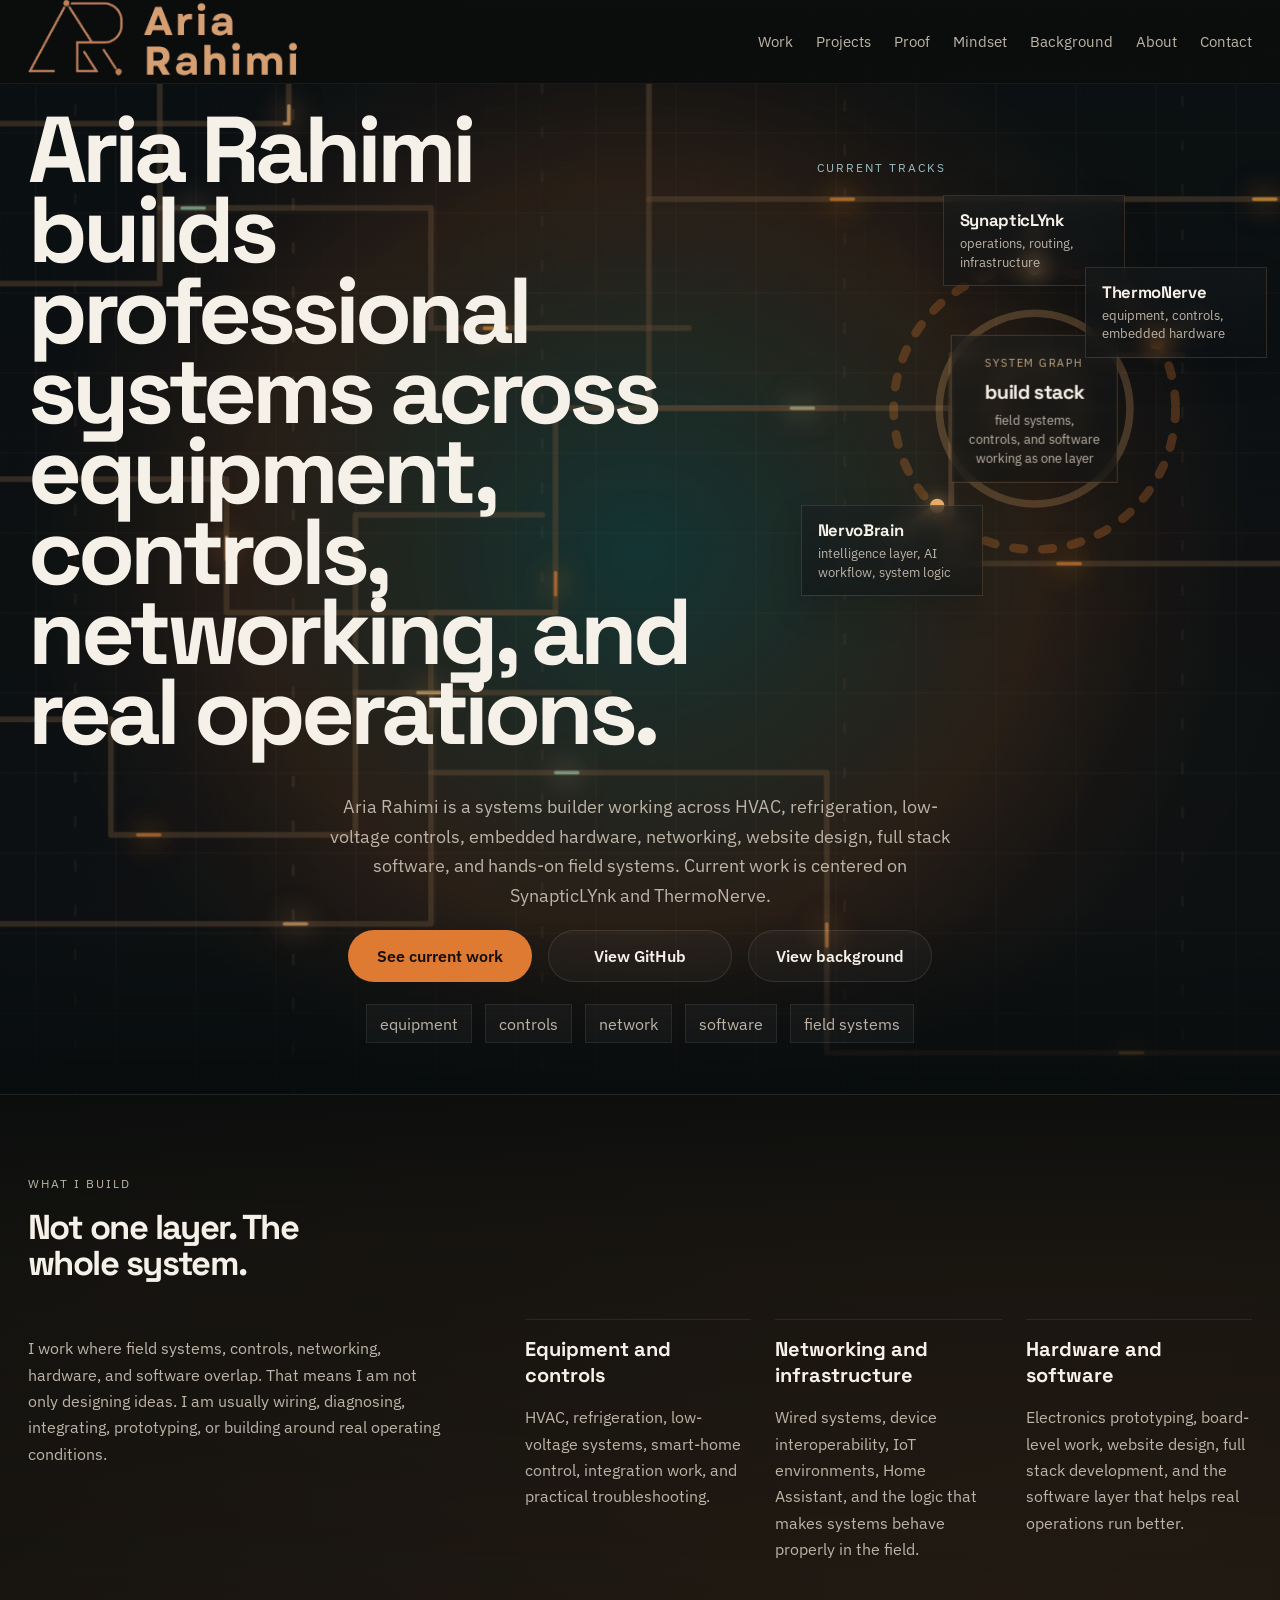
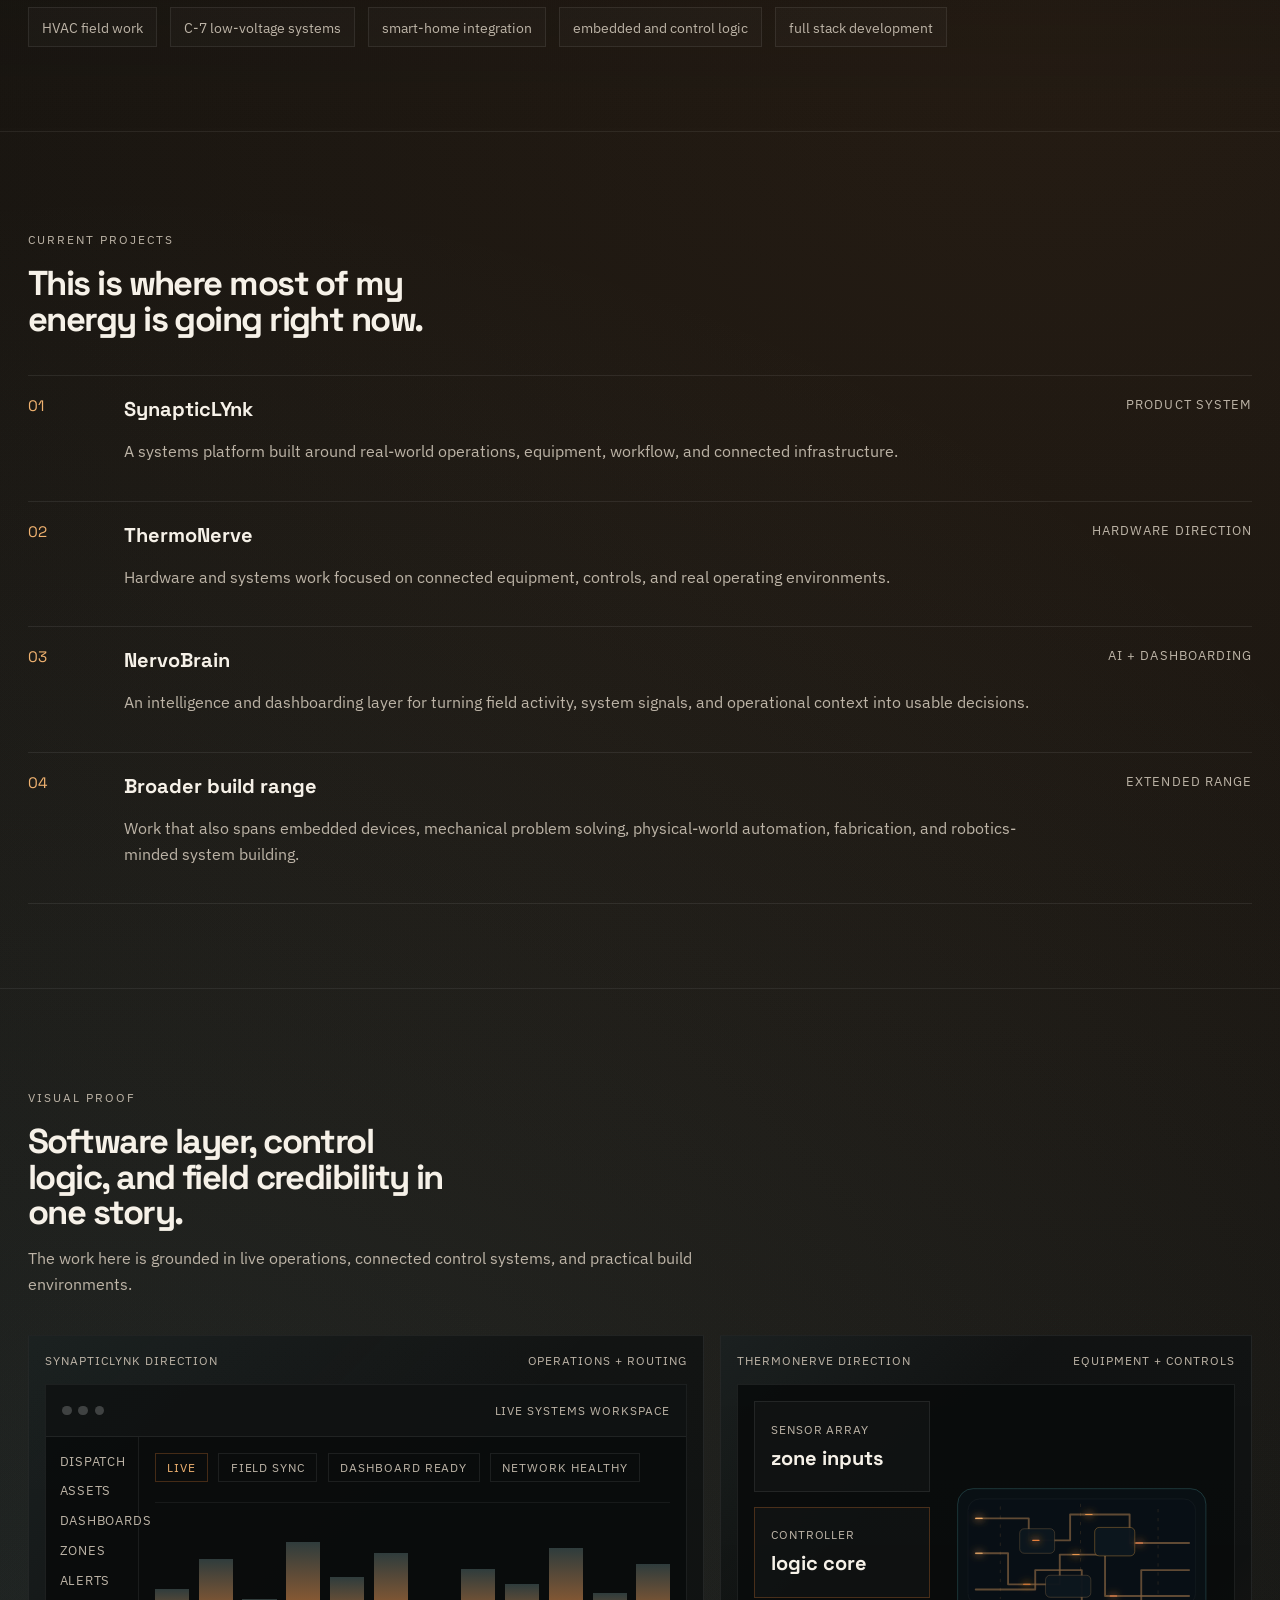
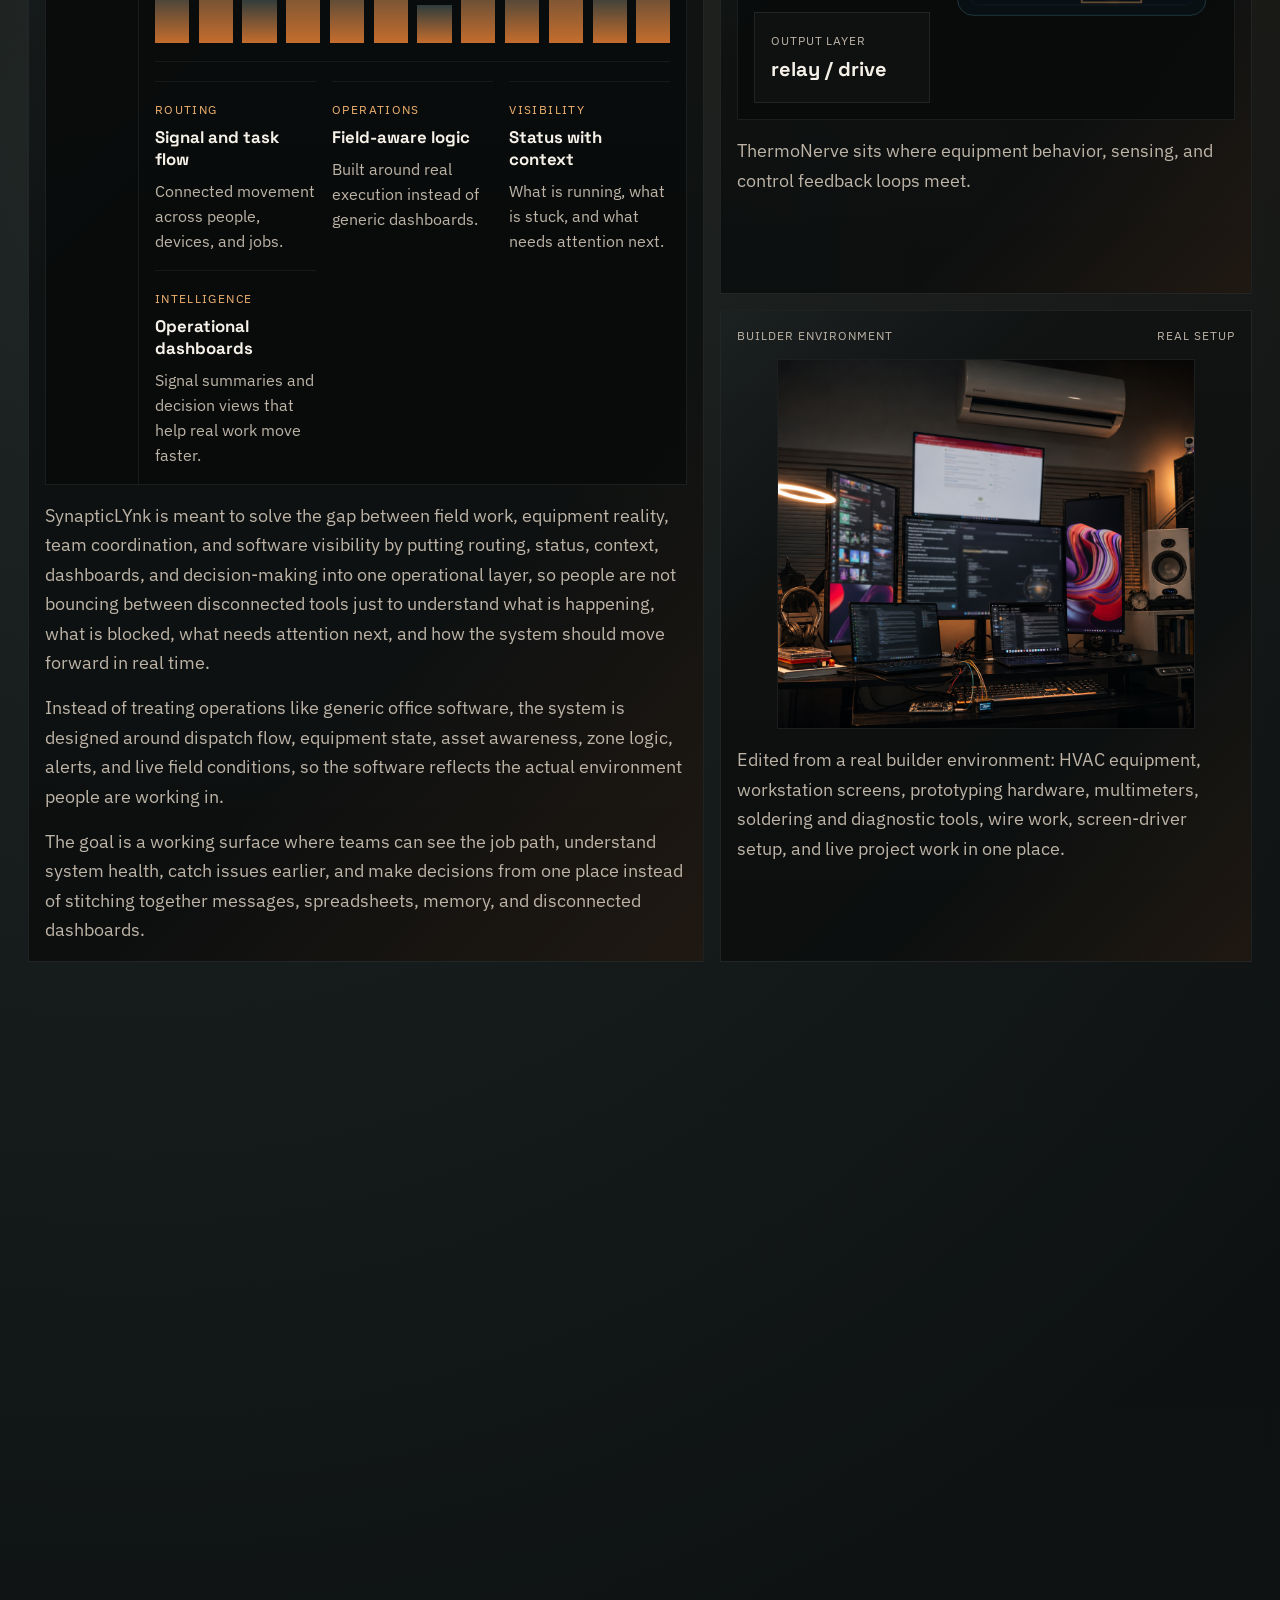
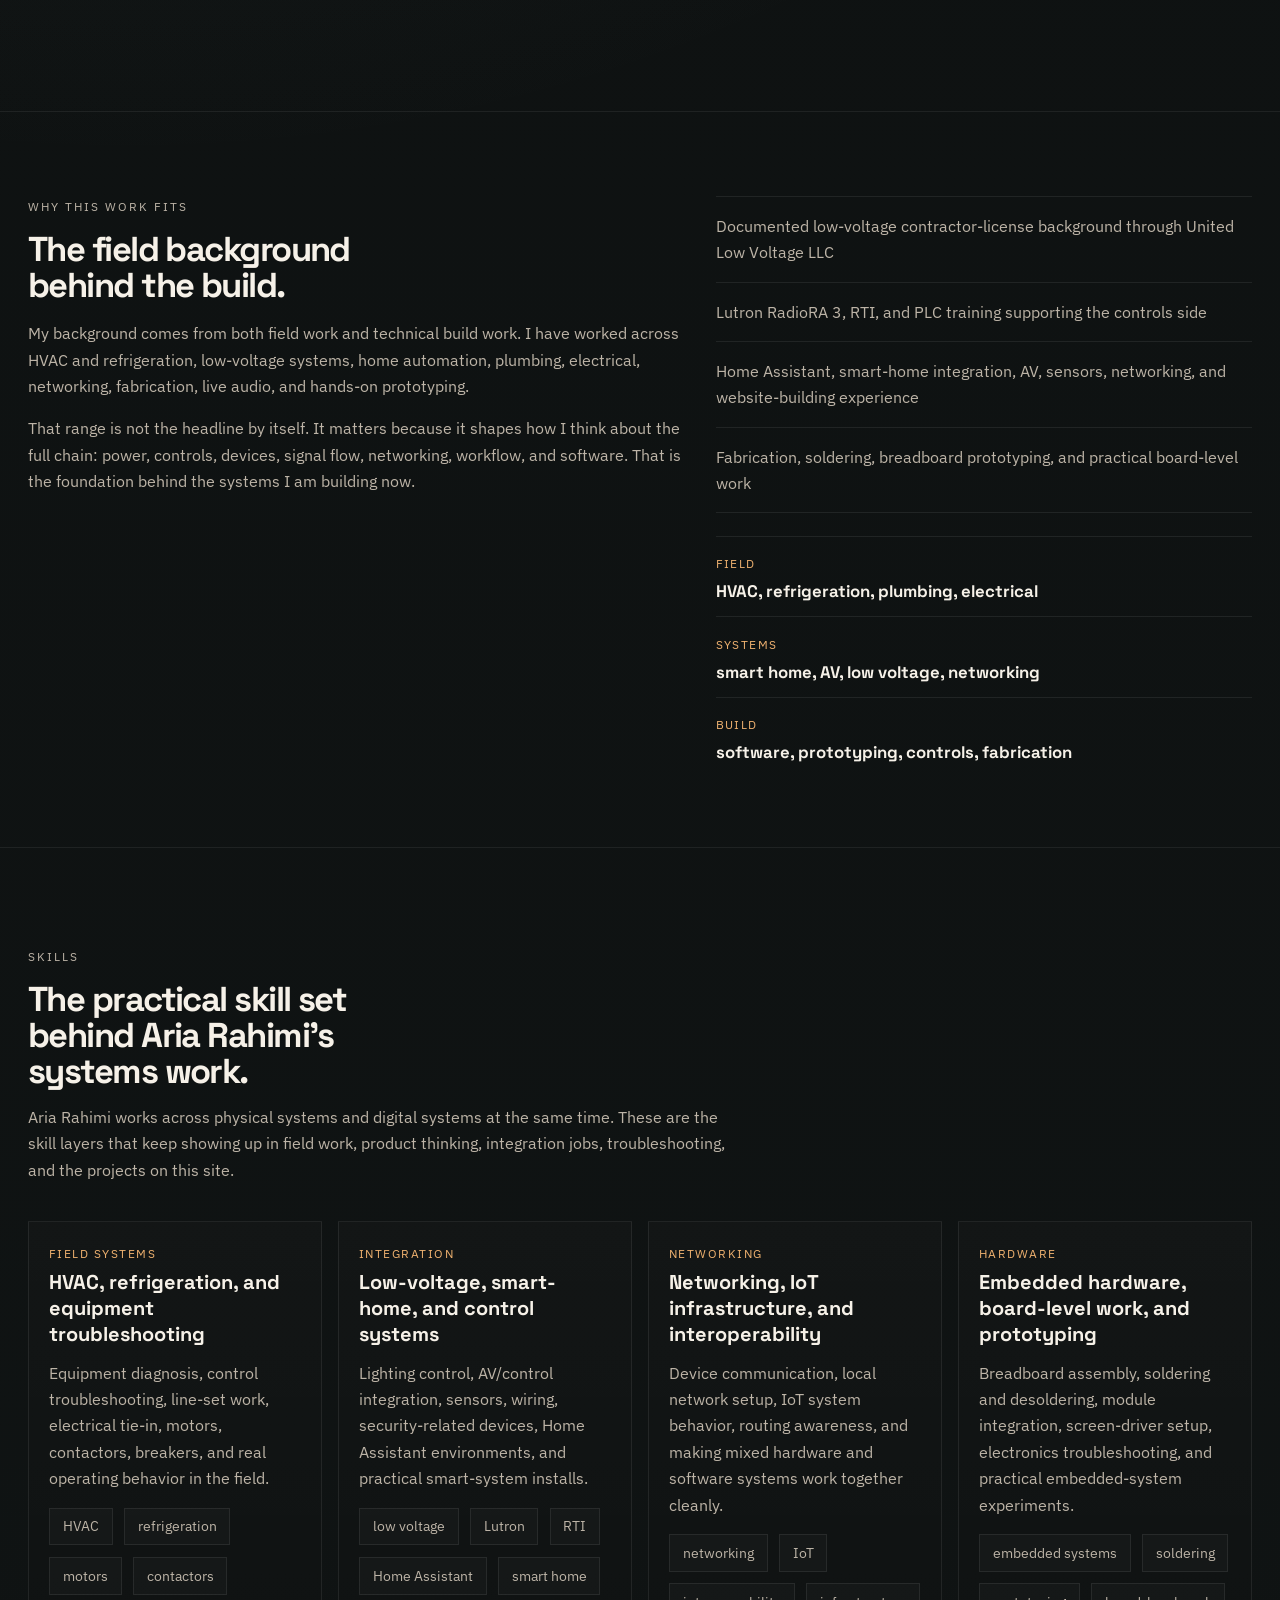
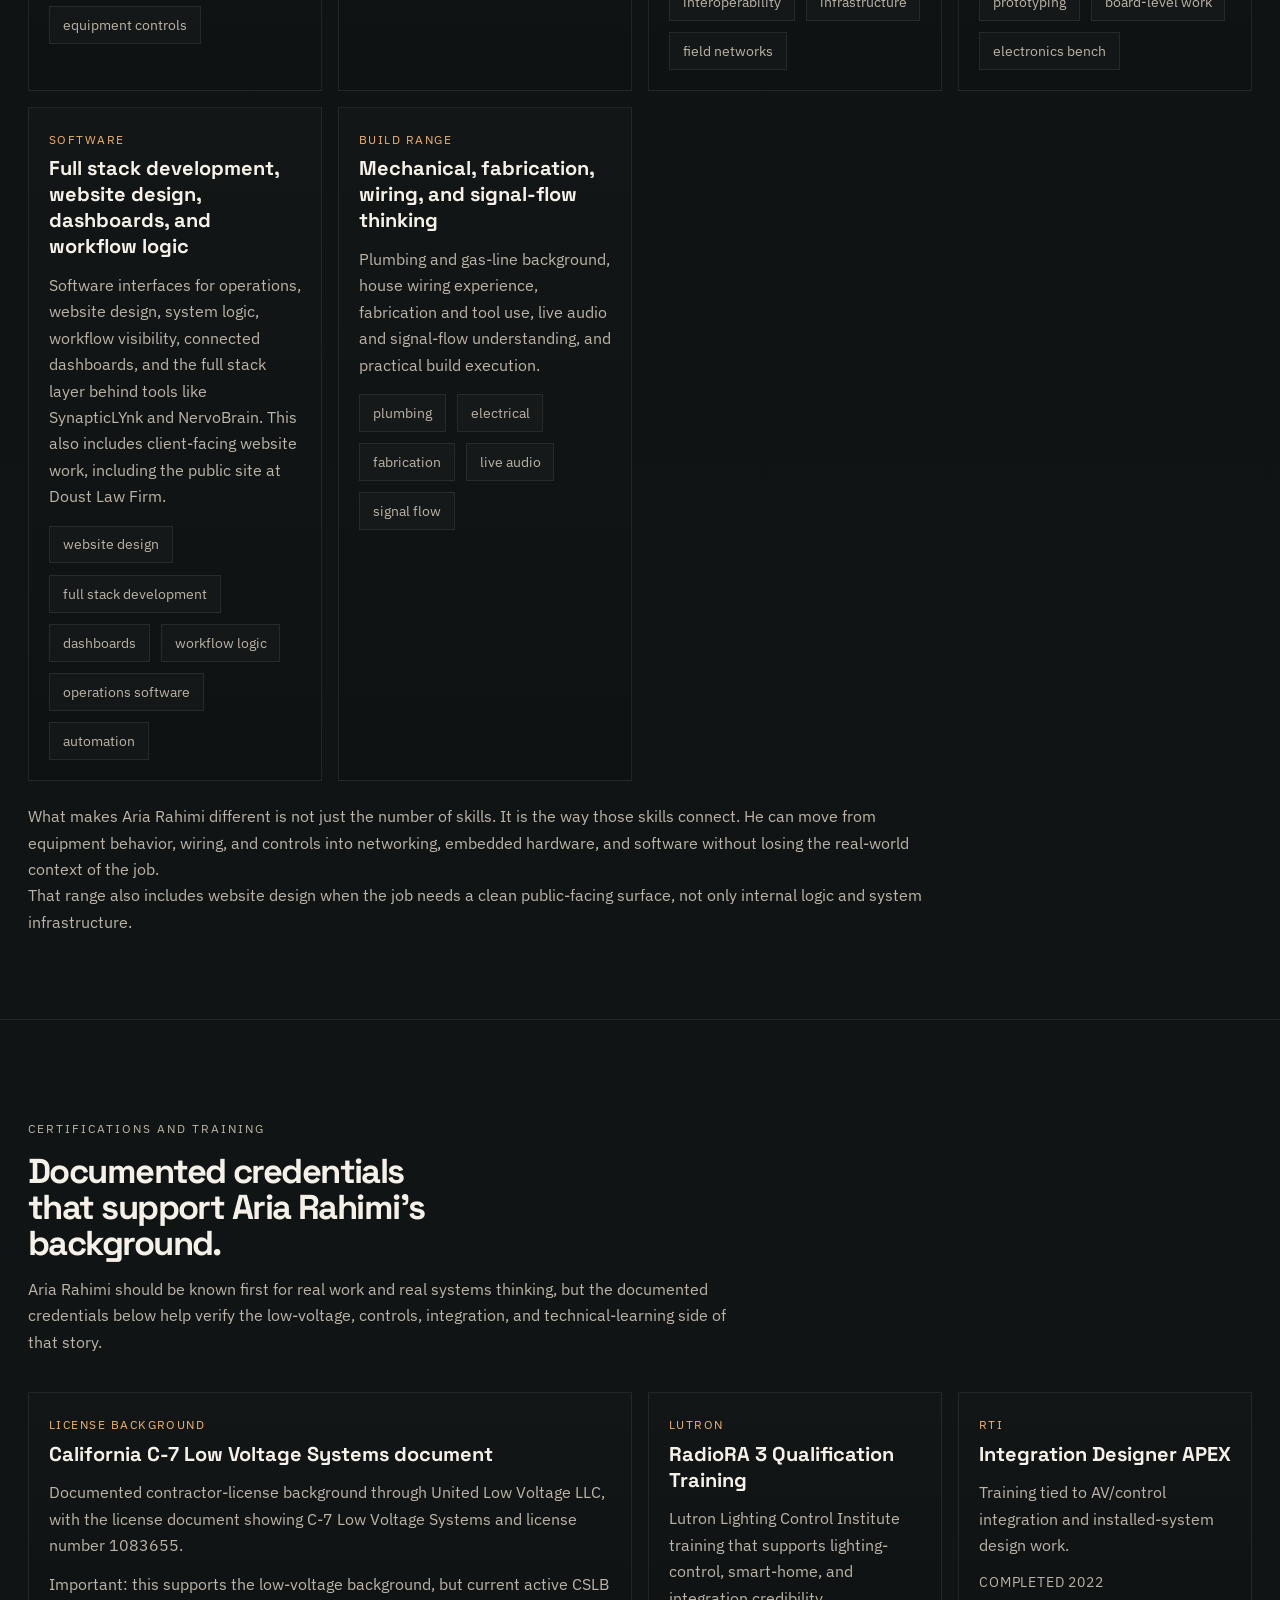
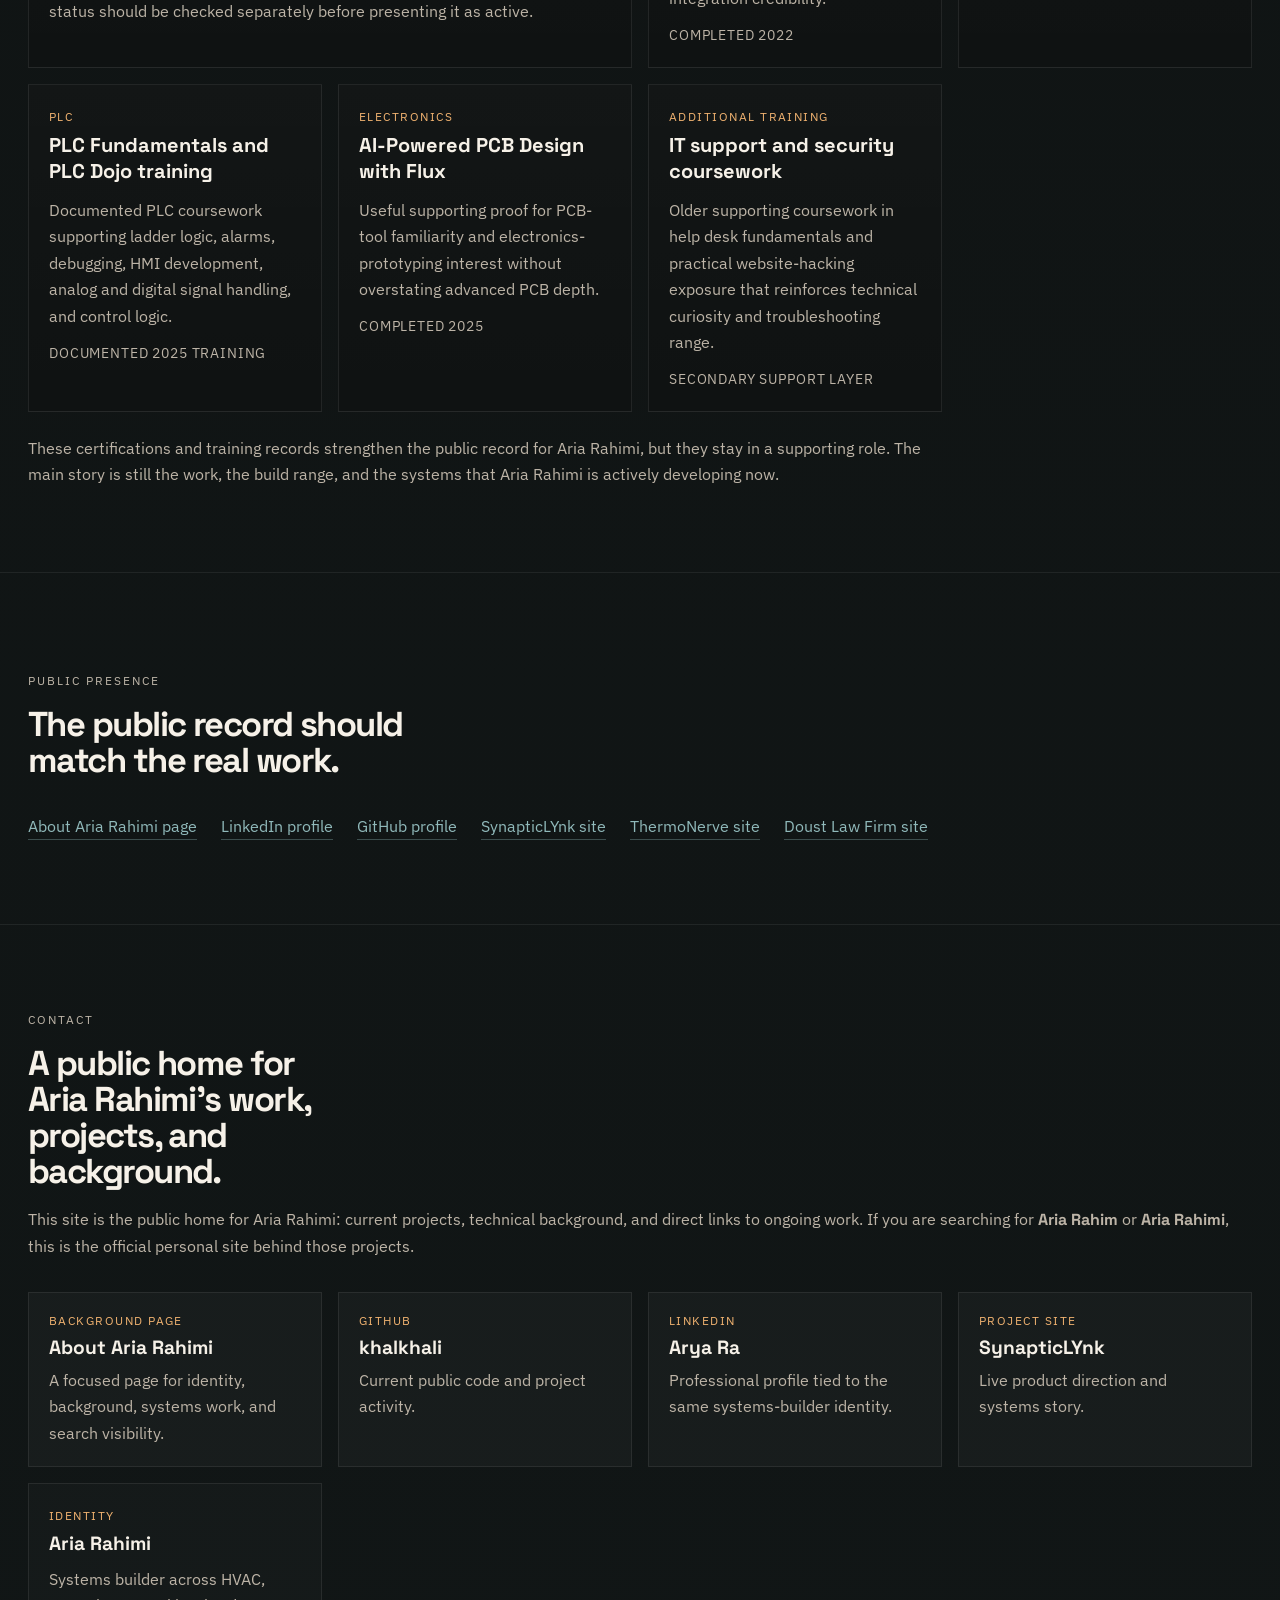
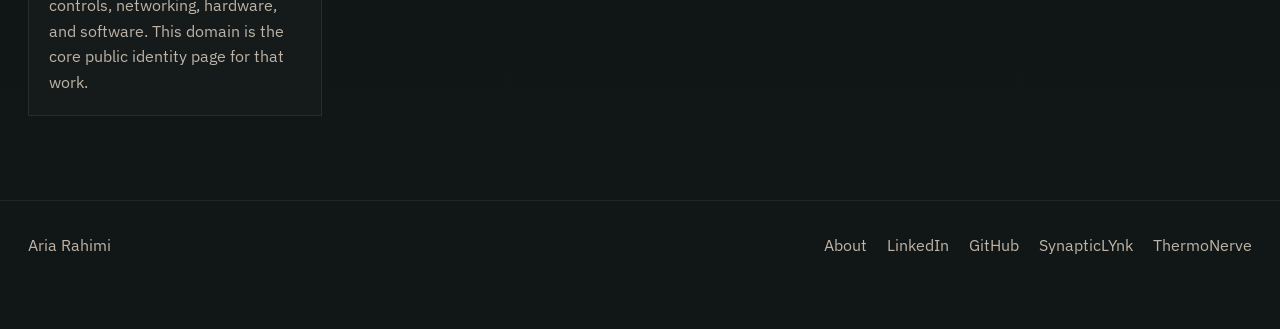
==== index.html @ 5dcb308b "Refine responsive hero layouts" ====
<!DOCTYPE html>
<html lang="en">
<head>
  <meta charset="UTF-8">
  <meta name="viewport" content="width=device-width, initial-scale=1.0">
  <title>Aria Rahimi | HVAC, Controls, Networking, Embedded Systems, Full Stack Development</title>
  <meta
    name="description"
    content="Aria Rahimi is a systems builder working across HVAC, refrigeration, low-voltage controls, embedded hardware, smart-home integration, networking, Home Assistant, website design, and full stack development."
  >
  <meta name="author" content="Aria Rahimi">
  <meta name="robots" content="index, follow">
  <meta name="theme-color" content="#101313">
  <meta name="google-site-verification" content="rgLT6cJV5y6i4L069ZMYOQ1Z0VrgQkDRm1UdxUIrUEo">
  <link rel="canonical" href="https://ariarahimi.com/">
  <meta property="og:title" content="Aria Rahimi | HVAC, Controls, Networking, Embedded Systems, Full Stack Development">
  <meta
    property="og:description"
    content="Aria Rahimi works across HVAC, refrigeration, low-voltage controls, embedded systems, smart-home integration, networking, website design, and full stack development."
  >
  <meta property="og:type" content="website">
  <meta property="og:url" content="https://ariarahimi.com/">
  <meta property="og:image" content="https://ariarahimi.com/og-image.svg">
  <meta property="og:image:alt" content="Aria Rahimi systems builder site preview">
  <meta name="twitter:card" content="summary_large_image">
  <meta name="twitter:title" content="Aria Rahimi | HVAC, Controls, Networking, Embedded Systems, Full Stack Development">
  <meta
    name="twitter:description"
    content="Aria Rahimi builds across HVAC, controls, networking, embedded hardware, smart-home systems, website design, and full stack software."
  >
  <meta name="twitter:image" content="https://ariarahimi.com/og-image.svg">
  <link rel="preconnect" href="https://fonts.googleapis.com">
  <link rel="preconnect" href="https://fonts.gstatic.com" crossorigin>
  <link
    href="https://fonts.googleapis.com/css2?family=IBM+Plex+Sans:wght@400;500;600&family=Space+Grotesk:wght@500;700&display=swap"
    rel="stylesheet"
  >
  <link rel="icon" type="image/svg+xml" href="favicon.svg">
  <link rel="stylesheet" href="styles.css">
  <script type="application/ld+json">
    {
      "@context": "https://schema.org",
      "@graph": [
        {
          "@type": "Person",
          "@id": "https://ariarahimi.com/#person",
          "name": "Aria Rahimi",
          "alternateName": ["Aria Rahim", "Arya Ra"],
          "url": "https://ariarahimi.com/",
          "jobTitle": "Systems Builder",
          "description": "Aria Rahimi is a systems builder working across HVAC, refrigeration, low-voltage controls, embedded hardware, networking, smart-home systems, Home Assistant, website design, and full stack development.",
          "sameAs": [
            "https://github.com/khalkhali",
            "https://www.linkedin.com/in/arya-ra-96177697/",
            "https://synapticlynk.com/",
            "https://thermonerv.com/"
          ],
          "knowsAbout": [
            "HVAC",
            "Refrigeration",
            "Low-voltage systems",
            "Smart-home integration",
            "Embedded systems",
            "Networking",
            "Home Assistant",
            "Website design",
            "Web development",
            "UI design",
            "Full stack development",
            "Controls",
            "Electronics prototyping",
            "IoT systems",
            "AV systems",
            "PLC fundamentals",
            "Electrical troubleshooting",
            "Plumbing",
            "HVAC controls",
            "Fabrication"
          ],
          "hasCredential": [
            {
              "@type": "EducationalOccupationalCredential",
              "name": "Documented C-7 Low Voltage Systems contractor-license background through United Low Voltage LLC",
              "description": "California C-7 low-voltage systems license document showing United Low Voltage LLC and license number 1083655. Current active status should be verified separately."
            },
            {
              "@type": "EducationalOccupationalCredential",
              "name": "Lutron LP 831 RadioRA 3 Qualification Training",
              "credentialCategory": "certificate"
            },
            {
              "@type": "EducationalOccupationalCredential",
              "name": "RTI Integration Designer APEX training curriculum",
              "credentialCategory": "certificate"
            },
            {
              "@type": "EducationalOccupationalCredential",
              "name": "PLC Fundamentals training",
              "credentialCategory": "certificate"
            },
            {
              "@type": "EducationalOccupationalCredential",
              "name": "AI-Powered PCB Design with Flux",
              "credentialCategory": "course certificate"
            }
          ]
        },
        {
          "@type": "WebSite",
          "@id": "https://ariarahimi.com/#website",
          "url": "https://ariarahimi.com/",
          "name": "Aria Rahimi",
          "description": "Personal website for Aria Rahimi, a systems builder across field systems, controls, networking, hardware, and software.",
          "publisher": {
            "@id": "https://ariarahimi.com/#person"
          }
        }
      ]
    }
  </script>
</head>
<body>
  <header class="site-header">
    <div class="header-inner">
      <a class="brand" href="#top" aria-label="Aria Rahimi home">
        <img class="brand-mark" src="assets/aria-rahimi-logo-header.png" alt="Aria Rahimi">
        <span class="sr-only">Aria Rahimi</span>
      </a>
      <button
        class="nav-toggle"
        type="button"
        aria-expanded="false"
        aria-controls="primary-nav"
        aria-label="Open navigation menu"
        onclick="const header=this.closest('.site-header'); const open=header.classList.toggle('nav-open'); this.setAttribute('aria-expanded', String(open)); this.setAttribute('aria-label', open ? 'Close navigation menu' : 'Open navigation menu');"
      >
        <span class="nav-toggle-icon" aria-hidden="true">
          <span></span>
          <span></span>
          <span></span>
        </span>
      </button>
      <nav
        class="site-nav"
        id="primary-nav"
        aria-label="Primary"
        onclick="if (window.innerWidth <= 720 && event.target.closest('a')) { const header=this.closest('.site-header'); const toggle=header.querySelector('.nav-toggle'); header.classList.remove('nav-open'); if (toggle) { toggle.setAttribute('aria-expanded', 'false'); toggle.setAttribute('aria-label', 'Open navigation menu'); } }"
      >
        <a href="#work">Work</a>
        <a href="#projects">Projects</a>
        <a href="#proof">Proof</a>
        <a href="#mindset">Mindset</a>
        <a href="#background">Background</a>
        <a href="about-aria-rahimi.html">About</a>
        <a href="#contact">Contact</a>
      </nav>
    </div>
  </header>

  <main id="top">
    <section class="hero reveal">
      <div class="hero-canvas" aria-hidden="true">
        <div class="hero-canvas-glow"></div>
        <svg viewBox="0 0 760 760" class="hero-graphic" role="presentation">
            <defs>
              <linearGradient id="pcb-trace-gradient" x1="0%" y1="0%" x2="100%" y2="100%">
                <stop offset="0%" stop-color="#4ef2ff"/>
                <stop offset="42%" stop-color="#f0b270"/>
                <stop offset="72%" stop-color="#df7d31"/>
                <stop offset="100%" stop-color="#ffb347"/>
              </linearGradient>
              <radialGradient id="pcb-board-glow" cx="50%" cy="48%" r="54%">
                <stop offset="0%" stop-color="rgba(54, 255, 240, 0.22)"/>
                <stop offset="58%" stop-color="rgba(223, 125, 49, 0.18)"/>
                <stop offset="100%" stop-color="rgba(10, 16, 22, 0)"/>
              </radialGradient>
              <filter id="pcb-neon-soft" x="-20%" y="-20%" width="140%" height="140%">
                <feGaussianBlur stdDeviation="6" result="softGlow"/>
                <feMerge>
                  <feMergeNode in="softGlow"/>
                  <feMergeNode in="SourceGraphic"/>
                </feMerge>
              </filter>
              <pattern id="pcb-grid" x="0" y="0" width="36" height="36" patternUnits="userSpaceOnUse">
                <path d="M36 0H0V36" class="pcb-grid-line"/>
              </pattern>
            </defs>
            <rect x="36" y="54" width="688" height="652" rx="56" class="pcb-board"/>
            <rect x="70" y="88" width="620" height="584" rx="42" class="pcb-board-inner"/>
            <rect x="70" y="88" width="620" height="584" rx="42" fill="url(#pcb-grid)" opacity="0.74"/>
            <rect x="92" y="110" width="576" height="540" rx="34" fill="url(#pcb-board-glow)" class="pcb-board-bloom"/>

            <g class="pcb-routing-base">
              <path d="M30 176H222V126H384V210H732" class="pcb-trace"/>
              <path d="M18 248H164V214H286V268H402" class="pcb-trace trace-delay-3"/>
              <path d="M30 336H194V396H342V304H520V374H732" class="pcb-trace trace-delay-1"/>
              <path d="M16 444H142V496H252V432H366" class="pcb-trace trace-delay-4"/>
              <path d="M30 536H286V468H464V594H732" class="pcb-trace trace-delay-2"/>
              <path d="M126 108V628" class="pcb-bus faint"/>
              <path d="M224 90V652" class="pcb-bus"/>
              <path d="M336 118V616" class="pcb-bus faint"/>
              <path d="M472 86V660" class="pcb-bus faint"/>
              <path d="M624 124V654" class="pcb-bus faint"/>
              <path d="M164 214V152H248" class="pcb-branch trace-delay-4"/>
              <path d="M384 210V304H468" class="pcb-branch trace-delay-1"/>
              <path d="M252 432V352H336" class="pcb-branch trace-delay-3"/>
              <path d="M286 468V396H342" class="pcb-branch trace-delay-2"/>
              <path d="M520 374V280H624" class="pcb-branch trace-delay-3"/>
            </g>

            <g class="pcb-routing-live" filter="url(#pcb-neon-soft)">
              <path d="M30 176H222V126H384V210H732" class="pcb-trace-live"/>
              <path d="M18 248H164V214H286V268H402" class="pcb-trace-live trace-delay-3"/>
              <path d="M30 336H194V396H342V304H520V374H732" class="pcb-trace-live trace-delay-1"/>
              <path d="M16 444H142V496H252V432H366" class="pcb-trace-live trace-delay-4"/>
              <path d="M30 536H286V468H464V594H732" class="pcb-trace-live trace-delay-2"/>
              <path d="M126 108V628" class="pcb-trace-live trace-delay-1"/>
              <path d="M472 86V660" class="pcb-trace-live trace-delay-4"/>
            </g>
        </svg>
      </div>
      <div class="hero-inner">
        <div class="hero-copy">
          <div class="hero-copy-primary">
            <h1>Aria Rahimi builds professional systems across equipment, controls, networking, and real operations.</h1>
          </div>

          <aside class="hero-tech-stack" aria-label="Current technology tracks">
            <span class="hero-tech-kicker">Current tracks</span>
            <div class="hero-tech-orbit">
              <svg viewBox="0 0 420 420" class="hero-tech-rings" role="presentation" aria-hidden="true">
                <circle cx="210" cy="210" r="136" class="hero-tech-ring hero-tech-ring-outer"/>
                <circle cx="210" cy="210" r="92" class="hero-tech-ring hero-tech-ring-mid"/>
                <circle cx="210" cy="210" r="42" class="hero-tech-ring hero-tech-ring-core"/>
                <path d="M210 74V24" class="hero-tech-axis"/>
                <path d="M328 146L370 122" class="hero-tech-axis"/>
                <path d="M116 304L74 334" class="hero-tech-axis"/>
                <circle cx="210" cy="74" r="7" class="hero-tech-node-dot"/>
                <circle cx="328" cy="146" r="7" class="hero-tech-node-dot hero-tech-node-dot-warm"/>
                <circle cx="116" cy="304" r="7" class="hero-tech-node-dot"/>
              </svg>

              <div class="hero-tech-core">
                <span>system graph</span>
                <strong>build stack</strong>
                <p>field systems, controls, and software working as one layer</p>
              </div>

              <div class="hero-tech-track hero-tech-track-outer hero-tech-track-slow">
                <div class="hero-tech-node hero-tech-node-top">
                  <strong>SynapticLYnk</strong>
                  <span>operations, routing, infrastructure</span>
                </div>
              </div>

              <div class="hero-tech-track hero-tech-track-mid hero-tech-track-reverse">
                <div class="hero-tech-node hero-tech-node-right">
                  <strong>ThermoNerve</strong>
                  <span>equipment, controls, embedded hardware</span>
                </div>
              </div>

              <div class="hero-tech-track hero-tech-track-diagonal hero-tech-track-fast">
                <div class="hero-tech-node hero-tech-node-left">
                  <strong>NervoBrain</strong>
                  <span>intelligence layer, AI workflow, system logic</span>
                </div>
              </div>
            </div>
          </aside>

          <div class="hero-copy-secondary">
            <p class="hero-text hero-text-secondary">
              Aria Rahimi is a systems builder working across HVAC, refrigeration, low-voltage controls, embedded hardware,
              networking, website design, full stack software, and hands-on field systems. Current work is centered on SynapticLYnk and ThermoNerve.
            </p>
            <div class="hero-actions">
              <a class="button button-primary" href="#projects">See current work</a>
              <a class="button button-secondary" href="https://github.com/khalkhali" target="_blank" rel="noreferrer">View GitHub</a>
              <a class="button button-secondary" href="#background">View background</a>
            </div>
            <div class="hero-signals" aria-label="Builder domains">
              <span>equipment</span>
              <span>controls</span>
              <span>network</span>
              <span>software</span>
              <span>field systems</span>
            </div>
          </div>
        </div>
      </div>
    </section>

    <section id="work" class="section reveal">
      <div class="section-inner">
        <div class="section-heading">
          <p class="eyebrow">What I build</p>
          <h2>Not one layer. The whole system.</h2>
        </div>
        <div class="work-layout">
          <div class="work-intro">
            <p>
              I work where field systems, controls, networking, hardware, and software overlap.
              That means I am not only designing ideas. I am usually wiring, diagnosing, integrating,
              prototyping, or building around real operating conditions.
            </p>
          </div>
          <div class="work-grid">
            <div>
              <h3>Equipment and controls</h3>
              <p>HVAC, refrigeration, low-voltage systems, smart-home control, integration work, and practical troubleshooting.</p>
            </div>
            <div>
              <h3>Networking and infrastructure</h3>
              <p>Wired systems, device interoperability, IoT environments, Home Assistant, and the logic that makes systems behave properly in the field.</p>
            </div>
            <div>
              <h3>Hardware and software</h3>
              <p>Electronics prototyping, board-level work, website design, full stack development, and the software layer that helps real operations run better.</p>
            </div>
          </div>
        </div>
        <div class="reality-strip" aria-label="Current operating scope">
          <span>HVAC field work</span>
          <span>C-7 low-voltage systems</span>
          <span>smart-home integration</span>
          <span>embedded and control logic</span>
          <span>full stack development</span>
        </div>
      </div>
    </section>

    <section id="projects" class="section reveal">
      <div class="section-inner">
        <div class="section-heading">
          <p class="eyebrow">Current projects</p>
          <h2>This is where most of my energy is going right now.</h2>
        </div>
        <div class="projects-list">
          <article class="project-row">
            <div class="project-kicker">01</div>
            <div class="project-body">
              <h3>SynapticLYnk</h3>
              <p>A systems platform built around real-world operations, equipment, workflow, and connected infrastructure.</p>
            </div>
            <div class="project-note">Product system</div>
          </article>
          <article class="project-row">
            <div class="project-kicker">02</div>
            <div class="project-body">
              <h3>ThermoNerve</h3>
              <p>Hardware and systems work focused on connected equipment, controls, and real operating environments.</p>
            </div>
            <div class="project-note">Hardware direction</div>
          </article>
          <article class="project-row">
            <div class="project-kicker">03</div>
            <div class="project-body">
              <h3>NervoBrain</h3>
              <p>An intelligence and dashboarding layer for turning field activity, system signals, and operational context into usable decisions.</p>
            </div>
            <div class="project-note">AI + dashboarding</div>
          </article>
          <article class="project-row">
            <div class="project-kicker">04</div>
            <div class="project-body">
              <h3>Broader build range</h3>
              <p>Work that also spans embedded devices, mechanical problem solving, physical-world automation, fabrication, and robotics-minded system building.</p>
            </div>
            <div class="project-note">Extended range</div>
          </article>
        </div>
      </div>
    </section>

    <section id="proof" class="section reveal proof-section">
      <div class="section-inner">
        <div class="section-heading proof-heading">
          <p class="eyebrow">Visual proof</p>
          <h2>Software layer, control logic, and field credibility in one story.</h2>
          <p>
            The work here is grounded in live operations, connected control systems, and practical build environments.
          </p>
        </div>

        <div class="proof-stage">
          <article class="proof-panel proof-panel-software">
            <div class="proof-meta">
              <span>SynapticLYnk direction</span>
              <span>operations + routing</span>
            </div>
            <div class="surface-frame" aria-hidden="true">
              <div class="surface-topbar">
                <div class="surface-dots">
                  <span></span>
                  <span></span>
                  <span></span>
                </div>
                <span class="surface-title">live systems workspace</span>
              </div>
              <div class="surface-layout">
                <div class="surface-rail">
                  <span>dispatch</span>
                  <span>assets</span>
                  <span>dashboards</span>
                  <span>zones</span>
                  <span>alerts</span>
                </div>
                <div class="surface-main">
                  <div class="surface-status">
                    <span class="status-pill status-pill-live">live</span>
                    <span class="status-pill">field sync</span>
                    <span class="status-pill">dashboard ready</span>
                    <span class="status-pill">network healthy</span>
                  </div>
                  <div class="surface-wave" role="presentation">
                    <span style="--bar: 44%"></span>
                    <span style="--bar: 68%"></span>
                    <span style="--bar: 36%"></span>
                    <span style="--bar: 82%"></span>
                    <span style="--bar: 54%"></span>
                    <span style="--bar: 73%"></span>
                    <span style="--bar: 31%"></span>
                    <span style="--bar: 60%"></span>
                    <span style="--bar: 48%"></span>
                    <span style="--bar: 77%"></span>
                    <span style="--bar: 41%"></span>
                    <span style="--bar: 64%"></span>
                  </div>
                  <div class="surface-columns">
                    <div>
                      <span class="surface-label">routing</span>
                      <strong>Signal and task flow</strong>
                      <p>Connected movement across people, devices, and jobs.</p>
                    </div>
                    <div>
                      <span class="surface-label">operations</span>
                      <strong>Field-aware logic</strong>
                      <p>Built around real execution instead of generic dashboards.</p>
                    </div>
                    <div>
                      <span class="surface-label">visibility</span>
                      <strong>Status with context</strong>
                      <p>What is running, what is stuck, and what needs attention next.</p>
                    </div>
                    <div>
                      <span class="surface-label">intelligence</span>
                      <strong>Operational dashboards</strong>
                      <p>Signal summaries and decision views that help real work move faster.</p>
                    </div>
                  </div>
                </div>
              </div>
            </div>
            <div class="proof-caption">
              <p>SynapticLYnk is meant to solve the gap between field work, equipment reality, team coordination, and software visibility by putting routing, status, context, dashboards, and decision-making into one operational layer, so people are not bouncing between disconnected tools just to understand what is happening, what is blocked, what needs attention next, and how the system should move forward in real time.</p>
              <p>Instead of treating operations like generic office software, the system is designed around dispatch flow, equipment state, asset awareness, zone logic, alerts, and live field conditions, so the software reflects the actual environment people are working in.</p>
              <p>The goal is a working surface where teams can see the job path, understand system health, catch issues earlier, and make decisions from one place instead of stitching together messages, spreadsheets, memory, and disconnected dashboards.</p>
            </div>
          </article>

          <article class="proof-panel proof-panel-hardware">
            <div class="proof-meta">
              <span>ThermoNerve direction</span>
              <span>equipment + controls</span>
            </div>
            <div class="hardware-frame" aria-hidden="true">
              <div class="hardware-stack">
                <div class="rack-module">
                  <span>sensor array</span>
                  <strong>zone inputs</strong>
                </div>
                <div class="rack-module rack-module-accent">
                  <span>controller</span>
                  <strong>logic core</strong>
                </div>
                <div class="rack-module">
                  <span>output layer</span>
                  <strong>relay / drive</strong>
                </div>
              </div>
              <svg viewBox="0 0 420 240" class="control-map" role="presentation">
                <defs>
                  <linearGradient id="control-pcb-gradient" x1="0%" y1="0%" x2="100%" y2="100%">
                    <stop offset="0%" stop-color="#f0b270"/>
                    <stop offset="46%" stop-color="#df7d31"/>
                    <stop offset="100%" stop-color="#ff8a5a"/>
                  </linearGradient>
                </defs>
                <rect x="18" y="22" width="384" height="196" rx="24" class="control-board"/>
                <rect x="34" y="38" width="352" height="164" rx="18" class="control-board-inner"/>
                <path d="M46 68H128V102H192V62H284V106H376" class="control-trace"/>
                <path d="M46 122H96V170H176V124H246V188H376" class="control-trace control-trace-delay"/>
                <path d="M46 178H138V148H210V198H302V148H376" class="control-trace control-trace-delay-2"/>
                <path d="M84 50V192" class="control-grid-line"/>
                <path d="M208 46V194" class="control-grid-line"/>
                <path d="M328 54V194" class="control-grid-line"/>
                <rect x="114" y="84" width="54" height="38" rx="7" class="control-chip"/>
                <rect x="230" y="82" width="62" height="44" rx="7" class="control-chip control-chip-core"/>
                <rect x="154" y="156" width="70" height="34" rx="7" class="control-chip"/>
                <g class="control-live" filter="url(#pcb-neon-soft)">
                  <path d="M46 68H128V102H192V62H284V106H376" class="control-trace-live"/>
                  <path d="M46 122H96V170H176V124H246V188H376" class="control-trace-live control-trace-delay"/>
                </g>
              </svg>
            </div>
            <p class="proof-caption">ThermoNerve sits where equipment behavior, sensing, and control feedback loops meet.</p>
          </article>

          <article class="proof-panel proof-panel-bench">
            <div class="proof-meta">
              <span>Builder environment</span>
              <span>real setup</span>
            </div>
            <figure class="bench-photo">
              <img
                src="assets/builder-environment-ai.png"
                alt="Aria Rahimi builder environment with HVAC equipment, multi-screen workstation, hardware prototyping, and electronics bench tools."
                loading="lazy"
              >
            </figure>
            <p class="proof-caption">Edited from a real builder environment: HVAC equipment, workstation screens, prototyping hardware, multimeters, soldering and diagnostic tools, wire work, screen-driver setup, and live project work in one place.</p>
          </article>
        </div>
      </div>
    </section>

    <section id="mindset" class="section reveal">
      <div class="section-inner systems-layout">
        <div class="systems-copy">
          <p class="eyebrow">How I think</p>
          <h2>My builder mindset is about signal, control, and the full chain.</h2>
          <p>
            I do not look at systems as isolated parts. I look at how power, controls, devices, wiring, networking,
            workflow, and software all affect each other once the system is actually running.
          </p>
          <p>
            That way of thinking comes from field work, troubleshooting, fabrication, and build work.
            It is also why I care about systems that are usable in real conditions, not only clean on paper.
          </p>
          <div class="systems-track" aria-label="Builder flow">
            <span>equipment</span>
            <span>controls</span>
            <span>signal</span>
            <span>network</span>
            <span>software</span>
          </div>
        </div>
        <div class="method-list" aria-label="Builder method">
          <article class="method-step">
            <span class="method-index">01</span>
            <h3>Diagnose the real condition</h3>
            <p>Start with the actual failure, constraint, wiring path, control behavior, and operating environment.</p>
          </article>
          <article class="method-step">
            <span class="method-index">02</span>
            <h3>Connect the layers</h3>
            <p>Look at power, controls, devices, signal flow, networking, and software as one chain instead of separate tasks.</p>
          </article>
          <article class="method-step">
            <span class="method-index">03</span>
            <h3>Build for the field</h3>
            <p>The result should survive real installs, real use, and real troubleshooting, not just a clean mockup.</p>
          </article>
        </div>
      </div>
    </section>

    <section id="background" class="section reveal">
      <div class="section-inner background-layout">
        <div class="background-copy">
          <p class="eyebrow">Why this work fits</p>
          <h2>The field background behind the build.</h2>
          <p>
            My background comes from both field work and technical build work. I have worked across HVAC and refrigeration,
            low-voltage systems, home automation, plumbing, electrical, networking, fabrication, live audio, and hands-on prototyping.
          </p>
          <p>
            That range is not the headline by itself. It matters because it shapes how I think about the full chain:
            power, controls, devices, signal flow, networking, workflow, and software. That is the foundation behind the systems I am building now.
          </p>
        </div>
        <div class="background-proof">
          <ul class="background-list">
            <li>Documented low-voltage contractor-license background through United Low Voltage LLC</li>
            <li>Lutron RadioRA 3, RTI, and PLC training supporting the controls side</li>
            <li>Home Assistant, smart-home integration, AV, sensors, networking, and website-building experience</li>
            <li>Fabrication, soldering, breadboard prototyping, and practical board-level work</li>
          </ul>
          <div class="proof-facts">
            <div>
              <span class="surface-label">field</span>
              <strong>HVAC, refrigeration, plumbing, electrical</strong>
            </div>
            <div>
              <span class="surface-label">systems</span>
              <strong>smart home, AV, low voltage, networking</strong>
            </div>
            <div>
              <span class="surface-label">build</span>
              <strong>software, prototyping, controls, fabrication</strong>
            </div>
          </div>
        </div>
      </div>
    </section>

    <section id="skills" class="section reveal skills-section">
      <div class="section-inner">
        <div class="section-heading">
          <p class="eyebrow">Skills</p>
          <h2>The practical skill set behind Aria Rahimi's systems work.</h2>
          <p>
            Aria Rahimi works across physical systems and digital systems at the same time. These are the skill layers that keep showing up in field work,
            product thinking, integration jobs, troubleshooting, and the projects on this site.
          </p>
        </div>
        <div class="skills-layout">
          <article class="skill-group">
            <span class="contact-label">Field systems</span>
            <h3>HVAC, refrigeration, and equipment troubleshooting</h3>
            <p>Equipment diagnosis, control troubleshooting, line-set work, electrical tie-in, motors, contactors, breakers, and real operating behavior in the field.</p>
            <div class="skill-tags">
              <span>HVAC</span>
              <span>refrigeration</span>
              <span>motors</span>
              <span>contactors</span>
              <span>equipment controls</span>
            </div>
          </article>
          <article class="skill-group">
            <span class="contact-label">Integration</span>
            <h3>Low-voltage, smart-home, and control systems</h3>
            <p>Lighting control, AV/control integration, sensors, wiring, security-related devices, Home Assistant environments, and practical smart-system installs.</p>
            <div class="skill-tags">
              <span>low voltage</span>
              <span>Lutron</span>
              <span>RTI</span>
              <span>Home Assistant</span>
              <span>smart home</span>
            </div>
          </article>
          <article class="skill-group">
            <span class="contact-label">Networking</span>
            <h3>Networking, IoT infrastructure, and interoperability</h3>
            <p>Device communication, local network setup, IoT system behavior, routing awareness, and making mixed hardware and software systems work together cleanly.</p>
            <div class="skill-tags">
              <span>networking</span>
              <span>IoT</span>
              <span>interoperability</span>
              <span>infrastructure</span>
              <span>field networks</span>
            </div>
          </article>
          <article class="skill-group">
            <span class="contact-label">Hardware</span>
            <h3>Embedded hardware, board-level work, and prototyping</h3>
            <p>Breadboard assembly, soldering and desoldering, module integration, screen-driver setup, electronics troubleshooting, and practical embedded-system experiments.</p>
            <div class="skill-tags">
              <span>embedded systems</span>
              <span>soldering</span>
              <span>prototyping</span>
              <span>board-level work</span>
              <span>electronics bench</span>
            </div>
          </article>
          <article class="skill-group">
            <span class="contact-label">Software</span>
            <h3>Full stack development, website design, dashboards, and workflow logic</h3>
            <p>Software interfaces for operations, website design, system logic, workflow visibility, connected dashboards, and the full stack layer behind tools like SynapticLYnk and NervoBrain. This also includes client-facing website work, including the public site at Doust Law Firm.</p>
            <div class="skill-tags">
              <span>website design</span>
              <span>full stack development</span>
              <span>dashboards</span>
              <span>workflow logic</span>
              <span>operations software</span>
              <span>automation</span>
            </div>
          </article>
          <article class="skill-group">
            <span class="contact-label">Build range</span>
            <h3>Mechanical, fabrication, wiring, and signal-flow thinking</h3>
            <p>Plumbing and gas-line background, house wiring experience, fabrication and tool use, live audio and signal-flow understanding, and practical build execution.</p>
            <div class="skill-tags">
              <span>plumbing</span>
              <span>electrical</span>
              <span>fabrication</span>
              <span>live audio</span>
              <span>signal flow</span>
            </div>
          </article>
        </div>
        <div class="skills-summary">
          <p>
            What makes Aria Rahimi different is not just the number of skills. It is the way those skills connect. He can move from equipment behavior,
            wiring, and controls into networking, embedded hardware, and software without losing the real-world context of the job.
          </p>
          <p>
            That range also includes website design when the job needs a clean public-facing surface, not only internal logic and system infrastructure.
          </p>
        </div>
      </div>
    </section>

    <section id="certifications" class="section reveal certifications-section">
      <div class="section-inner">
        <div class="section-heading">
          <p class="eyebrow">Certifications and training</p>
          <h2>Documented credentials that support Aria Rahimi's background.</h2>
          <p>
            Aria Rahimi should be known first for real work and real systems thinking, but the documented credentials below help verify the low-voltage,
            controls, integration, and technical-learning side of that story.
          </p>
        </div>
        <div class="credentials-grid">
          <article class="credential-card credential-card-wide">
            <span class="contact-label">License background</span>
            <h3>California C-7 Low Voltage Systems document</h3>
            <p>Documented contractor-license background through United Low Voltage LLC, with the license document showing C-7 Low Voltage Systems and license number 1083655.</p>
            <p class="credential-note">Important: this supports the low-voltage background, but current active CSLB status should be checked separately before presenting it as active.</p>
          </article>
          <article class="credential-card">
            <span class="contact-label">Lutron</span>
            <h3>RadioRA 3 Qualification Training</h3>
            <p>Lutron Lighting Control Institute training that supports lighting-control, smart-home, and integration credibility.</p>
            <p class="credential-detail">Completed 2022</p>
          </article>
          <article class="credential-card">
            <span class="contact-label">RTI</span>
            <h3>Integration Designer APEX</h3>
            <p>Training tied to AV/control integration and installed-system design work.</p>
            <p class="credential-detail">Completed 2022</p>
          </article>
          <article class="credential-card">
            <span class="contact-label">PLC</span>
            <h3>PLC Fundamentals and PLC Dojo training</h3>
            <p>Documented PLC coursework supporting ladder logic, alarms, debugging, HMI development, analog and digital signal handling, and control logic.</p>
            <p class="credential-detail">Documented 2025 training</p>
          </article>
          <article class="credential-card">
            <span class="contact-label">Electronics</span>
            <h3>AI-Powered PCB Design with Flux</h3>
            <p>Useful supporting proof for PCB-tool familiarity and electronics-prototyping interest without overstating advanced PCB depth.</p>
            <p class="credential-detail">Completed 2025</p>
          </article>
          <article class="credential-card">
            <span class="contact-label">Additional training</span>
            <h3>IT support and security coursework</h3>
            <p>Older supporting coursework in help desk fundamentals and practical website-hacking exposure that reinforces technical curiosity and troubleshooting range.</p>
            <p class="credential-detail">Secondary support layer</p>
          </article>
        </div>
        <div class="skills-summary">
          <p>
            These certifications and training records strengthen the public record for Aria Rahimi, but they stay in a supporting role. The main story is still the work,
            the build range, and the systems that Aria Rahimi is actively developing now.
          </p>
        </div>
      </div>
    </section>

    <section class="section reveal public-surfaces">
      <div class="section-inner">
        <div class="section-heading">
          <p class="eyebrow">Public presence</p>
          <h2>The public record should match the real work.</h2>
        </div>
        <div class="proof-links">
          <a href="about-aria-rahimi.html">About Aria Rahimi page</a>
          <a href="https://www.linkedin.com/in/arya-ra-96177697/" target="_blank" rel="noreferrer">LinkedIn profile</a>
          <a href="https://github.com/khalkhali" target="_blank" rel="noreferrer">GitHub profile</a>
          <a href="https://synapticlynk.com/" target="_blank" rel="noreferrer">SynapticLYnk site</a>
          <a href="https://thermonerv.com/" target="_blank" rel="noreferrer">ThermoNerve site</a>
          <a href="https://www.doustlawfirm.com/" target="_blank" rel="noreferrer">Doust Law Firm site</a>
        </div>
      </div>
    </section>

    <section id="contact" class="section reveal">
      <div class="section-inner section-contact">
        <p class="eyebrow">Contact</p>
        <h2>A public home for Aria Rahimi's work, projects, and background.</h2>
        <p>
          This site is the public home for Aria Rahimi: current projects, technical background, and direct links to ongoing work.
          If you are searching for <strong>Aria Rahim</strong> or <strong>Aria Rahimi</strong>, this is the official personal site behind those projects.
        </p>
        <div class="contact-grid">
          <a class="contact-card" href="about-aria-rahimi.html">
            <span class="contact-label">Background page</span>
            <strong>About Aria Rahimi</strong>
            <span class="contact-note">A focused page for identity, background, systems work, and search visibility.</span>
          </a>
          <a class="contact-card" href="https://github.com/khalkhali" target="_blank" rel="noreferrer">
            <span class="contact-label">GitHub</span>
            <strong>khalkhali</strong>
            <span class="contact-note">Current public code and project activity.</span>
          </a>
          <a class="contact-card" href="https://www.linkedin.com/in/arya-ra-96177697/" target="_blank" rel="noreferrer">
            <span class="contact-label">LinkedIn</span>
            <strong>Arya Ra</strong>
            <span class="contact-note">Professional profile tied to the same systems-builder identity.</span>
          </a>
          <a class="contact-card" href="https://synapticlynk.com/" target="_blank" rel="noreferrer">
            <span class="contact-label">Project site</span>
            <strong>SynapticLYnk</strong>
            <span class="contact-note">Live product direction and systems story.</span>
          </a>
          <div class="contact-note-panel">
            <span class="contact-label">Identity</span>
            <strong>Aria Rahimi</strong>
            <p>Systems builder across HVAC, controls, networking, hardware, and software. This domain is the core public identity page for that work.</p>
          </div>
        </div>
      </div>
    </section>
  </main>

  <footer class="site-footer">
      <div class="footer-inner">
        <p>Aria Rahimi</p>
        <div class="footer-links">
          <a href="about-aria-rahimi.html">About</a>
          <a href="https://www.linkedin.com/in/arya-ra-96177697/" target="_blank" rel="noreferrer">LinkedIn</a>
          <a href="https://github.com/khalkhali" target="_blank" rel="noreferrer">GitHub</a>
          <a href="https://synapticlynk.com/" target="_blank" rel="noreferrer">SynapticLYnk</a>
          <a href="https://thermonerv.com/" target="_blank" rel="noreferrer">ThermoNerve</a>
        </div>
      </div>
  </footer>

  <script src="script.js"></script>
</body>
</html>
---- styles.css ----
:root {
  --bg: #0e1111;
  --bg-deep: #090b0b;
  --surface: rgba(255, 255, 255, 0.035);
  --surface-strong: rgba(255, 255, 255, 0.055);
  --line: rgba(255, 255, 255, 0.1);
  --line-strong: rgba(255, 255, 255, 0.18);
  --text: #f6f1e8;
  --muted: #bdb4a7;
  --accent: #de7a31;
  --accent-soft: #f0b270;
  --cool: #90b9ba;
  --section-max: 1320px;
  --page-gutter: clamp(1rem, 2.2vw, 1.5rem);
  --page-gutter-wide: clamp(1rem, 2.8vw, 1.75rem);
  --section-space: clamp(3.5rem, 7vw, 5.25rem);
  --section-space-tight: clamp(2.75rem, 5vw, 4rem);
}

* {
  box-sizing: border-box;
}

html {
  scroll-behavior: smooth;
}

body {
  margin: 0;
  min-height: 100vh;
  font-family: "IBM Plex Sans", sans-serif;
  color: var(--text);
  overflow-x: hidden;
  background:
    radial-gradient(circle at 82% 16%, rgba(222, 122, 49, 0.12), transparent 28%),
    radial-gradient(circle at 10% 34%, rgba(144, 185, 186, 0.12), transparent 24%),
    linear-gradient(180deg, #0a0d0d 0%, #0e1111 38%, #111616 100%);
}

img,
svg {
  display: block;
  max-width: 100%;
}

body::before {
  content: "";
  position: fixed;
  inset: 0;
  pointer-events: none;
  background-image:
    linear-gradient(rgba(255, 255, 255, 0.022) 1px, transparent 1px),
    linear-gradient(90deg, rgba(255, 255, 255, 0.022) 1px, transparent 1px);
  background-size: 54px 54px;
  mask-image: linear-gradient(180deg, rgba(0, 0, 0, 0.95), rgba(0, 0, 0, 0.35));
}

.site-header {
  position: sticky;
  top: 0;
  z-index: 20;
  border-bottom: 1px solid rgba(255, 255, 255, 0.06);
  backdrop-filter: blur(18px);
  background: rgba(10, 13, 13, 0.8);
}

.header-inner,
.section-inner,
.footer-inner {
  width: min(calc(100% - (var(--page-gutter-wide) * 2)), var(--section-max));
  margin: 0 auto;
}

.header-inner {
  min-height: clamp(76px, 8vw, 82px);
  display: flex;
  justify-content: space-between;
  align-items: center;
  gap: clamp(1rem, 2vw, 2rem);
}

.brand,
.site-nav a,
.proof-links a,
.footer-links a {
  color: var(--text);
  text-decoration: none;
}

.brand {
  display: flex;
  align-items: center;
  flex-shrink: 0;
}

.brand-mark {
  display: block;
  width: clamp(12.5rem, 21vw, 18.25rem);
  height: auto;
}

.brand-name,
.brand-role {
  display: block;
}

.brand-name {
  font-family: "Space Grotesk", sans-serif;
  font-size: 1.2rem;
  letter-spacing: -0.03em;
}

.brand-role {
  margin-top: 0.2rem;
  color: var(--muted);
  font-size: 0.72rem;
  letter-spacing: 0.14em;
  text-transform: uppercase;
}

.sr-only {
  position: absolute;
  width: 1px;
  height: 1px;
  padding: 0;
  margin: -1px;
  overflow: hidden;
  clip: rect(0, 0, 0, 0);
  white-space: nowrap;
  border: 0;
}

.site-nav {
  display: flex;
  align-items: center;
  gap: clamp(0.8rem, 1.8vw, 1.45rem);
  flex-wrap: wrap;
}

.site-nav a {
  color: var(--muted);
  font-size: 0.95rem;
}

.nav-toggle {
  display: none;
  align-items: center;
  justify-content: center;
  width: 2.4rem;
  height: 2.4rem;
  padding: 0;
  border: 0;
  background: transparent;
  color: var(--text);
  font: inherit;
  cursor: pointer;
}

.nav-toggle-icon {
  display: inline-flex;
  flex-direction: column;
  justify-content: center;
  gap: 0.26rem;
  width: 1.1rem;
}

.nav-toggle-icon span {
  display: block;
  width: 100%;
  height: 1.5px;
  background: currentColor;
  transform-origin: center;
  transition:
    transform 180ms ease,
    opacity 180ms ease;
}

.hero {
  position: relative;
  min-height: calc(100svh - 82px);
  padding: clamp(0.45rem, 1.4vw, 0.8rem) 0 clamp(1.25rem, 2vw, 1.6rem);
  overflow: clip;
}

.hero-inner {
  width: min(calc(100% - (var(--page-gutter-wide) * 2)), calc(var(--section-max) + 100px));
  margin: 0 auto;
  position: relative;
  z-index: 2;
  min-height: clamp(35rem, calc(100svh - 82px - 0.2rem), 52rem);
  display: flex;
  align-items: flex-start;
}

.hero-copy {
  position: relative;
  z-index: 3;
  width: 100%;
  display: grid;
  grid-template-columns: 1fr;
  grid-template-rows: auto auto 1fr;
  align-items: stretch;
  min-height: 100%;
  gap: clamp(0.85rem, 2.4vh, 1.8rem);
  padding: clamp(0.65rem, 1.2vw, 0.85rem) 0 0.25rem;
  text-align: left;
}

.hero-copy-primary {
  grid-row: 1;
  justify-self: start;
  align-self: start;
  max-width: 43rem;
  margin-bottom: 0;
}

.hero-copy-secondary {
  grid-row: 2;
  justify-self: center;
  width: min(100%, 46rem);
  display: flex;
  flex-direction: column;
  align-items: center;
  margin-top: clamp(0.45rem, 2vh, 1.25rem);
  text-align: center;
}

.hero-tech-stack {
  position: absolute;
  top: clamp(3.4rem, 7vh, 4.2rem);
  right: 0;
  z-index: 3;
  width: clamp(15rem, 34vw, 31rem);
  display: flex;
  flex-direction: column;
  align-items: flex-start;
  gap: 1rem;
}

.hero-tech-kicker {
  color: rgba(192, 238, 245, 0.78);
  font-size: 0.78rem;
  letter-spacing: 0.16em;
  text-transform: uppercase;
}

.hero-tech-orbit {
  --orbit-scale: clamp(0.62rem, 0.34rem + 0.78vw, 1rem);
  position: relative;
  width: 100%;
  aspect-ratio: 1;
  font-size: var(--orbit-scale);
}

.hero-tech-rings {
  position: absolute;
  inset: 0;
  width: 100%;
  height: 100%;
  overflow: visible;
  animation: orbit-drift 30s linear infinite;
}

.hero-tech-ring,
.hero-tech-axis {
  fill: none;
  stroke-linecap: round;
}

.hero-tech-ring-outer {
  stroke: rgba(222, 122, 49, 0.28);
  stroke-width: 8.5;
  stroke-dasharray: 10 18;
}

.hero-tech-ring-mid {
  stroke: rgba(240, 178, 112, 0.24);
  stroke-width: 7.25;
}

.hero-tech-ring-core {
  stroke: rgba(255, 179, 71, 0.24);
  stroke-width: 6.25;
}

.hero-tech-axis {
  stroke: rgba(240, 178, 112, 0.3);
  stroke-width: 6.75;
}

.hero-tech-node-dot {
  fill: #f0b270;
  filter: drop-shadow(0 0 8px rgba(240, 178, 112, 0.82));
}

.hero-tech-node-dot-warm {
  fill: #df7d31;
  filter: drop-shadow(0 0 8px rgba(223, 125, 49, 0.78));
}

.hero-tech-core {
  position: absolute;
  inset: 50% auto auto 50%;
  width: 10.8em;
  padding: 1em 1em 0.95em;
  border: 1px solid rgba(240, 178, 112, 0.22);
  background:
    linear-gradient(180deg, rgba(255, 255, 255, 0.03), rgba(255, 255, 255, 0.008)),
    rgba(8, 12, 14, 0.5);
  backdrop-filter: blur(12px);
  box-shadow: 0 16px 38px rgba(0, 0, 0, 0.14);
  text-align: center;
  transform: translate(-50%, -50%);
}

.hero-tech-core span {
  color: rgba(240, 206, 163, 0.8);
  font-size: 0.72em;
  letter-spacing: 0.14em;
  text-transform: uppercase;
}

.hero-tech-core strong {
  display: block;
  margin-top: 0.45em;
  font-size: 1.28em;
  letter-spacing: -0.03em;
}

.hero-tech-core p {
  margin: 0.45em 0 0;
  color: var(--muted);
  font-size: 0.82em;
  line-height: 1.5;
}

.hero-tech-track {
  position: absolute;
  inset: 0;
  animation-timing-function: linear;
  animation-iteration-count: infinite;
}

.hero-tech-track-outer {
  animation-name: tech-orbit;
  animation-duration: 30s;
}

.hero-tech-track-mid {
  animation-name: tech-orbit-reverse;
  animation-duration: 26s;
}

.hero-tech-track-diagonal {
  animation-name: tech-orbit;
  animation-duration: 34s;
}

.hero-tech-track-slow {
  animation-duration: 34s;
}

.hero-tech-track-fast {
  animation-duration: 24s;
}

.hero-tech-track-reverse {
  animation-name: tech-orbit-reverse;
}

.hero-tech-track-outer .hero-tech-node {
  animation: tech-counter-orbit 30s linear infinite;
}

.hero-tech-track-mid .hero-tech-node {
  animation: tech-counter-orbit-reverse 26s linear infinite;
}

.hero-tech-track-diagonal .hero-tech-node {
  animation: tech-counter-orbit 24s linear infinite;
}

.hero-tech-node {
  position: absolute;
  width: 11.8em;
  padding: 0.9em 1em 0.8em;
  border: 1px solid rgba(240, 178, 112, 0.16);
  background:
    linear-gradient(180deg, rgba(255, 255, 255, 0.032), rgba(255, 255, 255, 0.01)),
    rgba(8, 12, 14, 0.46);
  backdrop-filter: blur(10px);
  box-shadow: 0 14px 34px rgba(0, 0, 0, 0.14);
  transform-origin: center center;
}

.hero-tech-node strong {
  display: block;
  font-size: 1.08em;
  letter-spacing: -0.02em;
}

.hero-tech-node span {
  display: block;
  margin-top: 0.3em;
  color: var(--muted);
  font-size: 0.84em;
  line-height: 1.45;
}

.hero-tech-node-top {
  top: 0.25em;
  left: 50%;
  transform: translateX(-50%);
}

.hero-tech-node-right {
  top: 4.9em;
  right: -1em;
}

.hero-tech-node-left {
  left: -1em;
  bottom: 2em;
}

.hero::after {
  content: "";
  position: absolute;
  left: 0;
  right: 0;
  bottom: -1px;
  height: 11rem;
  z-index: 1;
  pointer-events: none;
  background: linear-gradient(
    180deg,
    rgba(9, 13, 14, 0) 0%,
    rgba(9, 13, 14, 0.46) 42%,
    rgba(8, 12, 13, 0.92) 100%
  );
}

.eyebrow {
  margin: 0 0 1rem;
  color: var(--accent-soft);
  font-size: 0.78rem;
  letter-spacing: 0.16em;
  text-transform: uppercase;
}

h1,
h2,
h3,
strong {
  font-family: "Space Grotesk", sans-serif;
}

h1 {
  margin: 0;
  max-width: 12ch;
  font-size: clamp(3.35rem, 7.3vw, 6.35rem);
  line-height: 0.86;
  letter-spacing: -0.055em;
  text-align: left;
}

h2 {
  margin: 0;
  font-size: clamp(2.05rem, 2.7vw, 3.2rem);
  line-height: 1.04;
  letter-spacing: -0.045em;
}

h3 {
  margin: 0 0 0.5rem;
  font-size: 1.25rem;
}

.hero-text,
.section p,
.project-body p,
.background-list,
.contact-note,
.systems-copy p {
  color: var(--muted);
  line-height: 1.65;
}

.hero-text {
  max-width: 39rem;
  margin: 1.45rem 0 0;
  font-size: 1.12rem;
  text-align: left;
}

.hero-text-secondary {
  margin: 0 auto 1.2rem;
  text-align: center;
}

.hero-actions {
  display: flex;
  gap: 1rem;
  flex-wrap: wrap;
  justify-content: center;
  margin-top: 0;
}

.button {
  display: inline-flex;
  align-items: center;
  justify-content: center;
  min-width: 11.5rem;
  padding: 0.95rem 1.3rem;
  border-radius: 999px;
  border: 1px solid transparent;
  font-weight: 600;
  text-decoration: none;
}

.button-primary {
  background: var(--accent);
  color: #17100a;
}

.button-secondary {
  color: var(--text);
  background: rgba(255, 255, 255, 0.03);
  border-color: var(--line);
}

.hero-signals {
  display: flex;
  gap: 0.8rem;
  flex-wrap: wrap;
  justify-content: center;
  margin-top: 1.35rem;
}

.hero-signals span,
.systems-track span {
  padding: 0.55rem 0.82rem;
  border: 1px solid rgba(255, 255, 255, 0.08);
  background: rgba(255, 255, 255, 0.03);
  color: var(--muted);
  text-transform: lowercase;
}

.hero-canvas {
  position: absolute;
  inset: -1.5rem -12vw 0;
  z-index: 1;
  pointer-events: none;
  overflow: hidden;
  opacity: 0.78;
}

.hero-canvas-glow {
  position: absolute;
  inset: -4% -2%;
  border-radius: 999px;
  background:
    radial-gradient(circle at 52% 18%, rgba(255, 179, 71, 0.14), transparent 24%),
    radial-gradient(circle at 72% 42%, rgba(223, 125, 49, 0.13), transparent 18%),
    radial-gradient(circle at 36% 74%, rgba(240, 178, 112, 0.1), transparent 20%);
  filter: blur(64px);
}

.hero-graphic {
  position: absolute;
  top: 50%;
  left: 50%;
  z-index: 1;
  width: clamp(96rem, 132vw, 176rem);
  height: auto;
  max-width: none;
  overflow: visible;
  opacity: 0.9;
  transform: translate(-50%, -50%);
}

.pcb-grid-line,
.pcb-trace,
.pcb-trace-live,
.pcb-bus,
.pcb-branch {
  fill: none;
  stroke-linecap: round;
  stroke-linejoin: round;
}

.pcb-board {
  fill: rgba(8, 14, 20, 0.72);
  stroke: rgba(240, 178, 112, 0.2);
  stroke-width: 2;
}

.pcb-board-inner {
  fill: rgba(9, 16, 22, 0.82);
  stroke: rgba(255, 255, 255, 0.06);
  stroke-width: 1.5;
}

.pcb-board-bloom {
  animation: pulse-glow 4.8s ease-in-out infinite;
}

.pcb-grid-line {
  stroke: rgba(137, 106, 76, 0.22);
  stroke-width: 0.75;
}

.pcb-trace,
.pcb-branch {
  stroke: rgba(122, 94, 67, 0.5);
  stroke-width: 2.6;
}

.pcb-bus {
  stroke: rgba(240, 178, 112, 0.14);
  stroke-width: 1.3;
  stroke-dasharray: 4 16;
}

.pcb-bus.faint {
  opacity: 0.56;
}

.pcb-trace-live {
  stroke: url(#pcb-trace-gradient);
  stroke-width: 1.55;
  stroke-dasharray: 10 180;
  animation: trace-run 5.4s linear infinite;
  filter: drop-shadow(0 0 6px rgba(223, 125, 49, 0.5));
}

.trace-delay-1 { animation-delay: 0.45s; }
.trace-delay-2 { animation-delay: 0.9s; }
.trace-delay-3 { animation-delay: 1.3s; }
.trace-delay-4 { animation-delay: 1.75s; }

.section {
  position: relative;
  padding: var(--section-space) 0;
  border-top: 1px solid rgba(255, 255, 255, 0.07);
}

.hero + .section {
  padding-top: var(--section-space-tight);
  border-top-color: rgba(114, 211, 225, 0.08);
  background: linear-gradient(
    180deg,
    rgba(8, 12, 13, 0.72) 0%,
    rgba(10, 14, 14, 0.32) 26%,
    rgba(14, 17, 17, 0) 100%
  );
}

.section-heading {
  margin-bottom: clamp(1.85rem, 4vw, 2.35rem);
  text-align: left;
}

.section h2 {
  max-width: 19ch;
  text-wrap: pretty;
}

.section-heading .eyebrow,
.section-heading p {
  text-align: left;
}

.section-heading p {
  max-width: 44rem;
  margin-top: 0.85rem;
}

.work-layout {
  display: grid;
  grid-template-columns: minmax(18rem, 0.78fr) minmax(0, 1.22fr);
  gap: 2rem;
  align-items: start;
}

.work-intro {
  padding-top: 1rem;
}

.work-intro p {
  max-width: 26rem;
  margin: 0;
}

.work-grid {
  display: grid;
  grid-template-columns: repeat(auto-fit, minmax(min(100%, 14rem), 1fr));
  gap: 1.5rem;
}

.work-grid > div {
  padding-top: 1rem;
  border-top: 1px solid rgba(255, 255, 255, 0.08);
}

.reality-strip,
.systems-track {
  display: flex;
  gap: 0.8rem;
  flex-wrap: wrap;
}

.reality-strip {
  margin-top: 1.8rem;
}

.reality-strip span {
  padding: 0.58rem 0.82rem;
  border: 1px solid rgba(255, 255, 255, 0.08);
  background: rgba(255, 255, 255, 0.02);
  color: var(--muted);
  font-size: 0.9rem;
}

.projects-list {
  margin-top: 0.8rem;
}

.project-row {
  display: grid;
  grid-template-columns: minmax(4rem, 5rem) minmax(0, 1fr) minmax(9rem, 12rem);
  gap: 1rem;
  padding: 1.25rem 0;
  border-top: 1px solid rgba(255, 255, 255, 0.08);
  align-items: start;
}

.project-row:last-child {
  border-bottom: 1px solid rgba(255, 255, 255, 0.08);
}

.project-kicker {
  color: var(--accent-soft);
  font-family: "Space Grotesk", sans-serif;
  font-size: 0.95rem;
}

.project-note {
  color: var(--muted);
  font-size: 0.82rem;
  letter-spacing: 0.08em;
  text-transform: uppercase;
  text-align: right;
}

.proof-stage {
  display: grid;
  grid-template-columns: minmax(0, 1.12fr) minmax(0, 0.88fr);
  gap: 1rem;
  align-items: stretch;
}

.proof-panel {
  position: relative;
  overflow: hidden;
  min-height: clamp(15rem, 30vw, 17rem);
  padding: 1rem;
  border: 1px solid rgba(255, 255, 255, 0.08);
  background:
    linear-gradient(180deg, rgba(255, 255, 255, 0.032), rgba(255, 255, 255, 0.015)),
    rgba(8, 11, 11, 0.9);
}

.proof-panel::before {
  content: "";
  position: absolute;
  inset: 0;
  background:
    linear-gradient(135deg, rgba(144, 185, 186, 0.08), transparent 30%),
    linear-gradient(315deg, rgba(222, 122, 49, 0.09), transparent 32%);
  pointer-events: none;
}

.proof-panel-software {
  grid-row: span 2;
  min-height: clamp(30rem, 48vw, 37rem);
}

.proof-meta,
.proof-caption,
.surface-frame,
.hardware-frame,
.bench-frame,
.bench-photo {
  position: relative;
  z-index: 1;
}

.proof-meta {
  display: flex;
  justify-content: space-between;
  gap: 1rem;
  flex-wrap: wrap;
  color: var(--muted);
  font-size: 0.78rem;
  letter-spacing: 0.08em;
  text-transform: uppercase;
}

.proof-caption {
  margin: 1rem 0 0;
  max-width: none;
  color: var(--muted);
  font-size: 1.12rem;
  line-height: 1.82;
}

.proof-caption p {
  margin: 0;
}

.proof-caption p + p {
  margin-top: 0.95rem;
}

.proof-panel-software .proof-caption {
  margin-top: 1rem;
}

.surface-frame,
.hardware-frame,
.bench-frame,
.bench-photo {
  margin-top: 1rem;
  border: 1px solid rgba(255, 255, 255, 0.08);
  background: rgba(9, 12, 12, 0.9);
}

.surface-frame {
  min-height: clamp(25rem, 48vw, 30rem);
  overflow: hidden;
}

.surface-frame::after,
.hardware-frame::after,
.bench-frame::after,
.bench-photo::after {
  content: "";
  position: absolute;
  inset: -40% 0 auto;
  height: 40%;
  background: linear-gradient(180deg, rgba(255, 255, 255, 0), rgba(255, 255, 255, 0.08), rgba(255, 255, 255, 0));
  opacity: 0.28;
  transform: translateY(-150%);
  animation: panel-sweep 8s ease-in-out infinite;
  pointer-events: none;
}

.surface-topbar {
  display: flex;
  align-items: center;
  justify-content: space-between;
  gap: 1rem;
  min-height: 3.2rem;
  padding: 0 1rem;
  border-bottom: 1px solid rgba(255, 255, 255, 0.07);
  background: rgba(255, 255, 255, 0.025);
}

.surface-dots {
  display: flex;
  gap: 0.42rem;
}

.surface-dots span {
  width: 0.6rem;
  height: 0.6rem;
  border-radius: 999px;
  background: rgba(255, 255, 255, 0.2);
}

.surface-title {
  color: var(--muted);
  font-size: 0.78rem;
  letter-spacing: 0.08em;
  text-transform: uppercase;
}

.surface-layout {
  display: grid;
  grid-template-columns: 5.8rem 1fr;
  min-height: calc(30rem - 3.2rem);
}

.surface-rail {
  display: grid;
  align-content: start;
  gap: 0.8rem;
  padding: 1rem 0.85rem;
  border-right: 1px solid rgba(255, 255, 255, 0.07);
  color: var(--muted);
  font-size: 0.8rem;
  letter-spacing: 0.06em;
  text-transform: uppercase;
}

.surface-main {
  padding: 1rem;
}

.surface-status {
  display: flex;
  gap: 0.65rem;
  flex-wrap: wrap;
}

.status-pill {
  padding: 0.4rem 0.7rem;
  border: 1px solid rgba(255, 255, 255, 0.08);
  color: var(--muted);
  font-size: 0.75rem;
  letter-spacing: 0.08em;
  text-transform: uppercase;
}

.status-pill-live {
  border-color: rgba(222, 122, 49, 0.28);
  color: var(--accent-soft);
}

.surface-wave {
  display: grid;
  grid-template-columns: repeat(12, minmax(0, 1fr));
  align-items: end;
  gap: 0.6rem;
  min-height: 10rem;
  margin-top: 1.2rem;
  padding: 1.1rem 0;
  border-top: 1px solid rgba(255, 255, 255, 0.06);
  border-bottom: 1px solid rgba(255, 255, 255, 0.06);
}

.surface-wave span {
  display: block;
  height: var(--bar);
  min-height: 1.4rem;
  background: linear-gradient(180deg, rgba(144, 185, 186, 0.28), rgba(222, 122, 49, 0.88));
  animation: wave-breathe 4.8s ease-in-out infinite;
}

.surface-wave span:nth-child(2n) {
  animation-delay: 0.22s;
}

.surface-wave span:nth-child(3n) {
  animation-delay: 0.46s;
}

.surface-columns {
  display: grid;
  grid-template-columns: repeat(auto-fit, minmax(min(100%, 10rem), 1fr));
  gap: 1rem;
  margin-top: 1.2rem;
}

.surface-columns > div {
  padding-top: 1rem;
  border-top: 1px solid rgba(255, 255, 255, 0.06);
}

.surface-label {
  color: var(--accent-soft);
  font-size: 0.72rem;
  letter-spacing: 0.12em;
  text-transform: uppercase;
}

.surface-columns strong,
.bench-panel strong {
  display: block;
  margin-top: 0.5rem;
  font-size: 1.05rem;
}

.surface-columns p {
  margin: 0.6rem 0 0;
  color: var(--muted);
  line-height: 1.55;
}

.hardware-frame {
  display: grid;
  grid-template-columns: 11rem 1fr;
  gap: 1rem;
  min-height: 21rem;
  padding: 1rem;
}

.hardware-stack {
  display: grid;
  gap: 0.9rem;
}

.rack-module {
  min-height: 5.15rem;
  padding: 0.95rem;
  border: 1px solid rgba(255, 255, 255, 0.08);
  background: rgba(255, 255, 255, 0.025);
}

.rack-module span {
  color: var(--muted);
  font-size: 0.76rem;
  letter-spacing: 0.08em;
  text-transform: uppercase;
}

.rack-module strong {
  display: block;
  margin-top: 0.45rem;
  font-size: 1.25rem;
}

.rack-module-accent {
  border-color: rgba(222, 122, 49, 0.28);
}

.control-map {
  width: 100%;
  height: 100%;
  min-height: 17rem;
}

.control-grid-line,
.control-trace,
.control-trace-live {
  fill: none;
  stroke-linecap: round;
  stroke-linejoin: round;
}

.control-board {
  fill: rgba(10, 18, 24, 0.72);
  stroke: rgba(120, 245, 255, 0.18);
  stroke-width: 1.5;
}

.control-board-inner {
  fill: rgba(9, 16, 22, 0.86);
  stroke: rgba(255, 255, 255, 0.05);
  stroke-width: 1.2;
}

.control-grid-line {
  stroke: rgba(196, 142, 85, 0.2);
  stroke-width: 1.2;
  stroke-dasharray: 4 10;
}

.control-trace {
  stroke: rgba(131, 97, 64, 0.72);
  stroke-width: 2.9;
}

.control-trace-delay {
  animation-delay: 0.38s;
}

.control-trace-delay-2 {
  animation-delay: 0.76s;
}

.control-trace-live {
  stroke: url(#control-pcb-gradient);
  stroke-width: 1.65;
  stroke-dasharray: 10 112;
  animation: trace-run 3.7s linear infinite;
  filter: drop-shadow(0 0 6px rgba(223, 125, 49, 0.68));
}

.control-chip {
  fill: rgba(13, 22, 30, 0.96);
  stroke: rgba(240, 178, 112, 0.24);
  stroke-width: 1.3;
}

.control-chip-core {
  stroke: rgba(255, 179, 71, 0.36);
}

.bench-photo {
  overflow: hidden;
}

.bench-photo img {
  display: block;
  width: 100%;
  height: auto;
  min-height: 23rem;
  object-fit: cover;
}

.about-photo {
  width: min(100%, 44rem);
}

.about-photo img {
  min-height: 0;
}

.about-identity-panel {
  width: min(100%, 44rem);
  padding: 1.5rem;
  border: 1px solid rgba(255, 255, 255, 0.08);
  background:
    linear-gradient(180deg, rgba(255, 255, 255, 0.032), rgba(255, 255, 255, 0.015)),
    rgba(9, 12, 12, 0.88);
  box-shadow: 0 22px 60px rgba(0, 0, 0, 0.18);
}

.about-identity-panel h2 {
  width: auto;
  margin: 0.55rem 0 0;
}

.about-identity-panel p {
  margin: 0.9rem 0 0;
  color: var(--muted);
}

.about-identity-grid {
  display: grid;
  gap: 1rem;
  margin-top: 1.25rem;
}

.about-identity-grid > div {
  padding-top: 0.95rem;
  border-top: 1px solid rgba(255, 255, 255, 0.08);
}

.about-identity-grid strong {
  display: block;
  margin-top: 0.45rem;
  font-size: 1rem;
  line-height: 1.5;
}

.about-page .about-hero {
  min-height: auto;
  padding: 1.25rem 0 2rem;
  overflow: visible;
}

.about-page .hero-inner {
  width: min(calc(100% - 3rem), var(--section-max));
  min-height: auto;
  display: grid;
  grid-template-columns: minmax(0, 1.08fr) minmax(20rem, 0.92fr);
  gap: 2rem;
  align-items: start;
}

.about-page .hero-copy {
  display: block;
  min-height: auto;
  padding: 0.85rem 0 0.25rem;
}

.about-page .hero-copy .hero-text {
  max-width: 42rem;
}

.about-page .hero-actions {
  justify-content: flex-start;
}

.about-page .hero-canvas {
  position: relative;
  inset: auto;
  z-index: 2;
  min-height: auto;
  overflow: visible;
  opacity: 1;
  pointer-events: auto;
}

.systems-layout {
  display: grid;
  grid-template-columns: 0.82fr 1.18fr;
  gap: 2rem;
  align-items: center;
}

.systems-copy p {
  max-width: 39rem;
}

.systems-track {
  margin-top: 2rem;
}

.method-list {
  display: grid;
  grid-template-columns: repeat(auto-fit, minmax(min(100%, 16rem), 1fr));
  gap: 1rem;
}

.method-step {
  min-height: clamp(13.5rem, 24vw, 15rem);
  padding: 1.35rem 1.2rem 1.15rem;
  border: 1px solid rgba(255, 255, 255, 0.08);
  background:
    linear-gradient(180deg, rgba(255, 255, 255, 0.028), rgba(255, 255, 255, 0.012)),
    rgba(9, 12, 12, 0.85);
}

.method-index {
  color: var(--accent-soft);
  font-family: "Space Grotesk", sans-serif;
  font-size: 0.8rem;
  letter-spacing: 0.12em;
  text-transform: uppercase;
}

.method-step h3 {
  margin-top: 1.05rem;
  max-width: 12ch;
  font-size: 1.45rem;
}

.method-step p {
  margin: 0.8rem 0 0;
}

.background-layout {
  display: grid;
  grid-template-columns: 1.1fr 0.9fr;
  gap: 2rem;
  align-items: start;
}

.background-proof {
  display: grid;
  gap: 1.4rem;
}

.skills-layout,
.credentials-grid {
  display: grid;
  gap: 1rem;
}

.skills-layout {
  grid-template-columns: repeat(auto-fit, minmax(min(100%, 18rem), 1fr));
}

.credentials-grid {
  grid-template-columns: repeat(auto-fit, minmax(min(100%, 15rem), 1fr));
}

.skill-group,
.credential-card {
  padding: 1.25rem;
  border: 1px solid rgba(255, 255, 255, 0.08);
  background:
    linear-gradient(180deg, rgba(255, 255, 255, 0.03), rgba(255, 255, 255, 0.015)),
    rgba(10, 13, 13, 0.72);
}

.skill-group h3,
.credential-card h3 {
  margin: 0.45rem 0 0;
}

.skill-group p,
.credential-card p {
  margin: 0.8rem 0 0;
}

.skill-tags {
  display: flex;
  gap: 0.7rem;
  flex-wrap: wrap;
  margin-top: 1rem;
}

.skill-tags span {
  padding: 0.56rem 0.8rem;
  border: 1px solid rgba(255, 255, 255, 0.08);
  background: rgba(255, 255, 255, 0.02);
  color: var(--muted);
  font-size: 0.88rem;
}

.skills-summary {
  margin-top: 1.4rem;
  max-width: 56rem;
}

.skills-summary p {
  margin: 0;
}

.credential-card-wide {
  grid-column: span 2;
}

.credential-note,
.credential-detail {
  color: var(--muted);
}

.credential-detail {
  font-size: 0.88rem;
  letter-spacing: 0.06em;
  text-transform: uppercase;
}

.background-list {
  list-style: none;
  margin: 0;
  padding: 0;
}

.background-list li {
  padding: 1rem 0;
  border-top: 1px solid rgba(255, 255, 255, 0.08);
}

.background-list li:last-child {
  border-bottom: 1px solid rgba(255, 255, 255, 0.08);
}

.proof-facts {
  display: grid;
  gap: 0.9rem;
}

.proof-facts > div {
  padding-top: 0.95rem;
  border-top: 1px solid rgba(255, 255, 255, 0.08);
}

.proof-facts strong {
  display: block;
  margin-top: 0.5rem;
  font-size: 1.05rem;
}

.proof-links {
  display: flex;
  gap: 1rem 1.5rem;
  flex-wrap: wrap;
}

.public-surfaces h2 {
  max-width: 18ch;
}

.proof-links a {
  color: var(--cool);
  border-bottom: 1px solid rgba(144, 185, 186, 0.35);
  padding-bottom: 0.2rem;
}

.section-contact h2 {
  max-width: 14ch;
}

.contact-grid {
  display: grid;
  grid-template-columns: repeat(auto-fit, minmax(min(100%, 16rem), 1fr));
  gap: 1rem;
  margin-top: 2rem;
}

.contact-card {
  display: flex;
  flex-direction: column;
  gap: 0.45rem;
  padding: 1.25rem;
  border: 1px solid rgba(255, 255, 255, 0.08);
  background: rgba(255, 255, 255, 0.03);
  color: var(--text);
  text-decoration: none;
}

.contact-card-muted {
  opacity: 0.9;
}

.contact-label {
  color: var(--accent-soft);
  font-size: 0.76rem;
  letter-spacing: 0.12em;
  text-transform: uppercase;
}

.contact-card strong {
  font-size: 1.2rem;
}

.contact-note-panel {
  padding: 1.25rem;
  border: 1px solid rgba(255, 255, 255, 0.08);
  background: rgba(255, 255, 255, 0.02);
}

.contact-note-panel strong {
  display: block;
  margin-top: 0.45rem;
  font-size: 1.2rem;
}

.contact-note-panel p {
  margin: 0.7rem 0 0;
  color: var(--muted);
  line-height: 1.6;
}

.site-footer {
  border-top: 1px solid rgba(255, 255, 255, 0.07);
  padding: 0 0 2.5rem;
}

.footer-inner {
  min-height: 88px;
  display: flex;
  justify-content: space-between;
  align-items: center;
  gap: 1rem;
  flex-wrap: wrap;
  color: var(--muted);
}

.footer-links {
  display: flex;
  gap: 1rem 1.25rem;
  flex-wrap: wrap;
}

.footer-links a {
  color: var(--muted);
}

.reveal {
  opacity: 0;
  transform: translateY(28px);
  transition:
    opacity 700ms ease,
    transform 700ms ease;
}

.reveal.is-visible {
  opacity: 1;
  transform: translateY(0);
}

.button,
.proof-links a,
.site-nav a,
.nav-toggle,
.contact-card,
.footer-links a,
.hero-canvas,
.method-step,
.proof-panel {
  transition:
    transform 220ms ease,
    color 180ms ease,
    border-color 180ms ease,
    background-color 180ms ease,
    opacity 180ms ease;
}

.button:hover,
.button:focus-visible,
.proof-links a:hover,
.proof-links a:focus-visible,
.site-nav a:hover,
.site-nav a:focus-visible,
.nav-toggle:hover,
.nav-toggle:focus-visible,
.contact-card:hover,
.contact-card:focus-visible,
.footer-links a:hover,
.footer-links a:focus-visible {
  transform: translateY(-1px);
}

.site-nav a:hover,
.site-nav a:focus-visible,
.nav-toggle:hover,
.nav-toggle:focus-visible,
.footer-links a:hover,
.footer-links a:focus-visible {
  color: var(--text);
}

.nav-toggle:focus-visible {
  outline: 1px solid rgba(240, 178, 112, 0.55);
  outline-offset: 0.22rem;
}

.button-primary:hover,
.button-primary:focus-visible {
  background: #ec8a45;
}

.button-secondary:hover,
.button-secondary:focus-visible {
  border-color: rgba(255, 255, 255, 0.22);
}

.contact-card:hover,
.contact-card:focus-visible {
  border-color: rgba(255, 255, 255, 0.18);
  background: rgba(255, 255, 255, 0.05);
}

.proof-panel:hover,
.proof-panel:focus-within {
  transform: translateY(-3px);
  border-color: rgba(255, 255, 255, 0.16);
}

@keyframes signal-trace {
  to {
    stroke-dashoffset: 0;
  }
}

@keyframes trace-run {
  from {
    stroke-dashoffset: 168;
  }

  to {
    stroke-dashoffset: 0;
  }
}

@keyframes orbit-drift {
  0%,
  100% {
    transform: rotate(0deg);
  }

  50% {
    transform: rotate(4deg);
  }
}

@keyframes tech-orbit {
  from {
    transform: rotate(0deg);
  }

  to {
    transform: rotate(360deg);
  }
}

@keyframes tech-orbit-reverse {
  from {
    transform: rotate(360deg);
  }

  to {
    transform: rotate(0deg);
  }
}

@keyframes tech-counter-orbit {
  from {
    transform: rotate(0deg);
  }

  to {
    transform: rotate(-360deg);
  }
}

@keyframes tech-counter-orbit-reverse {
  from {
    transform: rotate(-360deg);
  }

  to {
    transform: rotate(0deg);
  }
}

@keyframes panel-sweep {
  0%,
  22% {
    transform: translateY(-150%);
  }

  42% {
    transform: translateY(280%);
  }

  100% {
    transform: translateY(280%);
  }
}

@keyframes wave-breathe {
  0%,
  100% {
    transform: scaleY(0.92);
    opacity: 0.82;
  }

  50% {
    transform: scaleY(1.08);
    opacity: 1;
  }
}

@keyframes node-pulse {
  0%, 100% {
    transform: scale(1);
    opacity: 0.84;
  }

  50% {
    transform: scale(1.18);
    opacity: 1;
  }
}

@keyframes pulse-glow {
  0%, 100% {
    opacity: 0.66;
    transform: scale(1);
  }

  50% {
    opacity: 1;
    transform: scale(1.06);
  }
}

@media (prefers-reduced-motion: reduce) {
  html {
    scroll-behavior: auto;
  }

  *,
  *::before,
  *::after {
    animation: none !important;
    transition: none !important;
  }
}

@media (max-width: 1100px) {
  .work-layout,
  .proof-stage,
  .systems-layout,
  .background-layout,
  .about-page .hero-inner {
    grid-template-columns: 1fr;
  }

  .work-grid,
  .method-list,
  .credentials-grid,
  .contact-grid {
    grid-template-columns: repeat(2, minmax(0, 1fr));
  }

  .hero {
    min-height: auto;
    padding-top: 1rem;
    padding-bottom: 1.4rem;
  }

  .section h2 {
    width: auto;
  }

  .hero-inner {
    min-height: auto;
    display: grid;
    grid-template-columns: minmax(0, 1fr) auto;
    gap: 1.4rem;
    align-items: start;
  }

  .hero-copy {
    min-height: auto;
    display: flex;
    flex-direction: column;
    align-items: flex-start;
    gap: 1rem;
    padding: 0.7rem 0 0.35rem;
  }

  .hero-copy-primary {
    max-width: 36rem;
  }

  .hero-copy-secondary {
    width: min(100%, 38rem);
    align-items: flex-start;
    margin-top: 0.95rem;
    text-align: left;
  }

  .hero-tech-stack {
    position: relative;
    top: auto;
    right: auto;
    width: clamp(11.5rem, 25vw, 17rem);
    justify-self: end;
    align-self: start;
    margin-top: 0.25rem;
  }

  .hero-tech-orbit {
    --orbit-scale: clamp(0.46rem, 0.2rem + 0.72vw, 0.76rem);
  }

  .hero-text-secondary {
    margin: 0 0 1.1rem;
    text-align: left;
  }

  .hero-actions,
  .hero-signals {
    justify-content: flex-start;
  }

  .systems-graphic {
    min-height: auto;
  }

  .proof-panel-software {
    grid-row: auto;
    min-height: 0;
  }

  .surface-layout,
  .hardware-frame,
  .surface-columns {
    grid-template-columns: 1fr;
  }

  .project-row {
    grid-template-columns: 1fr;
  }

  .project-note {
    text-align: left;
  }

  .surface-rail {
    grid-auto-flow: column;
    grid-auto-columns: max-content;
    overflow-x: auto;
    border-right: 0;
    border-bottom: 1px solid rgba(255, 255, 255, 0.07);
  }

  .background-list {
    margin-top: 0;
  }

  .credential-card-wide {
    grid-column: auto;
  }

  .about-page .hero-copy {
    padding: 0.7rem 0 0.2rem;
  }
}

@media (max-width: 900px) {
  .hero {
    padding-bottom: 1.2rem;
  }

  .hero-inner {
    grid-template-columns: 1fr;
    gap: 1rem;
  }

  h1 {
    max-width: 10ch;
    font-size: clamp(3rem, 9vw, 5rem);
  }

  .hero-copy-primary,
  .hero-copy-secondary,
  .hero-text {
    max-width: 100%;
  }

  .hero-copy-primary {
    width: 100%;
    align-self: flex-start;
  }

  .hero-tech-stack {
    width: min(60vw, 15.25rem);
    align-self: center;
    align-items: center;
    margin-top: 0.15rem;
    margin-bottom: 0.15rem;
  }

  .hero-tech-kicker {
    align-self: center;
  }

  .hero-tech-orbit {
    --orbit-scale: clamp(0.38rem, 0.14rem + 0.95vw, 0.62rem);
  }

  .hero-copy-secondary {
    width: min(100%, 36rem);
    align-self: center;
    align-items: center;
    text-align: center;
    margin-inline: auto;
  }

  .hero-copy {
    align-items: center;
  }

  .hero-text-secondary {
    text-align: center;
    margin-inline: auto;
  }

  .hero-actions,
  .hero-signals {
    justify-content: center;
  }

  .hero-canvas {
    inset: -1rem -18vw 0;
    opacity: 0.66;
  }

  .hero-graphic {
    width: 168vw;
  }

  .proof-caption {
    font-size: 1.02rem;
    line-height: 1.72;
  }
}

@media (max-width: 720px) {
  .header-inner,
  .section-inner,
  .footer-inner {
    width: min(calc(100% - (var(--page-gutter) * 2)), var(--section-max));
  }

  .header-inner {
    display: grid;
    grid-template-columns: minmax(0, 1fr) auto;
    align-items: center;
    padding: 1rem 0;
  }

  .brand-mark {
    width: min(15.5rem, 72vw);
  }

  .nav-toggle {
    display: inline-flex;
    justify-self: end;
  }

  .site-nav {
    grid-column: 1 / -1;
    width: 100%;
    display: grid;
    grid-template-columns: 1fr;
    gap: 0;
    max-height: 0;
    overflow: hidden;
    opacity: 0;
    pointer-events: none;
    padding-top: 0;
    transition:
      max-height 240ms ease,
      opacity 180ms ease,
      padding-top 180ms ease;
  }

  .site-header.nav-open .site-nav {
    max-height: 28rem;
    opacity: 1;
    pointer-events: auto;
    padding-top: 0.95rem;
  }

  .site-header.nav-open .nav-toggle-icon span:nth-child(1) {
    transform: translateY(6px) rotate(45deg);
  }

  .site-header.nav-open .nav-toggle-icon span:nth-child(2) {
    opacity: 0;
  }

  .site-header.nav-open .nav-toggle-icon span:nth-child(3) {
    transform: translateY(-6px) rotate(-45deg);
  }

  .site-nav a {
    display: block;
    padding: 0.7rem 0;
    border-top: 1px solid rgba(255, 255, 255, 0.08);
  }

  .hero {
    padding-top: 1rem;
  }

  h1 {
    max-width: 9ch;
    font-size: clamp(2.8rem, 11vw, 4.5rem);
  }

  .hero-canvas {
    inset: -1rem -16vw 0;
    opacity: 0.58;
  }

  .hero-canvas-glow {
    inset: -4% -6%;
  }

  .hero-graphic {
    top: 50%;
    left: 50%;
    width: 176vw;
    opacity: 0.5;
    transform: translate(-50%, -50%);
  }

  .hero-actions {
    width: 100%;
  }

  .hero-actions .button {
    flex: 1 1 12rem;
  }

  .work-grid,
  .method-list,
  .skills-layout,
  .credentials-grid,
  .contact-grid {
    grid-template-columns: 1fr;
  }

  .hero-tech-stack {
    width: min(72vw, 13.75rem);
  }

  .hero-tech-orbit {
    --orbit-scale: clamp(0.3rem, 0.1rem + 1.05vw, 0.48rem);
  }

  .hero-copy-secondary {
    width: min(100%, 32rem);
  }

  .hero-signals {
    gap: 0.55rem;
  }

  .hero-signals span,
  .systems-track span {
    font-size: 0.92rem;
  }

  .proof-meta,
  .surface-status {
    gap: 0.5rem;
  }

  .surface-frame {
    min-height: 0;
  }

  .surface-layout {
    min-height: 0;
  }

  .project-row {
    gap: 0.4rem;
  }

  .about-page .about-hero {
    padding-top: 1rem;
  }

  .about-page .hero-canvas {
    inset: auto;
    opacity: 1;
  }
}

@media (max-width: 560px) {
  .section {
    padding: clamp(2.8rem, 12vw, 3.6rem) 0;
  }

  .brand-mark {
    width: min(14rem, 72vw);
  }

  .site-nav a {
    font-size: 0.9rem;
  }

  h2 {
    font-size: clamp(1.75rem, 8vw, 2.3rem);
  }

  .hero-copy {
    gap: 0.85rem;
  }

  .hero-tech-stack {
    width: min(76vw, 12.5rem);
  }

  .hero-tech-orbit {
    --orbit-scale: clamp(0.25rem, 0.08rem + 0.95vw, 0.4rem);
  }

  .hero-canvas {
    inset: -0.75rem -28vw 0;
    opacity: 0.48;
  }

  .hero-graphic {
    width: 210vw;
  }

  .hero-tech-orbit {
    grid-template-columns: 1fr;
  }

  .proof-panel,
  .skill-group,
  .credential-card,
  .contact-card,
  .contact-note-panel,
  .method-step {
    padding: 1rem;
  }

  .proof-caption {
    font-size: 0.98rem;
    line-height: 1.66;
  }
}
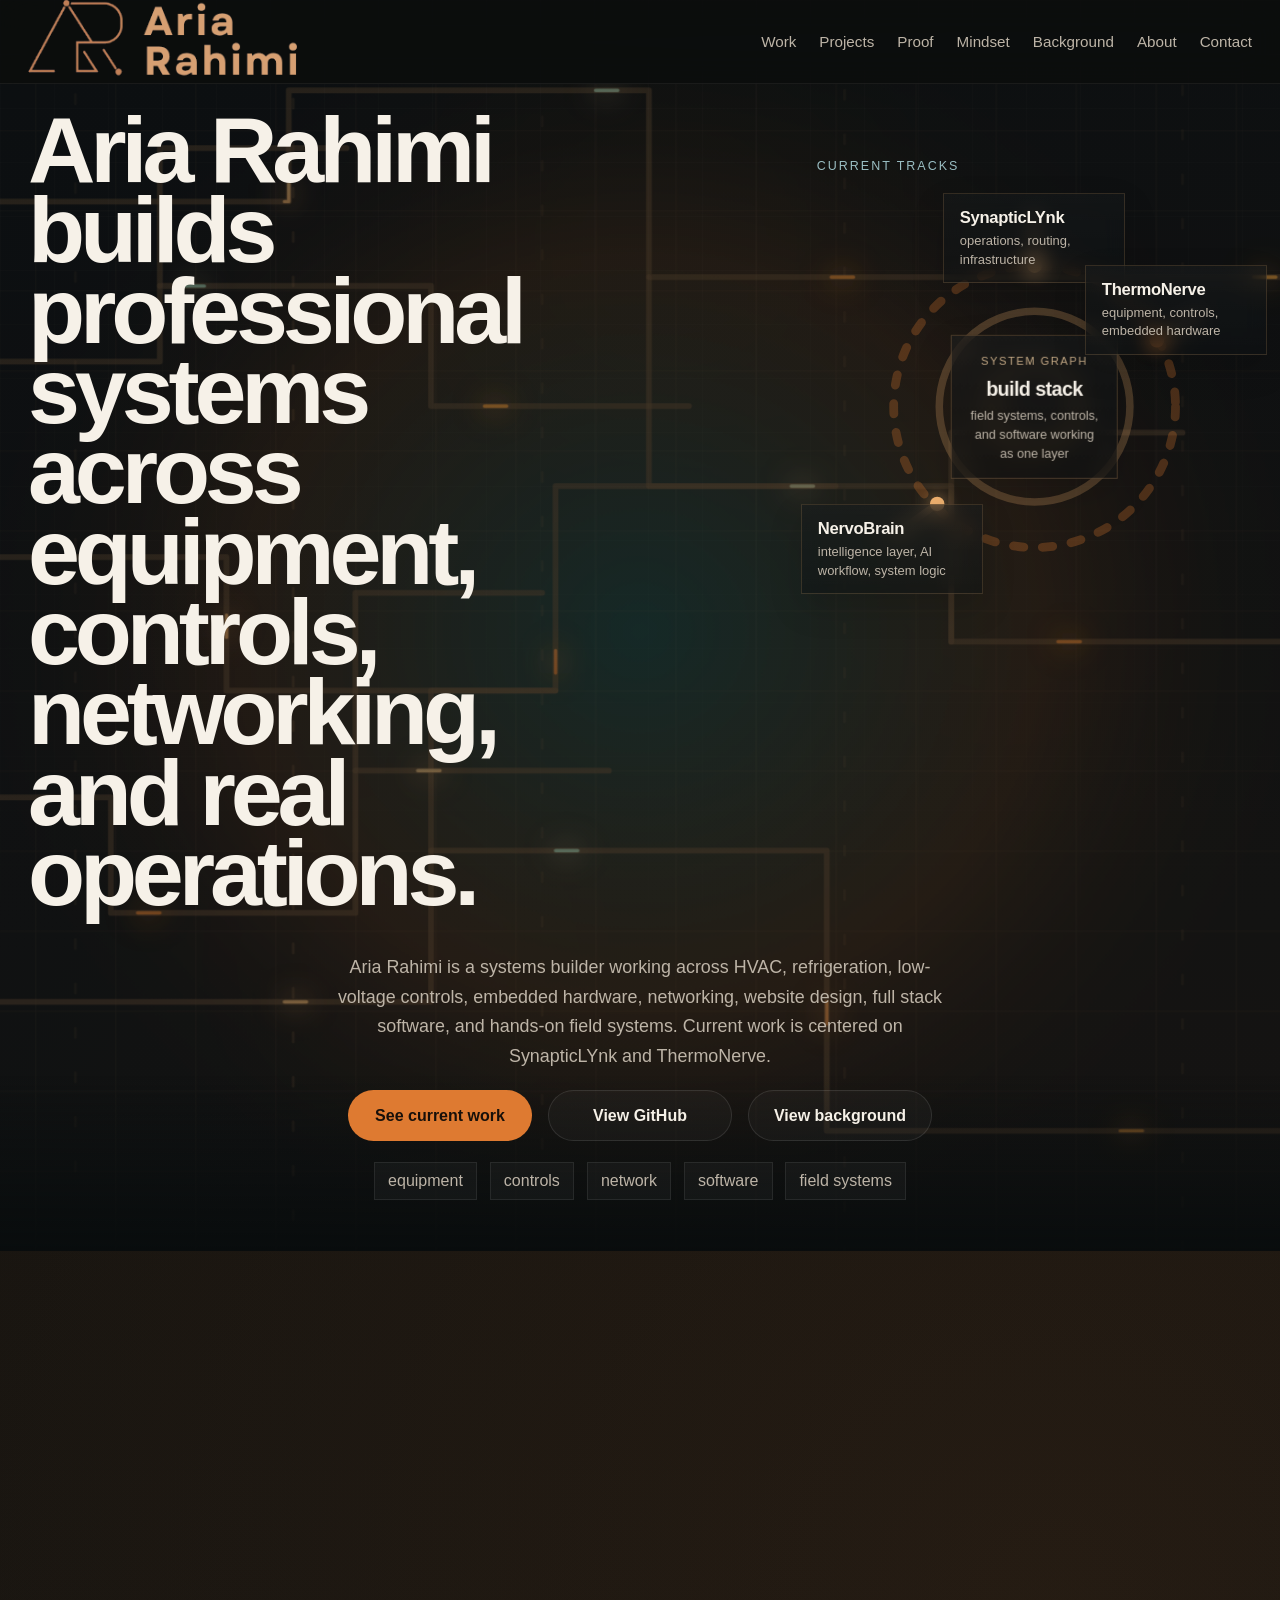
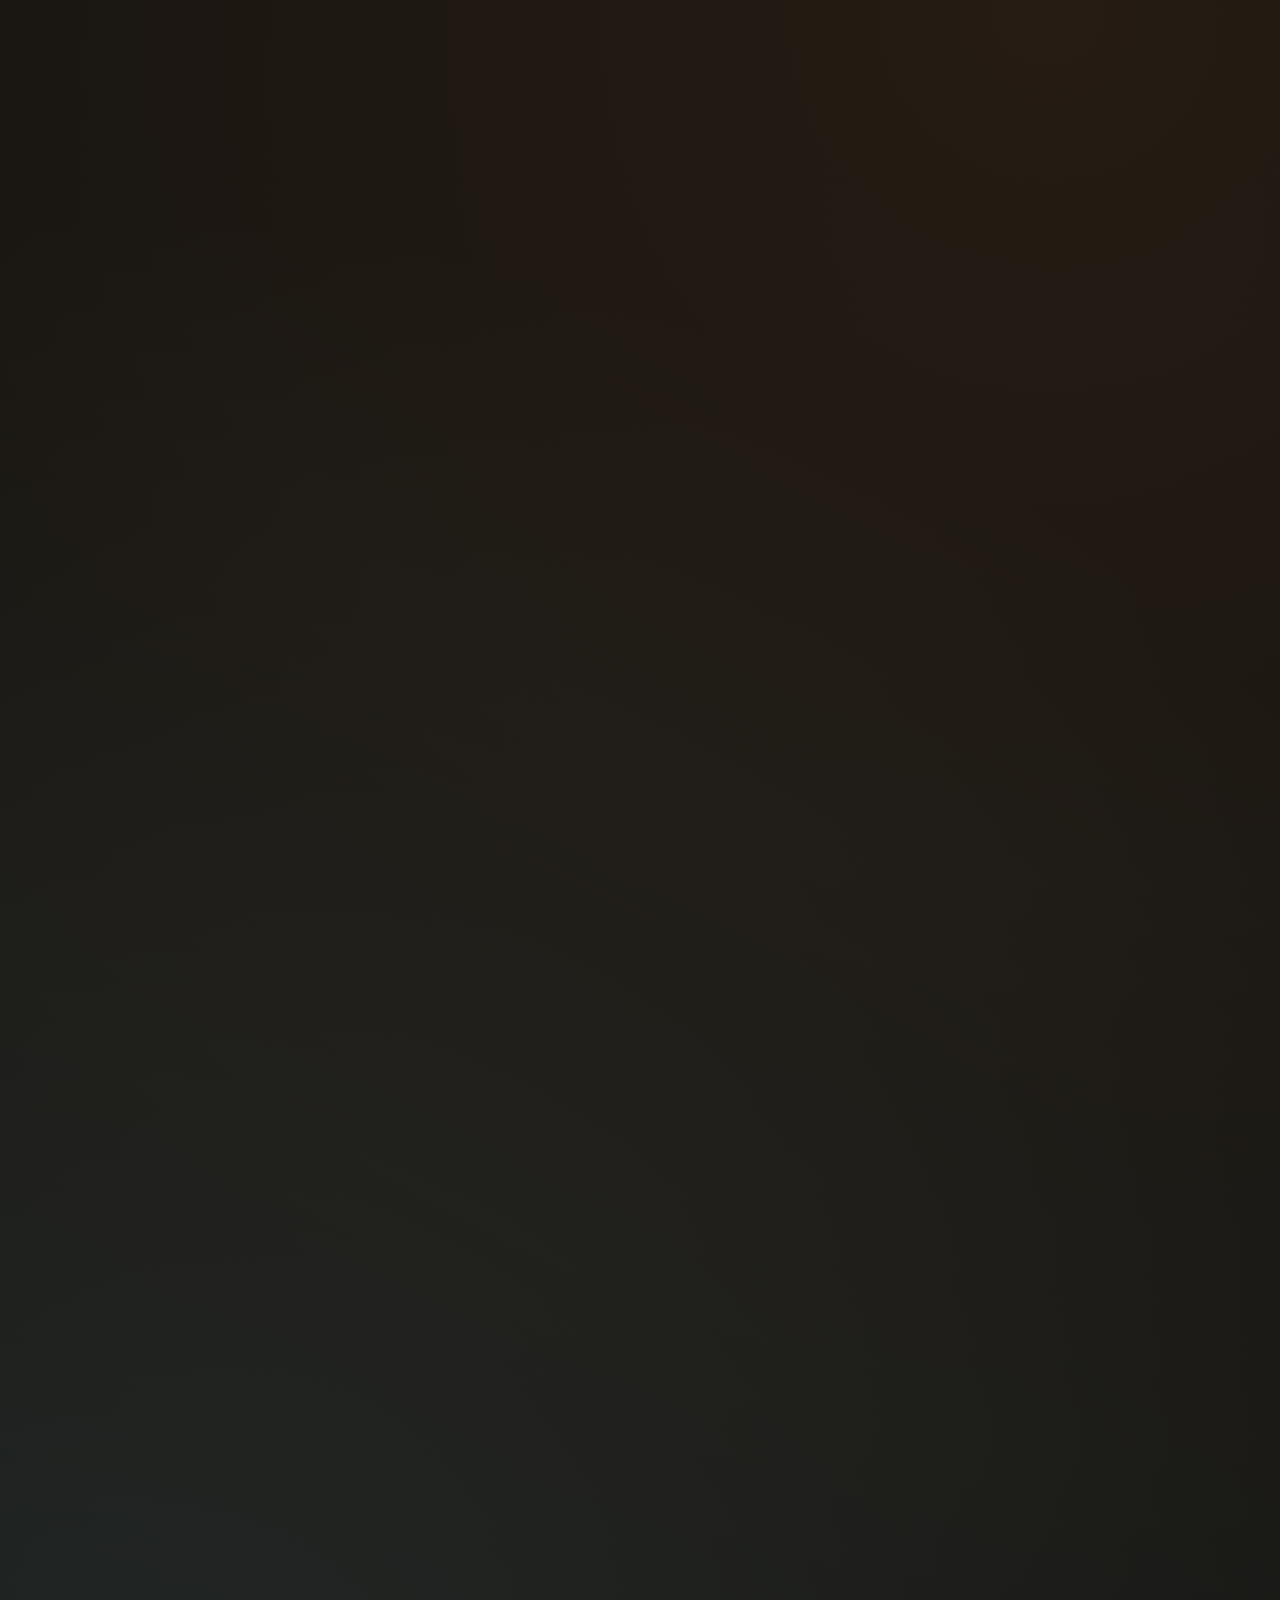
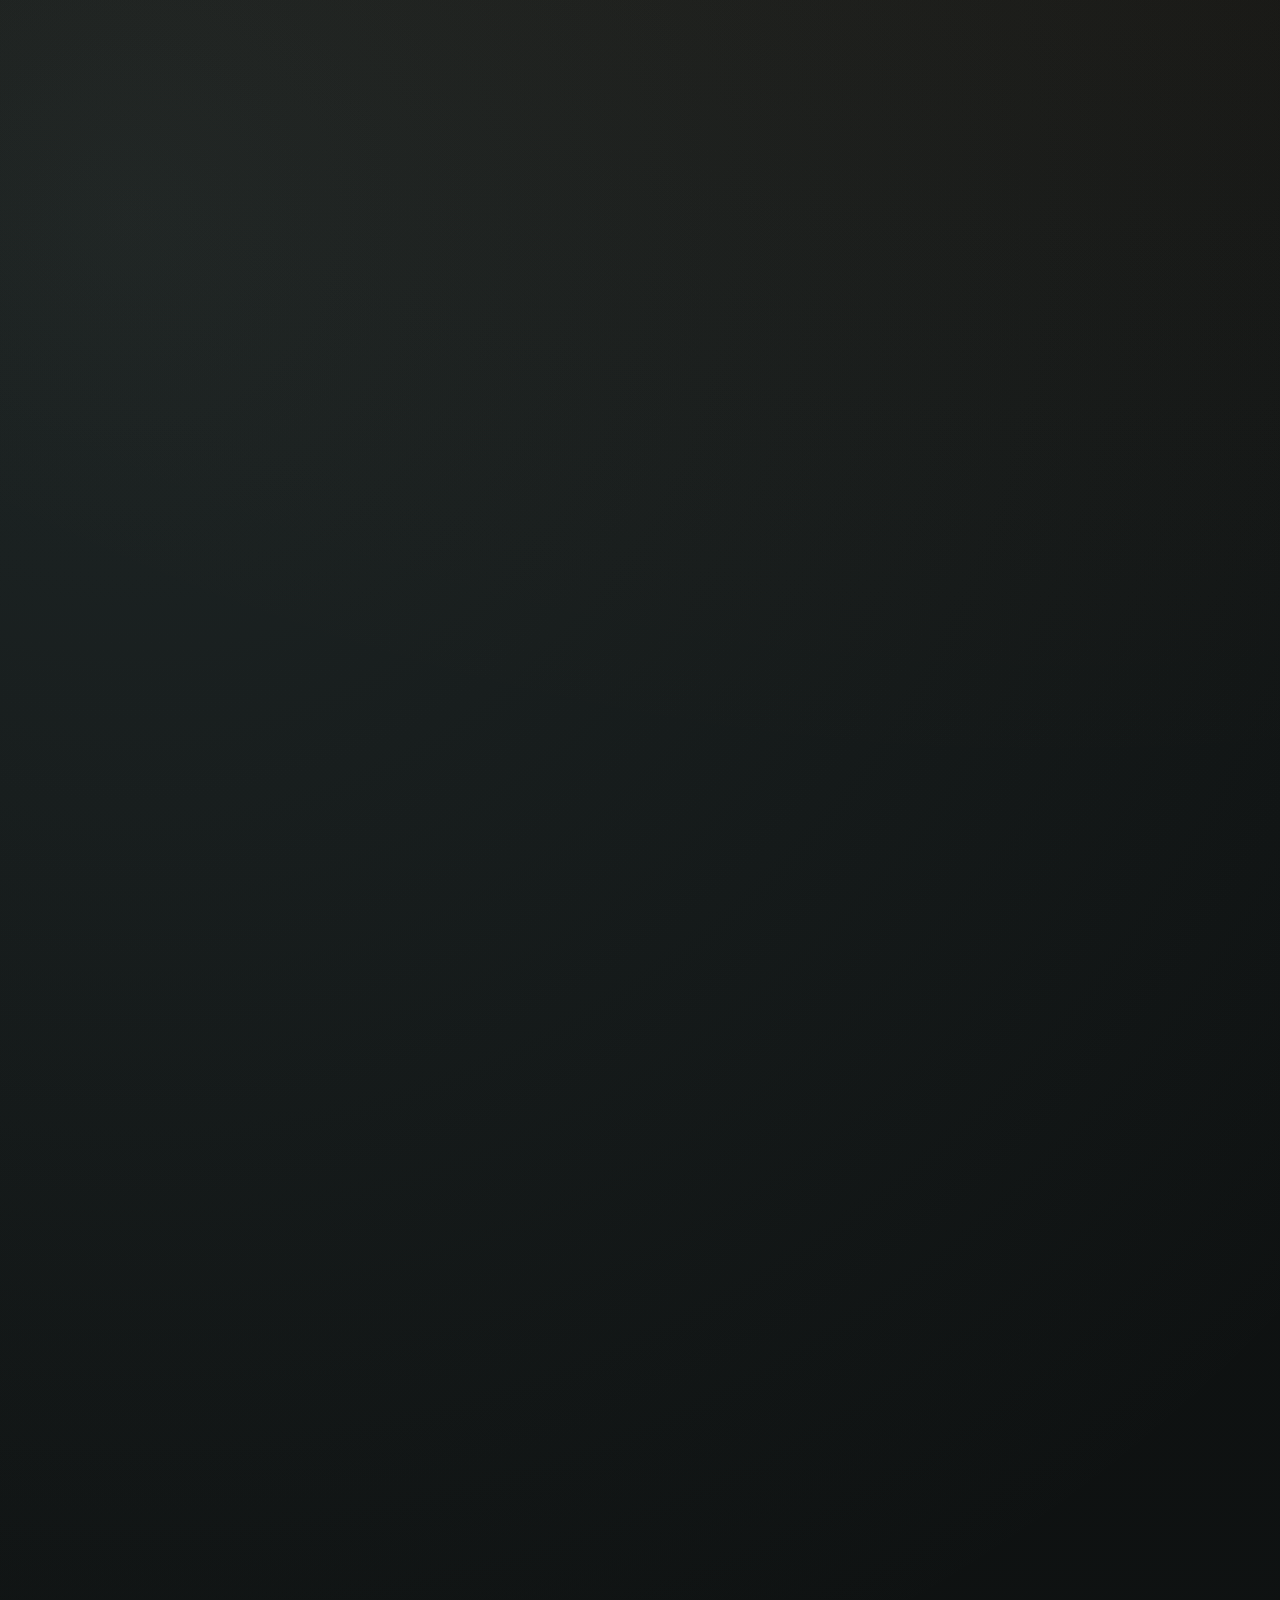
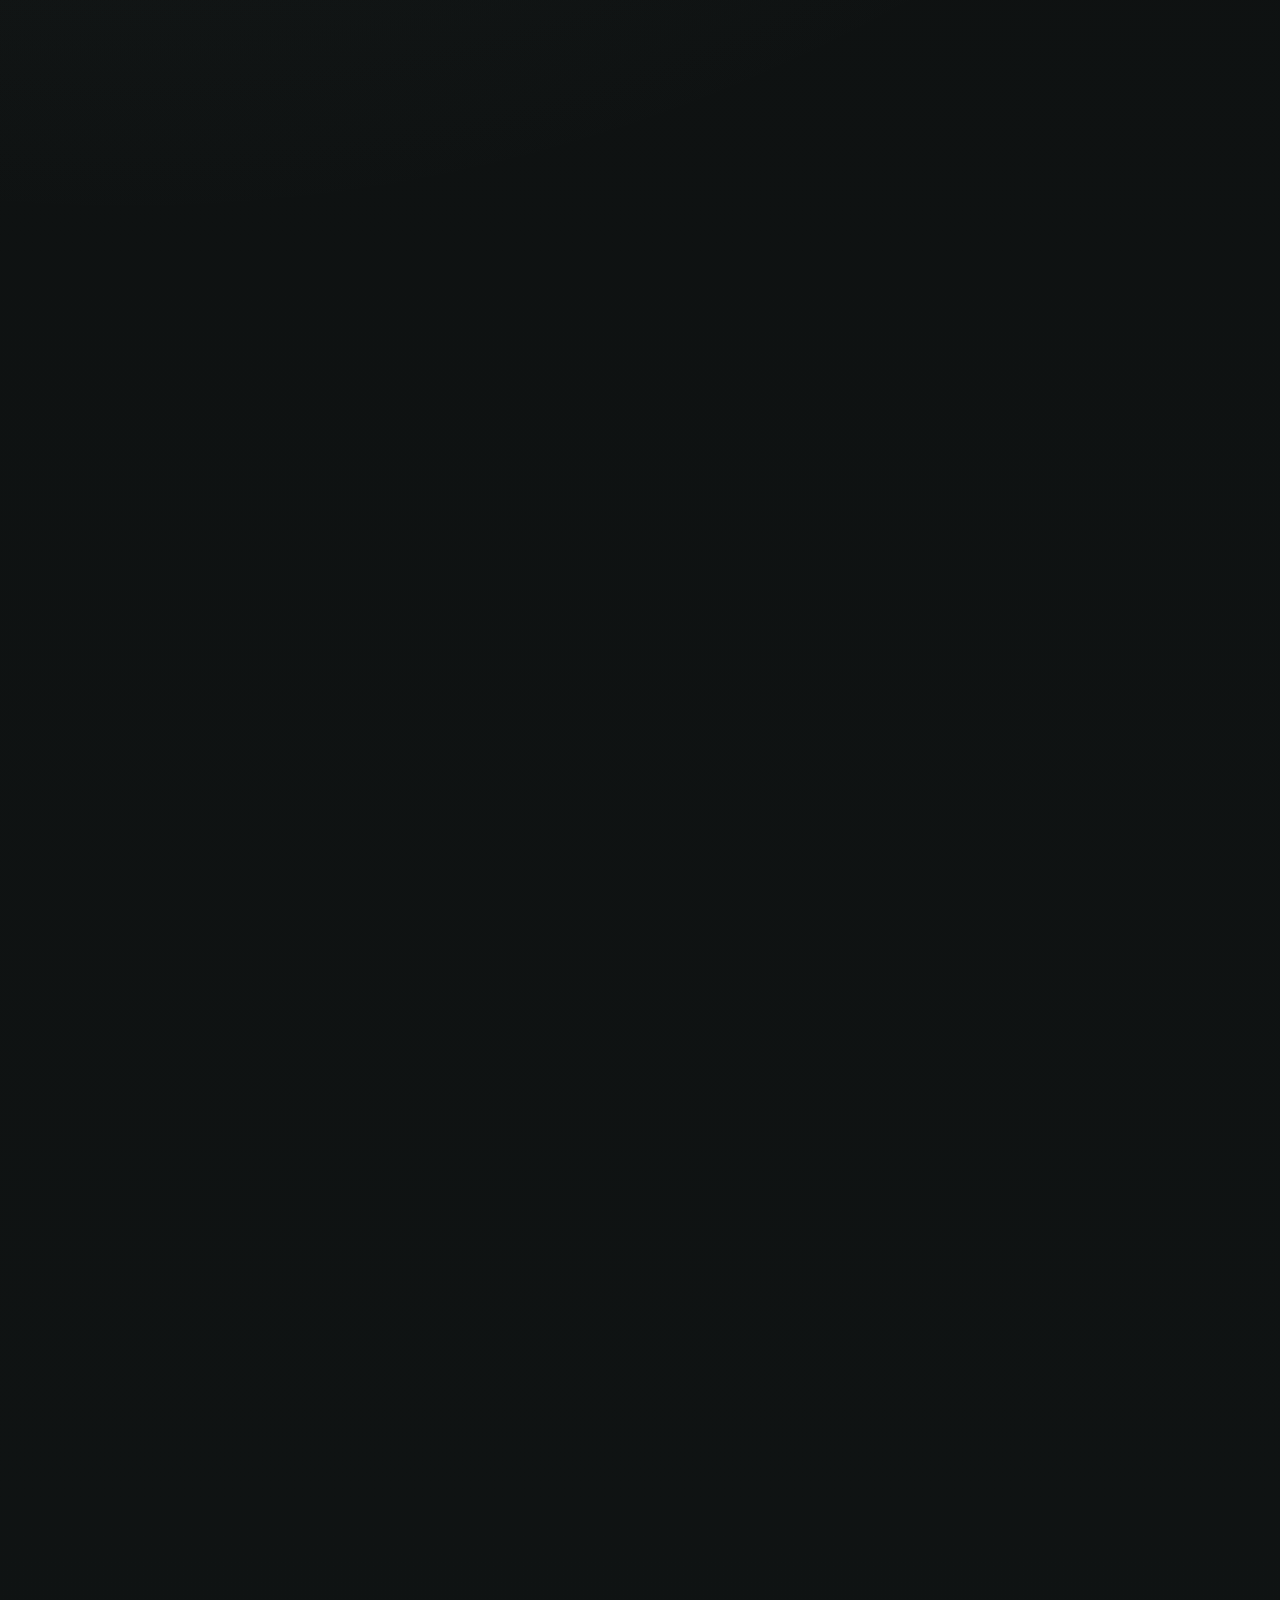
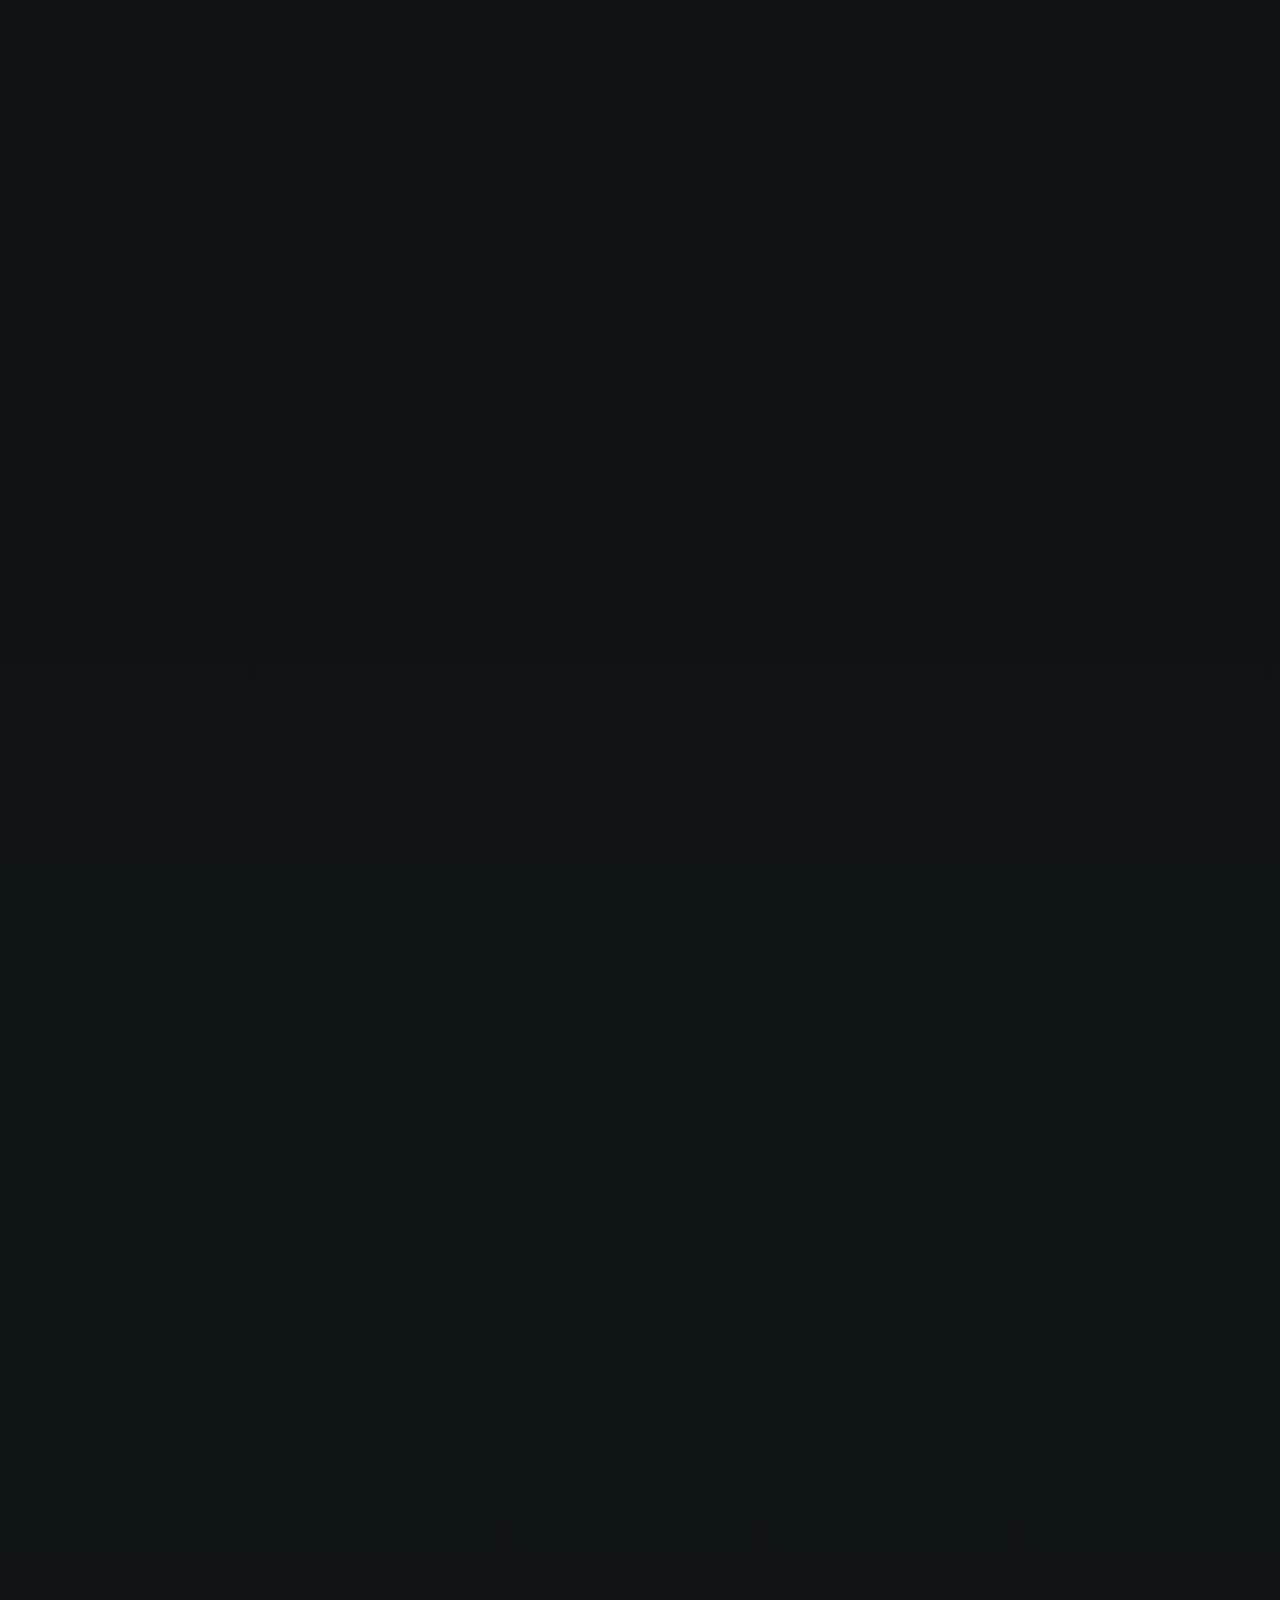
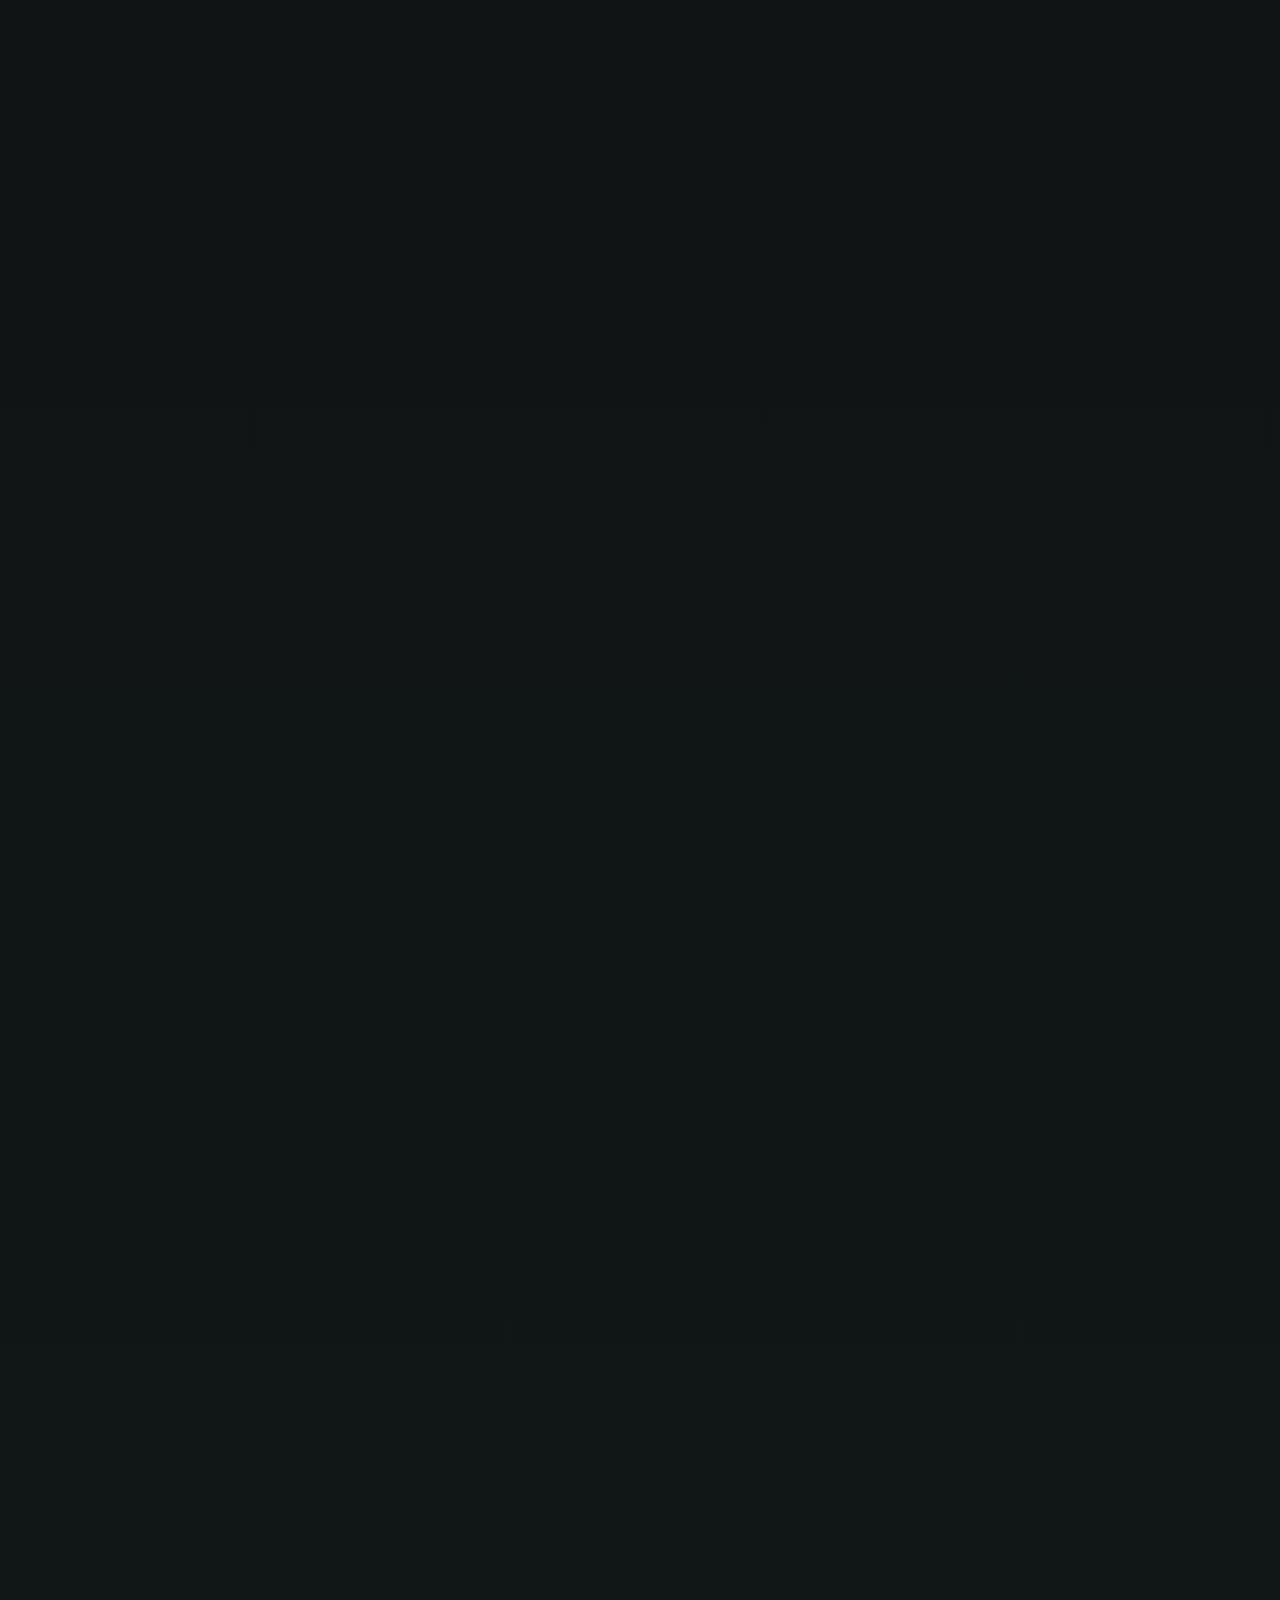
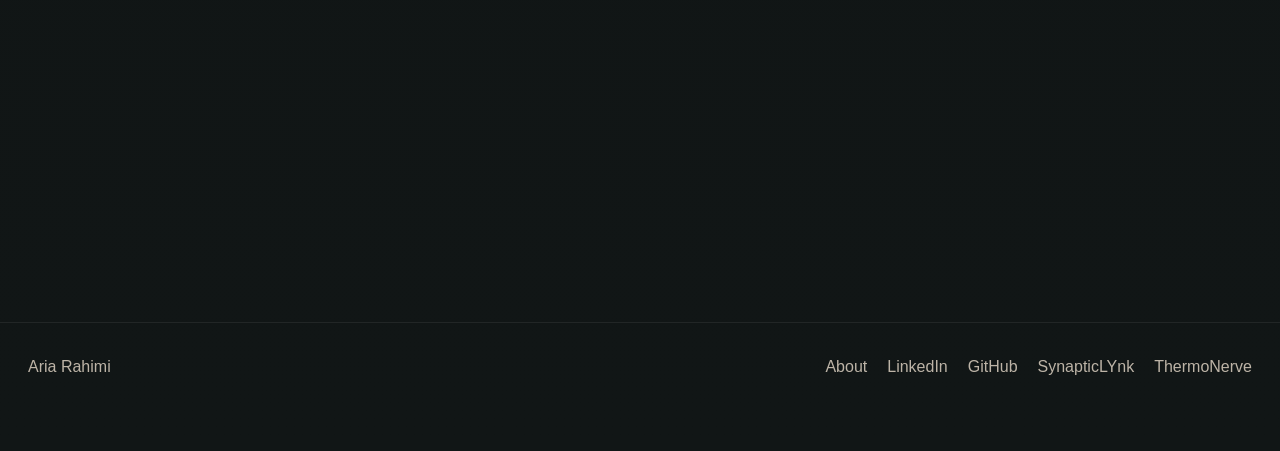
==== commit ee30e0a3: "Harden static site delivery" ====
--- a/index.html
+++ b/index.html
@@ -11,6 +11,11 @@
   <meta name="author" content="Aria Rahimi">
   <meta name="robots" content="index, follow">
   <meta name="theme-color" content="#101313">
+  <meta name="referrer" content="strict-origin-when-cross-origin">
+  <meta
+    http-equiv="Content-Security-Policy"
+    content="default-src 'self'; base-uri 'self'; object-src 'none'; frame-src 'none'; img-src 'self' data: https:; font-src 'self' https://fonts.gstatic.com data:; style-src 'self' https://fonts.googleapis.com; script-src 'self' 'unsafe-inline'; connect-src 'self'; form-action 'self'; upgrade-insecure-requests; block-all-mixed-content"
+  >
   <meta name="google-site-verification" content="rgLT6cJV5y6i4L069ZMYOQ1Z0VrgQkDRm1UdxUIrUEo">
   <link rel="canonical" href="https://ariarahimi.com/">
   <meta property="og:title" content="Aria Rahimi | HVAC, Controls, Networking, Embedded Systems, Full Stack Development">
@@ -132,7 +137,6 @@
         aria-expanded="false"
         aria-controls="primary-nav"
         aria-label="Open navigation menu"
-        onclick="const header=this.closest('.site-header'); const open=header.classList.toggle('nav-open'); this.setAttribute('aria-expanded', String(open)); this.setAttribute('aria-label', open ? 'Close navigation menu' : 'Open navigation menu');"
       >
         <span class="nav-toggle-icon" aria-hidden="true">
           <span></span>
@@ -140,12 +144,7 @@
           <span></span>
         </span>
       </button>
-      <nav
-        class="site-nav"
-        id="primary-nav"
-        aria-label="Primary"
-        onclick="if (window.innerWidth <= 720 && event.target.closest('a')) { const header=this.closest('.site-header'); const toggle=header.querySelector('.nav-toggle'); header.classList.remove('nav-open'); if (toggle) { toggle.setAttribute('aria-expanded', 'false'); toggle.setAttribute('aria-label', 'Open navigation menu'); } }"
-      >
+      <nav class="site-nav" id="primary-nav" aria-label="Primary">
         <a href="#work">Work</a>
         <a href="#projects">Projects</a>
         <a href="#proof">Proof</a>
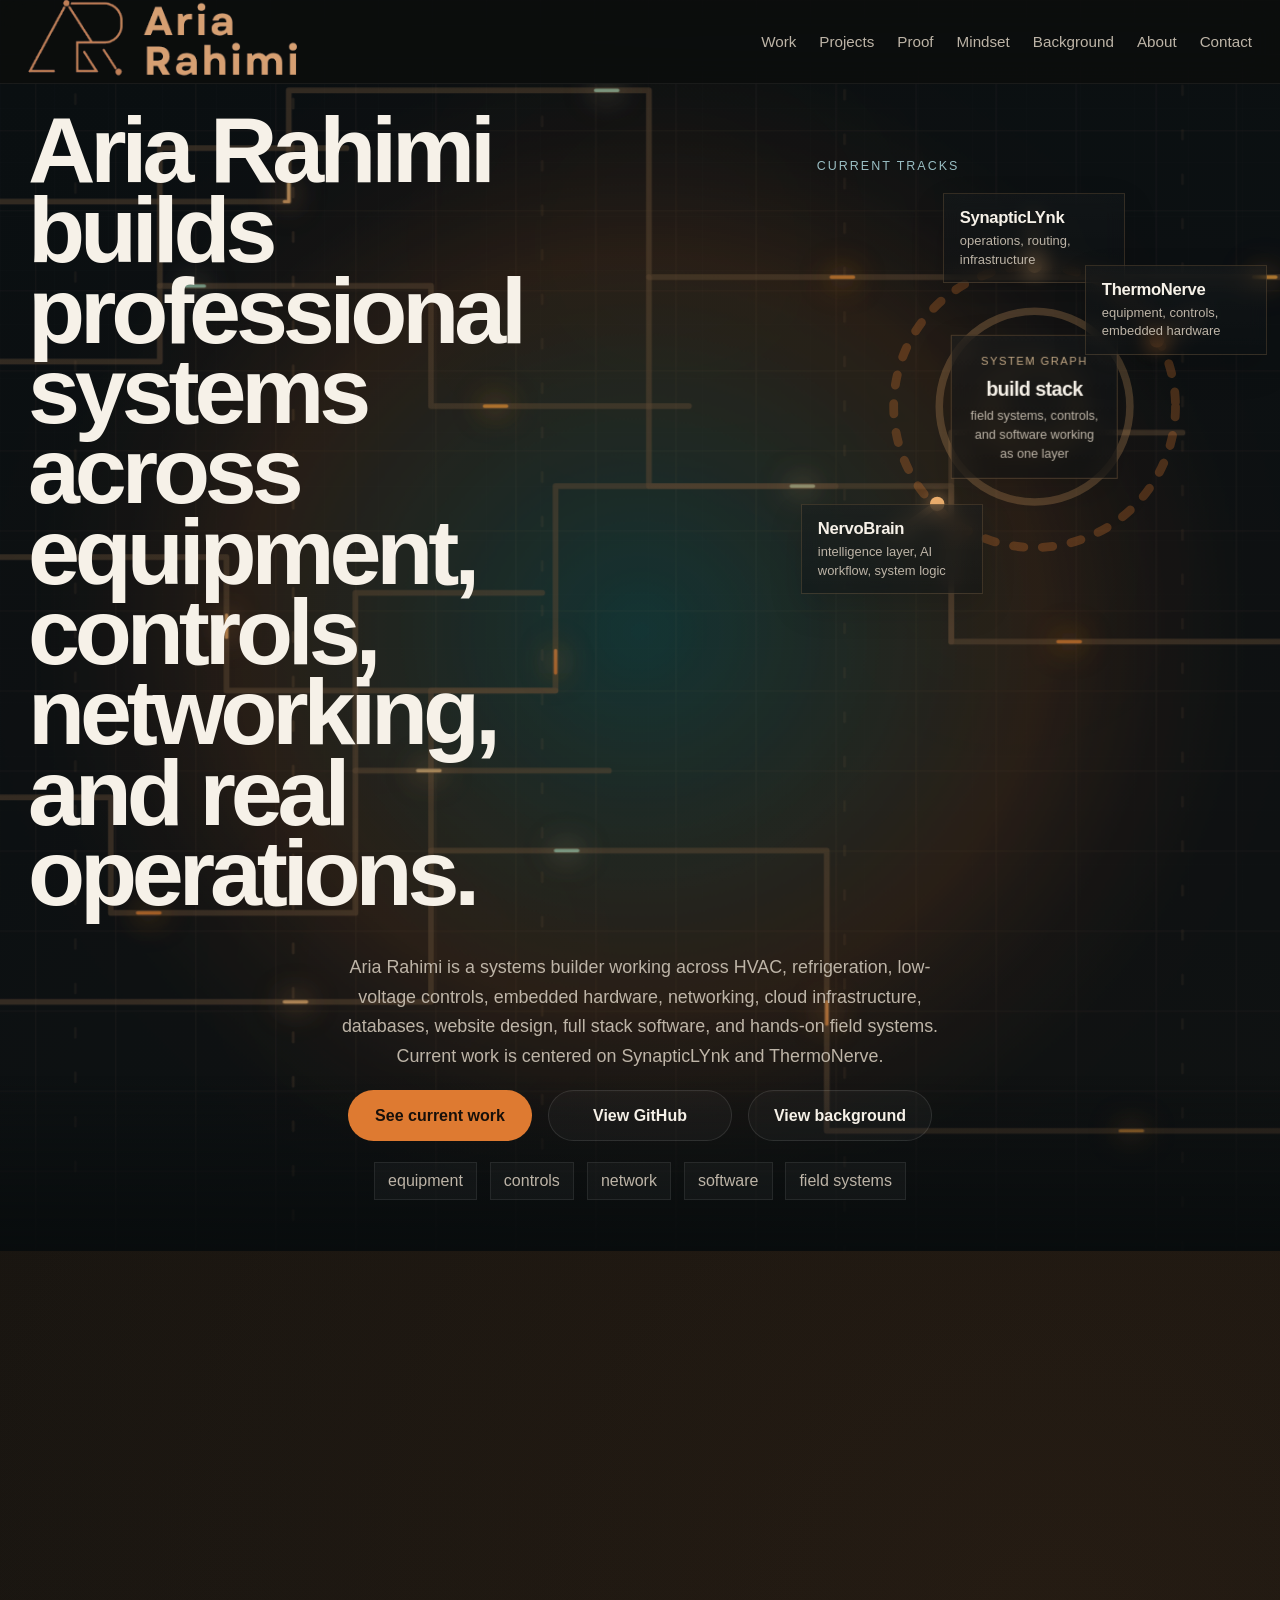
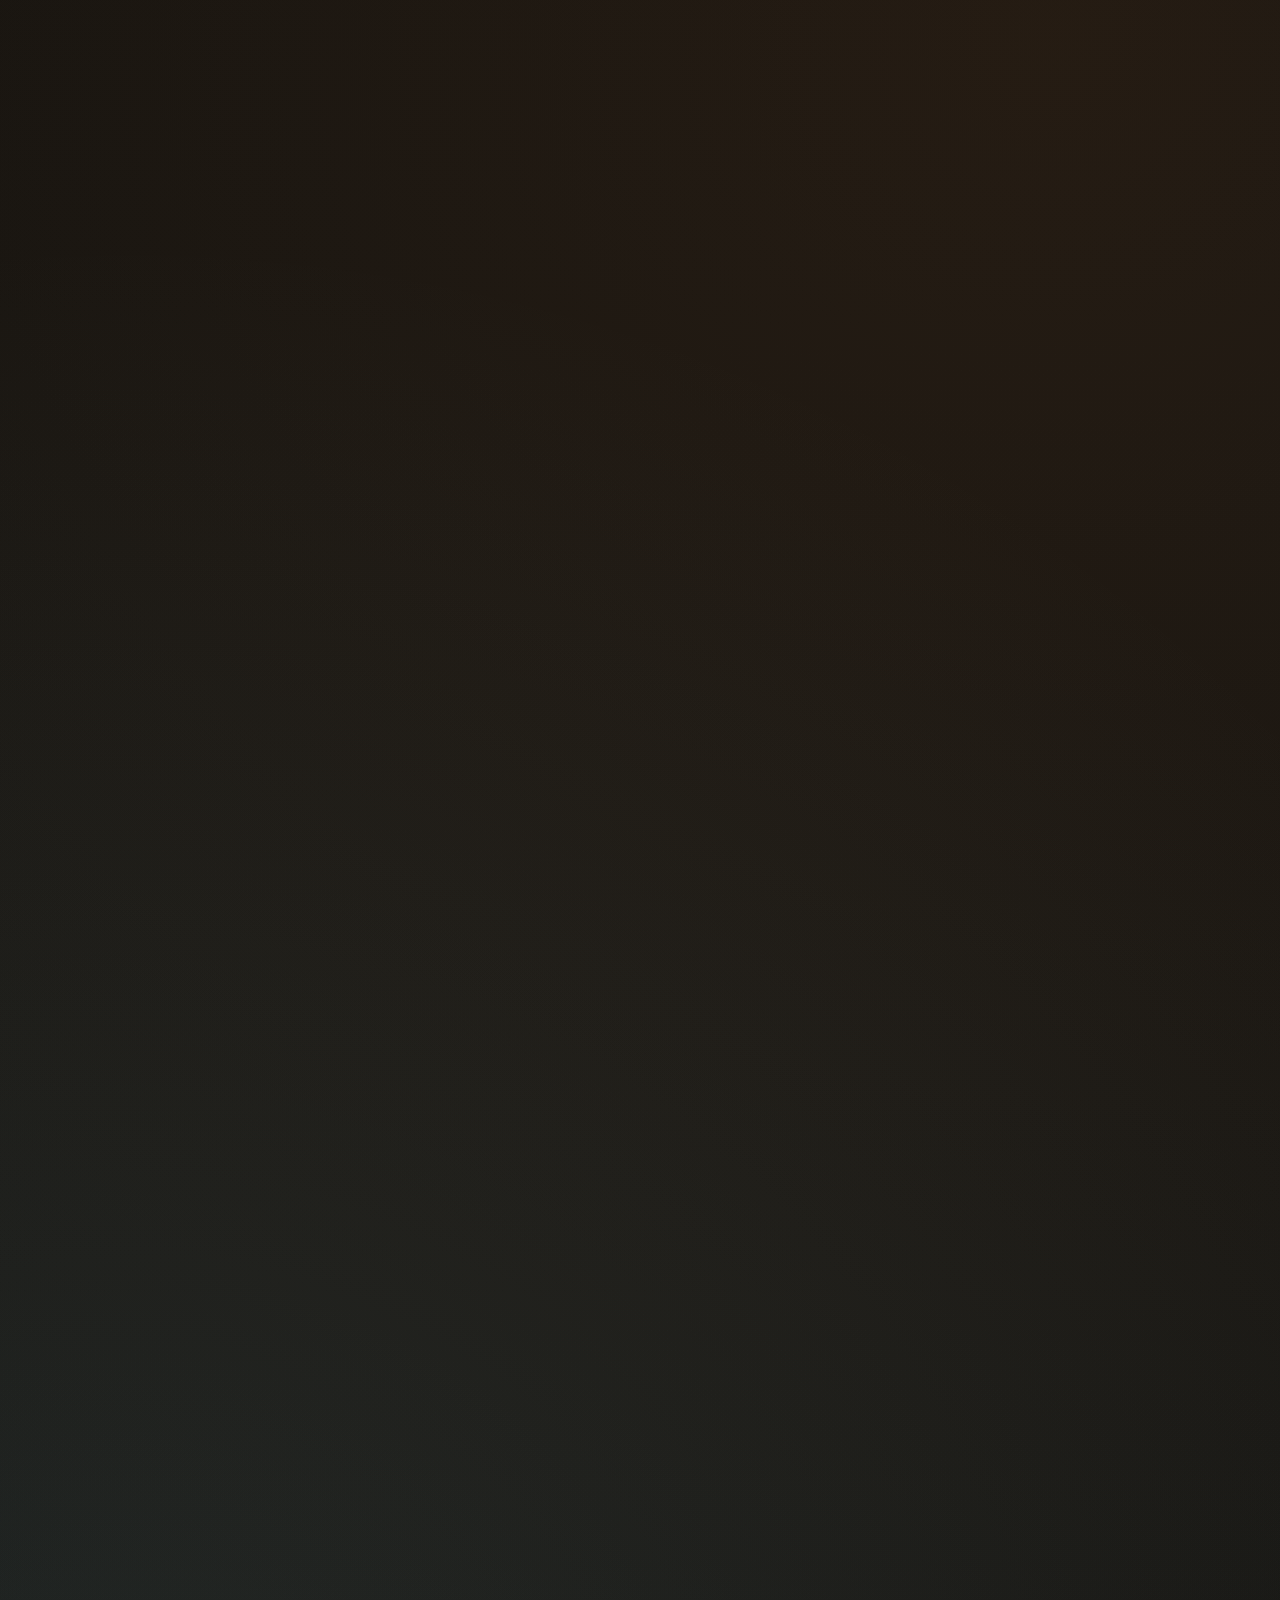
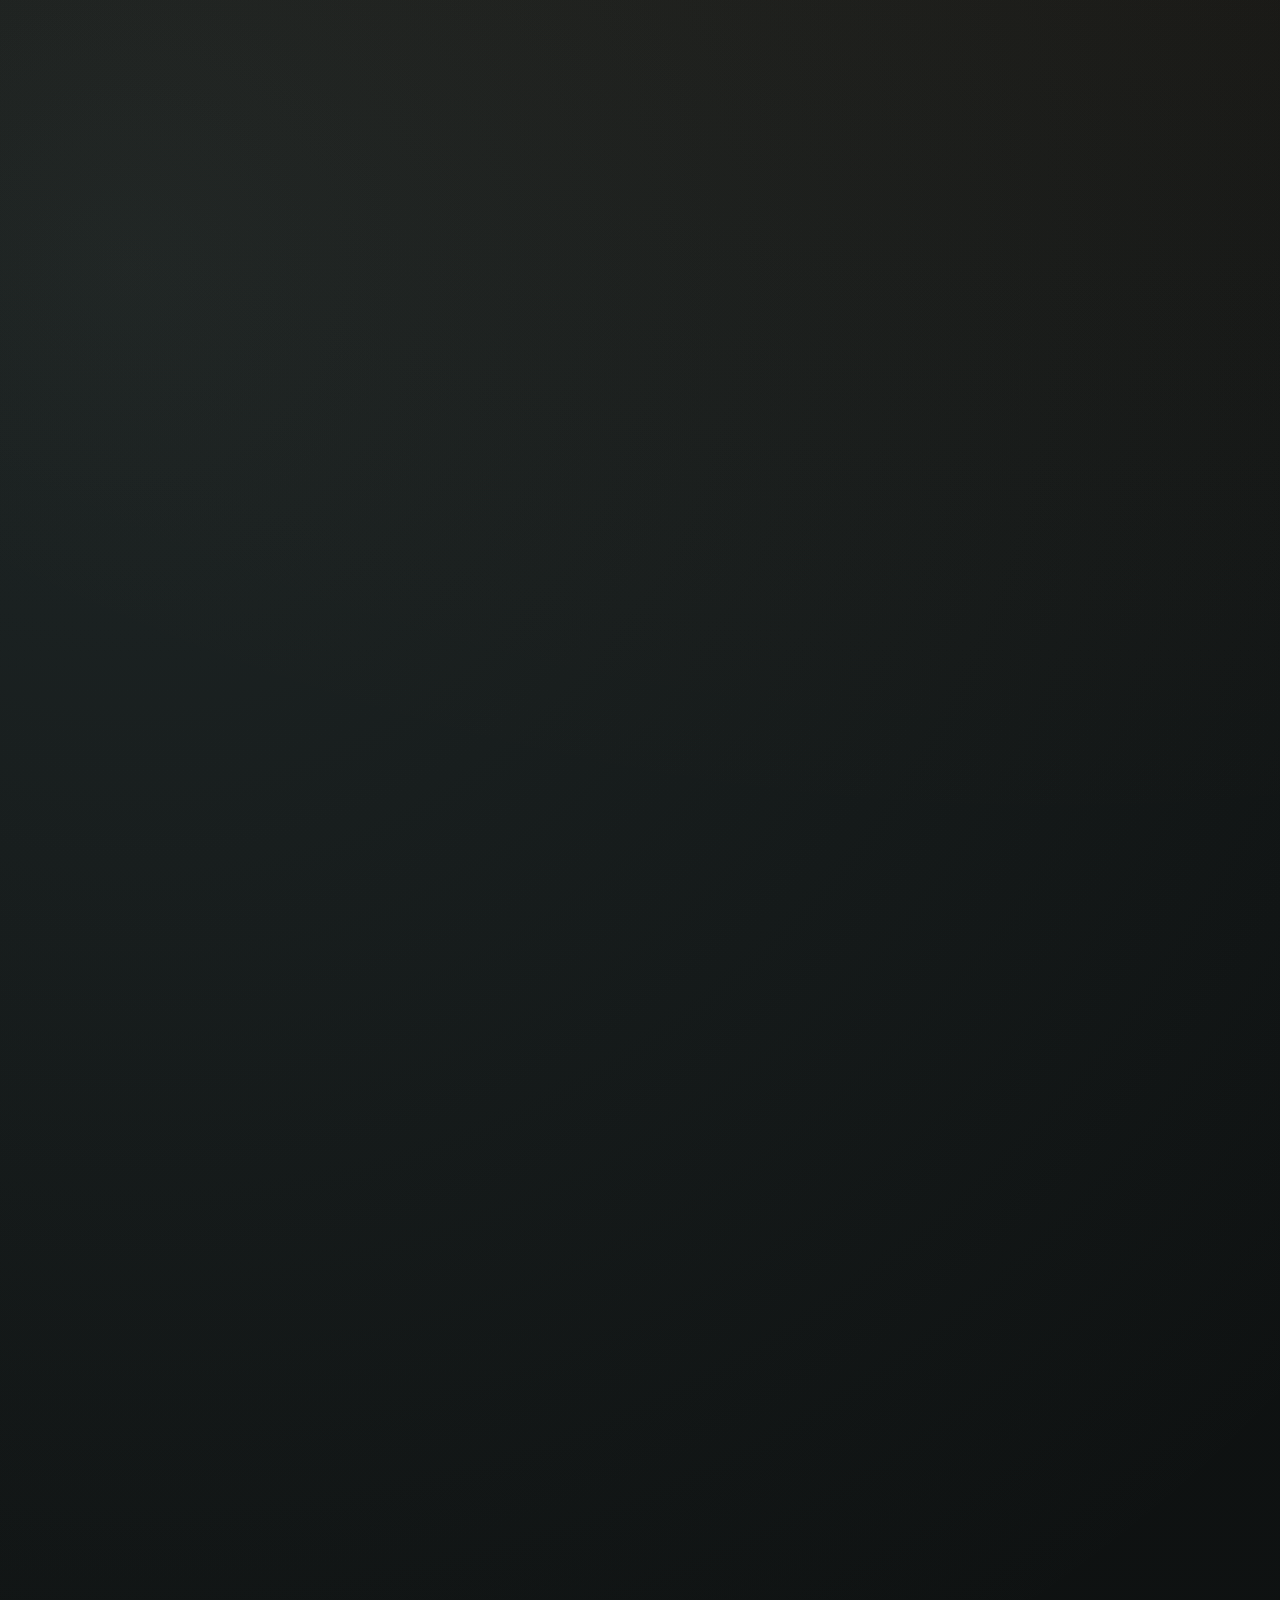
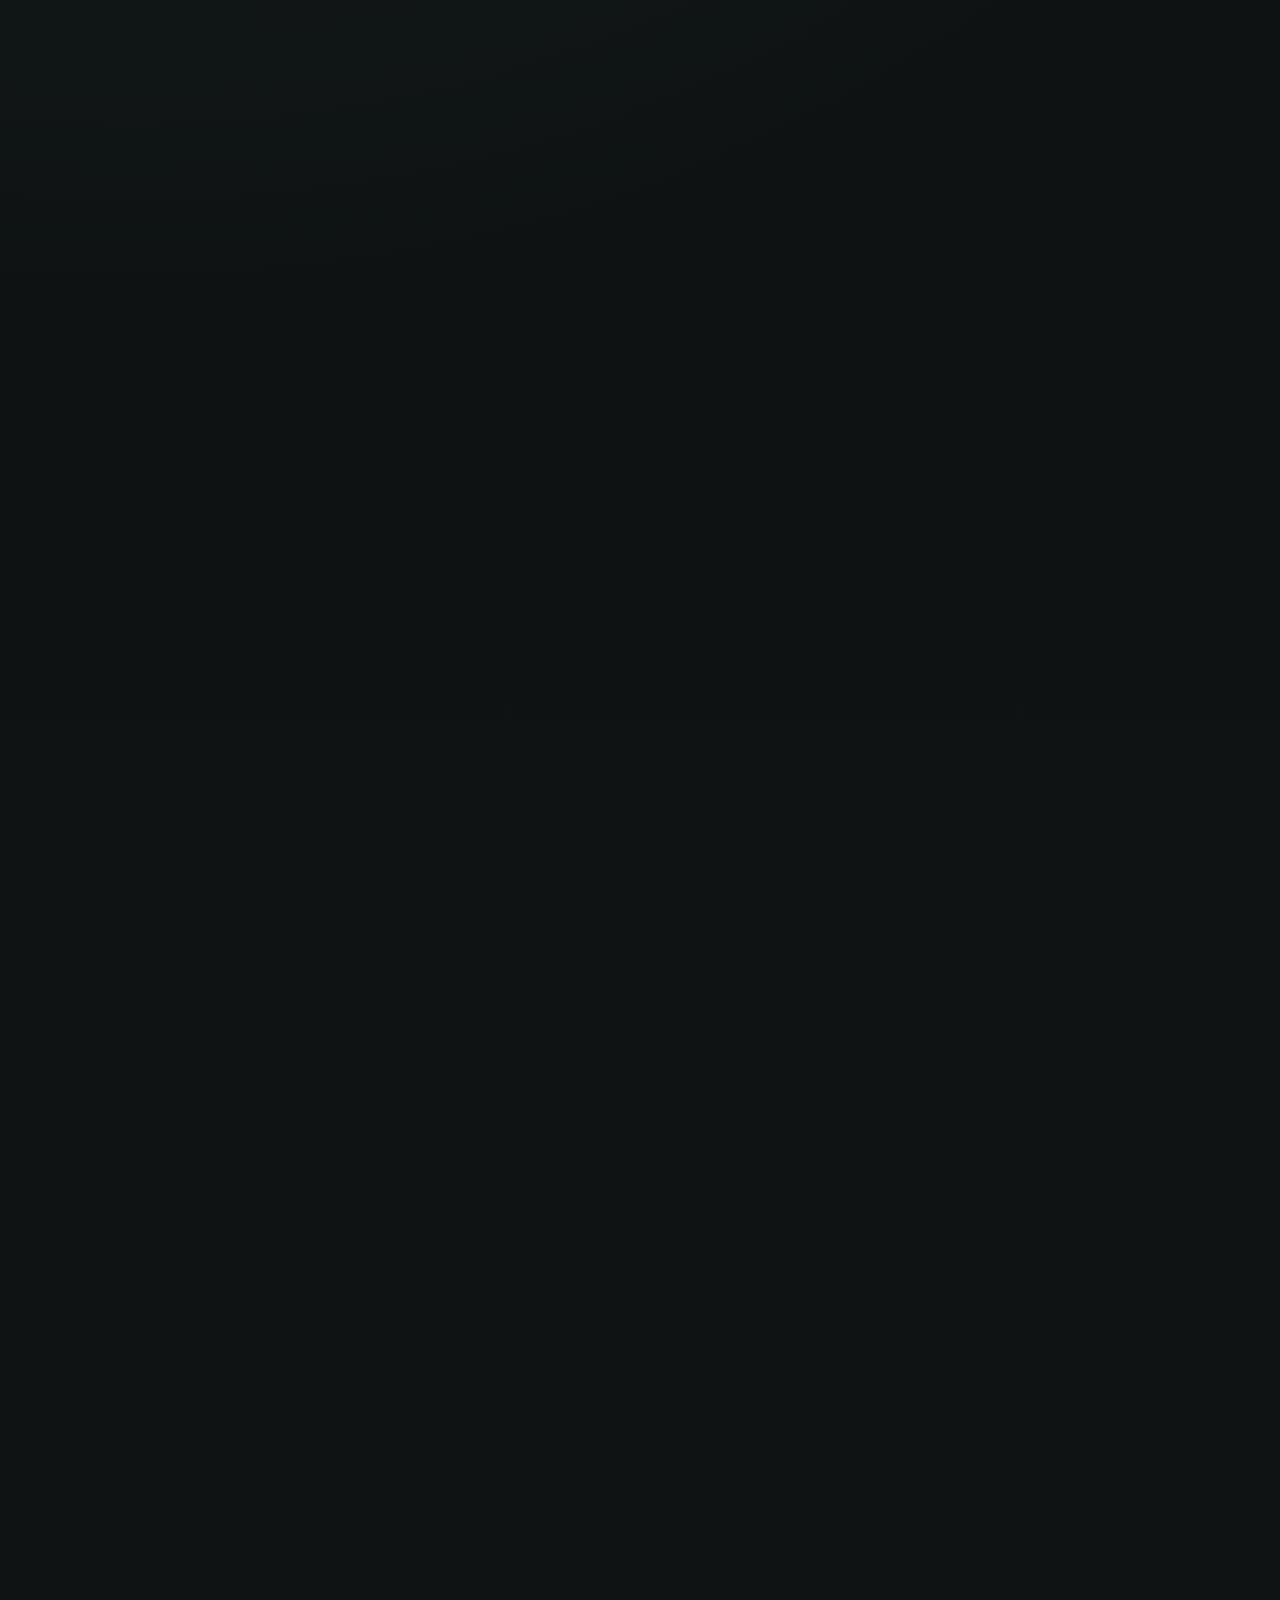
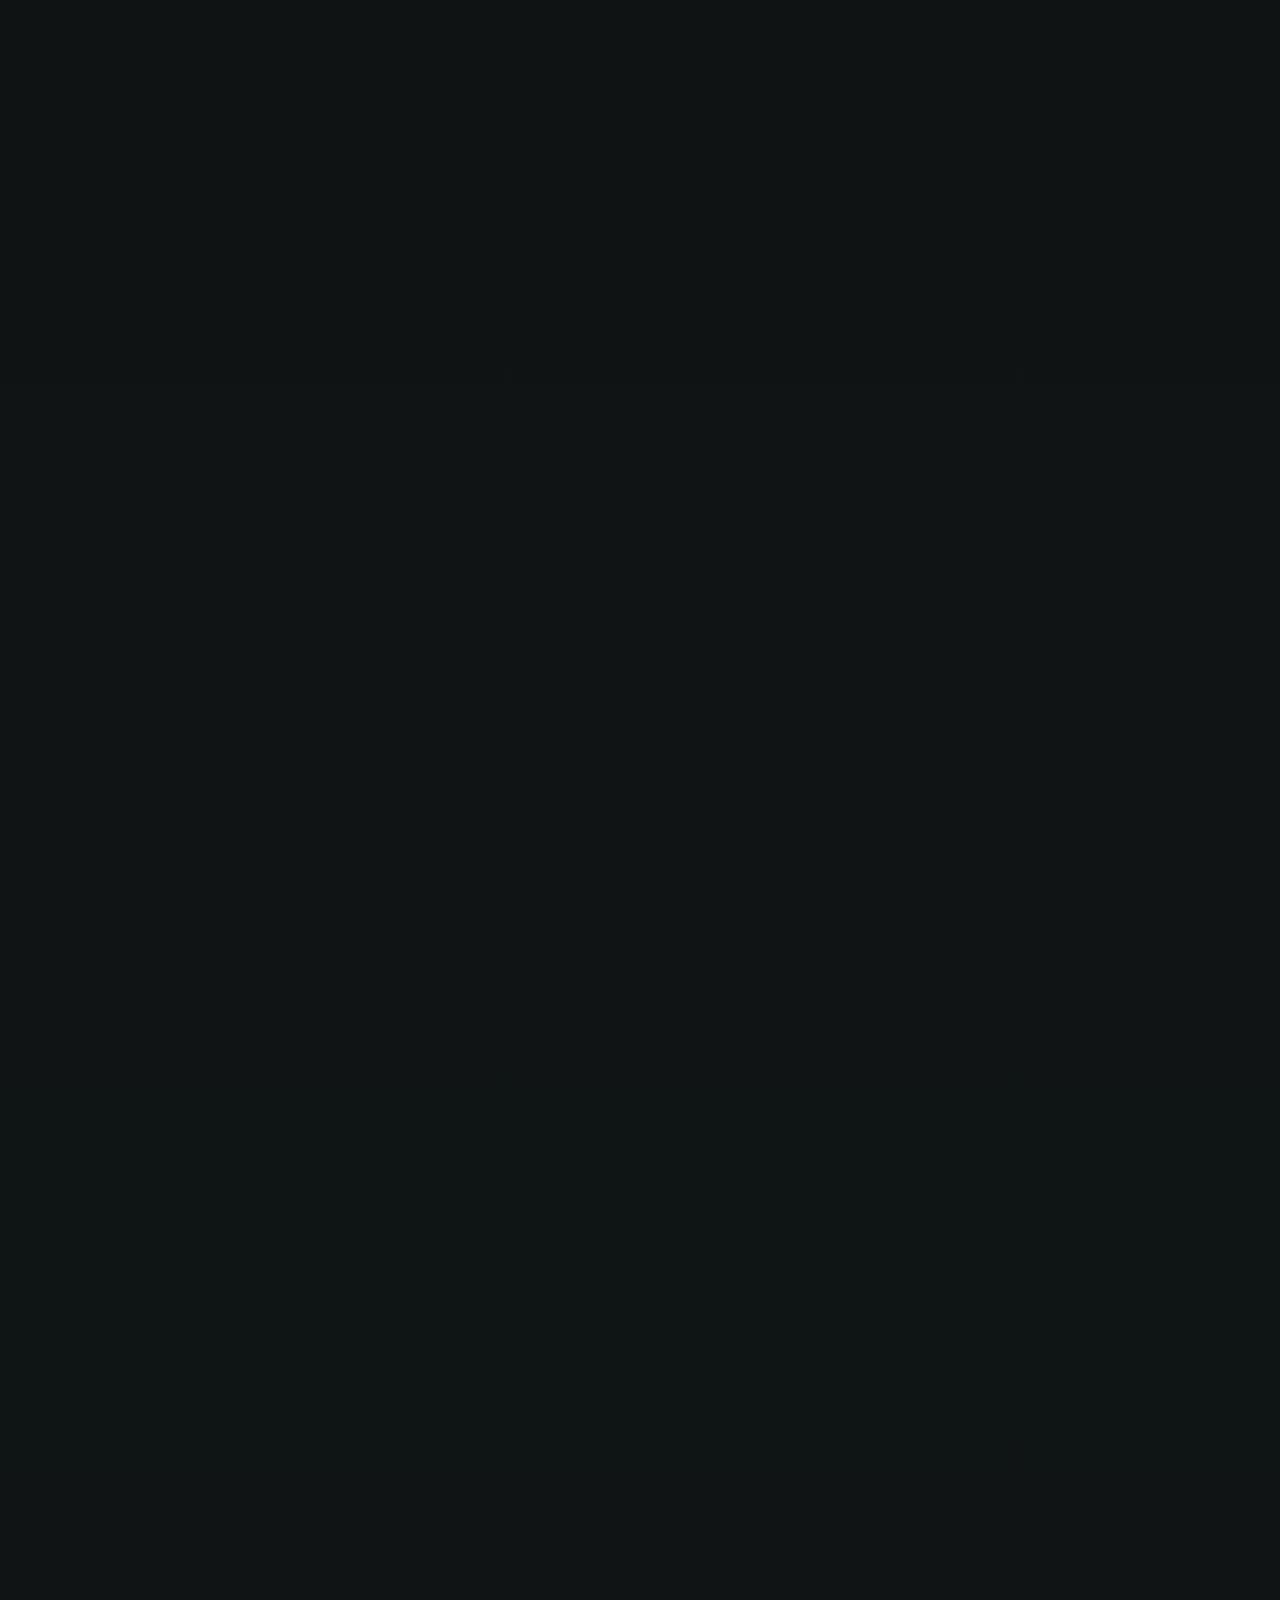
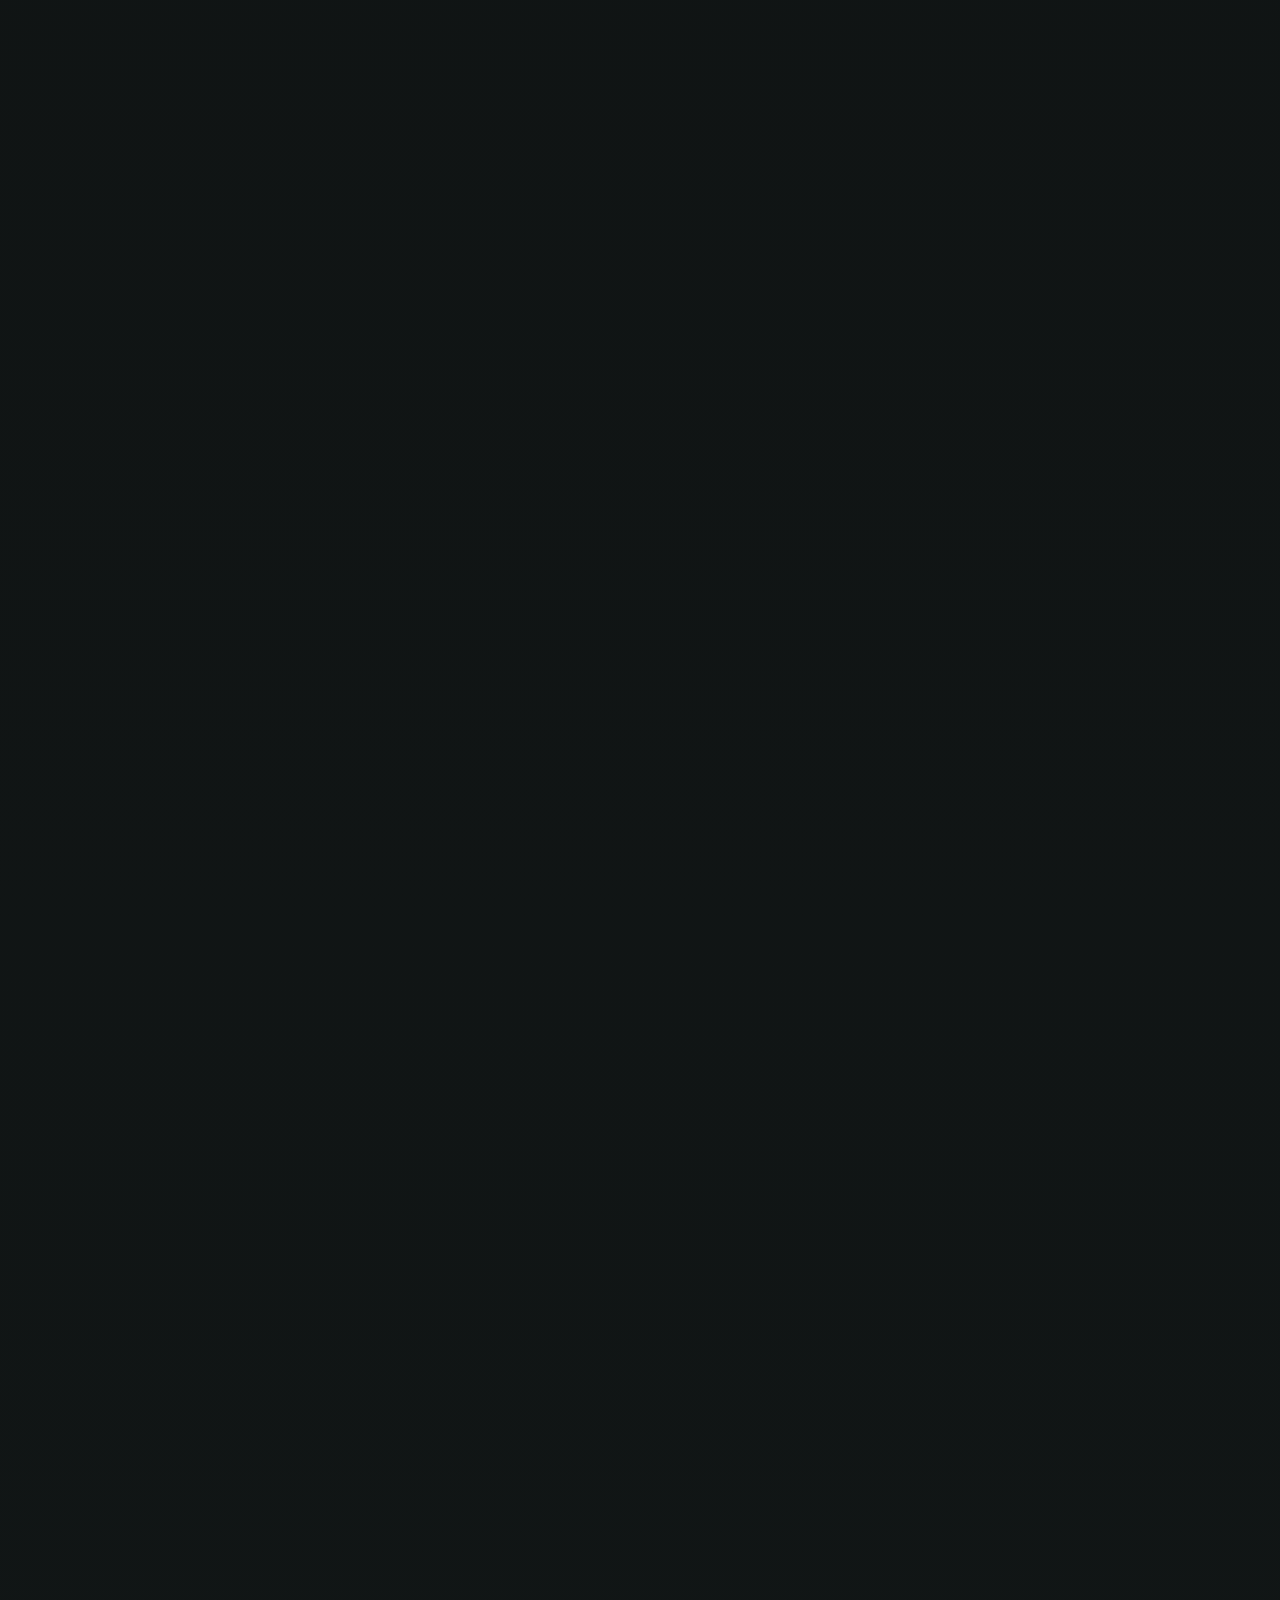
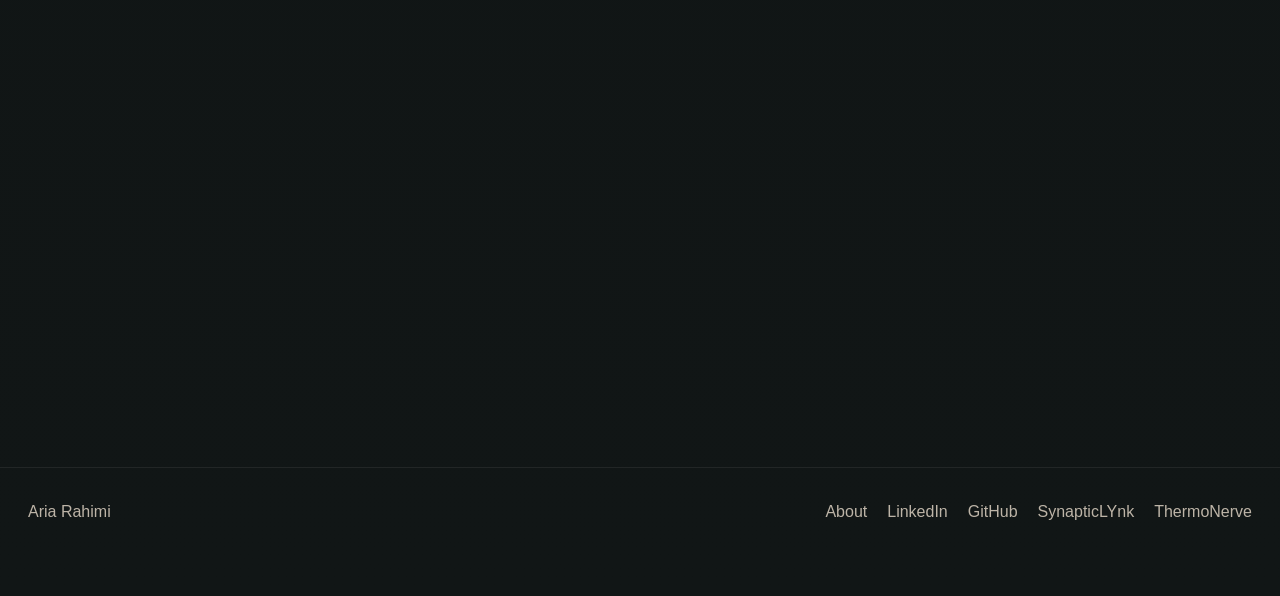
==== commit b3ce7183: "Add cloud and database skill coverage" ====
--- a/index.html
+++ b/index.html
@@ -6,7 +6,7 @@
   <title>Aria Rahimi | HVAC, Controls, Networking, Embedded Systems, Full Stack Development</title>
   <meta
     name="description"
-    content="Aria Rahimi is a systems builder working across HVAC, refrigeration, low-voltage controls, embedded hardware, smart-home integration, networking, Home Assistant, website design, and full stack development."
+    content="Aria Rahimi is a systems builder working across HVAC, refrigeration, low-voltage controls, embedded hardware, smart-home integration, networking, cloud infrastructure, databases, Home Assistant, website design, and full stack development."
   >
   <meta name="author" content="Aria Rahimi">
   <meta name="robots" content="index, follow">
@@ -21,7 +21,7 @@
   <meta property="og:title" content="Aria Rahimi | HVAC, Controls, Networking, Embedded Systems, Full Stack Development">
   <meta
     property="og:description"
-    content="Aria Rahimi works across HVAC, refrigeration, low-voltage controls, embedded systems, smart-home integration, networking, website design, and full stack development."
+    content="Aria Rahimi works across HVAC, refrigeration, low-voltage controls, embedded systems, smart-home integration, networking, cloud infrastructure, databases, website design, and full stack development."
   >
   <meta property="og:type" content="website">
   <meta property="og:url" content="https://ariarahimi.com/">
@@ -31,7 +31,7 @@
   <meta name="twitter:title" content="Aria Rahimi | HVAC, Controls, Networking, Embedded Systems, Full Stack Development">
   <meta
     name="twitter:description"
-    content="Aria Rahimi builds across HVAC, controls, networking, embedded hardware, smart-home systems, website design, and full stack software."
+    content="Aria Rahimi builds across HVAC, controls, networking, cloud infrastructure, databases, embedded hardware, smart-home systems, website design, and full stack software."
   >
   <meta name="twitter:image" content="https://ariarahimi.com/og-image.svg">
   <link rel="preconnect" href="https://fonts.googleapis.com">
@@ -53,7 +53,7 @@
           "alternateName": ["Aria Rahim", "Arya Ra"],
           "url": "https://ariarahimi.com/",
           "jobTitle": "Systems Builder",
-          "description": "Aria Rahimi is a systems builder working across HVAC, refrigeration, low-voltage controls, embedded hardware, networking, smart-home systems, Home Assistant, website design, and full stack development.",
+          "description": "Aria Rahimi is a systems builder working across HVAC, refrigeration, low-voltage controls, embedded hardware, networking, cloud infrastructure, databases, smart-home systems, Home Assistant, website design, and full stack development.",
           "sameAs": [
             "https://github.com/khalkhali",
             "https://www.linkedin.com/in/arya-ra-96177697/",
@@ -67,6 +67,8 @@
             "Smart-home integration",
             "Embedded systems",
             "Networking",
+            "Cloud infrastructure",
+            "Databases",
             "Home Assistant",
             "Website design",
             "Web development",
@@ -271,7 +273,7 @@
           <div class="hero-copy-secondary">
             <p class="hero-text hero-text-secondary">
               Aria Rahimi is a systems builder working across HVAC, refrigeration, low-voltage controls, embedded hardware,
-              networking, website design, full stack software, and hands-on field systems. Current work is centered on SynapticLYnk and ThermoNerve.
+              networking, cloud infrastructure, databases, website design, full stack software, and hands-on field systems. Current work is centered on SynapticLYnk and ThermoNerve.
             </p>
             <div class="hero-actions">
               <a class="button button-primary" href="#projects">See current work</a>
@@ -311,11 +313,11 @@
             </div>
             <div>
               <h3>Networking and infrastructure</h3>
-              <p>Wired systems, device interoperability, IoT environments, Home Assistant, and the logic that makes systems behave properly in the field.</p>
+              <p>Wired systems, routing, device interoperability, IoT environments, cloud-connected infrastructure, and the logic that makes systems behave properly in the field.</p>
             </div>
             <div>
               <h3>Hardware and software</h3>
-              <p>Electronics prototyping, board-level work, website design, full stack development, and the software layer that helps real operations run better.</p>
+              <p>Electronics prototyping, board-level work, website design, full stack development, database-backed systems, and the software layer that helps real operations run better.</p>
             </div>
           </div>
         </div>
@@ -324,7 +326,7 @@
           <span>C-7 low-voltage systems</span>
           <span>smart-home integration</span>
           <span>embedded and control logic</span>
-          <span>full stack development</span>
+          <span>cloud + database systems</span>
         </div>
       </div>
     </section>
@@ -641,13 +643,14 @@
           </article>
           <article class="skill-group">
             <span class="contact-label">Networking</span>
-            <h3>Networking, IoT infrastructure, and interoperability</h3>
-            <p>Device communication, local network setup, IoT system behavior, routing awareness, and making mixed hardware and software systems work together cleanly.</p>
+            <h3>Networking, infrastructure, cloud-connected systems, and interoperability</h3>
+            <p>Device communication, local network setup, IoT system behavior, routing awareness, cloud-connected infrastructure, and making mixed hardware and software systems work together cleanly.</p>
             <div class="skill-tags">
               <span>networking</span>
               <span>IoT</span>
               <span>interoperability</span>
               <span>infrastructure</span>
+              <span>cloud systems</span>
               <span>field networks</span>
             </div>
           </article>
@@ -665,11 +668,13 @@
           </article>
           <article class="skill-group">
             <span class="contact-label">Software</span>
-            <h3>Full stack development, website design, dashboards, and workflow logic</h3>
-            <p>Software interfaces for operations, website design, system logic, workflow visibility, connected dashboards, and the full stack layer behind tools like SynapticLYnk and NervoBrain. This also includes client-facing website work, including the public site at Doust Law Firm.</p>
+            <h3>Full stack development, databases, cloud infrastructure, dashboards, and workflow logic</h3>
+            <p>Software interfaces for operations, website design, database-backed systems, cloud infrastructure, system logic, workflow visibility, connected dashboards, and the full stack layer behind tools like SynapticLYnk and NervoBrain. This also includes client-facing website work, including the public site at Doust Law Firm.</p>
             <div class="skill-tags">
               <span>website design</span>
               <span>full stack development</span>
+              <span>databases</span>
+              <span>cloud infrastructure</span>
               <span>dashboards</span>
               <span>workflow logic</span>
               <span>operations software</span>
@@ -692,7 +697,7 @@
         <div class="skills-summary">
           <p>
             What makes Aria Rahimi different is not just the number of skills. It is the way those skills connect. He can move from equipment behavior,
-            wiring, and controls into networking, embedded hardware, and software without losing the real-world context of the job.
+            wiring, and controls into networking, cloud infrastructure, database-backed software, embedded hardware, and software without losing the real-world context of the job.
           </p>
           <p>
             That range also includes website design when the job needs a clean public-facing surface, not only internal logic and system infrastructure.
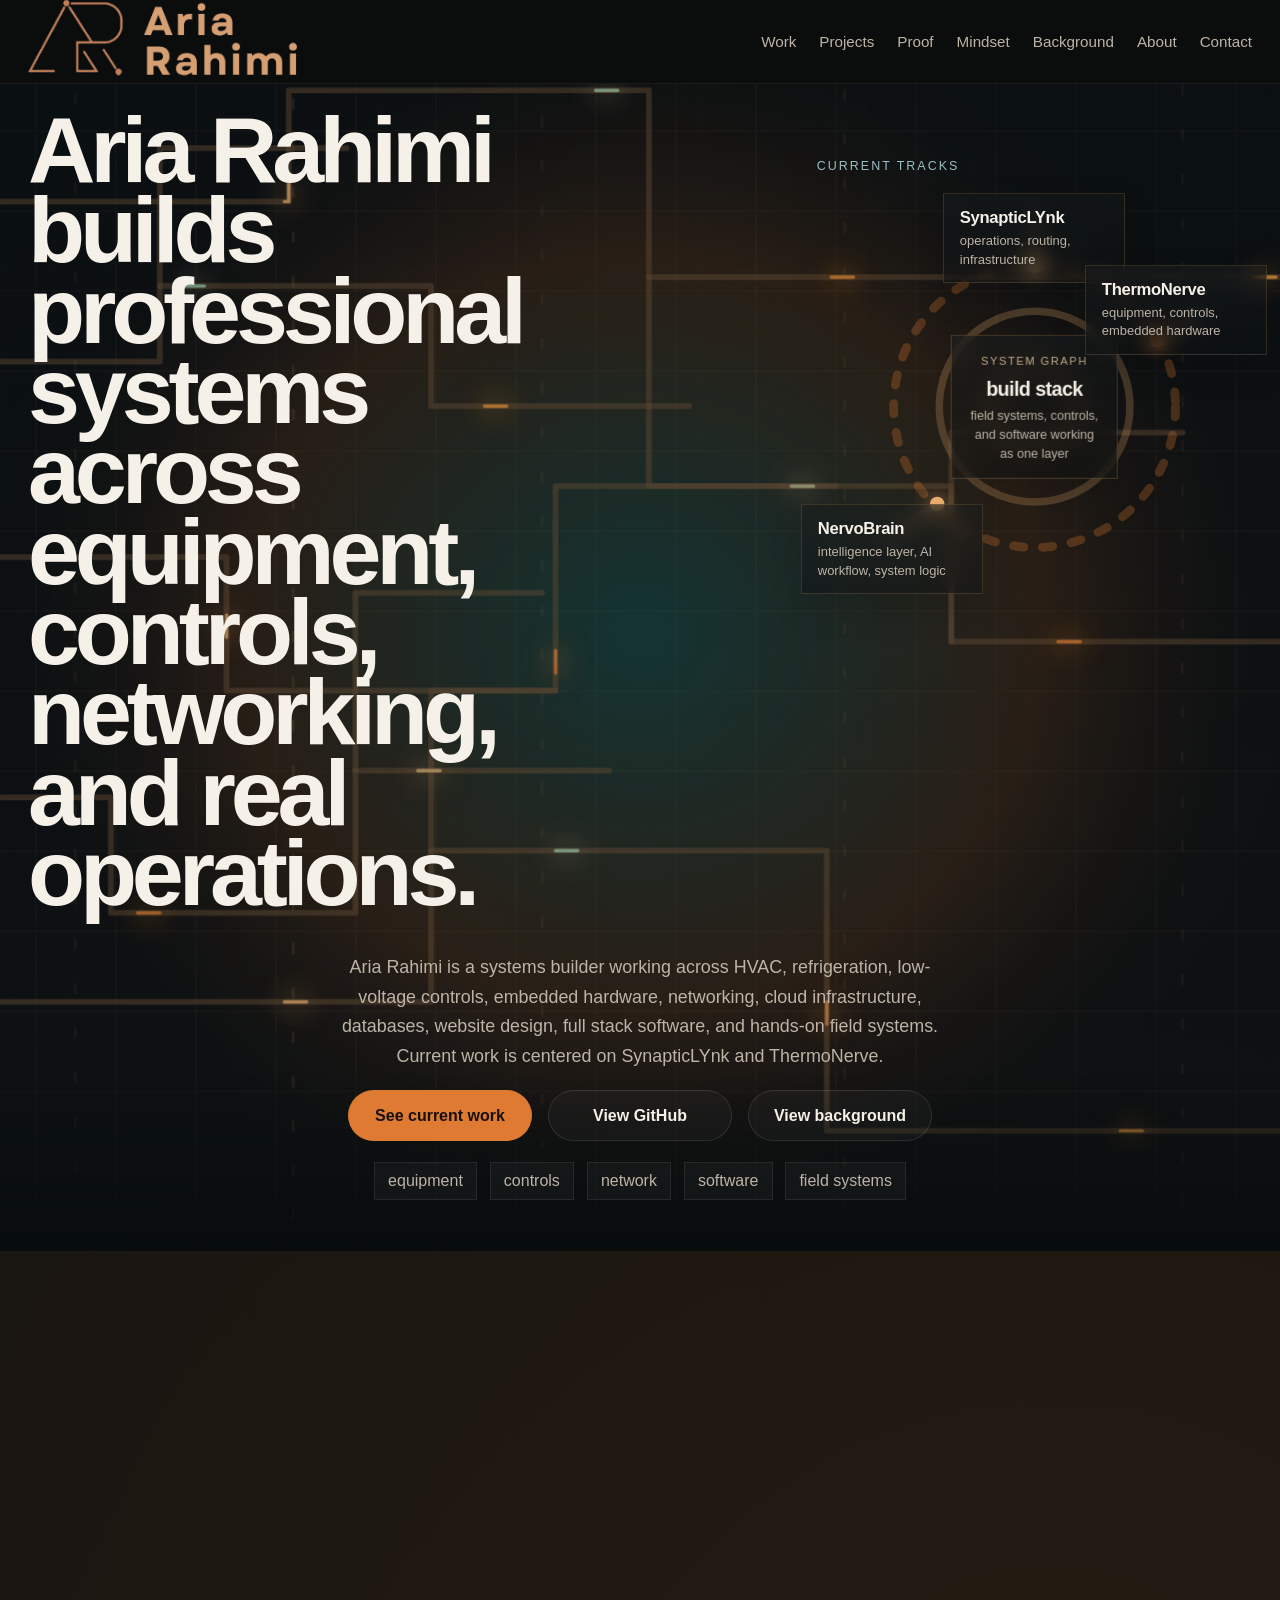
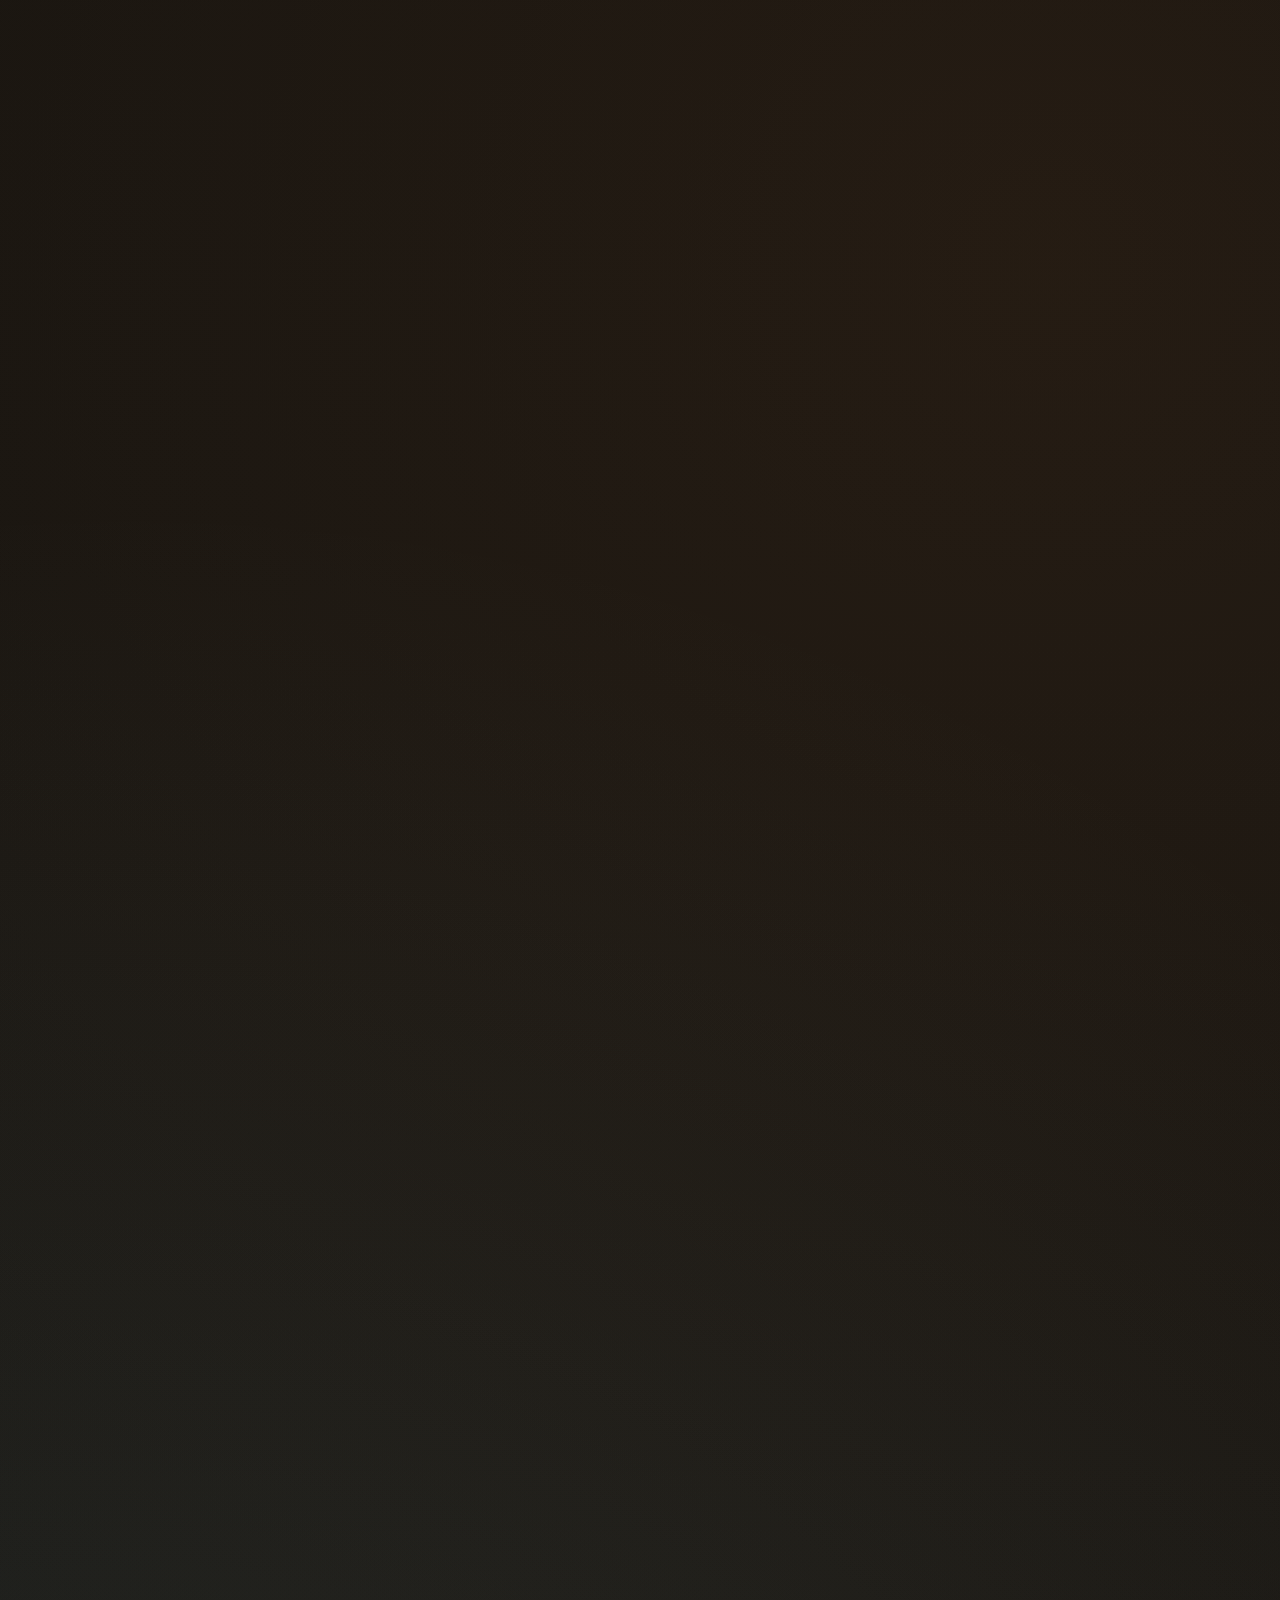
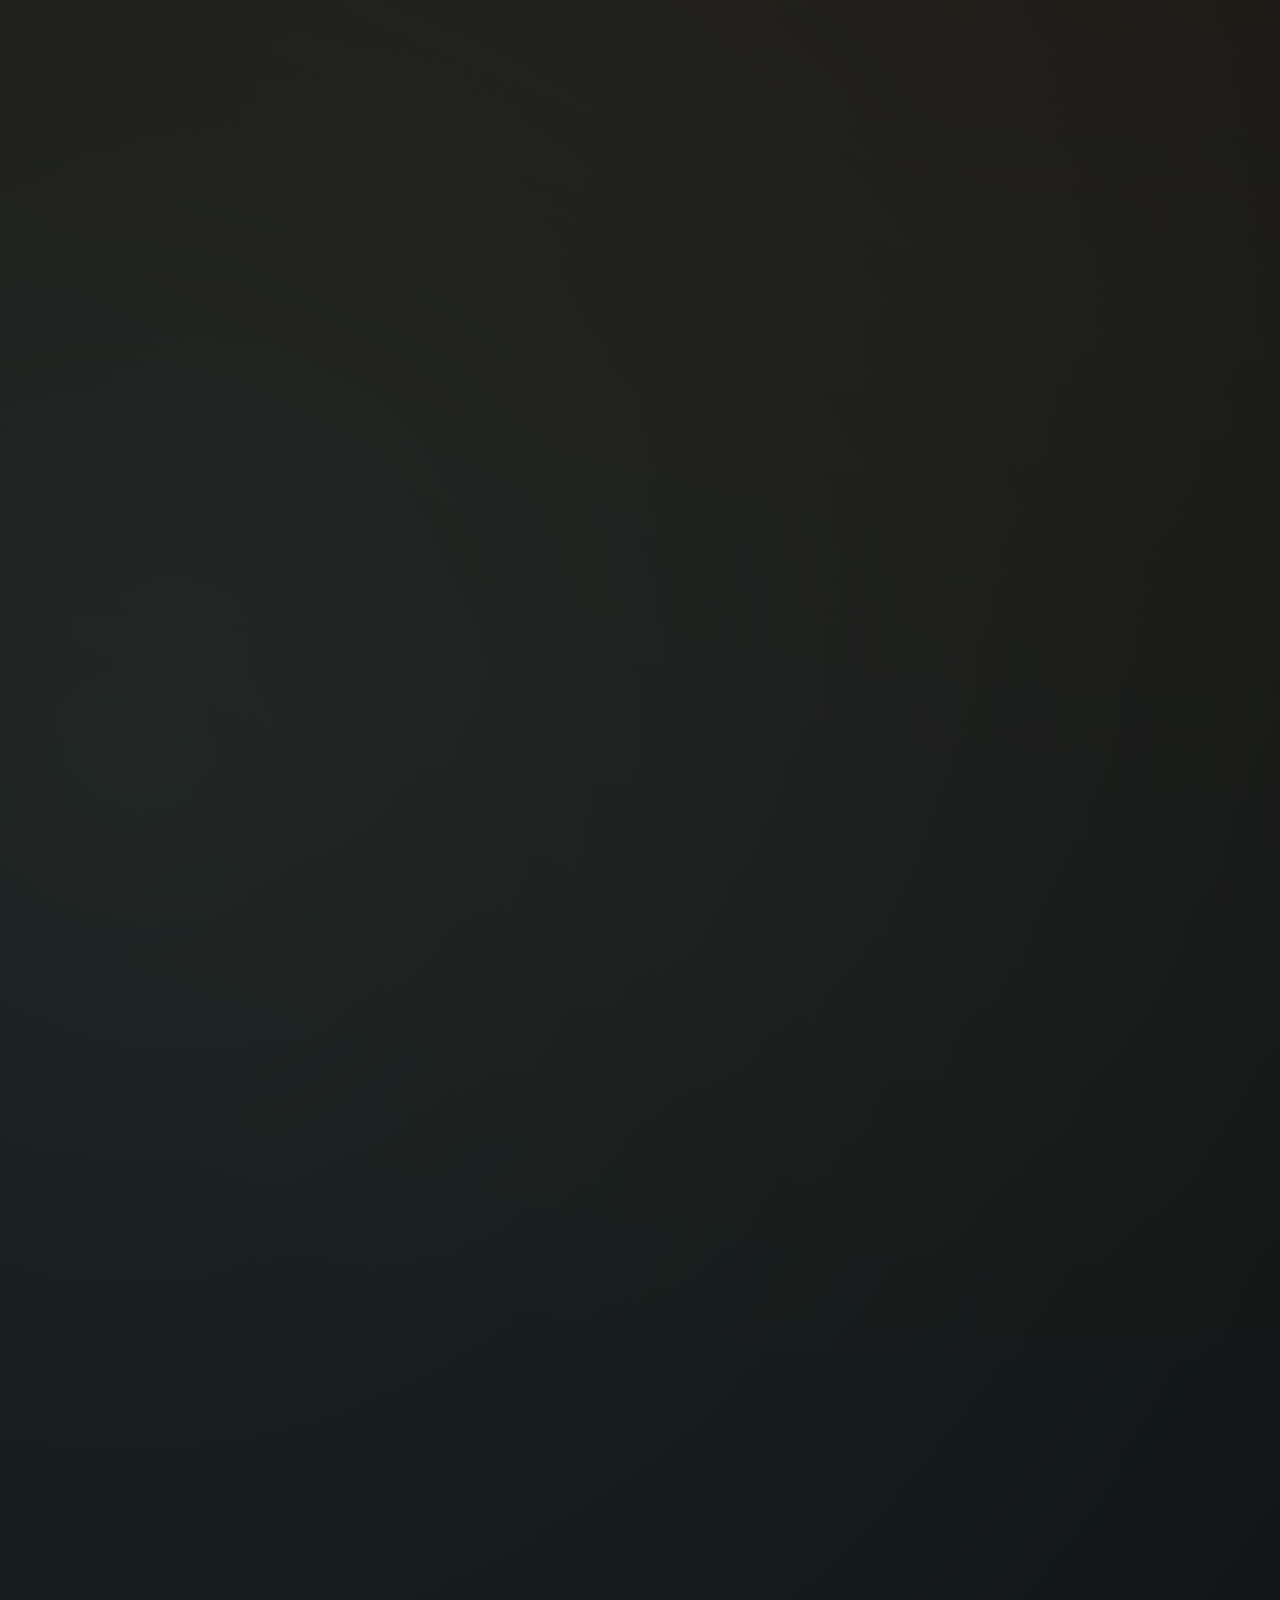
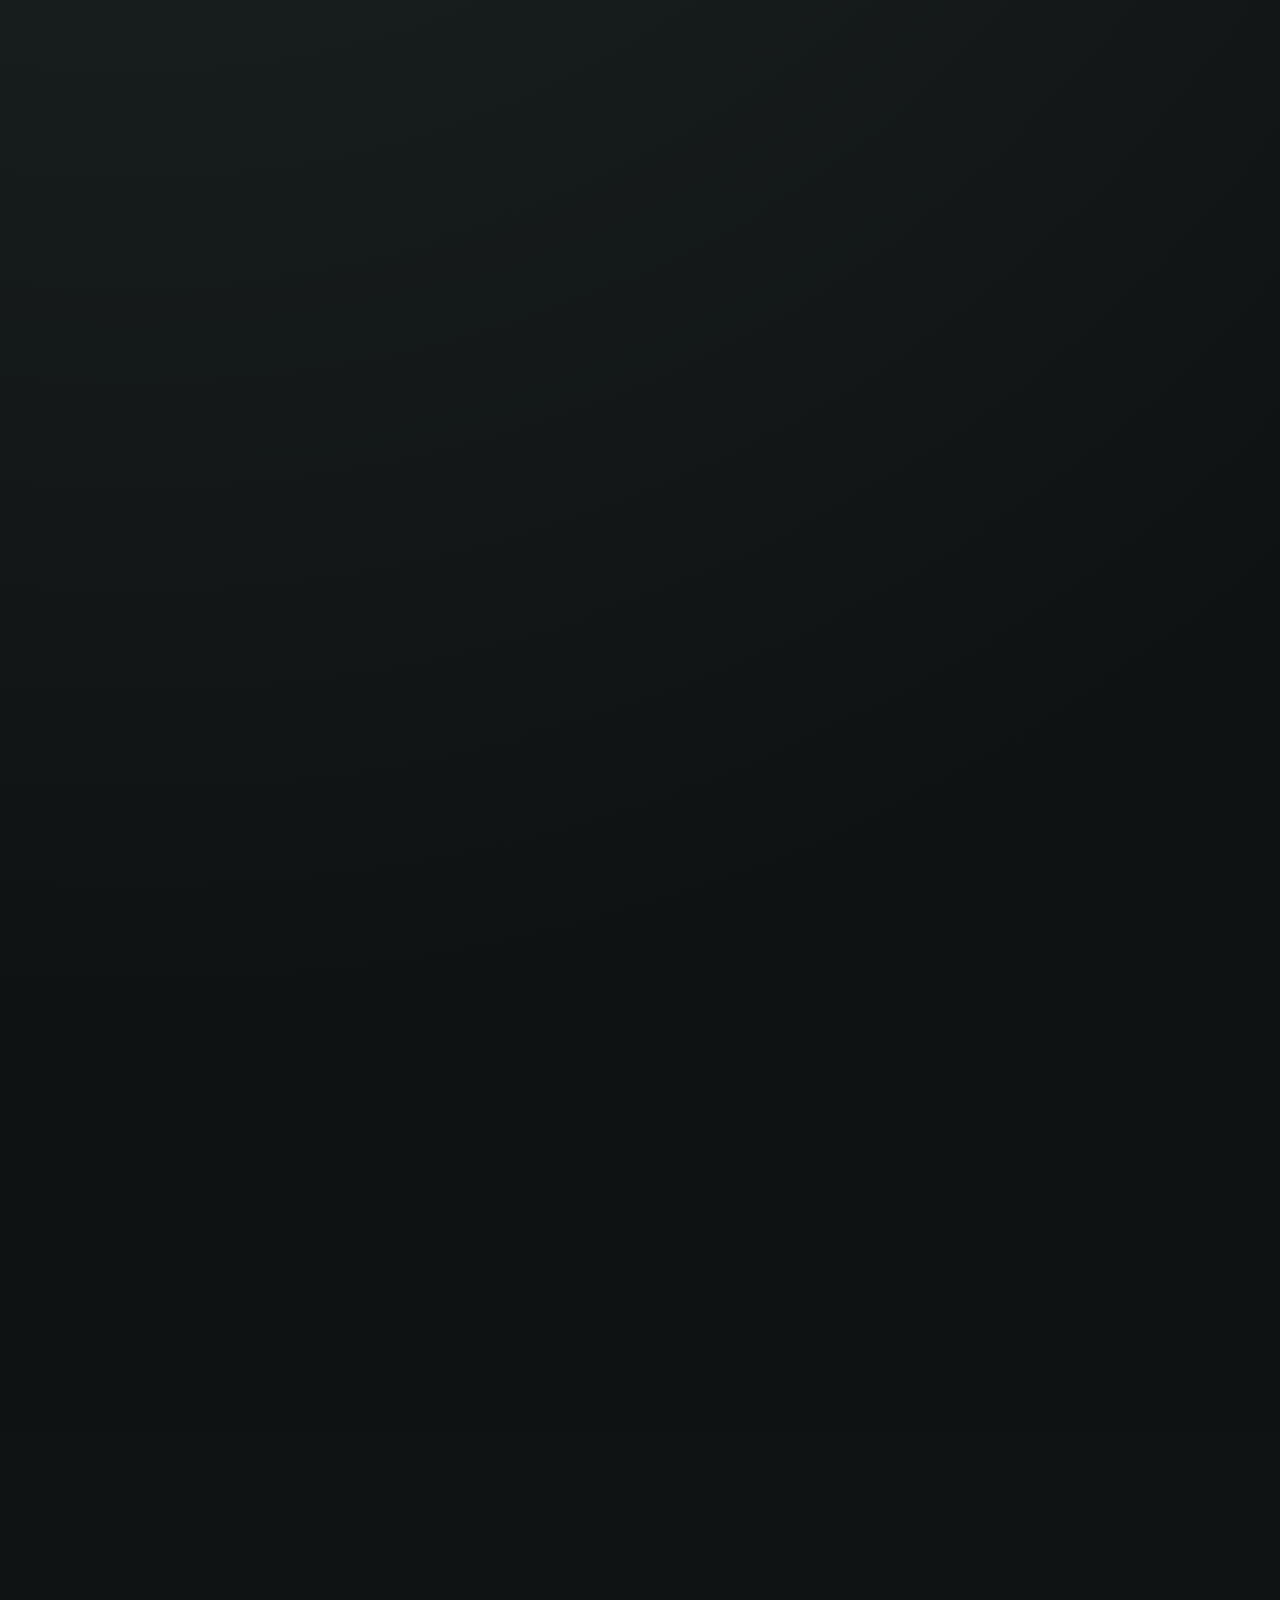
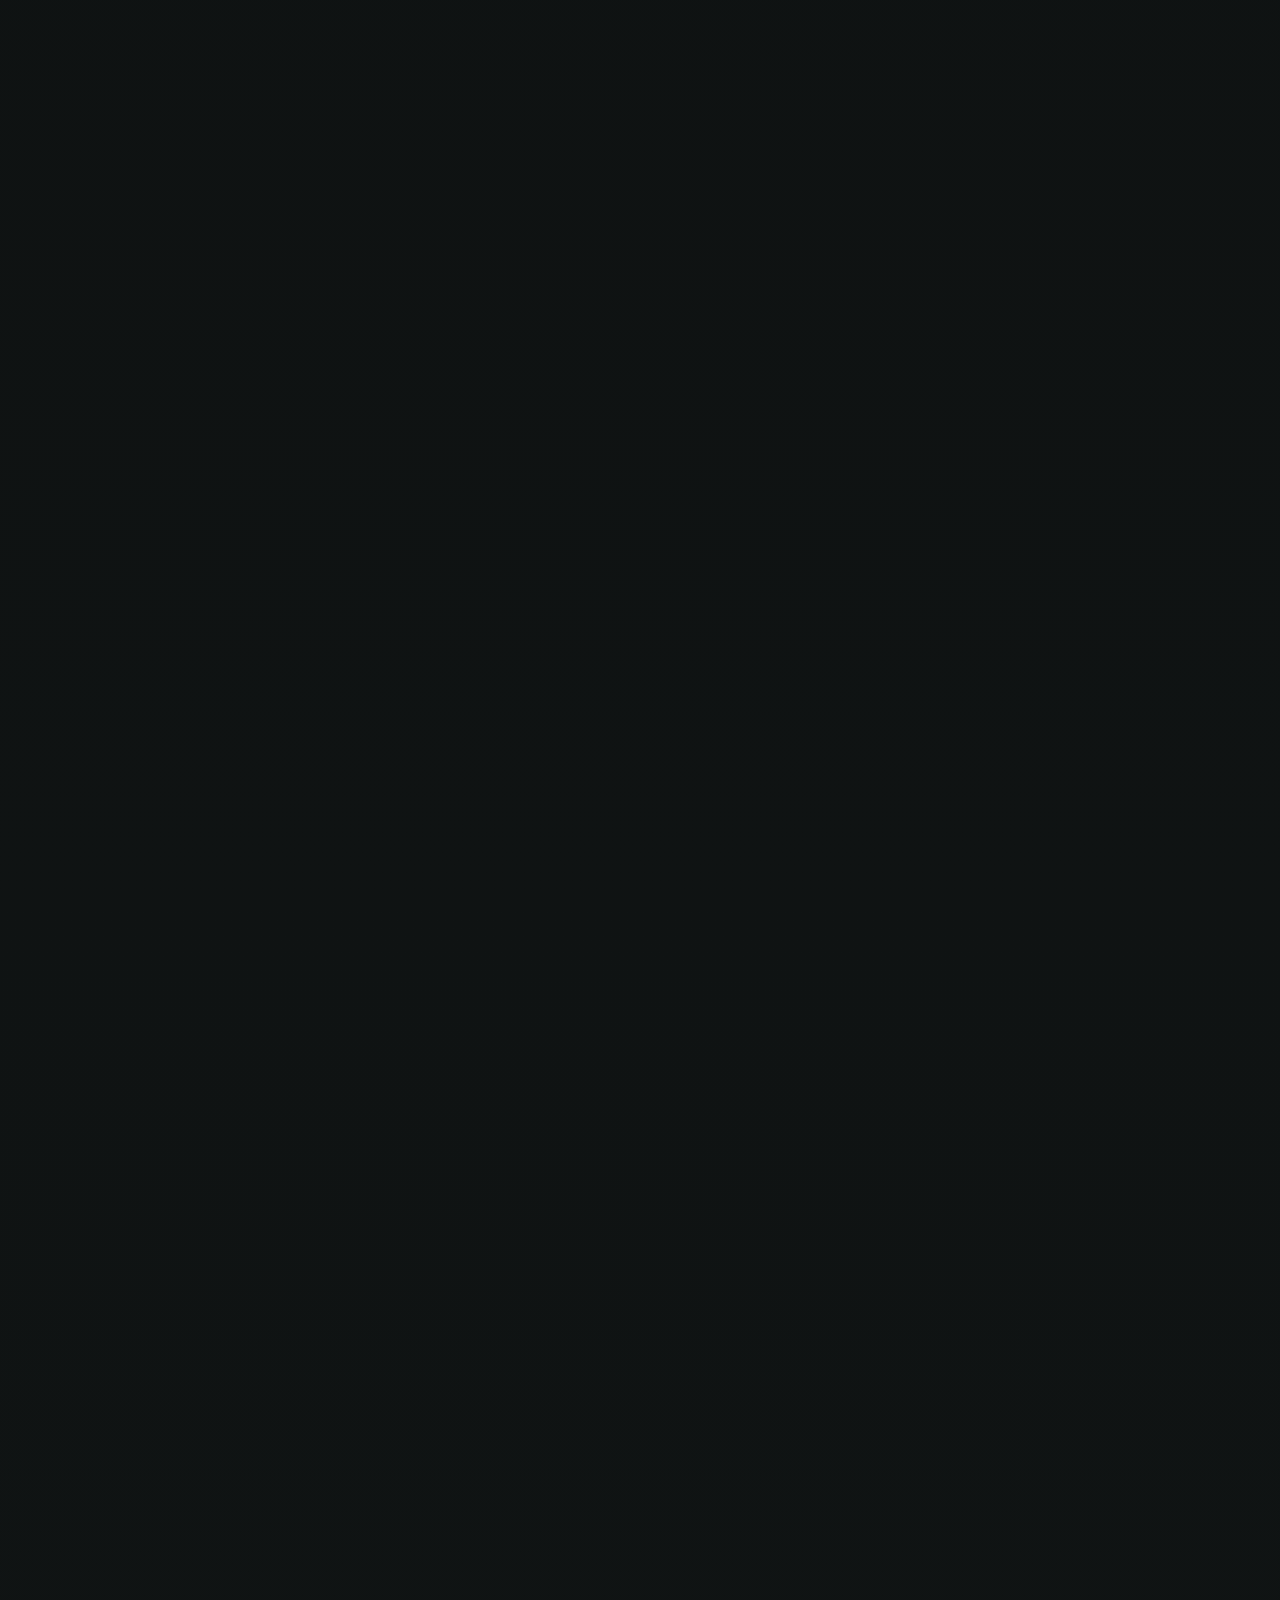
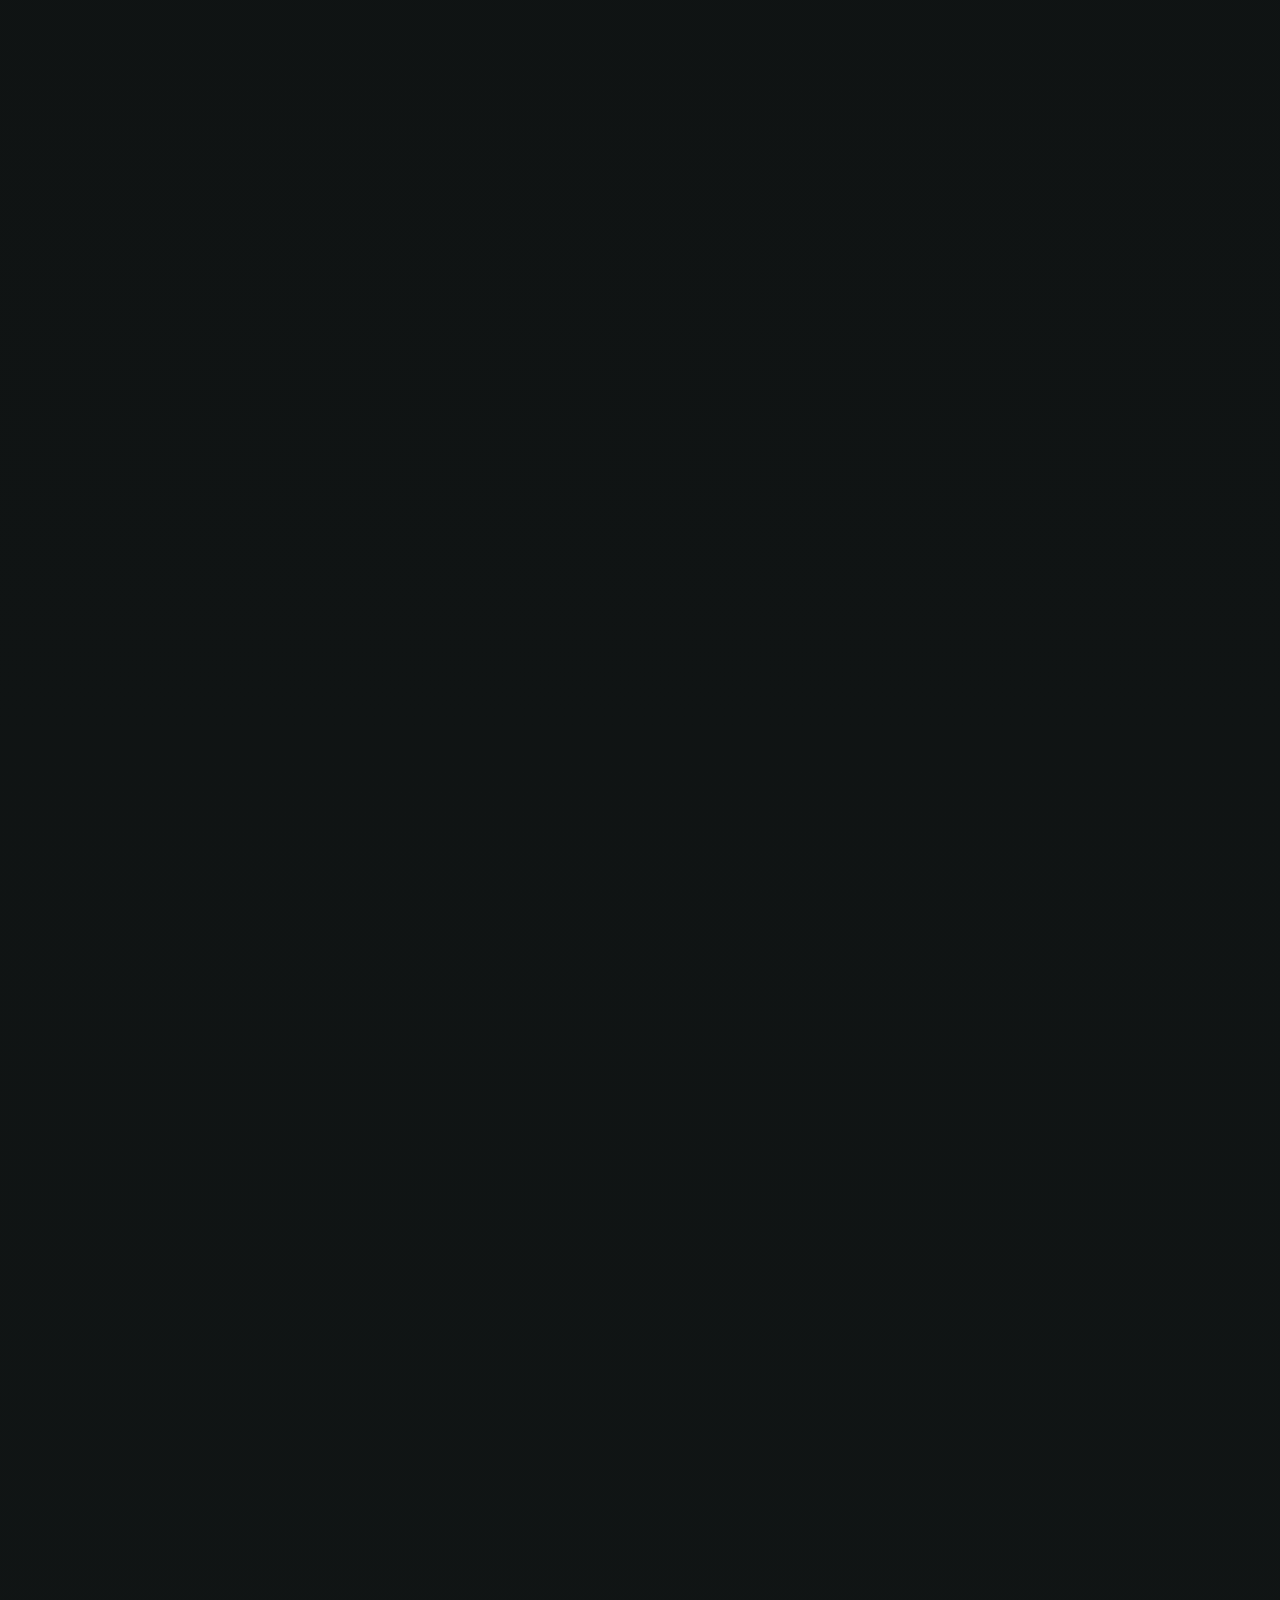
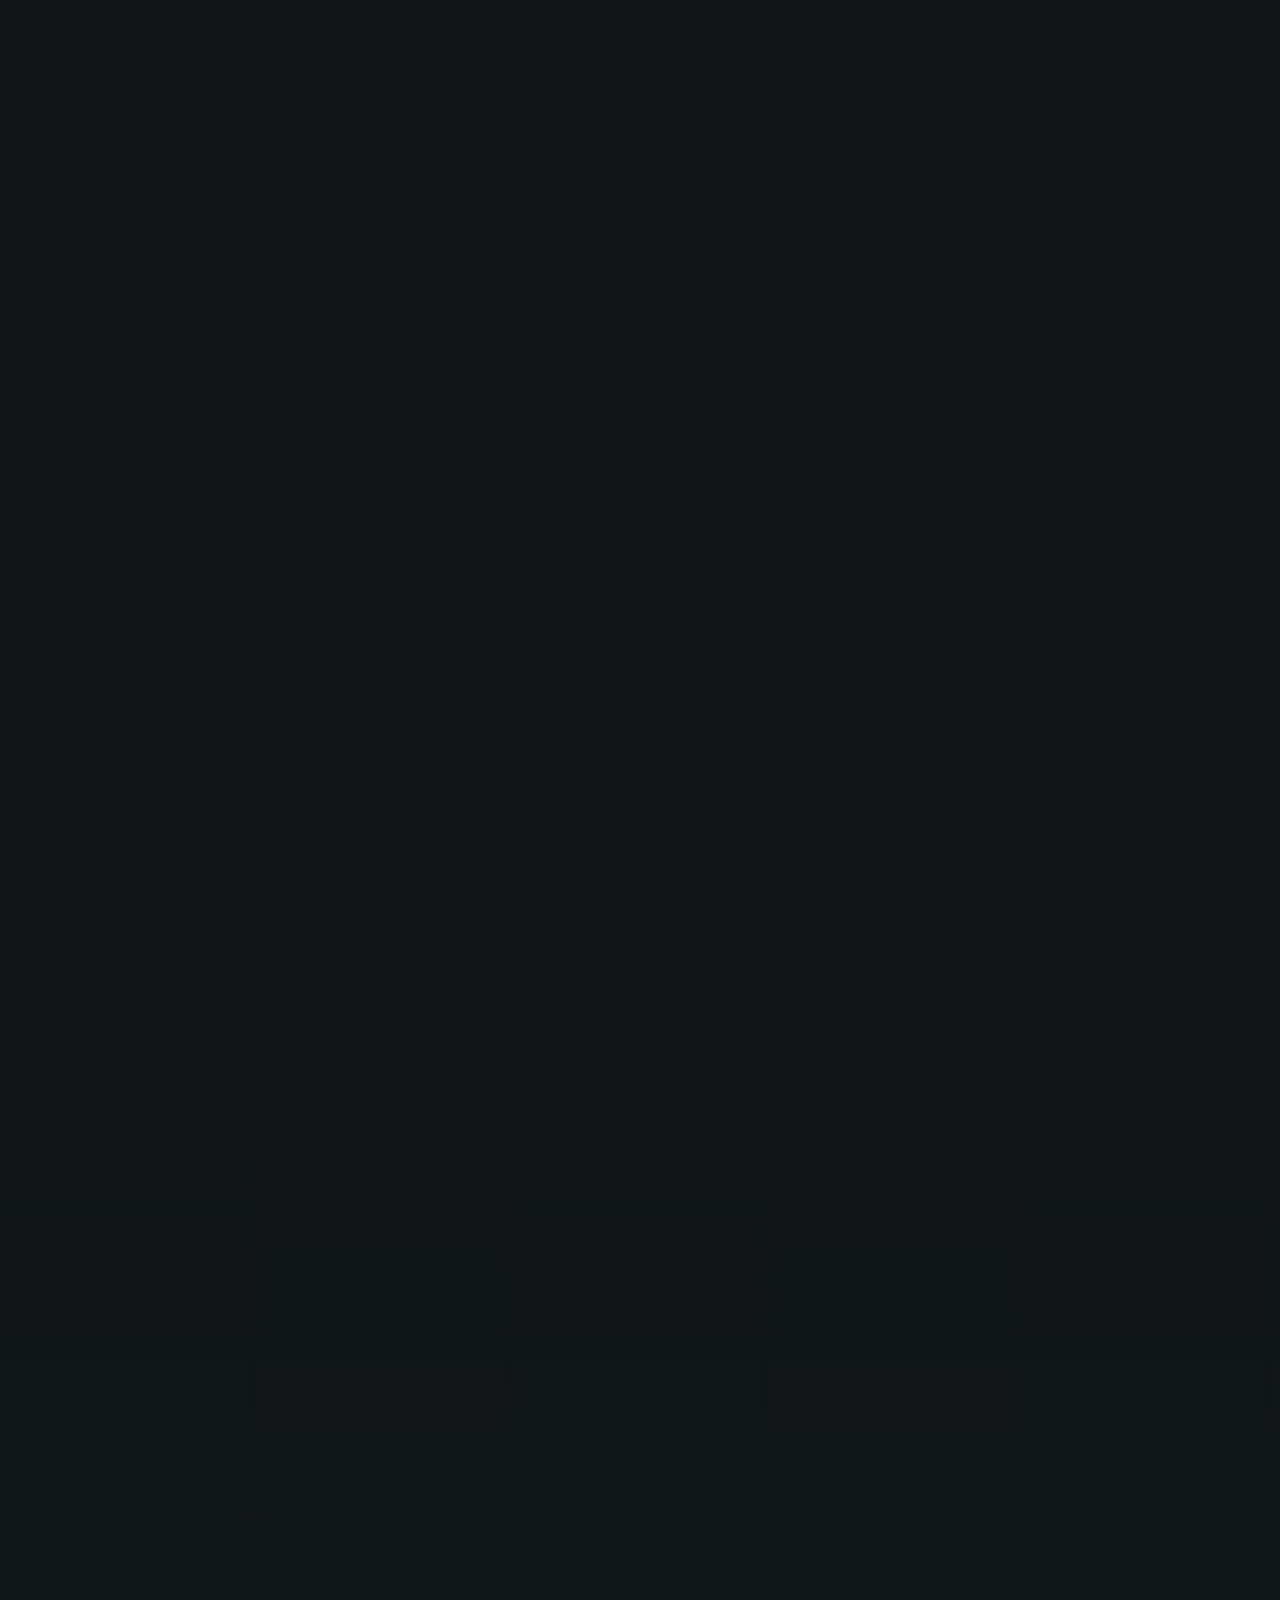
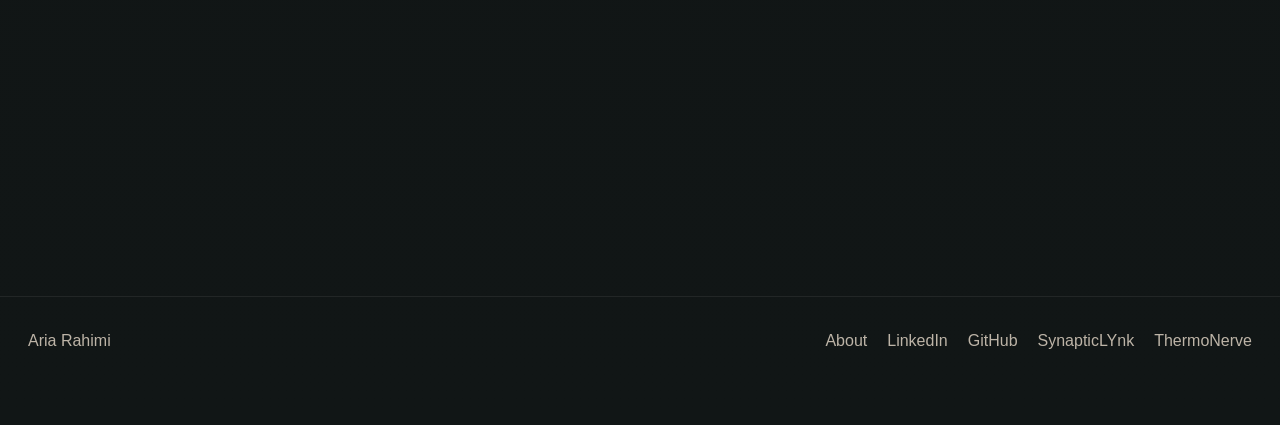
==== commit 59e70a35: "Expand FAQ coverage across skill areas" ====
--- a/index.html
+++ b/index.html
@@ -121,6 +121,124 @@
           "publisher": {
             "@id": "https://ariarahimi.com/#person"
           }
+        },
+        {
+          "@type": "FAQPage",
+          "@id": "https://ariarahimi.com/#faq",
+          "mainEntity": [
+            {
+              "@type": "Question",
+              "name": "Who is Aria Rahimi?",
+              "acceptedAnswer": {
+                "@type": "Answer",
+                "text": "Aria Rahimi is a systems builder working across HVAC, refrigeration, low-voltage controls, networking, cloud-connected infrastructure, embedded hardware, and full stack software."
+              }
+            },
+            {
+              "@type": "Question",
+              "name": "What kind of systems does Aria Rahimi build?",
+              "acceptedAnswer": {
+                "@type": "Answer",
+                "text": "The work ranges from field systems and equipment controls to smart-home integration, embedded prototypes, operational dashboards, and connected software around real-world jobs."
+              }
+            },
+            {
+              "@type": "Question",
+              "name": "Does Aria Rahimi work across both hardware and software?",
+              "acceptedAnswer": {
+                "@type": "Answer",
+                "text": "Yes. The work crosses physical equipment, controls, wiring, and electronics as well as website design, full stack development, cloud infrastructure, databases, and operational software."
+              }
+            },
+            {
+              "@type": "Question",
+              "name": "What is SynapticLYnk?",
+              "acceptedAnswer": {
+                "@type": "Answer",
+                "text": "SynapticLYnk is a systems platform direction built around operations, workflow visibility, equipment context, and connected infrastructure."
+              }
+            },
+            {
+              "@type": "Question",
+              "name": "What is ThermoNerve?",
+              "acceptedAnswer": {
+                "@type": "Answer",
+                "text": "ThermoNerve is the hardware and controls direction focused on connected equipment, sensing, and real operating environments."
+              }
+            },
+            {
+              "@type": "Question",
+              "name": "Does Aria Rahimi work with networking, cloud, and databases?",
+              "acceptedAnswer": {
+                "@type": "Answer",
+                "text": "Yes. That includes networking, IoT infrastructure, interoperability, cloud-connected systems, and database-backed software that supports operations and workflow."
+              }
+            },
+            {
+              "@type": "Question",
+              "name": "Does Aria Rahimi work in HVAC and refrigeration?",
+              "acceptedAnswer": {
+                "@type": "Answer",
+                "text": "Yes. HVAC and refrigeration are part of the real field background, including installs, equipment troubleshooting, control logic, electrical integration, and service-side problem solving."
+              }
+            },
+            {
+              "@type": "Question",
+              "name": "Does Aria Rahimi handle low-voltage and smart-home systems?",
+              "acceptedAnswer": {
+                "@type": "Answer",
+                "text": "Yes. That includes low-voltage systems, smart-home controls, networking, lighting, security, sensors, and integrated platforms such as Home Assistant and Lutron RadioRA 3, supported by California C-7 licensing background."
+              }
+            },
+            {
+              "@type": "Question",
+              "name": "Does Aria Rahimi work with electrical and plumbing too?",
+              "acceptedAnswer": {
+                "@type": "Answer",
+                "text": "Yes. The build background includes residential electrical and plumbing work, which helps bridge software thinking with real jobsite constraints, equipment requirements, and installation logic."
+              }
+            },
+            {
+              "@type": "Question",
+              "name": "Does Aria Rahimi build robotics, electronics, or mechanical prototypes?",
+              "acceptedAnswer": {
+                "@type": "Answer",
+                "text": "Yes. The work includes embedded hardware, breadboard and module prototyping, soldering, fabrication thinking, mechanical problem solving, and prototype systems that connect software to physical devices."
+              }
+            },
+            {
+              "@type": "Question",
+              "name": "Can Aria Rahimi design websites, dashboards, and software interfaces?",
+              "acceptedAnswer": {
+                "@type": "Answer",
+                "text": "Yes. Aria Rahimi also works in website design, full stack development, dashboards, product direction, and interface design with a focus on systems that feel useful in real operations, not generic software."
+              }
+            },
+            {
+              "@type": "Question",
+              "name": "Does Aria Rahimi have experience in sound engineering and audio systems?",
+              "acceptedAnswer": {
+                "@type": "Answer",
+                "text": "Yes. That background includes live sound setup, signal flow, mixers, processing, amplifiers, tuning, and practical audio-system thinking developed through both event sound work and music production."
+              }
+            },
+            {
+              "@type": "Question",
+              "name": "What do the certifications on the site represent?",
+              "acceptedAnswer": {
+                "@type": "Answer",
+                "text": "The certifications support the broader technical range around controls, low-voltage systems, PLC learning, IT support, security exposure, and smart-home platforms. They reinforce the story, but the strongest proof is still the actual build work."
+              }
+            },
+            {
+              "@type": "Question",
+              "name": "What makes Aria Rahimi different from a typical specialist?",
+              "acceptedAnswer": {
+                "@type": "Answer",
+                "text": "The difference is range and integration. Instead of staying inside one silo, Aria Rahimi can move between field work, controls, networking, embedded hardware, software, and design, then connect those layers into one practical system."
+              }
+            }
+          ]
         }
       ]
     }
@@ -763,6 +881,76 @@
       </div>
     </section>
 
+    <section id="faq" class="section reveal faq-section">
+      <div class="section-inner">
+        <div class="section-heading">
+          <p class="eyebrow">FAQ</p>
+          <h2>Short answers to what people usually want to know.</h2>
+          <p>
+            This section exists to make the public story easier to understand without forcing every detail into the homepage headline.
+          </p>
+        </div>
+        <div class="faq-list">
+          <details class="faq-item">
+            <summary>Who is Aria Rahimi?</summary>
+            <p>Aria Rahimi is a systems builder working across HVAC, refrigeration, low-voltage controls, networking, cloud-connected infrastructure, embedded hardware, and full stack software.</p>
+          </details>
+          <details class="faq-item">
+            <summary>What kind of systems does Aria Rahimi build?</summary>
+            <p>The work ranges from field systems and equipment controls to smart-home integration, embedded prototypes, operational dashboards, and connected software around real-world jobs.</p>
+          </details>
+          <details class="faq-item">
+            <summary>Does Aria Rahimi work across both hardware and software?</summary>
+            <p>Yes. The work crosses physical equipment, controls, wiring, and electronics as well as website design, full stack development, cloud infrastructure, databases, and operational software.</p>
+          </details>
+          <details class="faq-item">
+            <summary>What is SynapticLYnk?</summary>
+            <p>SynapticLYnk is a systems platform direction built around operations, workflow visibility, equipment context, and connected infrastructure.</p>
+          </details>
+          <details class="faq-item">
+            <summary>What is ThermoNerve?</summary>
+            <p>ThermoNerve is the hardware and controls direction focused on connected equipment, sensing, and real operating environments.</p>
+          </details>
+          <details class="faq-item">
+            <summary>Does Aria Rahimi work with networking, cloud, and databases?</summary>
+            <p>Yes. That includes networking, IoT infrastructure, interoperability, cloud-connected systems, and database-backed software that supports operations and workflow.</p>
+          </details>
+          <details class="faq-item">
+            <summary>Does Aria Rahimi work in HVAC and refrigeration?</summary>
+            <p>Yes. HVAC and refrigeration are part of the real field background, including installs, equipment troubleshooting, control logic, electrical integration, and service-side problem solving.</p>
+          </details>
+          <details class="faq-item">
+            <summary>Does Aria Rahimi handle low-voltage and smart-home systems?</summary>
+            <p>Yes. That includes low-voltage systems, smart-home controls, networking, lighting, security, sensors, and integrated platforms such as Home Assistant and Lutron RadioRA 3, supported by California C-7 licensing background.</p>
+          </details>
+          <details class="faq-item">
+            <summary>Does Aria Rahimi work with electrical and plumbing too?</summary>
+            <p>Yes. The build background includes residential electrical and plumbing work, which helps bridge software thinking with real jobsite constraints, equipment requirements, and installation logic.</p>
+          </details>
+          <details class="faq-item">
+            <summary>Does Aria Rahimi build robotics, electronics, or mechanical prototypes?</summary>
+            <p>Yes. The work includes embedded hardware, breadboard and module prototyping, soldering, fabrication thinking, mechanical problem solving, and prototype systems that connect software to physical devices.</p>
+          </details>
+          <details class="faq-item">
+            <summary>Can Aria Rahimi design websites, dashboards, and software interfaces?</summary>
+            <p>Yes. Aria Rahimi also works in website design, full stack development, dashboards, product direction, and interface design with a focus on systems that feel useful in real operations, not generic software.</p>
+          </details>
+          <details class="faq-item">
+            <summary>Does Aria Rahimi have experience in sound engineering and audio systems?</summary>
+            <p>Yes. That background includes live sound setup, signal flow, mixers, processing, amplifiers, tuning, and practical audio-system thinking developed through both event sound work and music production.</p>
+          </details>
+          <details class="faq-item">
+            <summary>What do the certifications on the site represent?</summary>
+            <p>The certifications support the broader technical range around controls, low-voltage systems, PLC learning, IT support, security exposure, and smart-home platforms. They reinforce the story, but the strongest proof is still the actual build work.</p>
+          </details>
+          <details class="faq-item">
+            <summary>What makes Aria Rahimi different from a typical specialist?</summary>
+            <p>The difference is range and integration. Instead of staying inside one silo, Aria Rahimi can move between field work, controls, networking, embedded hardware, software, and design, then connect those layers into one practical system.</p>
+          </details>
+        </div>
+      </div>
+    </section>
+
     <section class="section reveal public-surfaces">
       <div class="section-inner">
         <div class="section-heading">
--- a/styles.css
+++ b/styles.css
@@ -1302,6 +1302,63 @@
   margin: 0;
 }
 
+.faq-list {
+  display: grid;
+  gap: 0.95rem;
+}
+
+.faq-item {
+  border: 1px solid rgba(255, 255, 255, 0.08);
+  background: rgba(255, 255, 255, 0.03);
+  transition: border-color 180ms ease, background 180ms ease, transform 180ms ease;
+}
+
+.faq-item[open] {
+  border-color: rgba(240, 178, 112, 0.28);
+  background: rgba(255, 255, 255, 0.045);
+}
+
+.faq-item:hover {
+  transform: translateY(-1px);
+}
+
+.faq-item summary {
+  cursor: pointer;
+  list-style: none;
+  padding: 1.1rem 3.8rem 1.1rem 1.2rem;
+  position: relative;
+  font-family: var(--font-display);
+  font-size: 1.05rem;
+  font-weight: 600;
+  color: var(--text);
+}
+
+.faq-item summary::-webkit-details-marker {
+  display: none;
+}
+
+.faq-item summary::after {
+  content: "+";
+  position: absolute;
+  right: 1.2rem;
+  top: 50%;
+  transform: translateY(-50%);
+  color: var(--warm);
+  font-size: 1.2rem;
+  font-weight: 600;
+}
+
+.faq-item[open] summary::after {
+  content: "−";
+}
+
+.faq-item p {
+  margin: 0;
+  padding: 0 1.2rem 1.2rem;
+  color: var(--muted);
+  max-width: 72ch;
+}
+
 .credential-card-wide {
   grid-column: span 2;
 }
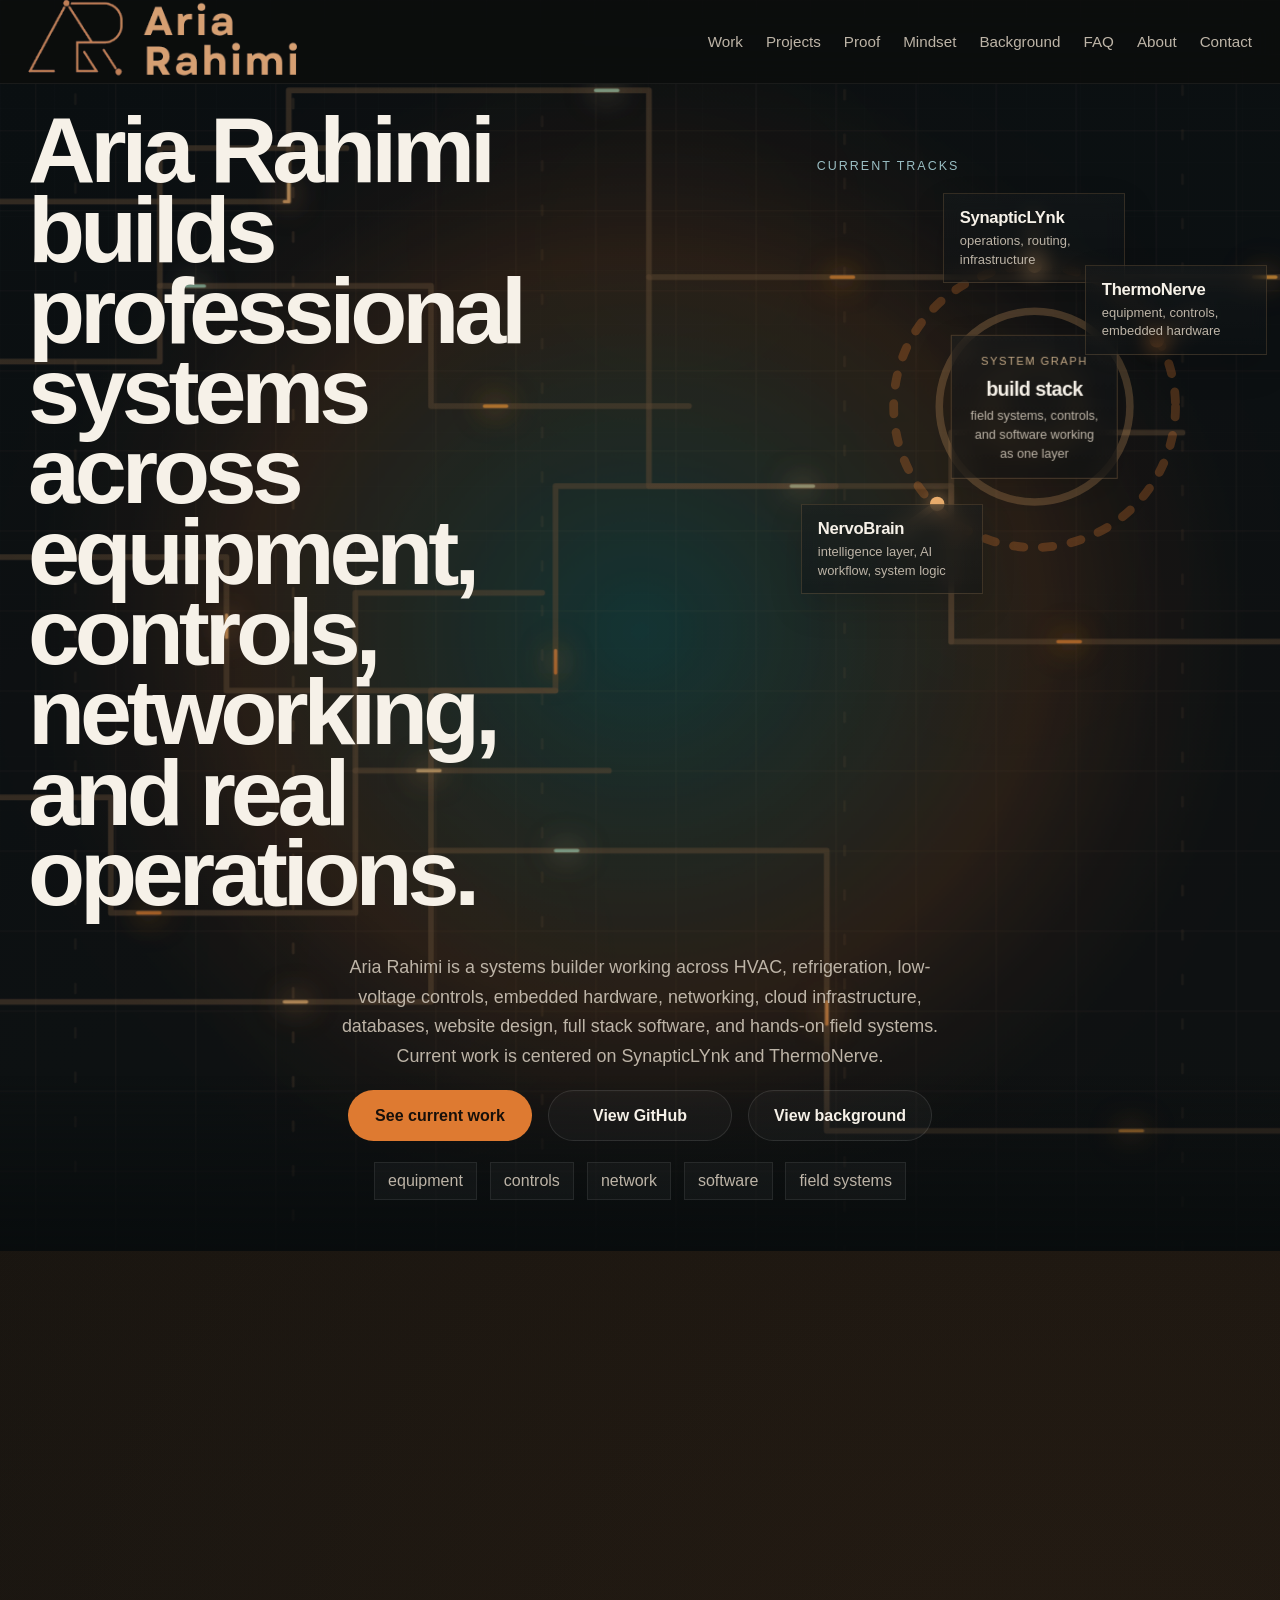
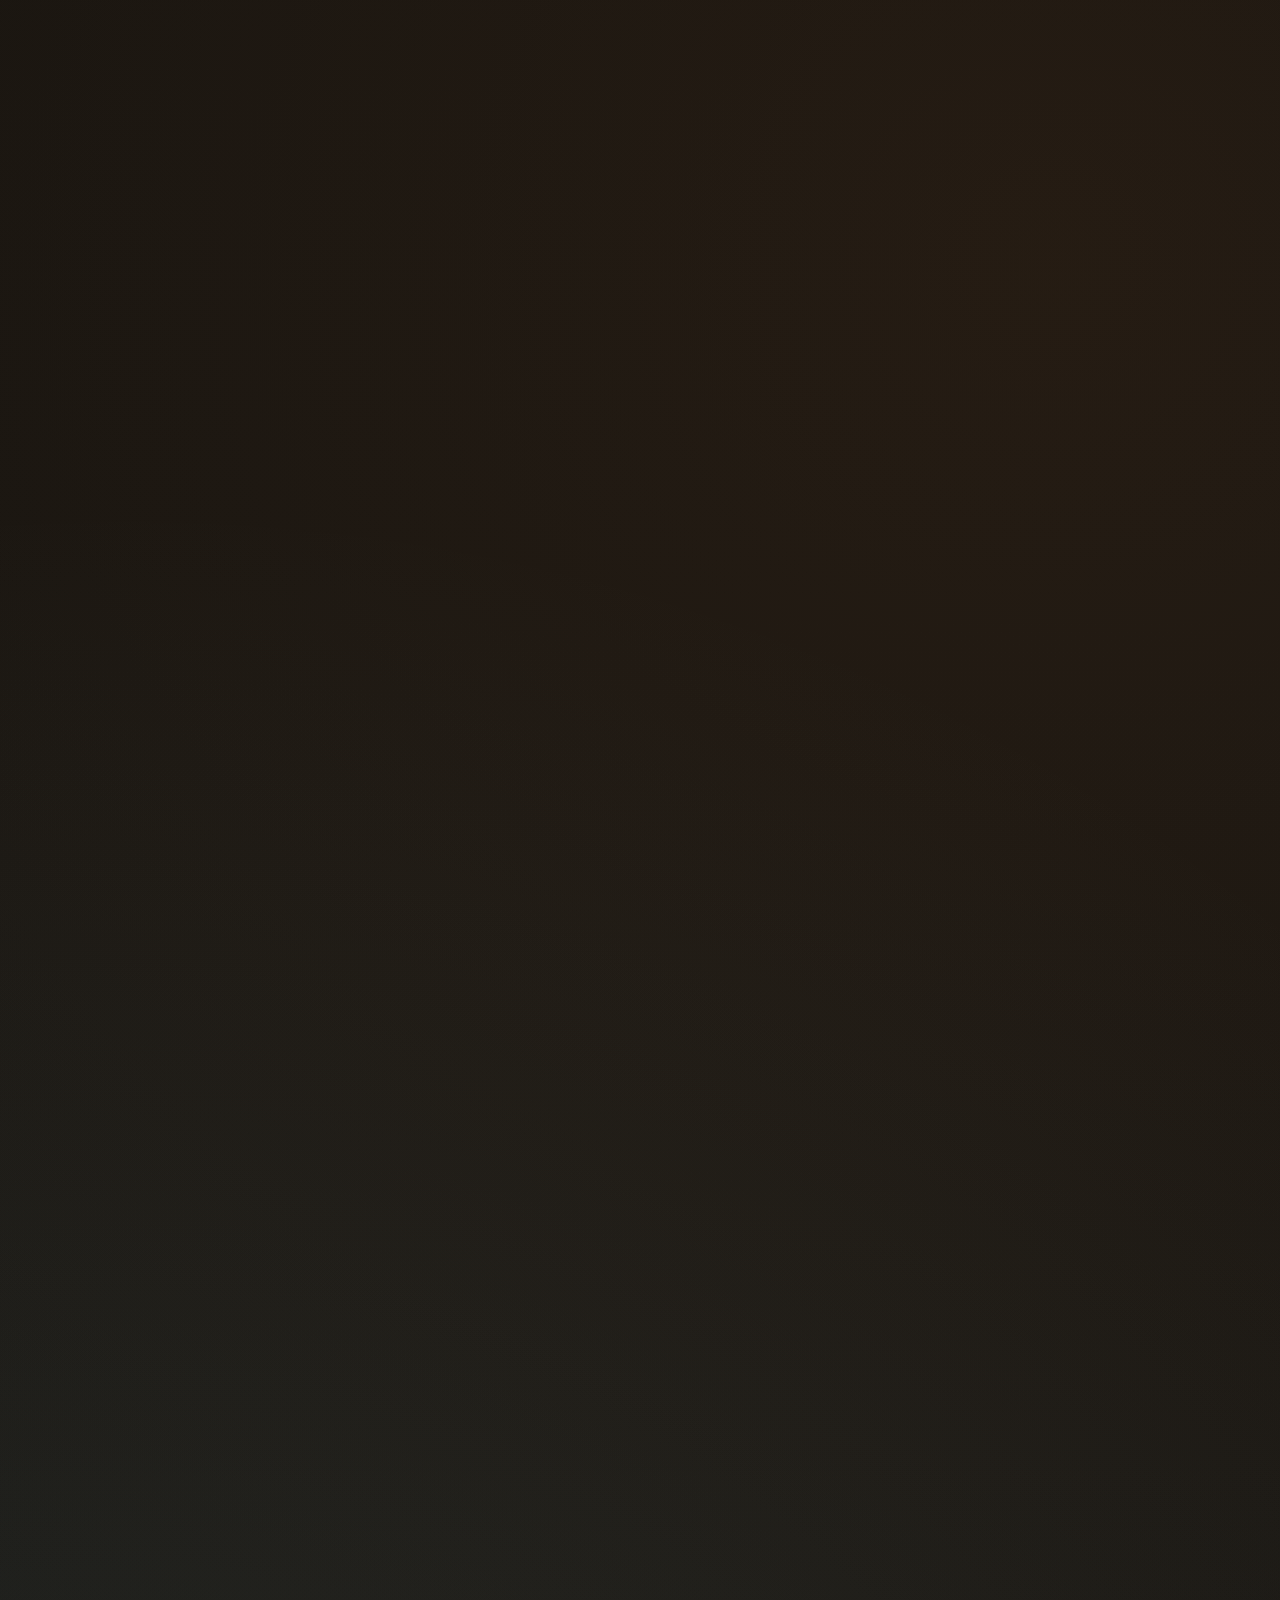
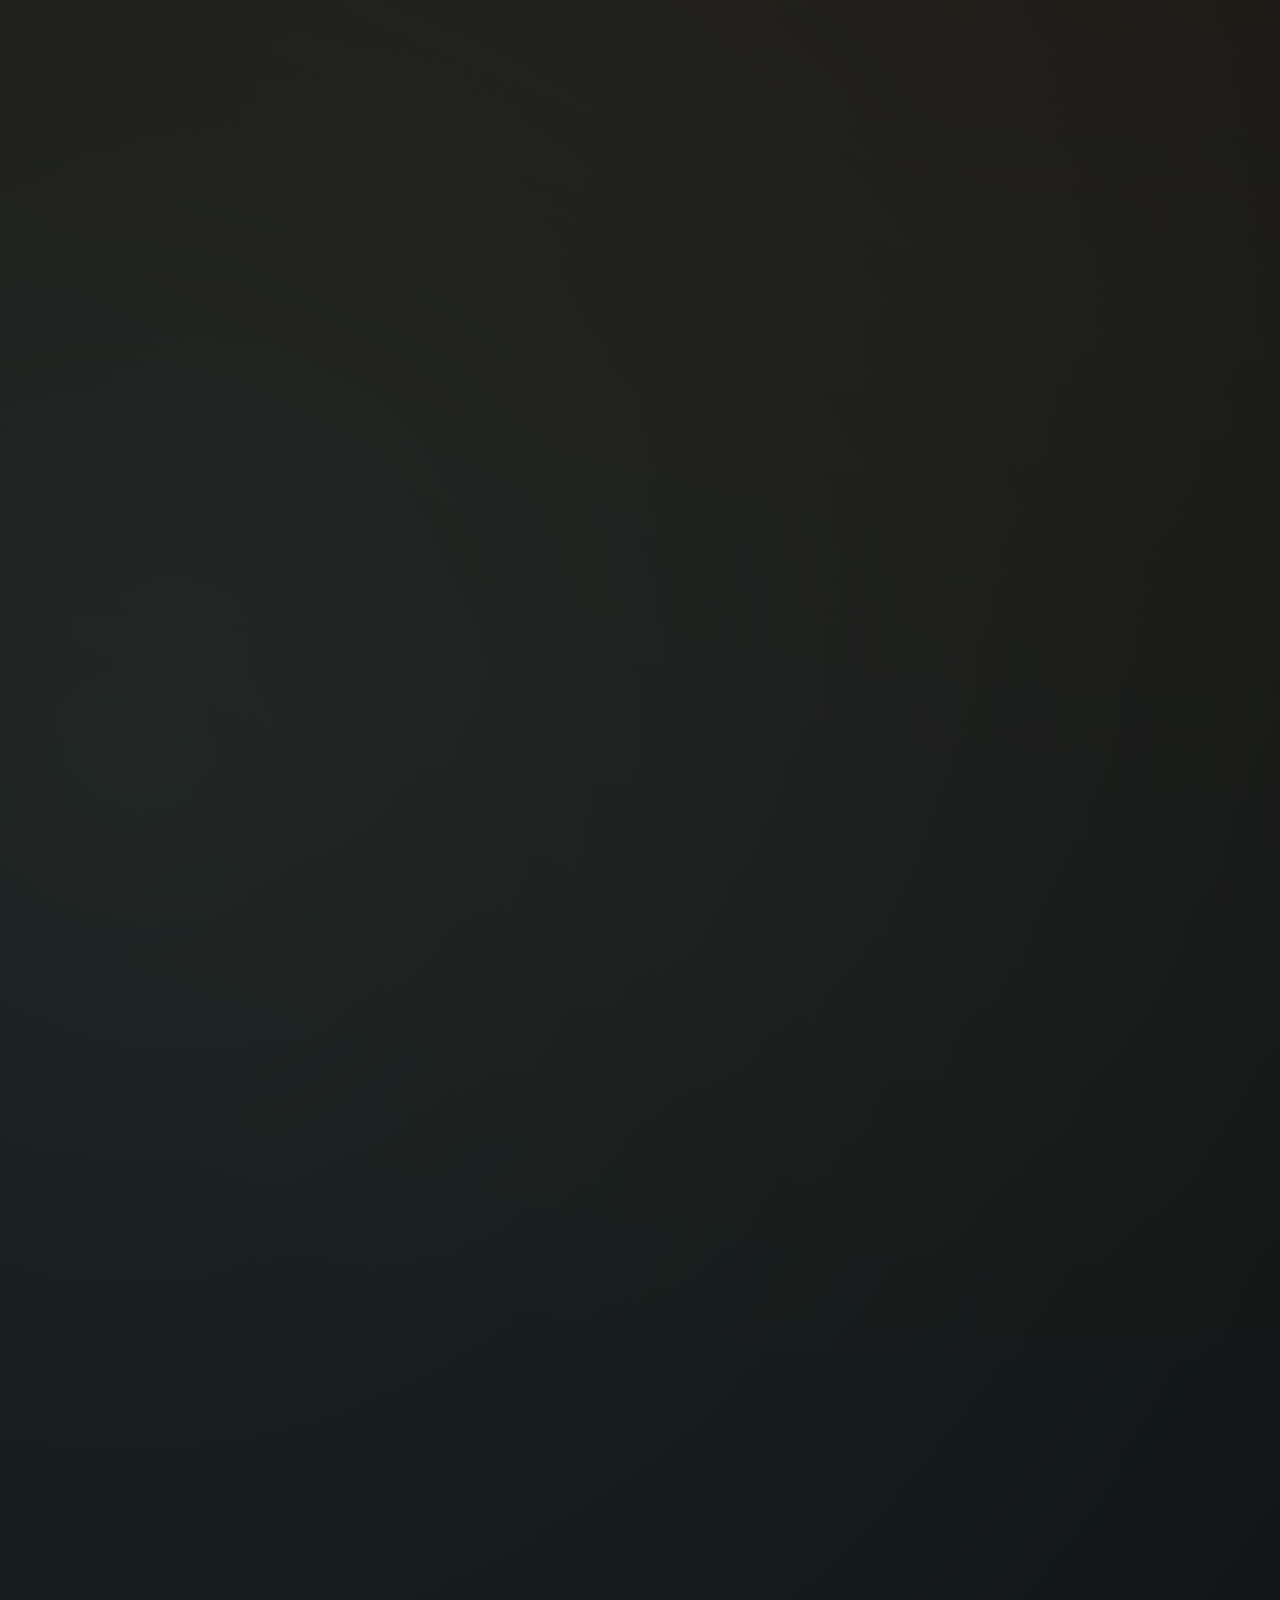
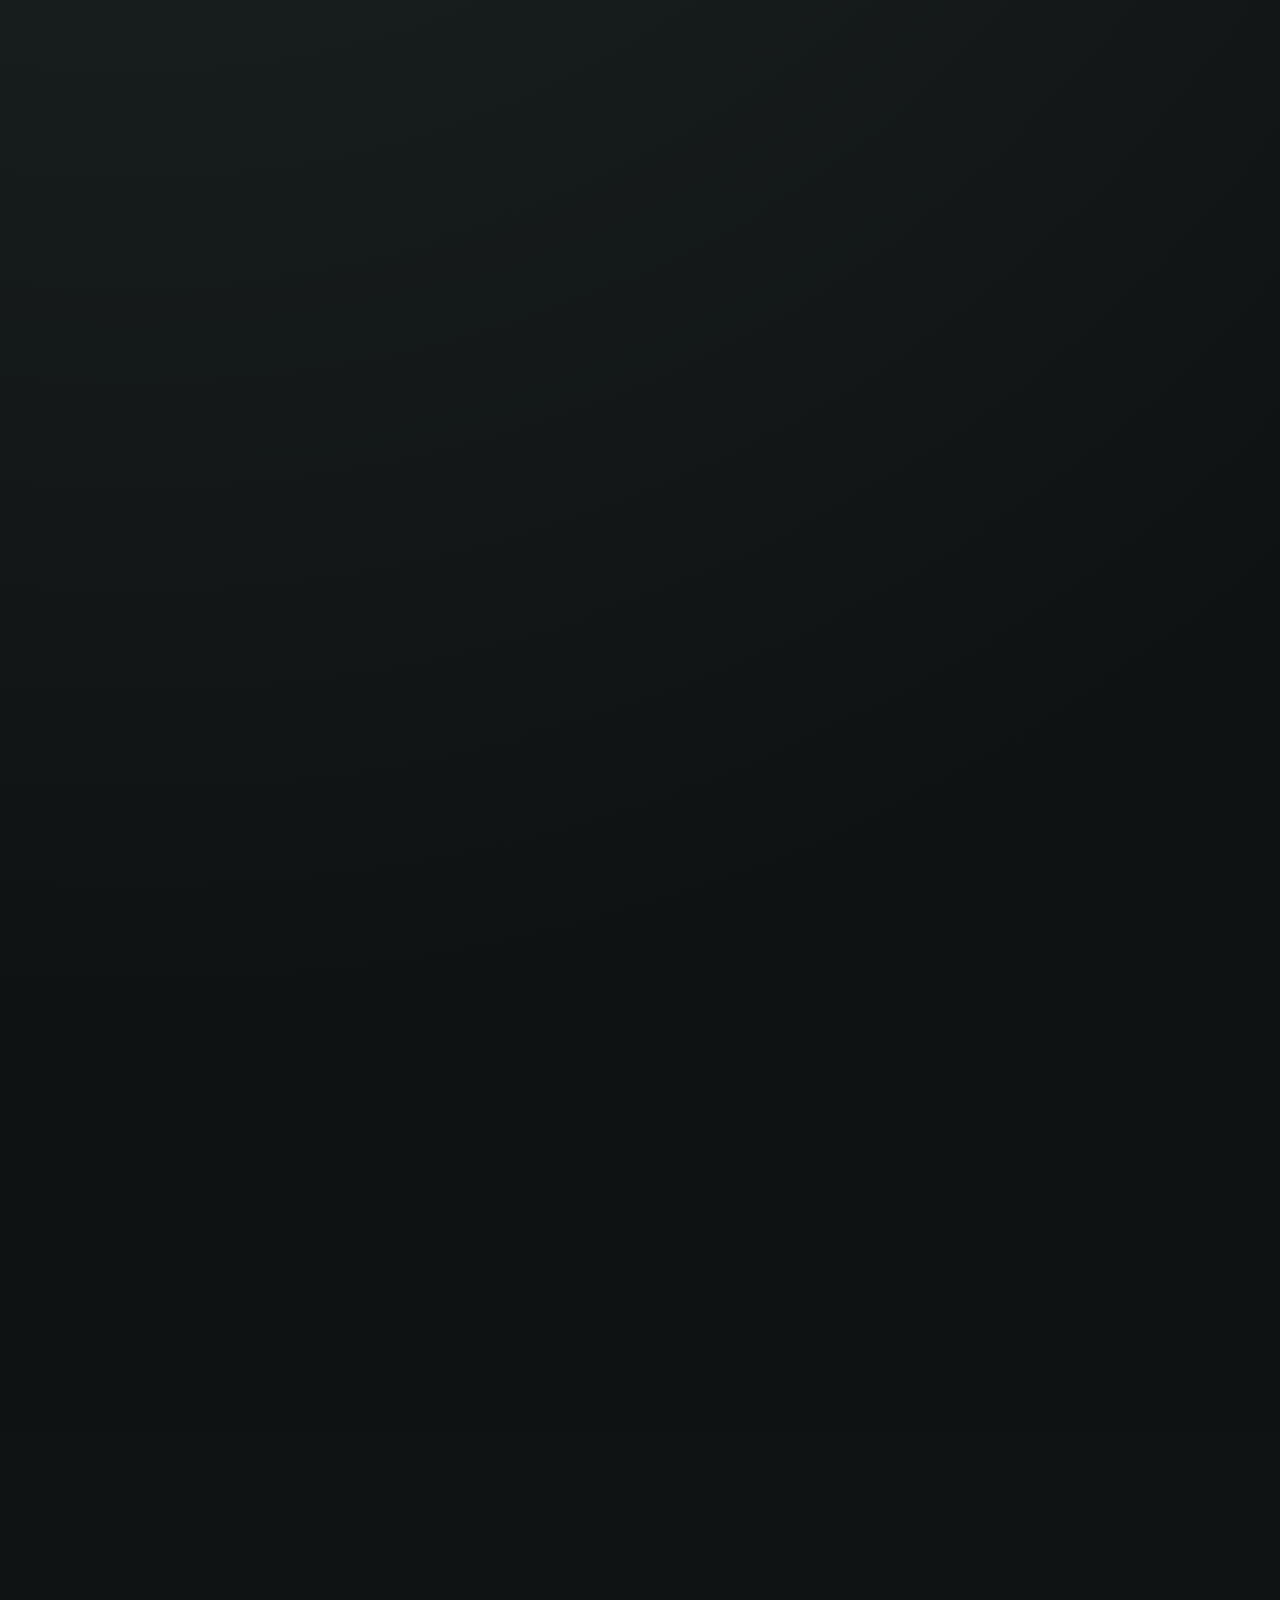
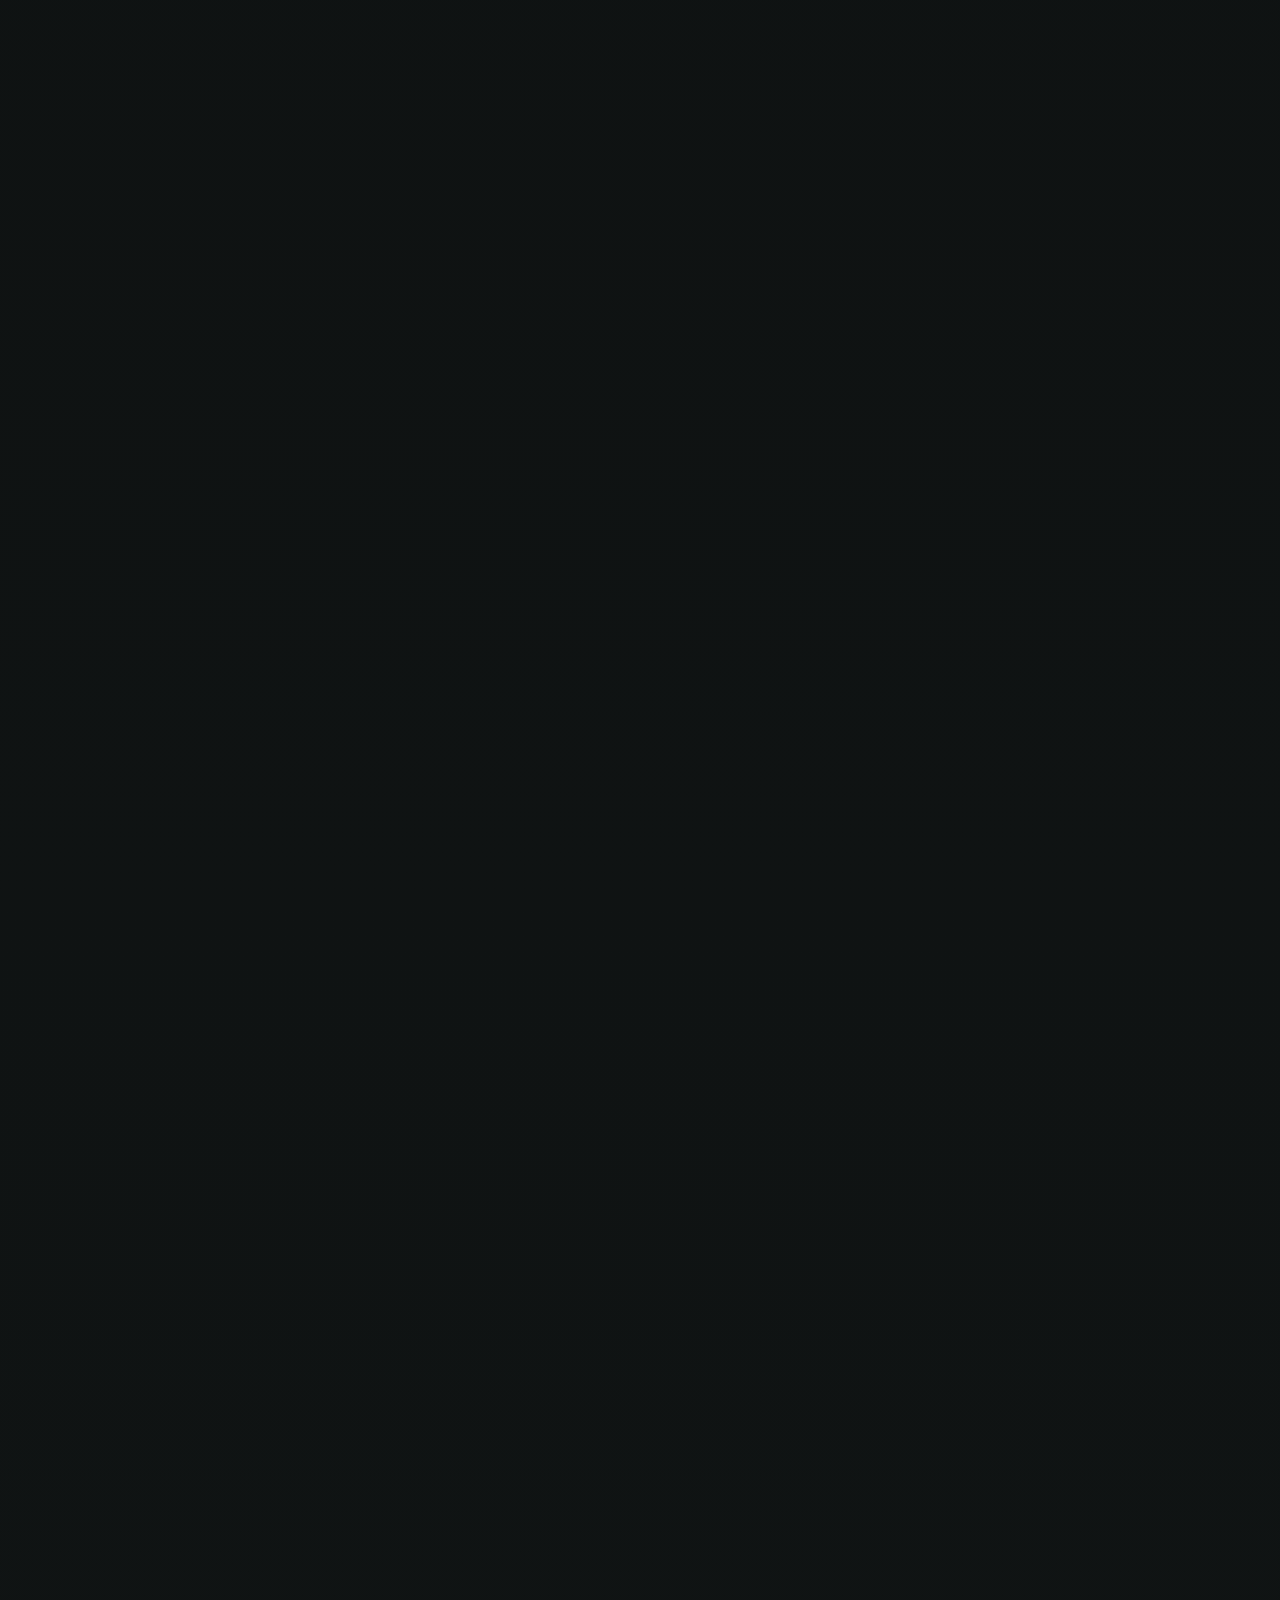
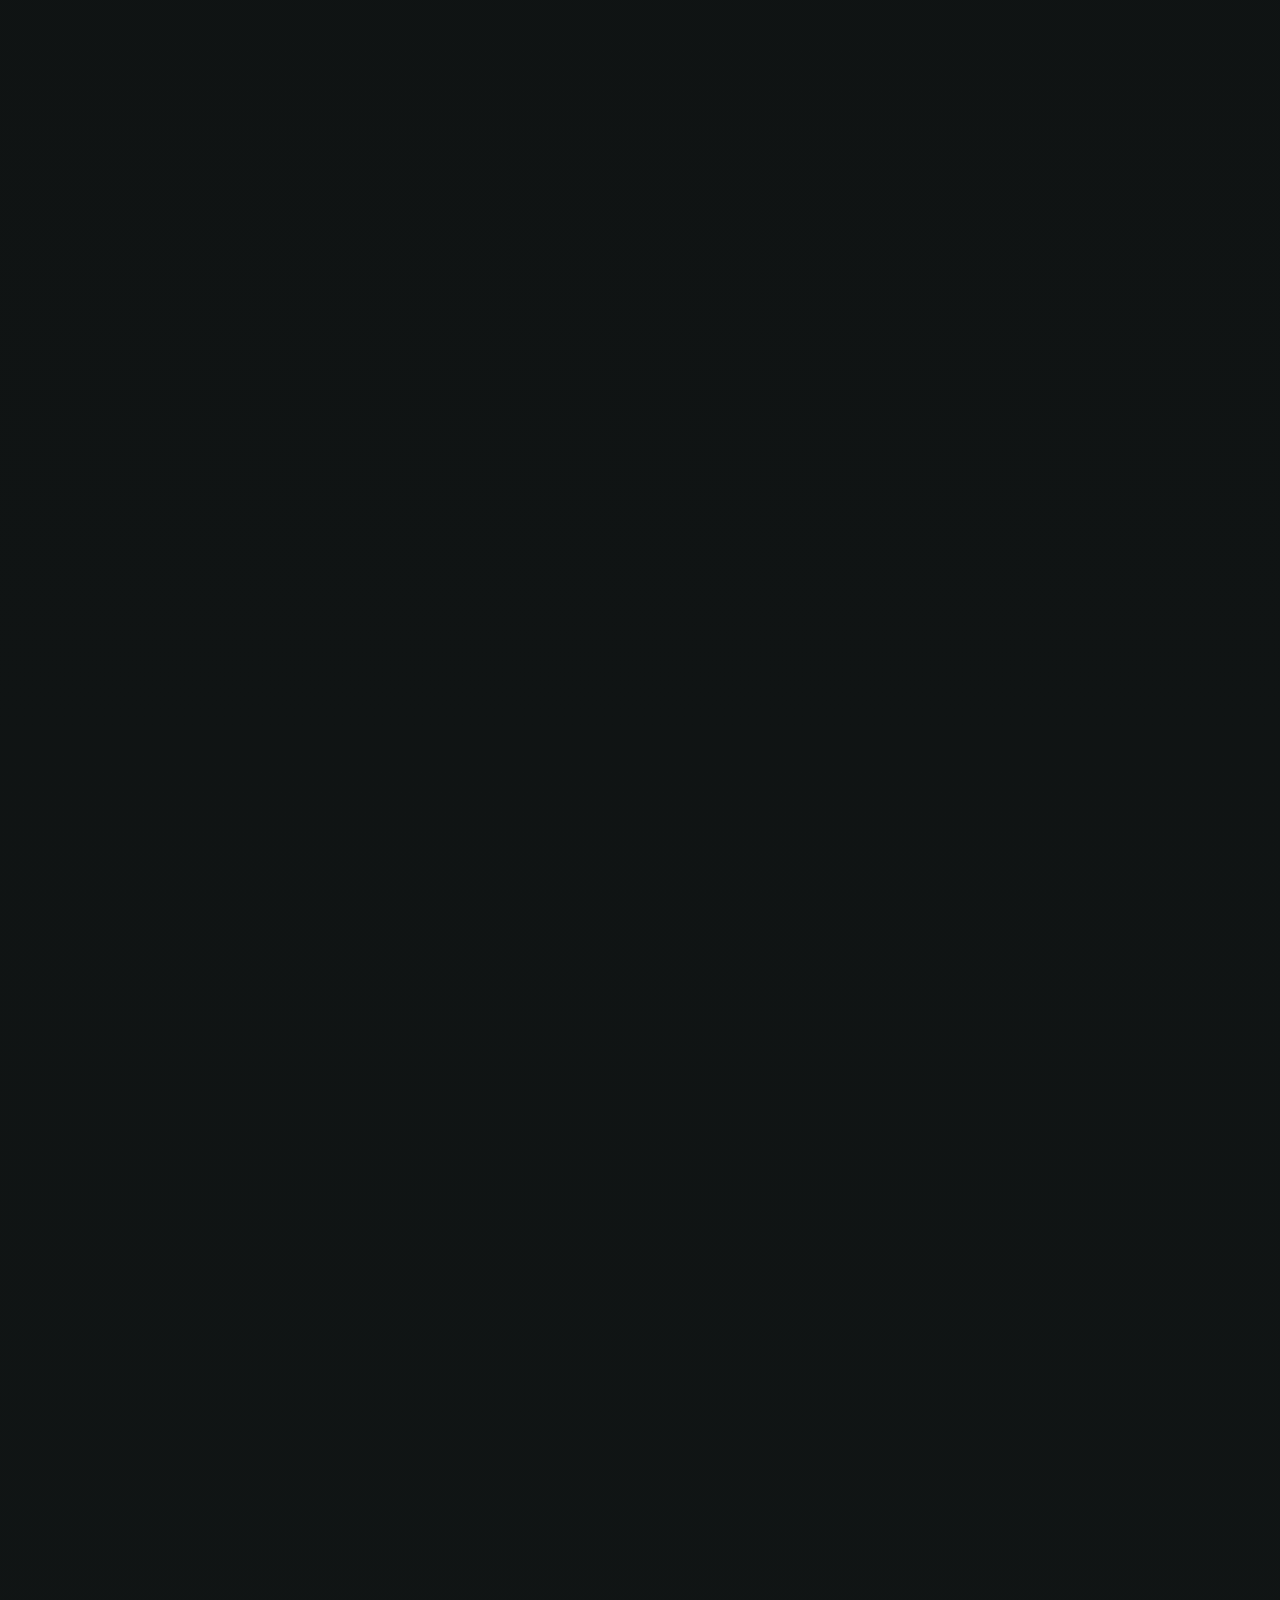
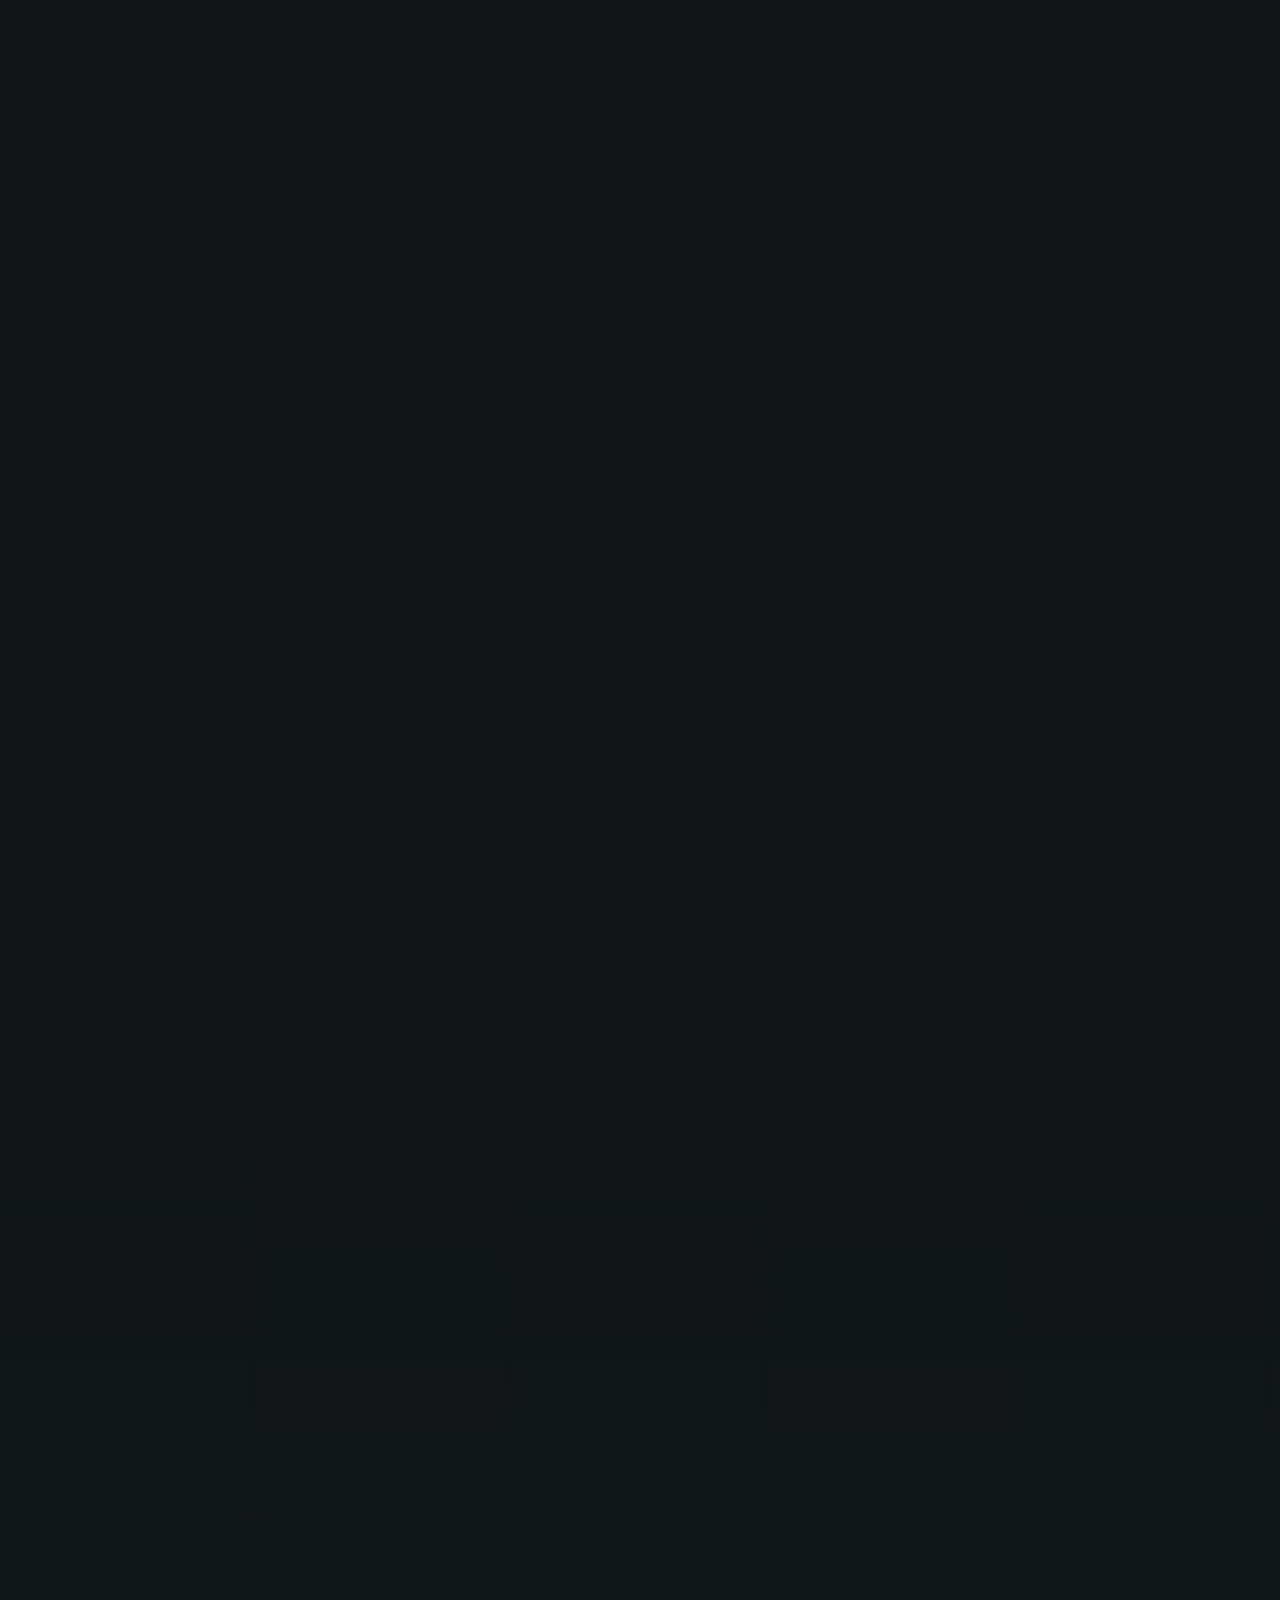
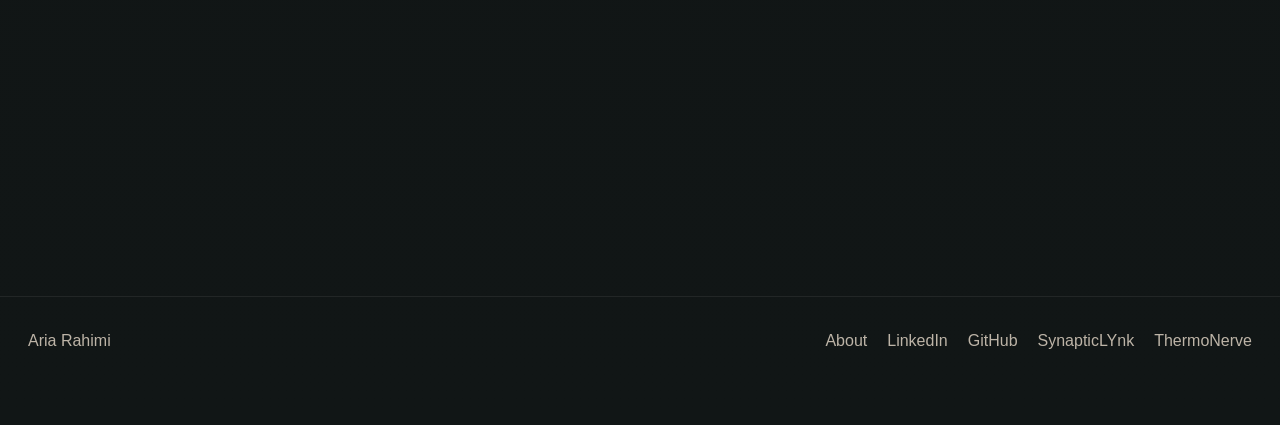
==== commit 37a8f167: "Add FAQ links to site navigation" ====
--- a/index.html
+++ b/index.html
@@ -270,6 +270,7 @@
         <a href="#proof">Proof</a>
         <a href="#mindset">Mindset</a>
         <a href="#background">Background</a>
+        <a href="#faq">FAQ</a>
         <a href="about-aria-rahimi.html">About</a>
         <a href="#contact">Contact</a>
       </nav>
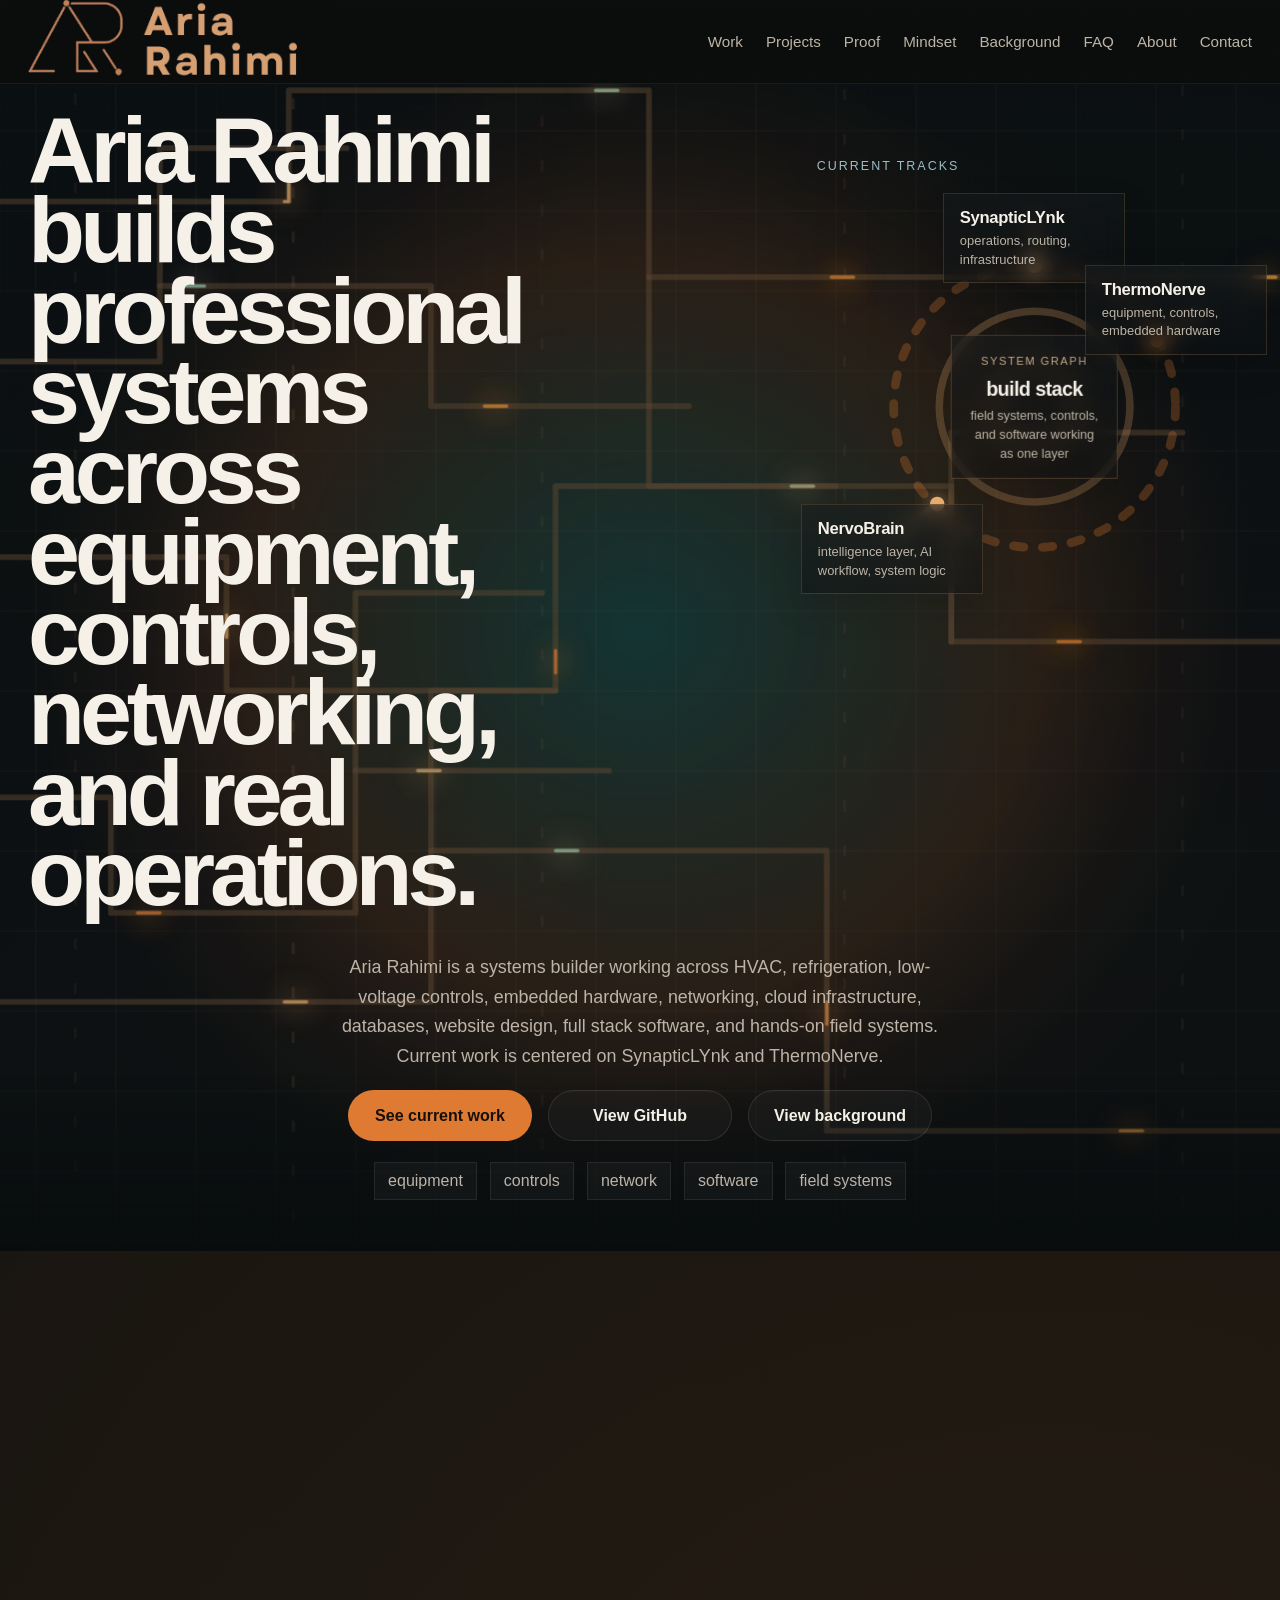
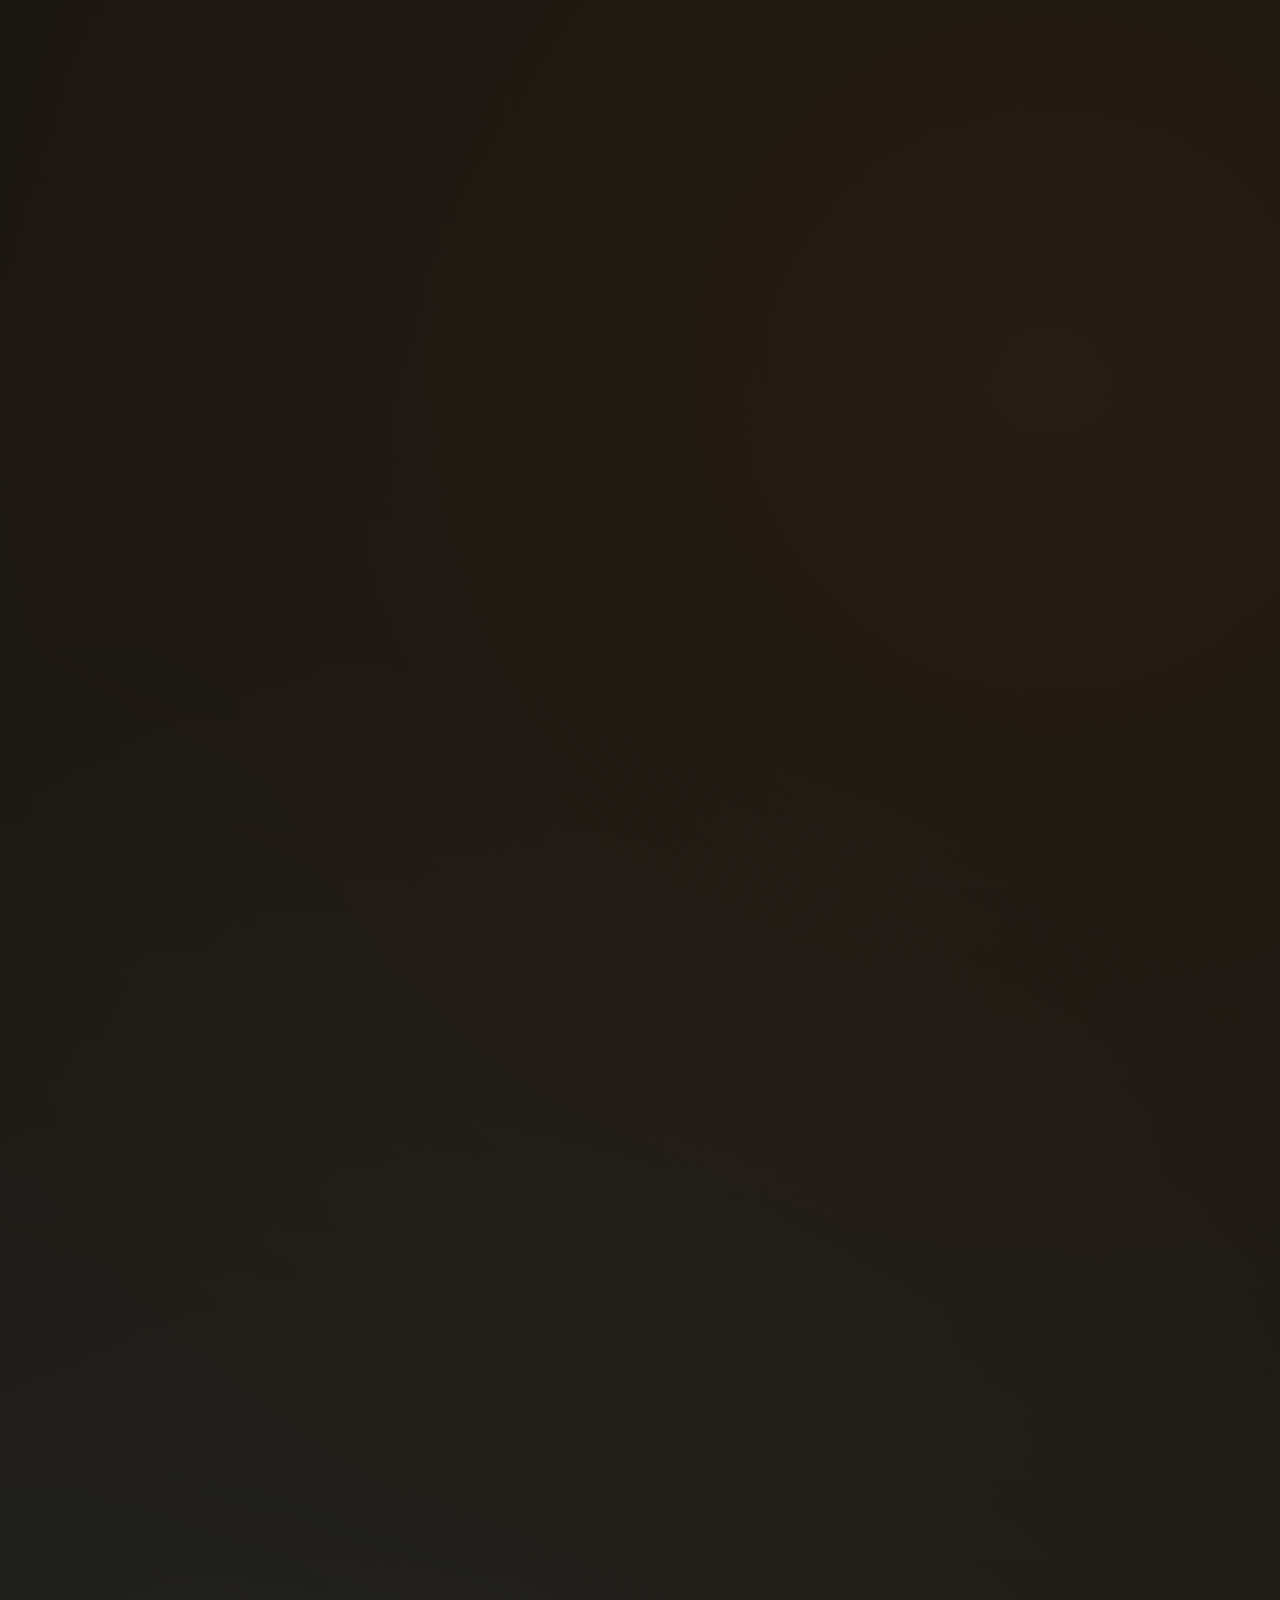
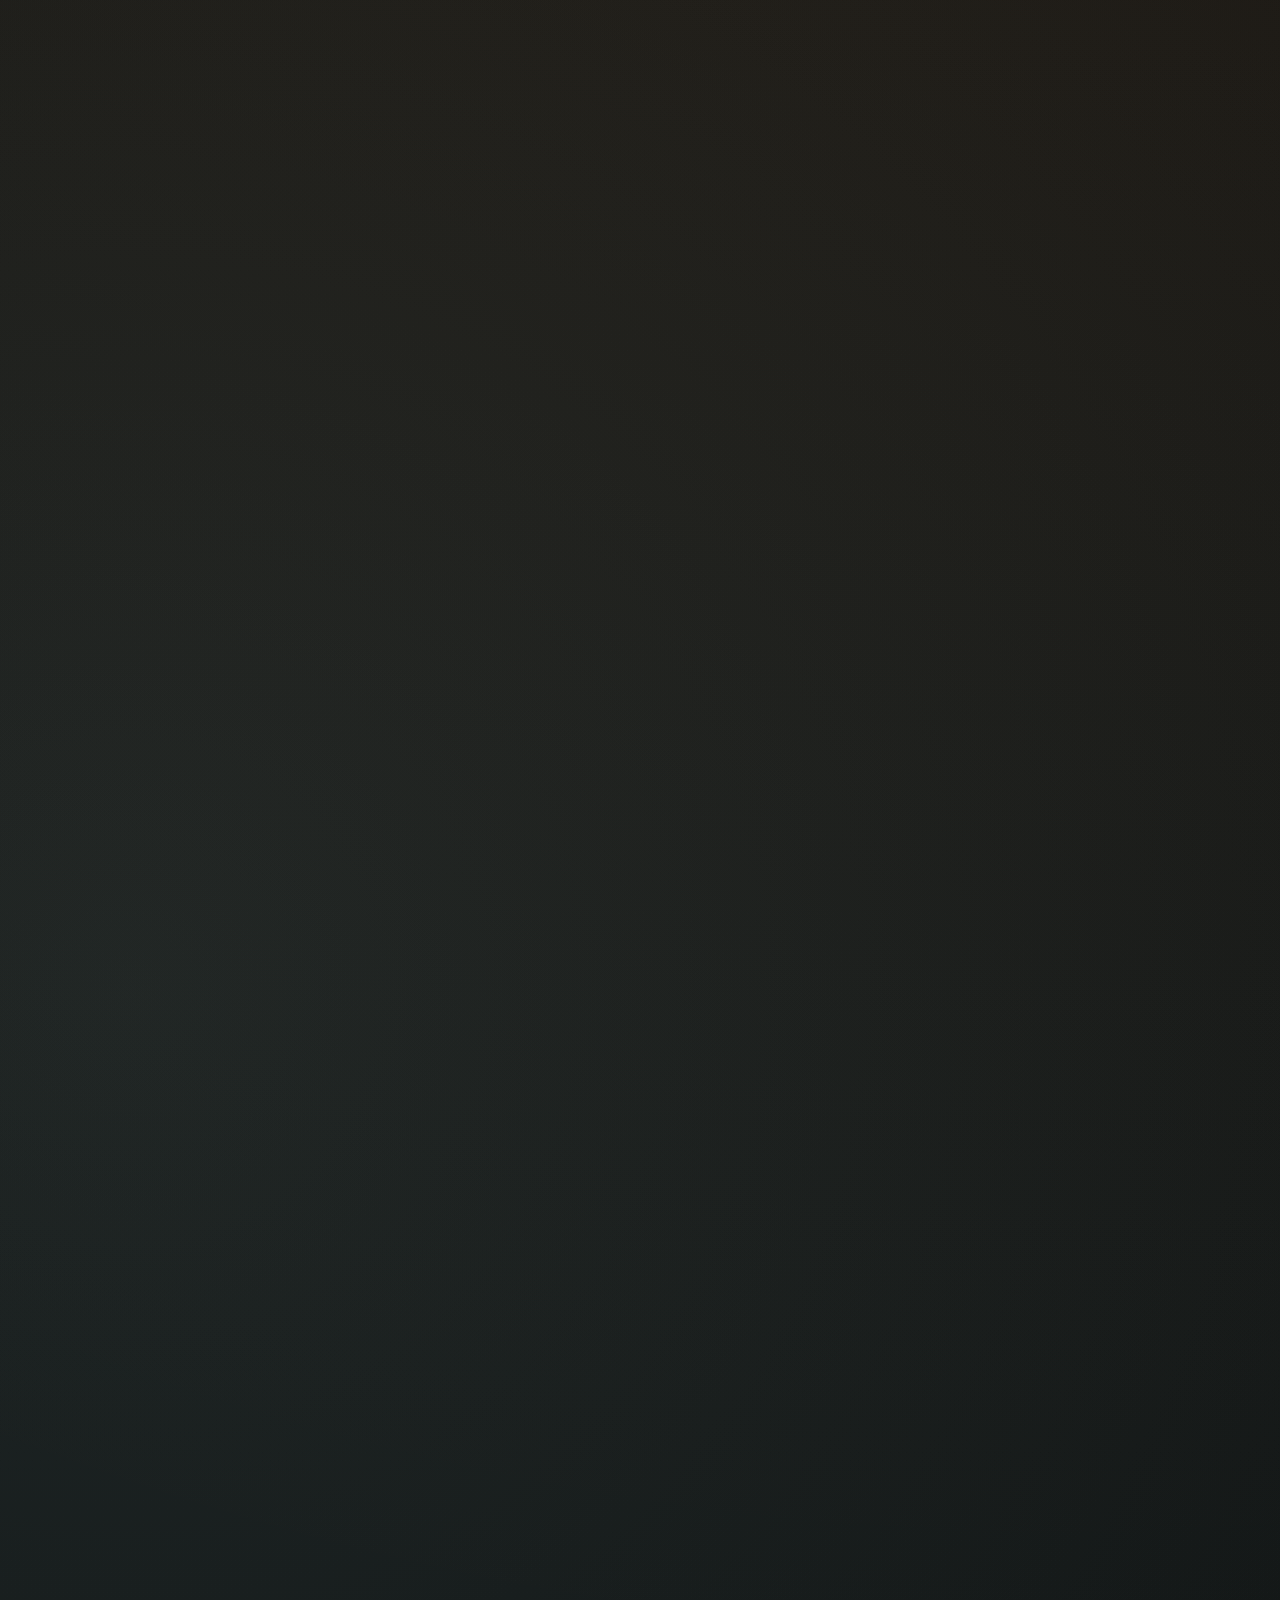
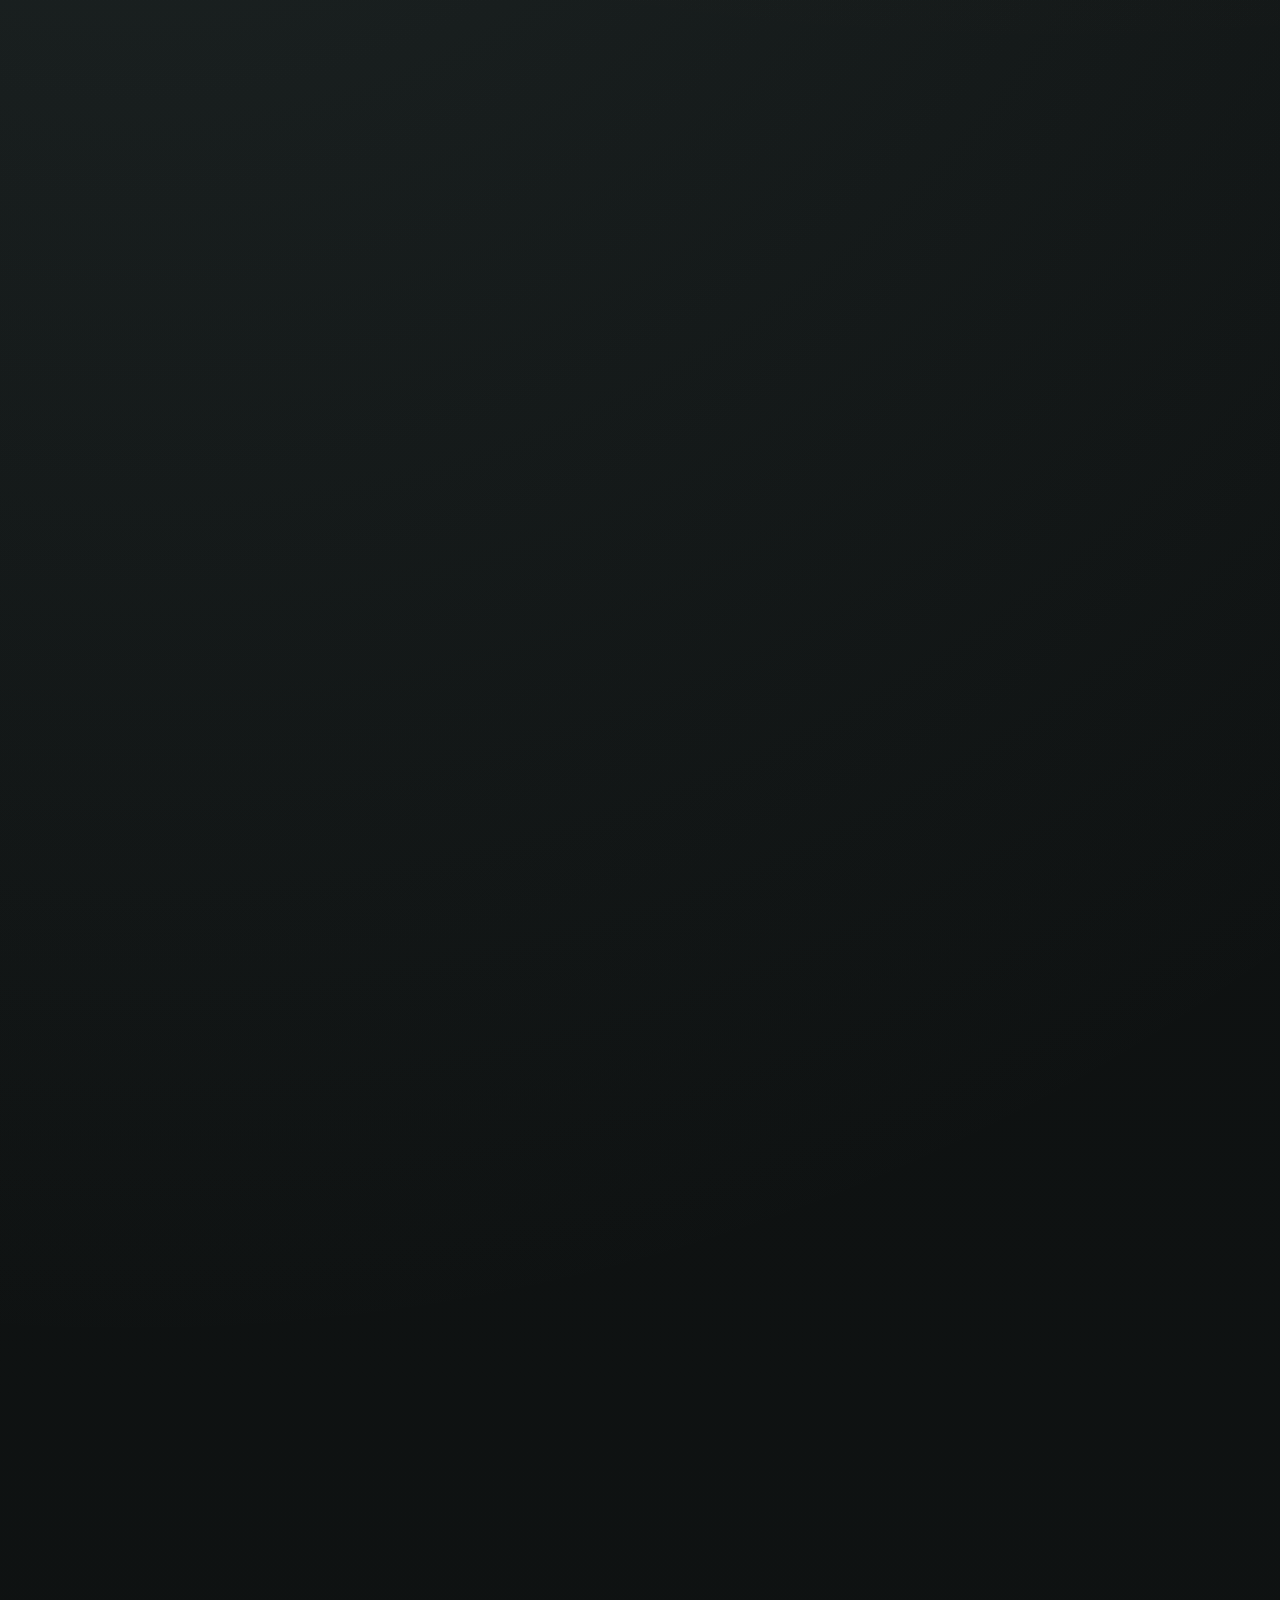
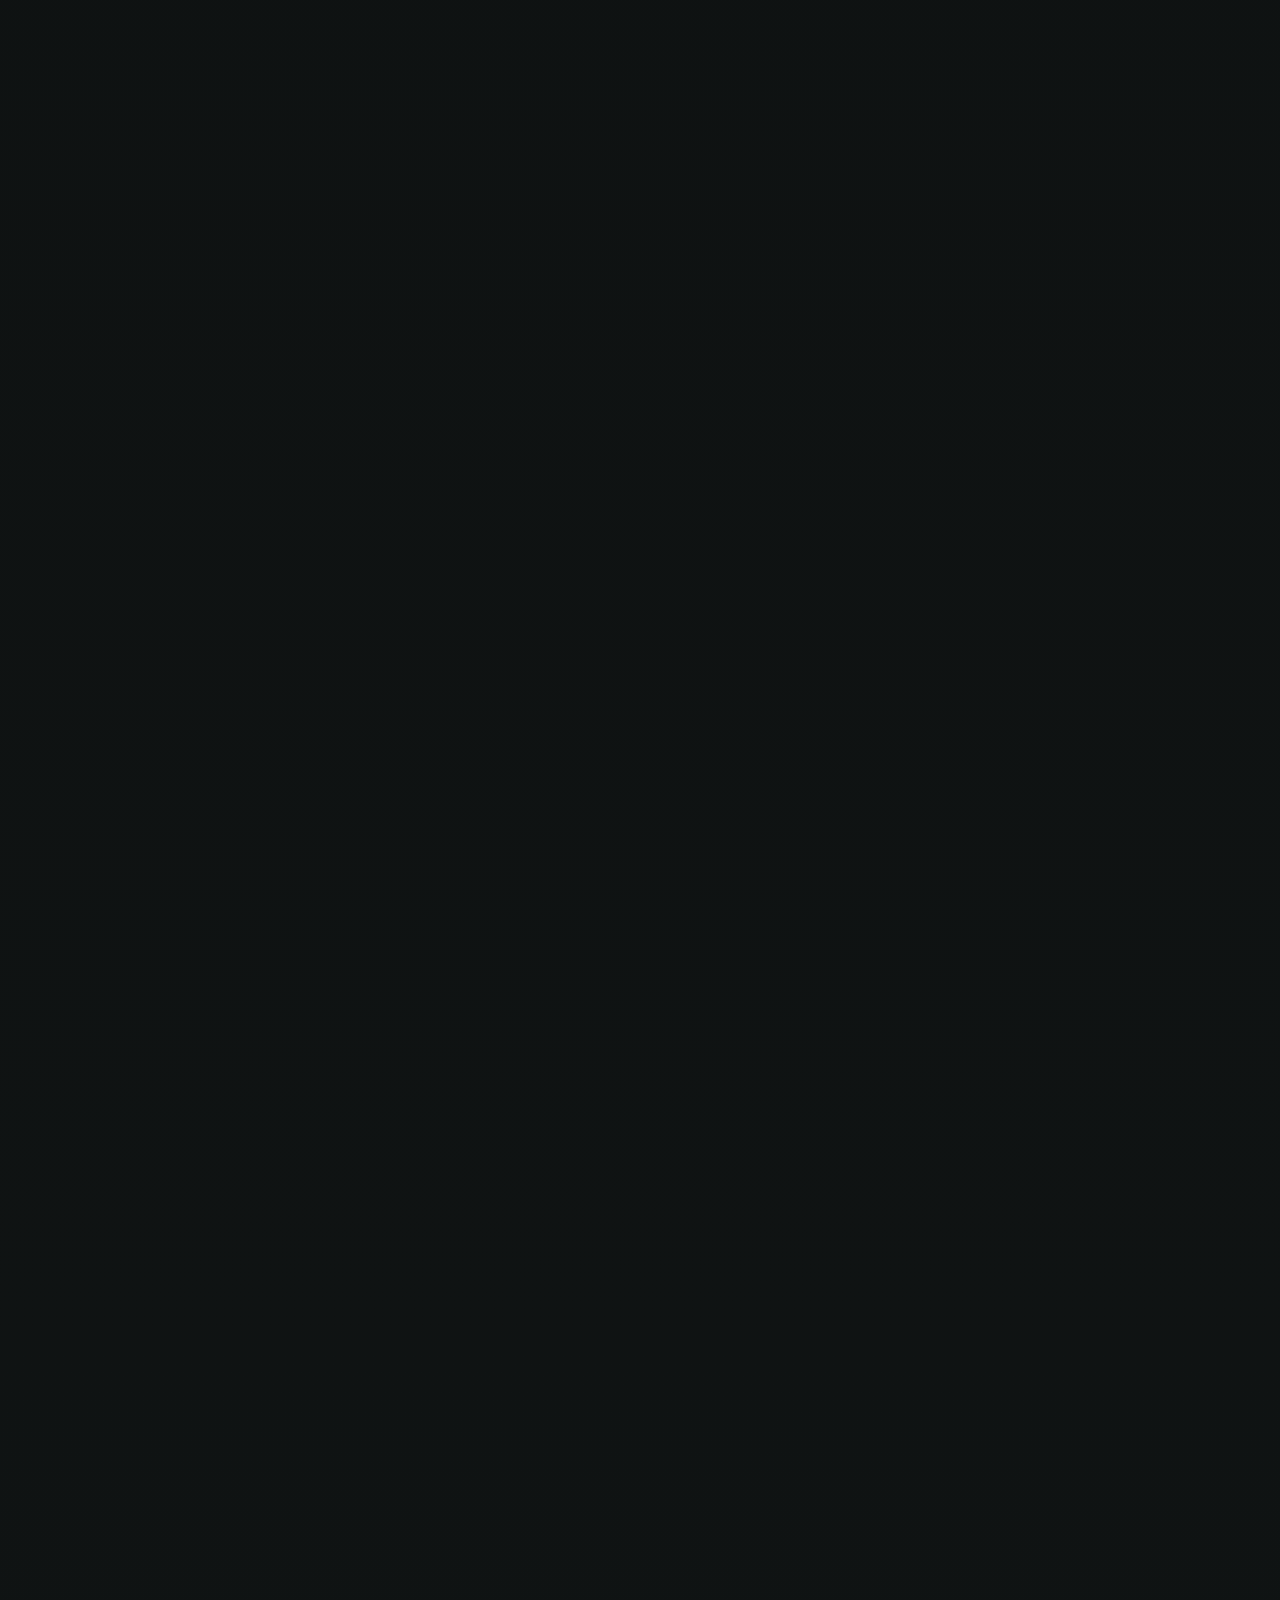
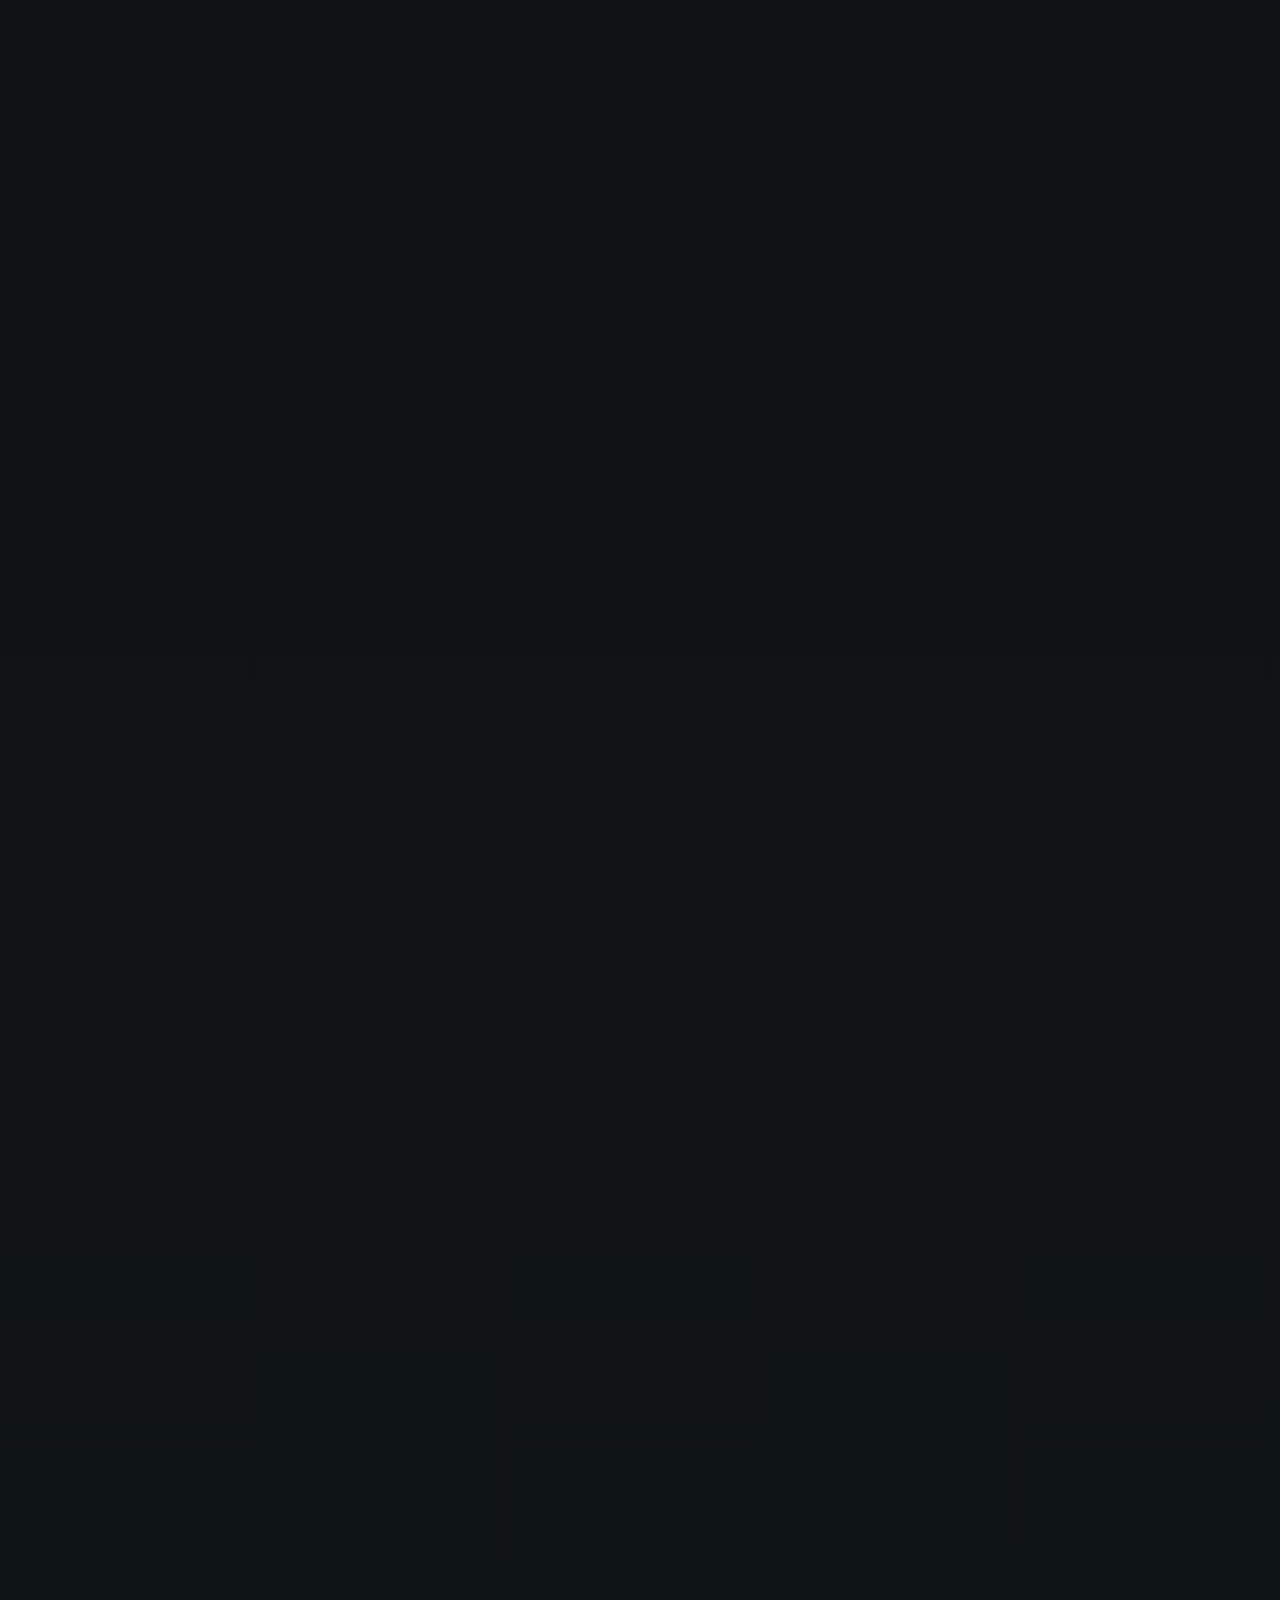
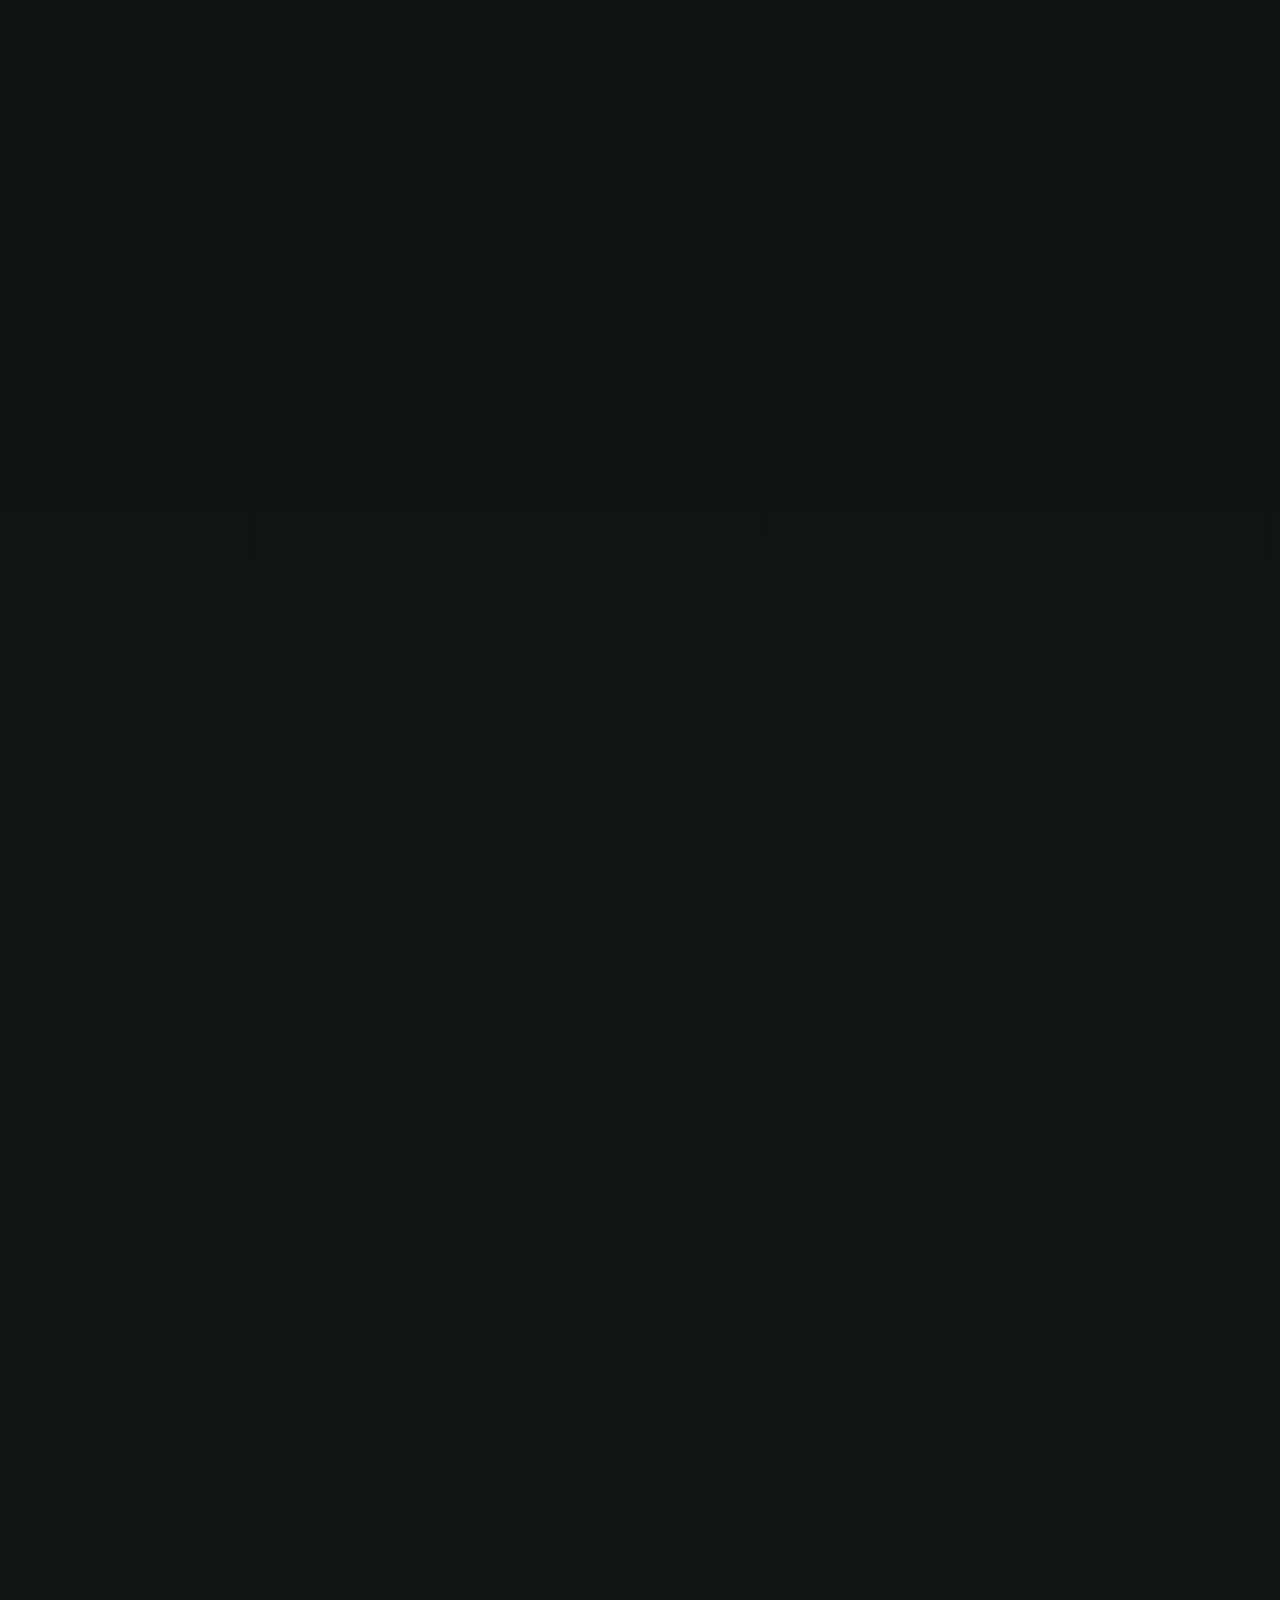
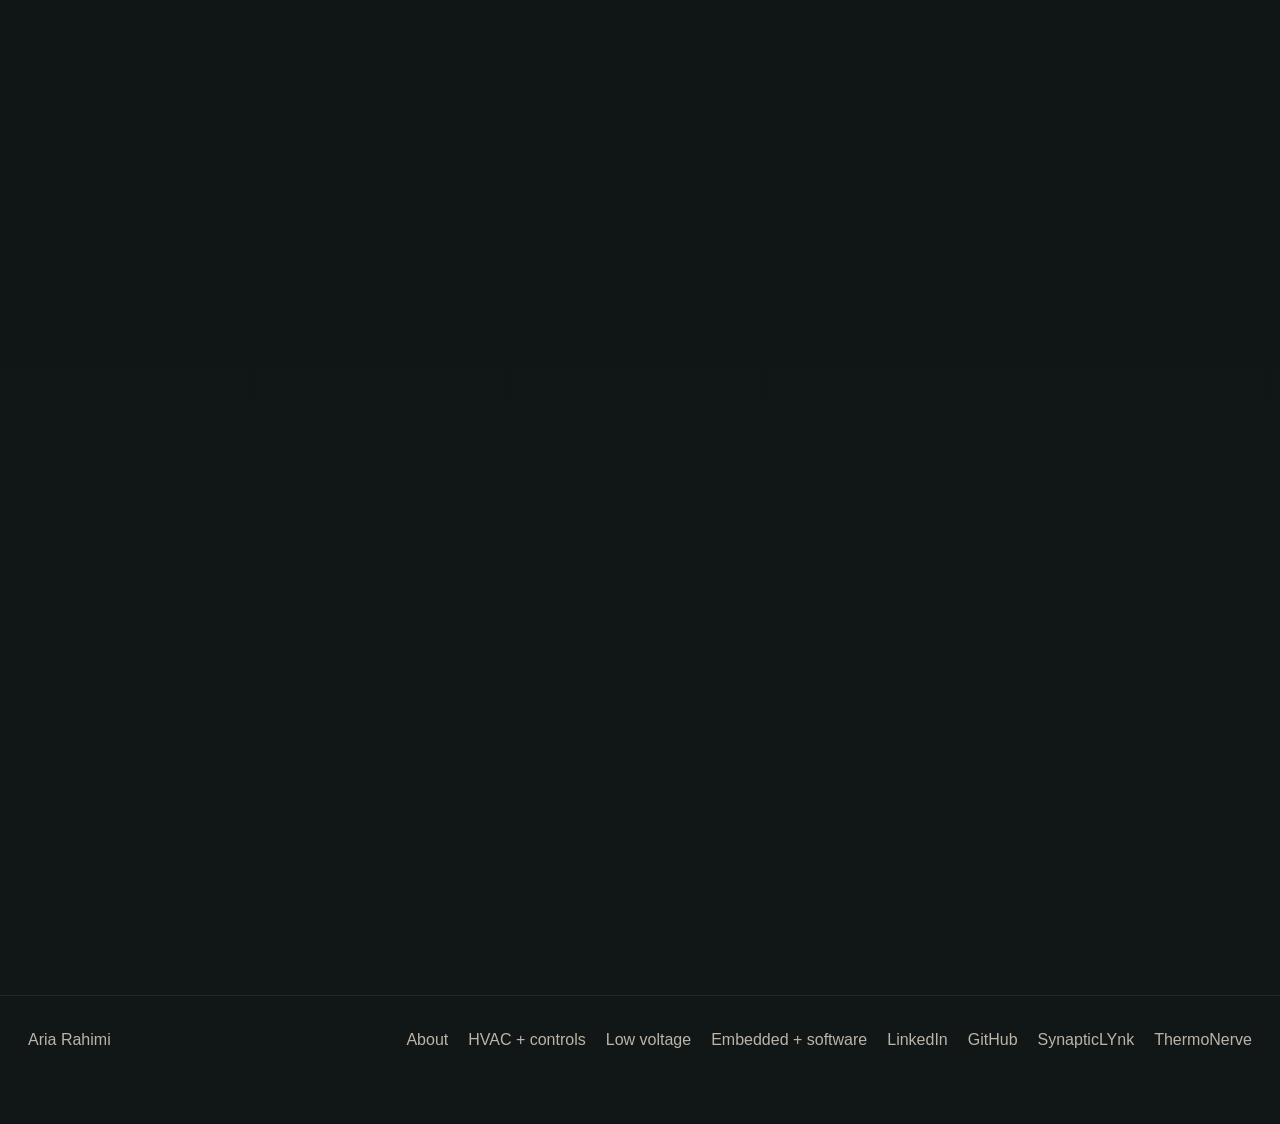
==== commit 9fa806d2: "Add focused SEO landing pages" ====
--- a/index.html
+++ b/index.html
@@ -3,13 +3,14 @@
 <head>
   <meta charset="UTF-8">
   <meta name="viewport" content="width=device-width, initial-scale=1.0">
-  <title>Aria Rahimi | HVAC, Controls, Networking, Embedded Systems, Full Stack Development</title>
+  <title>Aria Rahimi | Systems Builder in HVAC, Controls, Networking, and Full Stack Development</title>
   <meta
     name="description"
-    content="Aria Rahimi is a systems builder working across HVAC, refrigeration, low-voltage controls, embedded hardware, smart-home integration, networking, cloud infrastructure, databases, Home Assistant, website design, and full stack development."
+    content="Official website of Aria Rahimi, a systems builder working across HVAC, low-voltage controls, networking, embedded hardware, cloud infrastructure, and full stack development."
   >
   <meta name="author" content="Aria Rahimi">
-  <meta name="robots" content="index, follow">
+  <meta name="robots" content="index, follow, max-snippet:-1, max-image-preview:large, max-video-preview:-1">
+  <meta name="googlebot" content="index, follow, max-snippet:-1, max-image-preview:large, max-video-preview:-1">
   <meta name="theme-color" content="#101313">
   <meta name="referrer" content="strict-origin-when-cross-origin">
   <meta
@@ -18,22 +19,34 @@
   >
   <meta name="google-site-verification" content="rgLT6cJV5y6i4L069ZMYOQ1Z0VrgQkDRm1UdxUIrUEo">
   <link rel="canonical" href="https://ariarahimi.com/">
-  <meta property="og:title" content="Aria Rahimi | HVAC, Controls, Networking, Embedded Systems, Full Stack Development">
+  <link rel="alternate" hreflang="en-US" href="https://ariarahimi.com/">
+  <link rel="alternate" hreflang="x-default" href="https://ariarahimi.com/">
+  <link rel="sitemap" type="application/xml" title="Sitemap" href="https://ariarahimi.com/sitemap.xml">
+  <link rel="me" href="https://github.com/khalkhali">
+  <link rel="me" href="https://www.linkedin.com/in/arya-ra-96177697/">
+  <meta property="og:title" content="Aria Rahimi | Systems Builder in HVAC, Controls, Networking, and Full Stack Development">
   <meta
     property="og:description"
-    content="Aria Rahimi works across HVAC, refrigeration, low-voltage controls, embedded systems, smart-home integration, networking, cloud infrastructure, databases, website design, and full stack development."
+    content="Official website of Aria Rahimi, a systems builder working across HVAC, low-voltage controls, networking, embedded hardware, cloud infrastructure, and full stack development."
   >
   <meta property="og:type" content="website">
   <meta property="og:url" content="https://ariarahimi.com/">
+  <meta property="og:site_name" content="Aria Rahimi">
+  <meta property="og:locale" content="en_US">
   <meta property="og:image" content="https://ariarahimi.com/og-image.svg">
+  <meta property="og:image:secure_url" content="https://ariarahimi.com/og-image.svg">
+  <meta property="og:image:type" content="image/svg+xml">
+  <meta property="og:image:width" content="1200">
+  <meta property="og:image:height" content="630">
   <meta property="og:image:alt" content="Aria Rahimi systems builder site preview">
   <meta name="twitter:card" content="summary_large_image">
-  <meta name="twitter:title" content="Aria Rahimi | HVAC, Controls, Networking, Embedded Systems, Full Stack Development">
+  <meta name="twitter:title" content="Aria Rahimi | Systems Builder in HVAC, Controls, Networking, and Full Stack Development">
   <meta
     name="twitter:description"
-    content="Aria Rahimi builds across HVAC, controls, networking, cloud infrastructure, databases, embedded hardware, smart-home systems, website design, and full stack software."
+    content="Official website of Aria Rahimi, a systems builder working across HVAC, low-voltage controls, networking, embedded hardware, cloud infrastructure, and full stack development."
   >
   <meta name="twitter:image" content="https://ariarahimi.com/og-image.svg">
+  <meta name="twitter:image:alt" content="Aria Rahimi systems builder site preview">
   <link rel="preconnect" href="https://fonts.googleapis.com">
   <link rel="preconnect" href="https://fonts.gstatic.com" crossorigin>
   <link
@@ -50,9 +63,17 @@
           "@type": "Person",
           "@id": "https://ariarahimi.com/#person",
           "name": "Aria Rahimi",
+          "givenName": "Aria",
+          "familyName": "Rahimi",
           "alternateName": ["Aria Rahim", "Arya Ra"],
           "url": "https://ariarahimi.com/",
           "jobTitle": "Systems Builder",
+          "image": {
+            "@id": "https://ariarahimi.com/#primaryimage"
+          },
+          "mainEntityOfPage": {
+            "@id": "https://ariarahimi.com/#webpage"
+          },
           "description": "Aria Rahimi is a systems builder working across HVAC, refrigeration, low-voltage controls, embedded hardware, networking, cloud infrastructure, databases, smart-home systems, Home Assistant, website design, and full stack development.",
           "sameAs": [
             "https://github.com/khalkhali",
@@ -113,14 +134,41 @@
           ]
         },
         {
+          "@type": "ImageObject",
+          "@id": "https://ariarahimi.com/#primaryimage",
+          "url": "https://ariarahimi.com/og-image.svg",
+          "contentUrl": "https://ariarahimi.com/og-image.svg",
+          "width": 1200,
+          "height": 630,
+          "caption": "Aria Rahimi systems builder site preview"
+        },
+        {
           "@type": "WebSite",
           "@id": "https://ariarahimi.com/#website",
           "url": "https://ariarahimi.com/",
           "name": "Aria Rahimi",
+          "inLanguage": "en-US",
           "description": "Personal website for Aria Rahimi, a systems builder across field systems, controls, networking, hardware, and software.",
           "publisher": {
             "@id": "https://ariarahimi.com/#person"
           }
+        },
+        {
+          "@type": "WebPage",
+          "@id": "https://ariarahimi.com/#webpage",
+          "url": "https://ariarahimi.com/",
+          "name": "Aria Rahimi | Systems Builder in HVAC, Controls, Networking, and Full Stack Development",
+          "description": "Official website of Aria Rahimi, a systems builder working across HVAC, low-voltage controls, networking, embedded hardware, cloud infrastructure, and full stack development.",
+          "isPartOf": {
+            "@id": "https://ariarahimi.com/#website"
+          },
+          "about": {
+            "@id": "https://ariarahimi.com/#person"
+          },
+          "primaryImageOfPage": {
+            "@id": "https://ariarahimi.com/#primaryimage"
+          },
+          "inLanguage": "en-US"
         },
         {
           "@type": "FAQPage",
@@ -248,7 +296,7 @@
   <header class="site-header">
     <div class="header-inner">
       <a class="brand" href="#top" aria-label="Aria Rahimi home">
-        <img class="brand-mark" src="assets/aria-rahimi-logo-header.png" alt="Aria Rahimi">
+        <img class="brand-mark" src="assets/aria-rahimi-logo-header.png" alt="Aria Rahimi" width="293" height="90">
         <span class="sr-only">Aria Rahimi</span>
       </a>
       <button
@@ -637,6 +685,8 @@
                 src="assets/builder-environment-ai.png"
                 alt="Aria Rahimi builder environment with HVAC equipment, multi-screen workstation, hardware prototyping, and electronics bench tools."
                 loading="lazy"
+                width="1536"
+                height="1024"
               >
             </figure>
             <p class="proof-caption">Edited from a real builder environment: HVAC equipment, workstation screens, prototyping hardware, multimeters, soldering and diagnostic tools, wire work, screen-driver setup, and live project work in one place.</p>
@@ -825,6 +875,35 @@
       </div>
     </section>
 
+    <section id="expertise-pages" class="section reveal">
+      <div class="section-inner">
+        <div class="section-heading">
+          <p class="eyebrow">Focused pages</p>
+          <h2>Three dedicated topic pages that map the strongest parts of Aria Rahimi's work.</h2>
+          <p>
+            These pages give search engines and real visitors clearer paths into the field systems, integration, and hardware-software layers behind the main homepage.
+          </p>
+        </div>
+        <div class="contact-grid">
+          <a class="contact-card" href="hvac-refrigeration-controls.html">
+            <span class="contact-label">Field systems</span>
+            <strong>HVAC, refrigeration, and controls</strong>
+            <span class="contact-note">Equipment troubleshooting, control logic, electrical tie-in awareness, and real field-system context.</span>
+          </a>
+          <a class="contact-card" href="low-voltage-smart-home-systems.html">
+            <span class="contact-label">Integration</span>
+            <strong>Low-voltage and smart-home systems</strong>
+            <span class="contact-note">Connected controls, sensors, networking, Home Assistant, and installed-system behavior.</span>
+          </a>
+          <a class="contact-card" href="embedded-full-stack-systems.html">
+            <span class="contact-label">Hardware + software</span>
+            <strong>Embedded, cloud, and full stack systems</strong>
+            <span class="contact-note">Electronics prototyping, dashboards, databases, cloud infrastructure, and operational software.</span>
+          </a>
+        </div>
+      </div>
+    </section>
+
     <section id="certifications" class="section reveal certifications-section">
       <div class="section-inner">
         <div class="section-heading">
@@ -960,6 +1039,9 @@
         </div>
         <div class="proof-links">
           <a href="about-aria-rahimi.html">About Aria Rahimi page</a>
+          <a href="hvac-refrigeration-controls.html">HVAC and refrigeration page</a>
+          <a href="low-voltage-smart-home-systems.html">Low-voltage and smart-home page</a>
+          <a href="embedded-full-stack-systems.html">Embedded and full stack page</a>
           <a href="https://www.linkedin.com/in/arya-ra-96177697/" target="_blank" rel="noreferrer">LinkedIn profile</a>
           <a href="https://github.com/khalkhali" target="_blank" rel="noreferrer">GitHub profile</a>
           <a href="https://synapticlynk.com/" target="_blank" rel="noreferrer">SynapticLYnk site</a>
@@ -982,6 +1064,21 @@
             <span class="contact-label">Background page</span>
             <strong>About Aria Rahimi</strong>
             <span class="contact-note">A focused page for identity, background, systems work, and search visibility.</span>
+          </a>
+          <a class="contact-card" href="hvac-refrigeration-controls.html">
+            <span class="contact-label">Expertise page</span>
+            <strong>HVAC, refrigeration, and controls</strong>
+            <span class="contact-note">A dedicated page for field systems, control behavior, and service-side context.</span>
+          </a>
+          <a class="contact-card" href="low-voltage-smart-home-systems.html">
+            <span class="contact-label">Expertise page</span>
+            <strong>Low-voltage and smart-home systems</strong>
+            <span class="contact-note">A dedicated page for integration, networking, sensors, and installed-system logic.</span>
+          </a>
+          <a class="contact-card" href="embedded-full-stack-systems.html">
+            <span class="contact-label">Expertise page</span>
+            <strong>Embedded, cloud, and full stack systems</strong>
+            <span class="contact-note">A dedicated page for electronics prototyping, dashboards, cloud systems, and software.</span>
           </a>
           <a class="contact-card" href="https://github.com/khalkhali" target="_blank" rel="noreferrer">
             <span class="contact-label">GitHub</span>
@@ -1013,6 +1110,9 @@
         <p>Aria Rahimi</p>
         <div class="footer-links">
           <a href="about-aria-rahimi.html">About</a>
+          <a href="hvac-refrigeration-controls.html">HVAC + controls</a>
+          <a href="low-voltage-smart-home-systems.html">Low voltage</a>
+          <a href="embedded-full-stack-systems.html">Embedded + software</a>
           <a href="https://www.linkedin.com/in/arya-ra-96177697/" target="_blank" rel="noreferrer">LinkedIn</a>
           <a href="https://github.com/khalkhali" target="_blank" rel="noreferrer">GitHub</a>
           <a href="https://synapticlynk.com/" target="_blank" rel="noreferrer">SynapticLYnk</a>
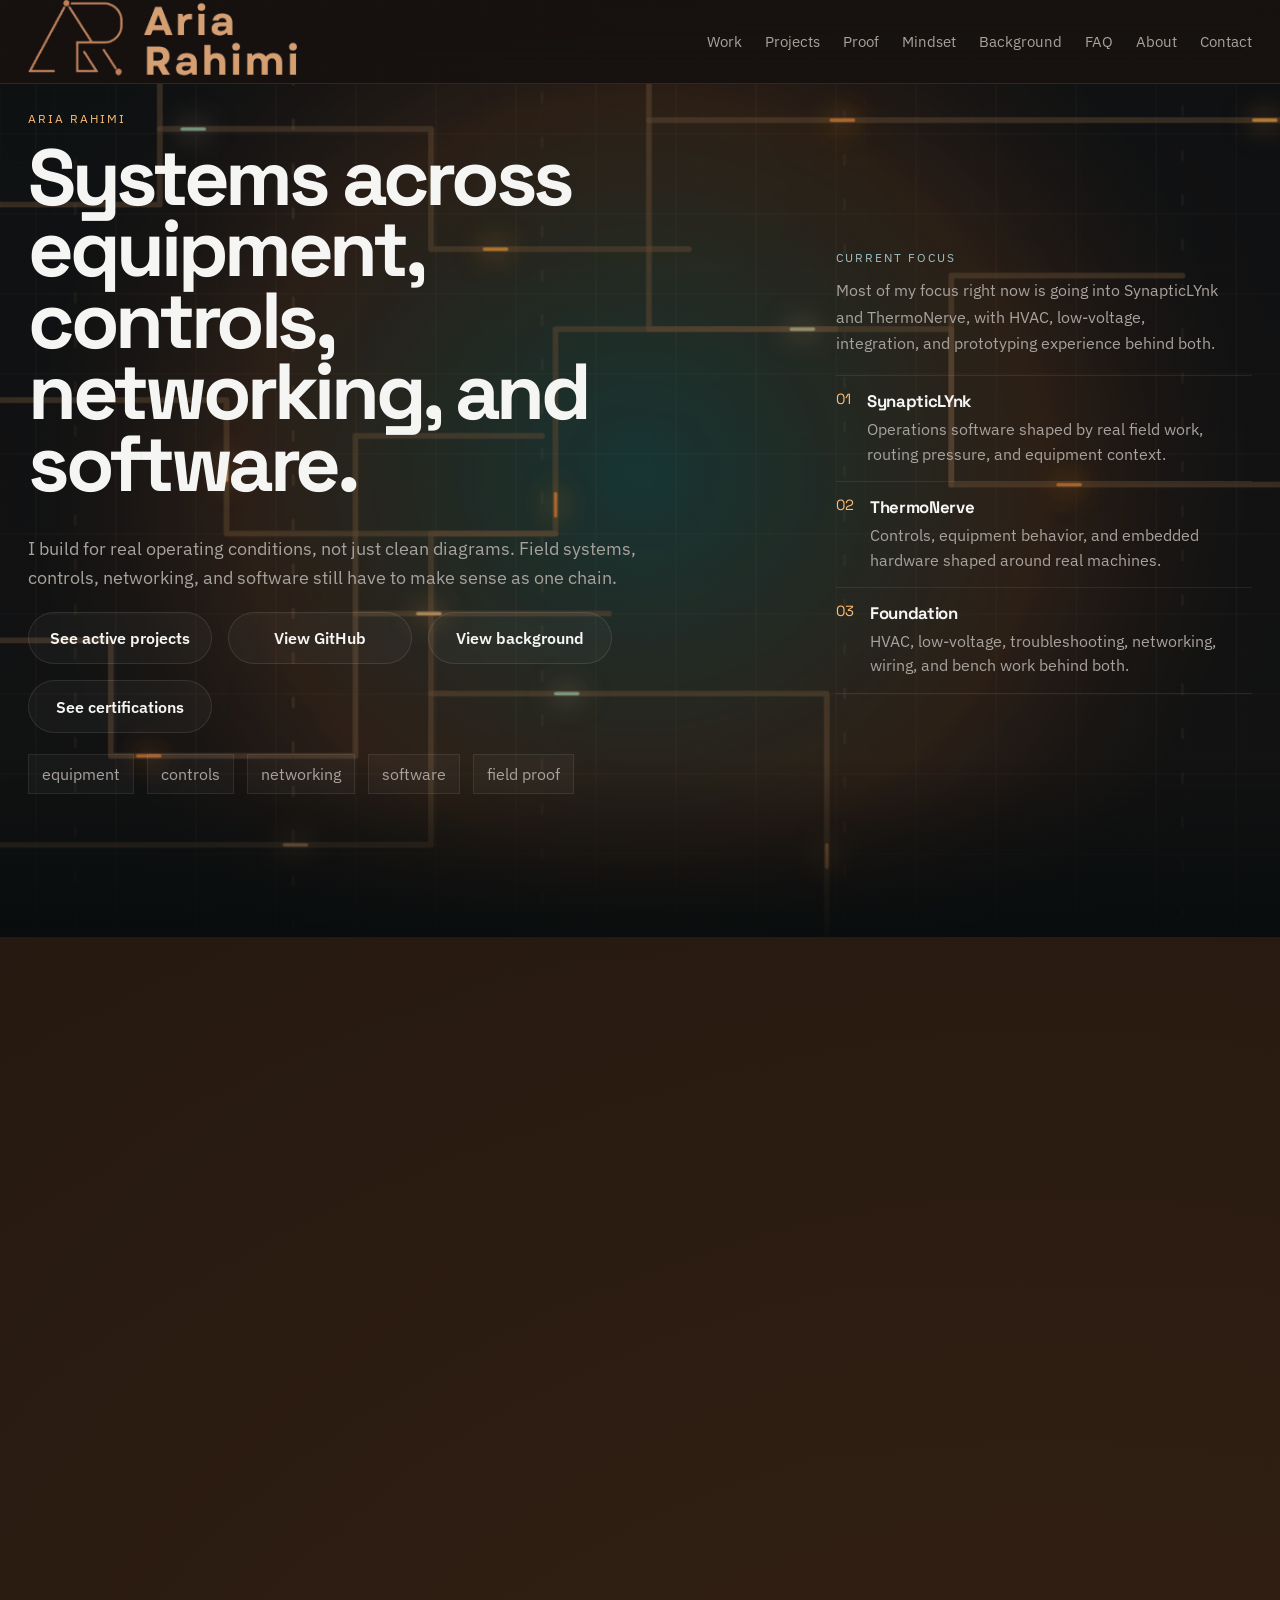
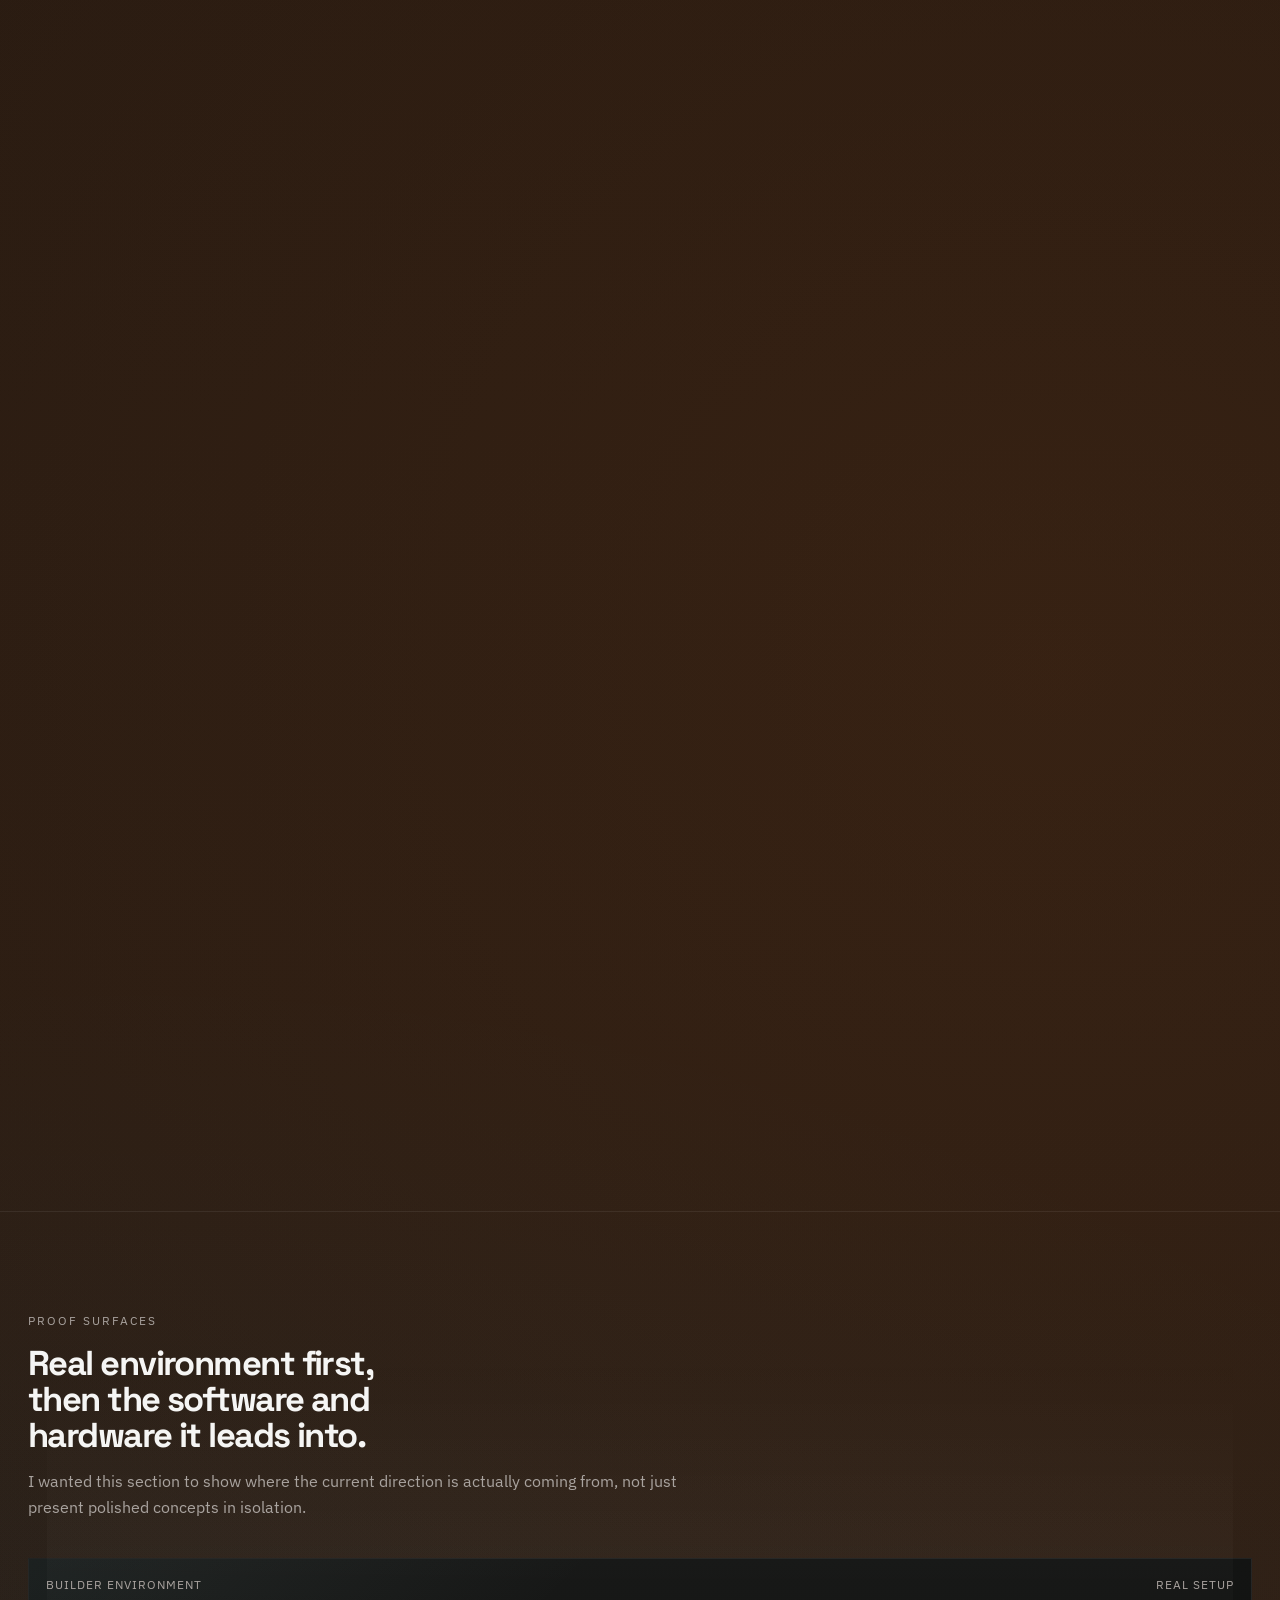
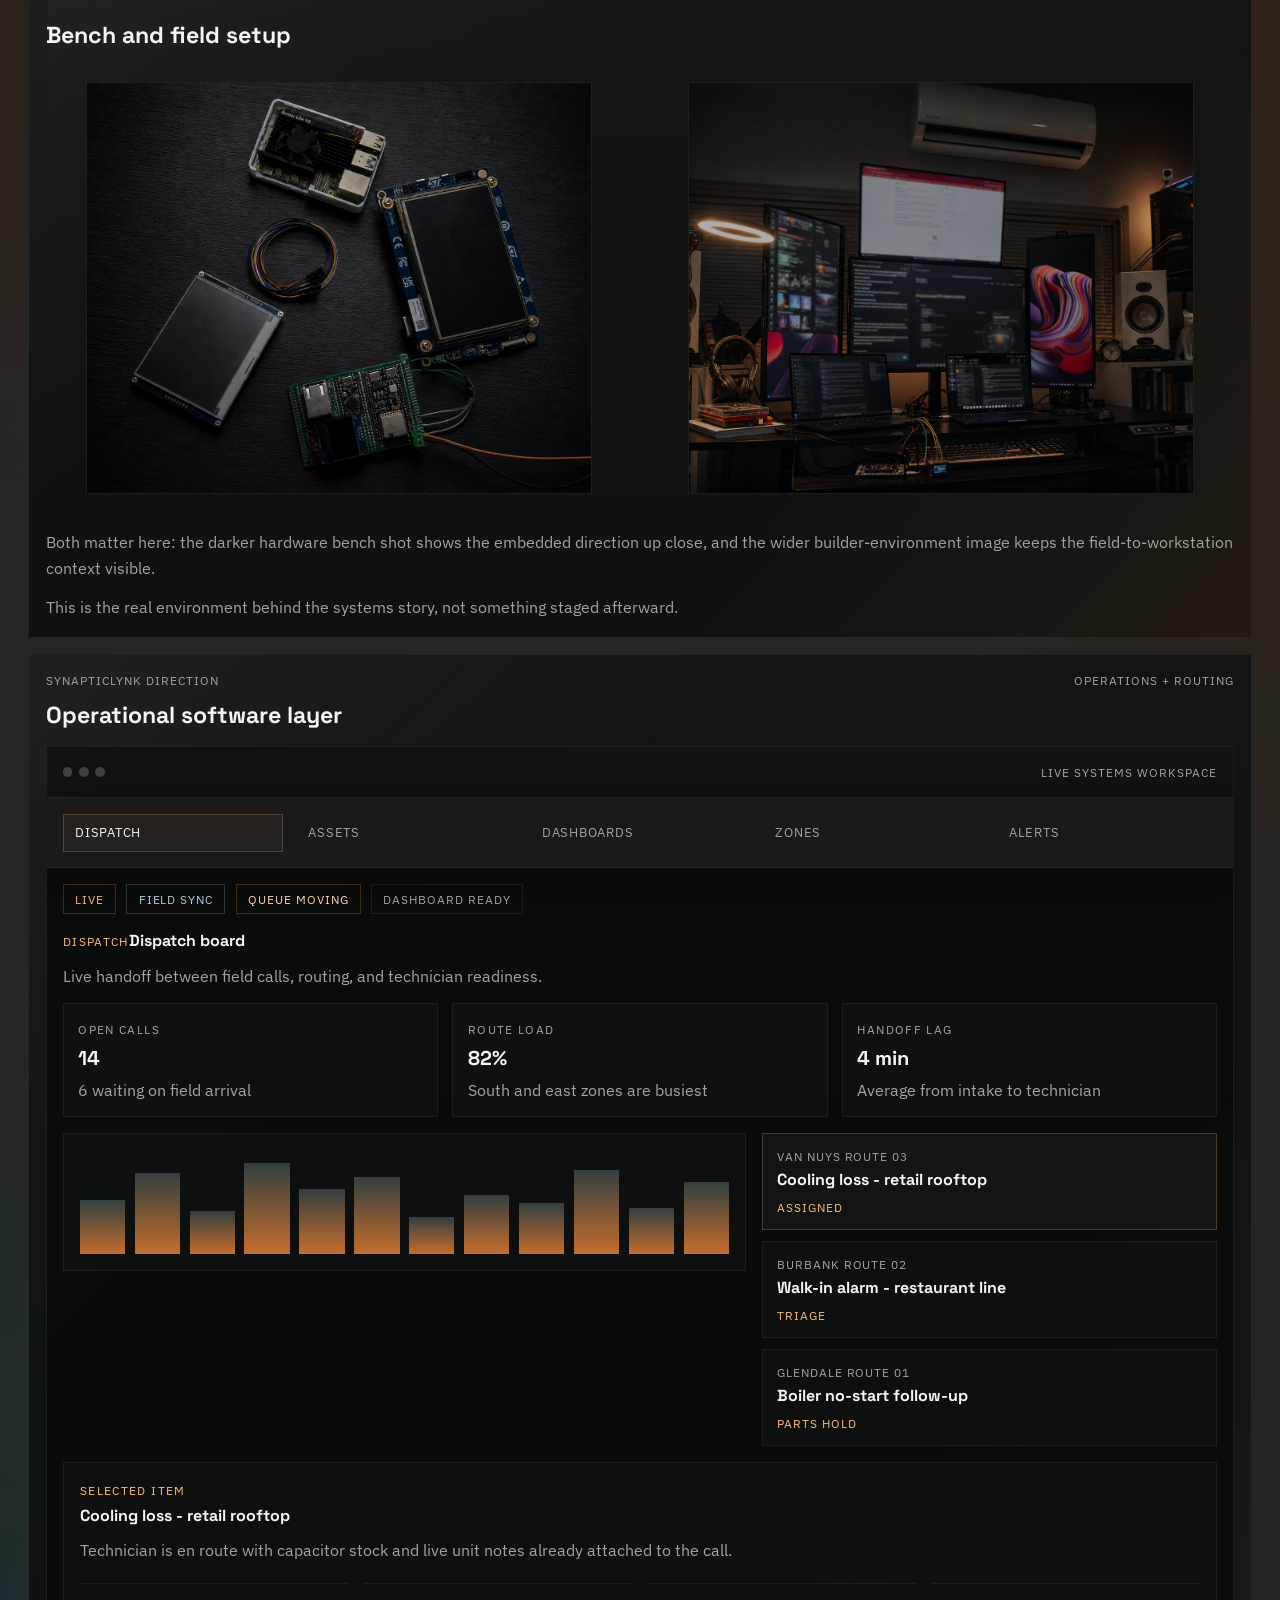
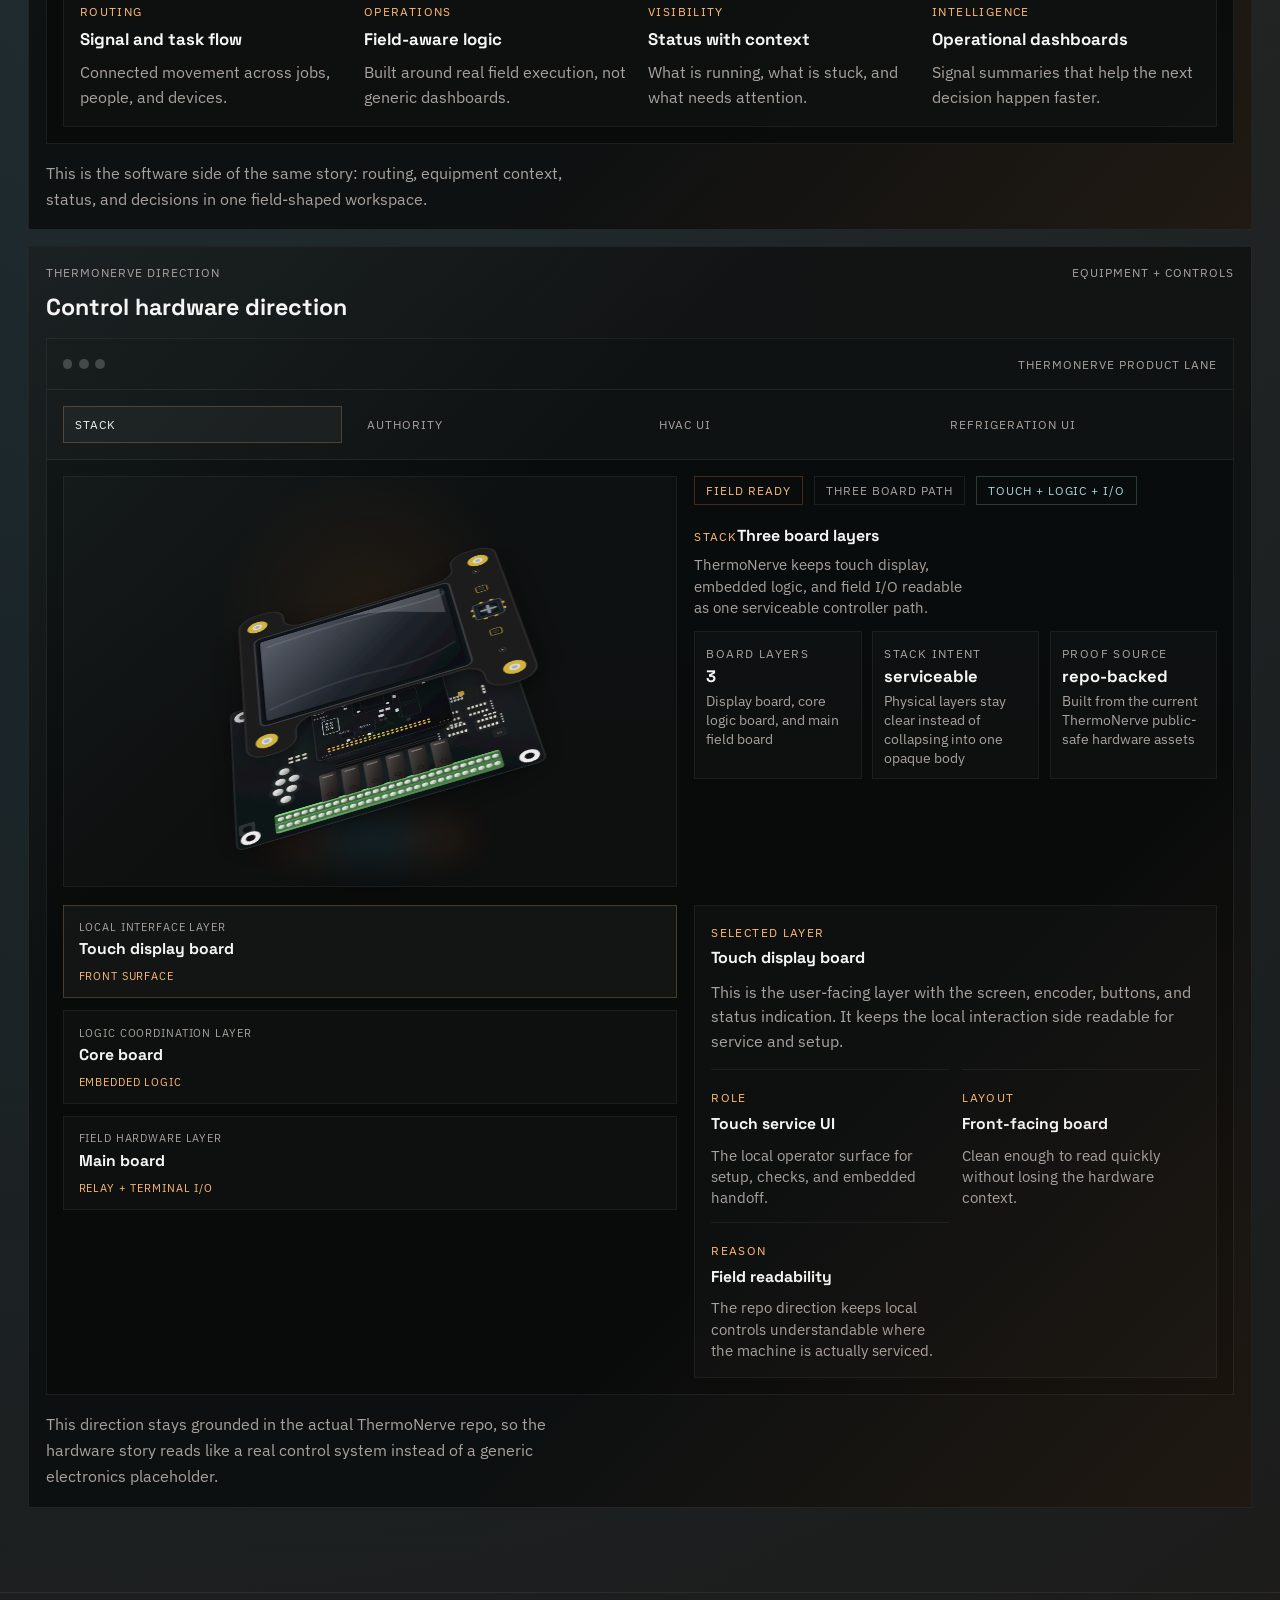
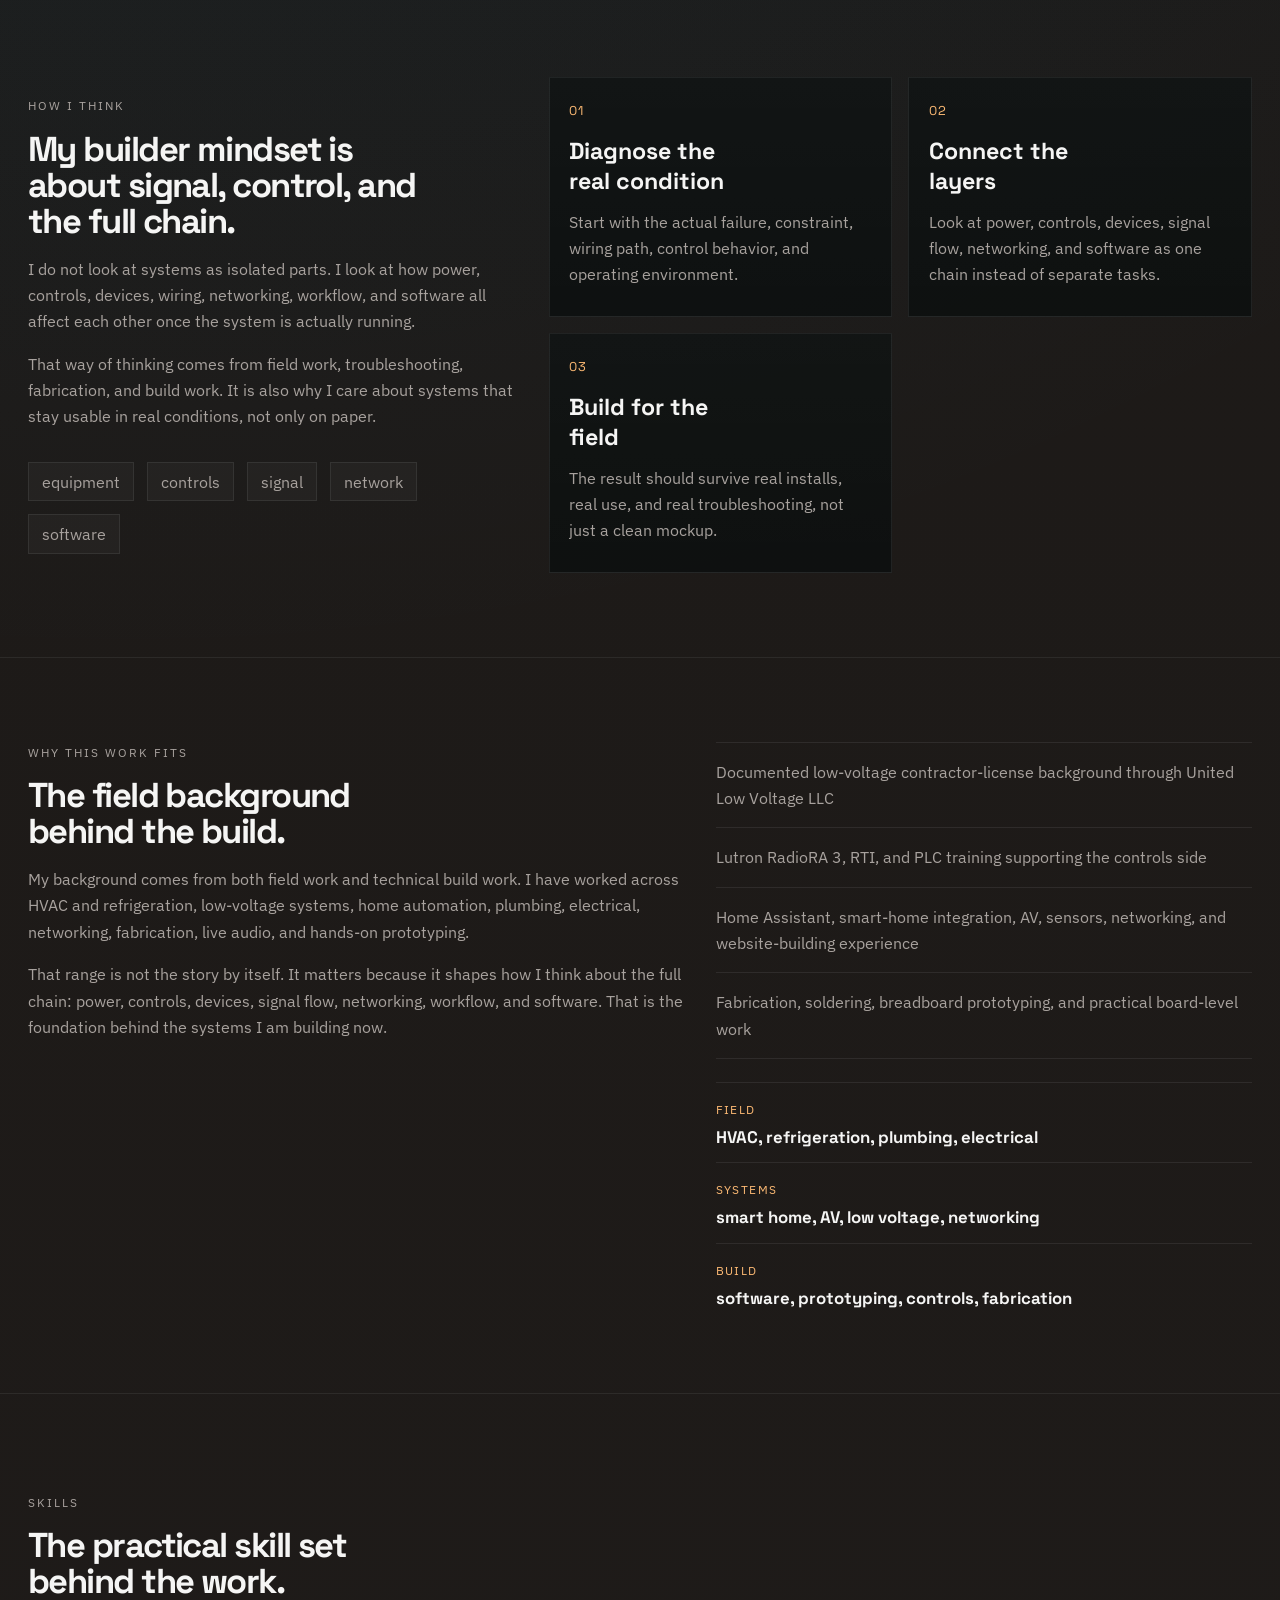
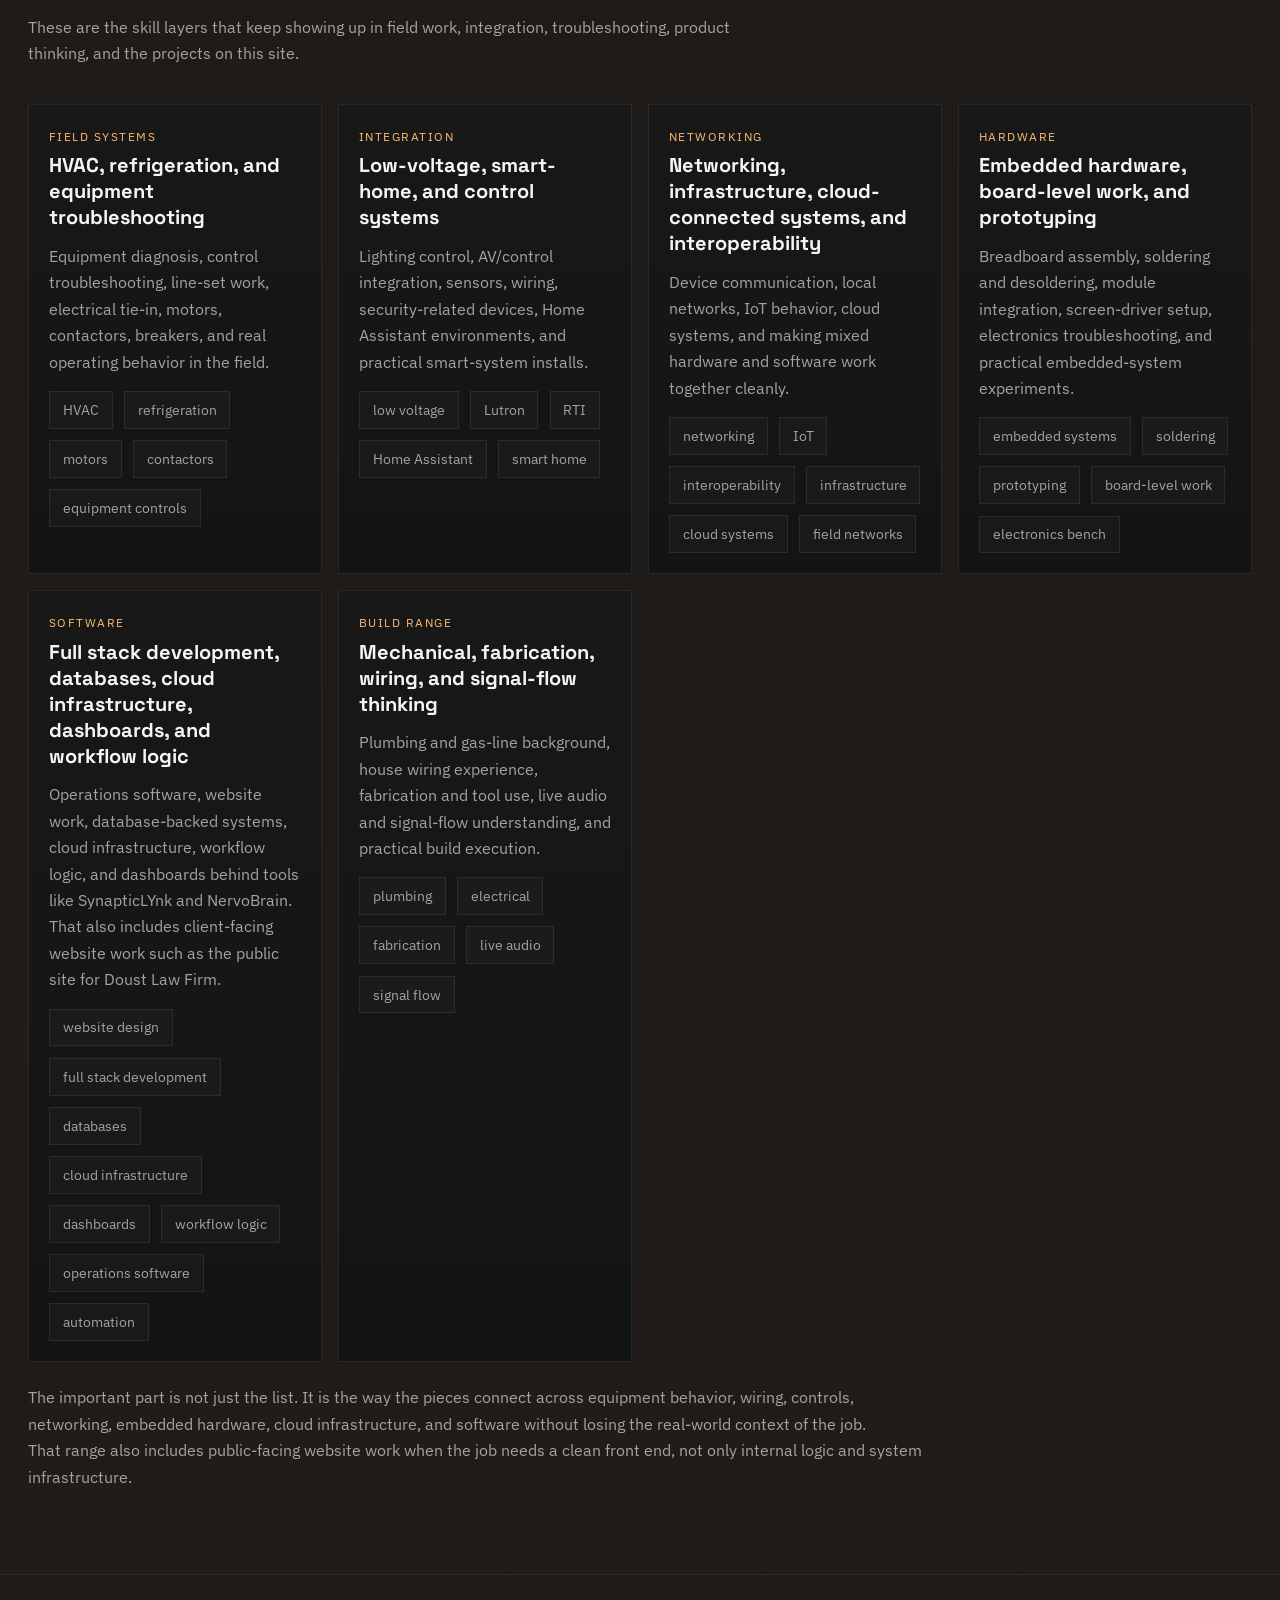
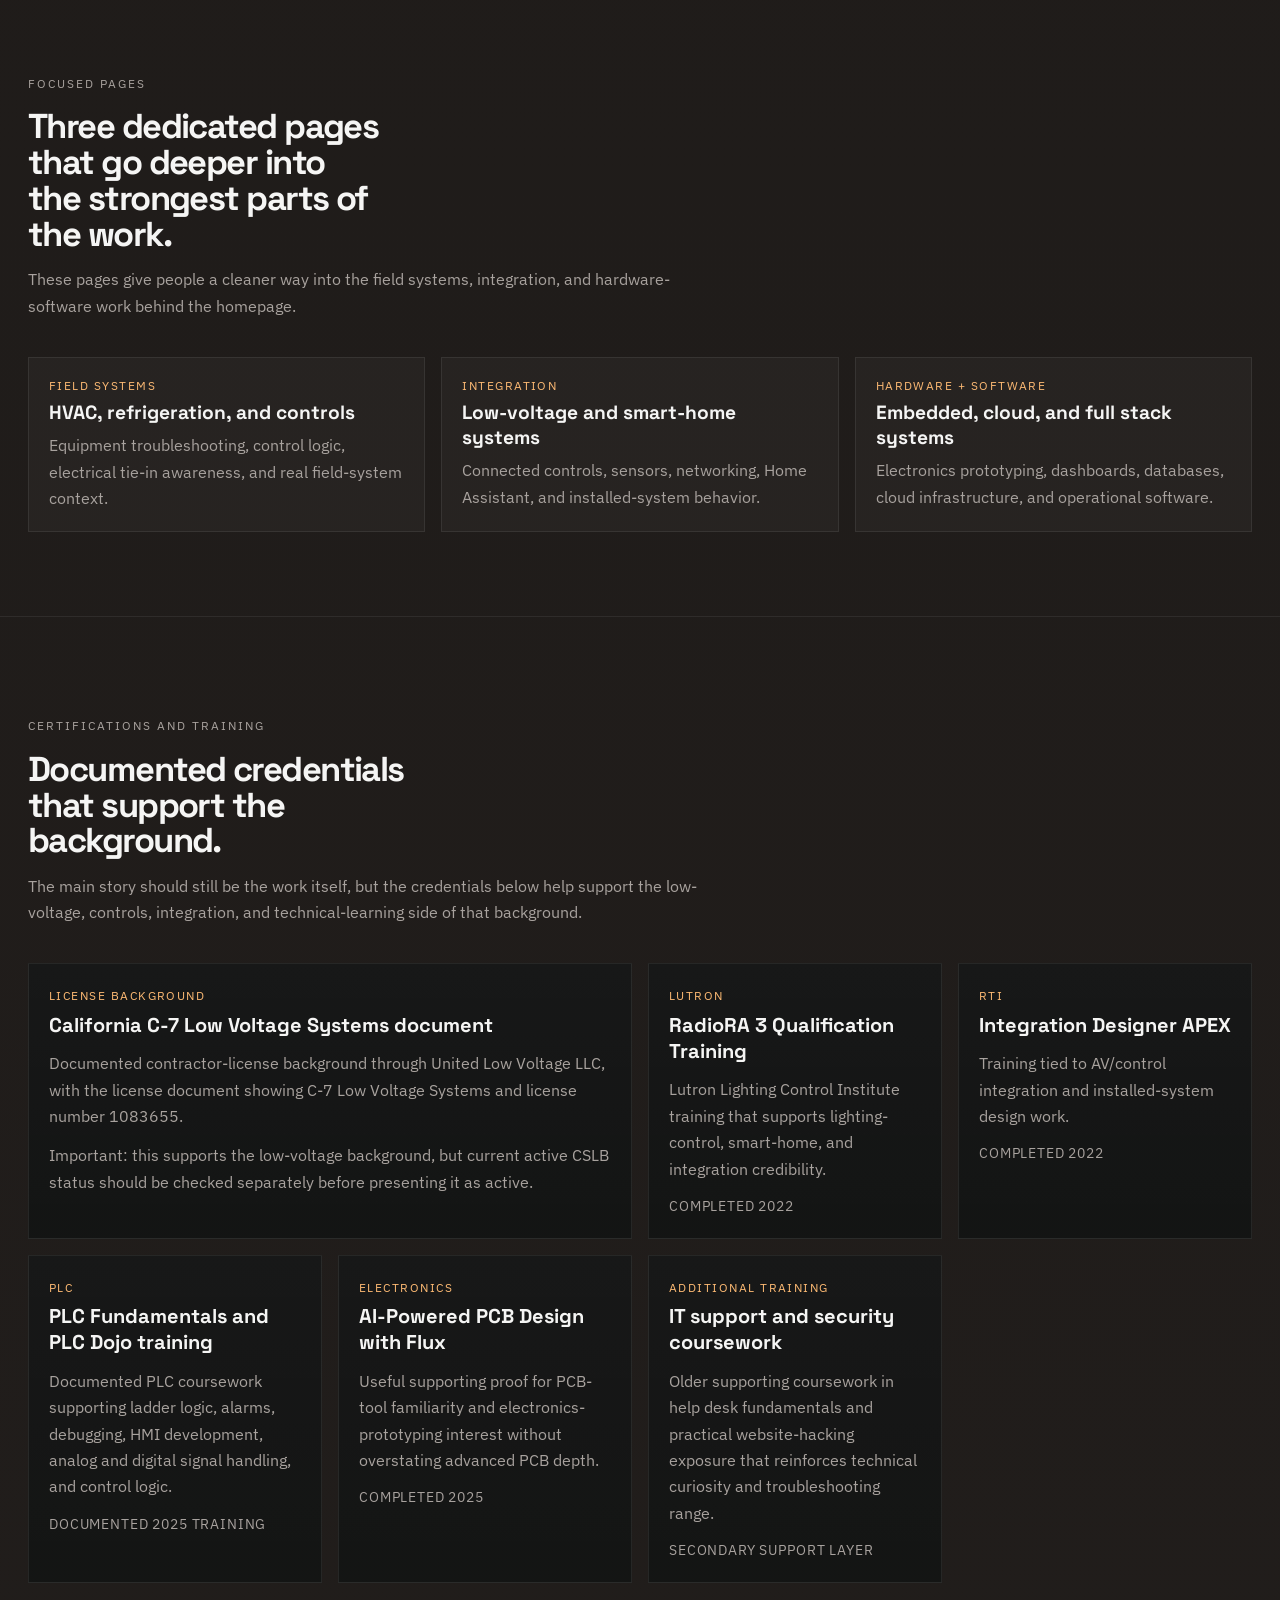
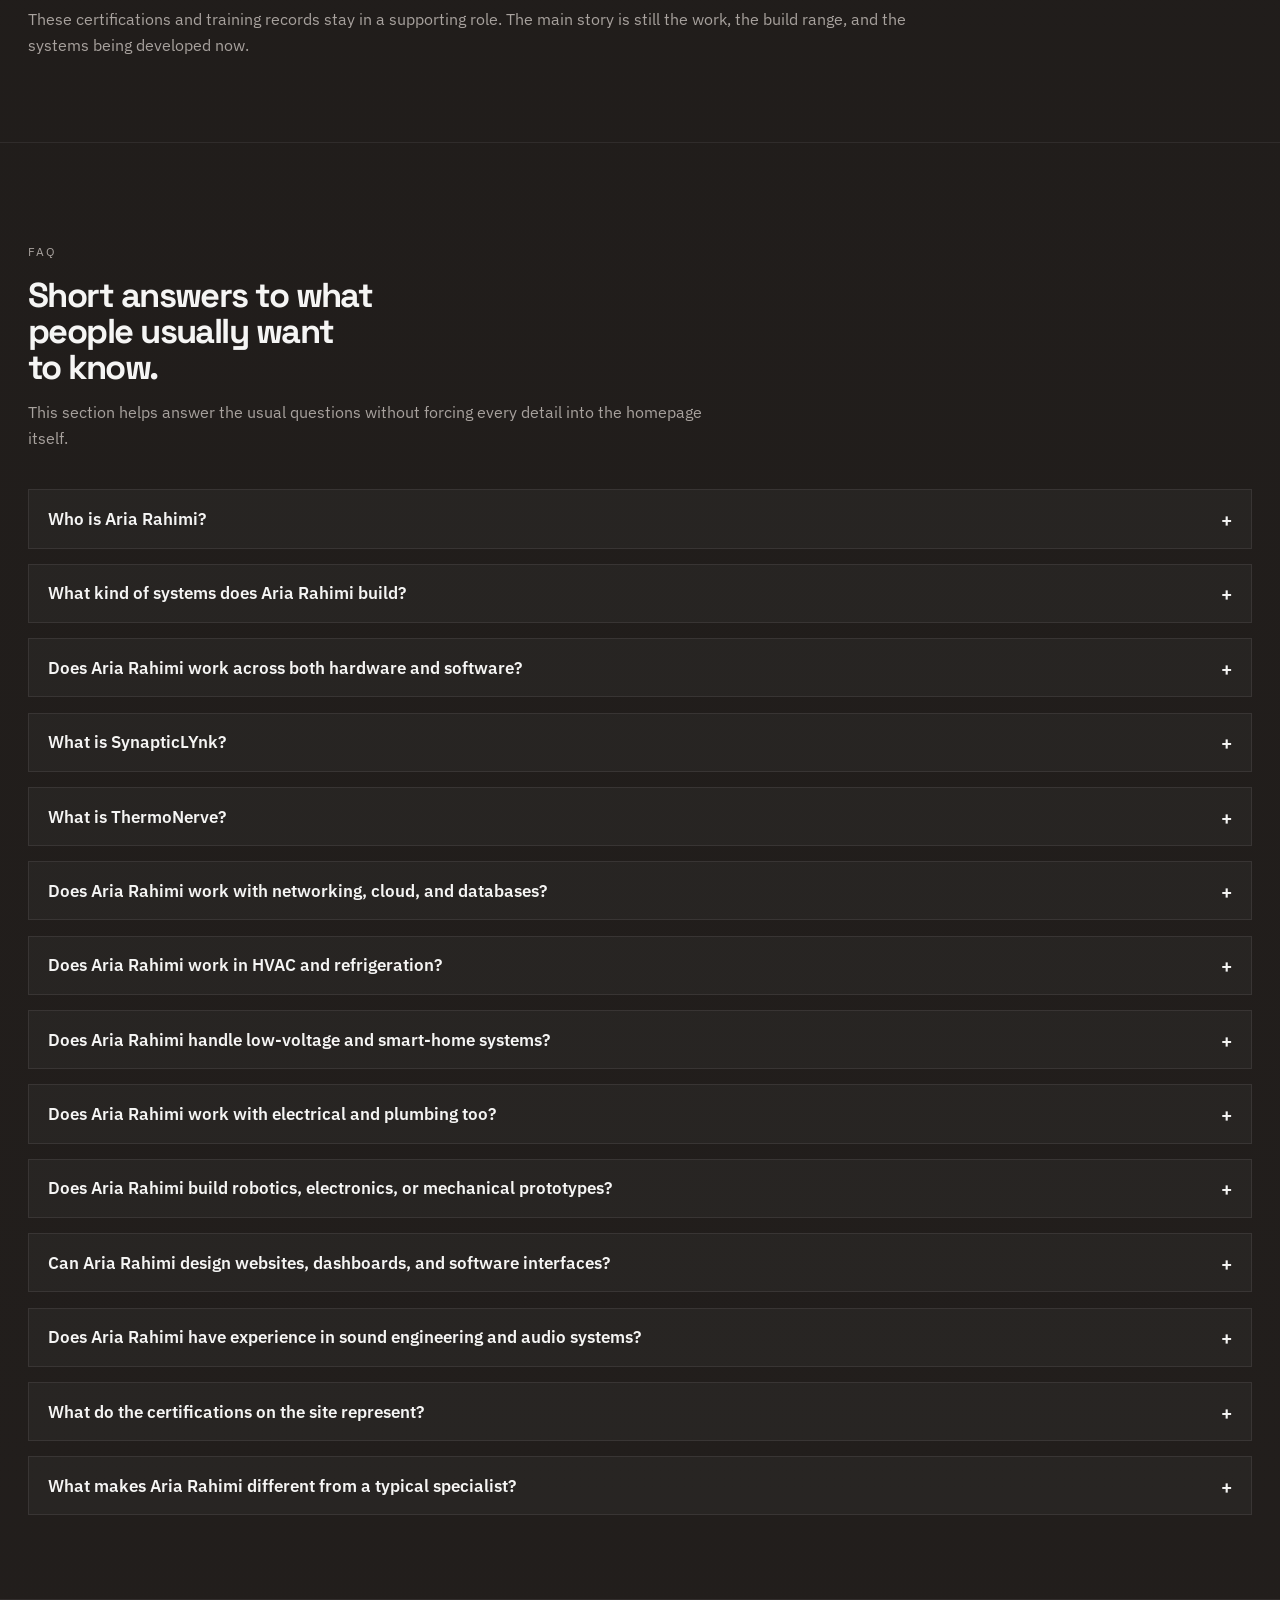
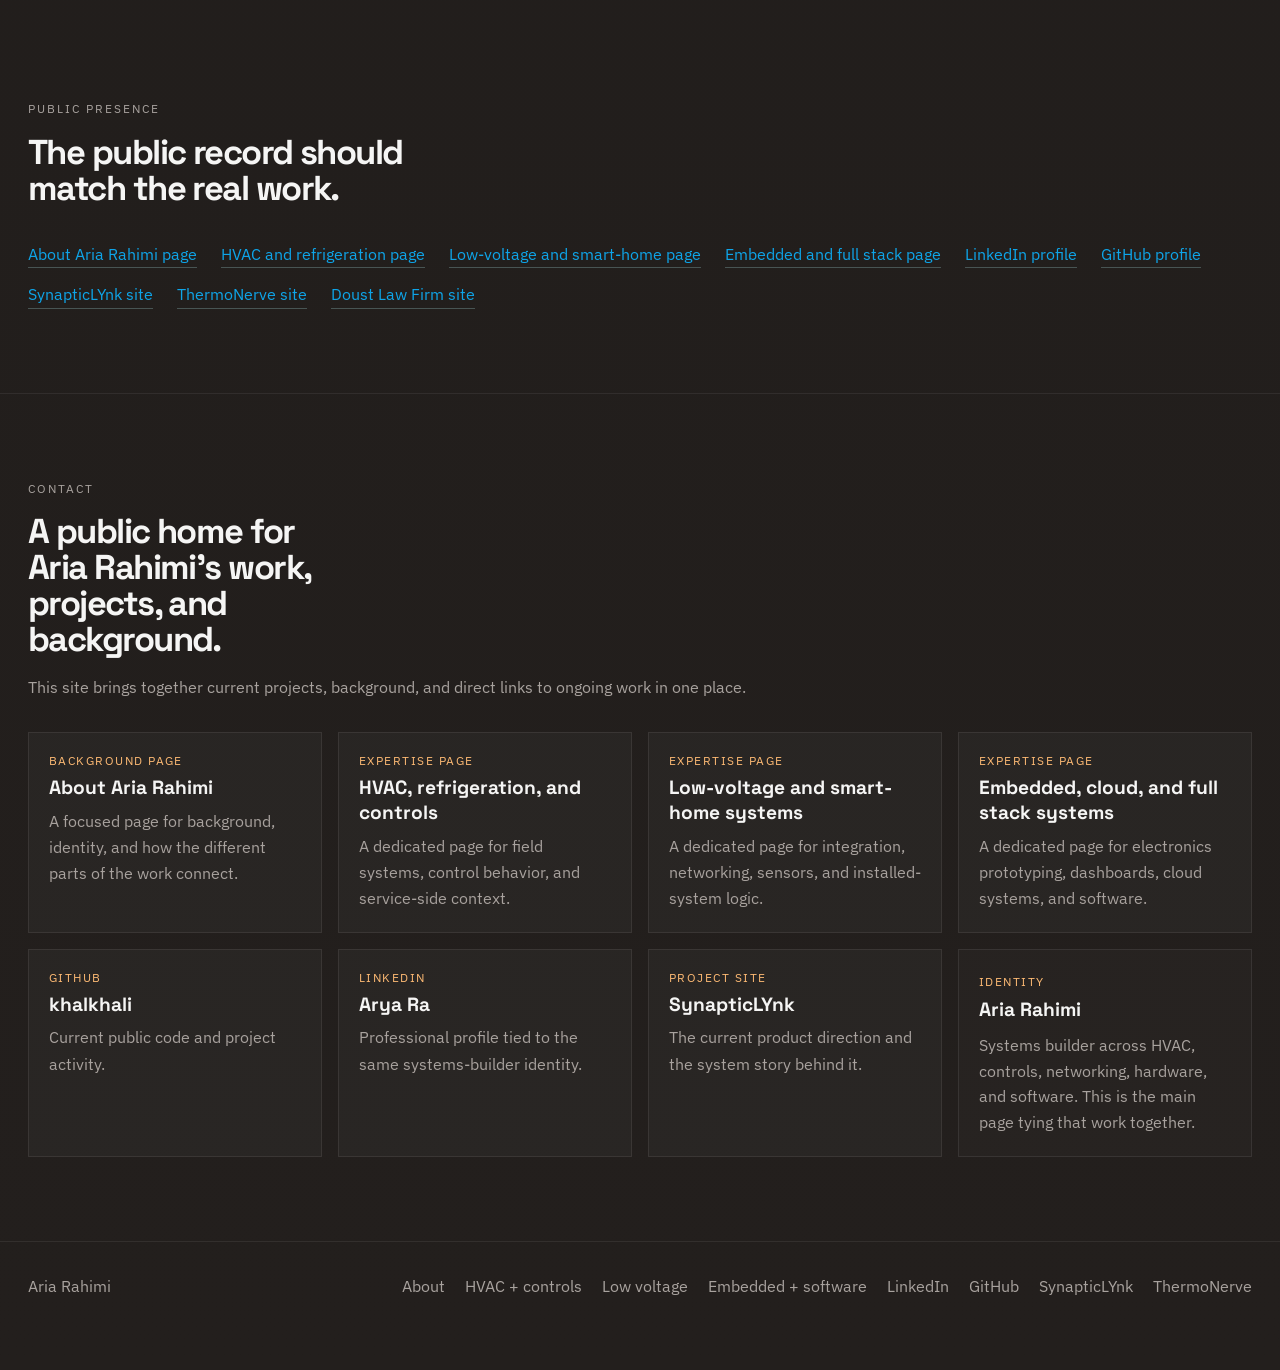
==== commit 6005a044: "Refresh site proof sections and responsive layout" ====
--- a/index.html
+++ b/index.html
@@ -1,1126 +1,60 @@
-<!DOCTYPE html>
+<!doctype html>
 <html lang="en">
-<head>
-  <meta charset="UTF-8">
-  <meta name="viewport" content="width=device-width, initial-scale=1.0">
-  <title>Aria Rahimi | Systems Builder in HVAC, Controls, Networking, and Full Stack Development</title>
-  <meta
-    name="description"
-    content="Official website of Aria Rahimi, a systems builder working across HVAC, low-voltage controls, networking, embedded hardware, cloud infrastructure, and full stack development."
-  >
-  <meta name="author" content="Aria Rahimi">
-  <meta name="robots" content="index, follow, max-snippet:-1, max-image-preview:large, max-video-preview:-1">
-  <meta name="googlebot" content="index, follow, max-snippet:-1, max-image-preview:large, max-video-preview:-1">
-  <meta name="theme-color" content="#101313">
-  <meta name="referrer" content="strict-origin-when-cross-origin">
-  <meta
-    http-equiv="Content-Security-Policy"
-    content="default-src 'self'; base-uri 'self'; object-src 'none'; frame-src 'none'; img-src 'self' data: https:; font-src 'self' https://fonts.gstatic.com data:; style-src 'self' https://fonts.googleapis.com; script-src 'self' 'unsafe-inline'; connect-src 'self'; form-action 'self'; upgrade-insecure-requests; block-all-mixed-content"
-  >
-  <meta name="google-site-verification" content="rgLT6cJV5y6i4L069ZMYOQ1Z0VrgQkDRm1UdxUIrUEo">
-  <link rel="canonical" href="https://ariarahimi.com/">
-  <link rel="alternate" hreflang="en-US" href="https://ariarahimi.com/">
-  <link rel="alternate" hreflang="x-default" href="https://ariarahimi.com/">
-  <link rel="sitemap" type="application/xml" title="Sitemap" href="https://ariarahimi.com/sitemap.xml">
-  <link rel="me" href="https://github.com/khalkhali">
-  <link rel="me" href="https://www.linkedin.com/in/arya-ra-96177697/">
-  <meta property="og:title" content="Aria Rahimi | Systems Builder in HVAC, Controls, Networking, and Full Stack Development">
-  <meta
-    property="og:description"
-    content="Official website of Aria Rahimi, a systems builder working across HVAC, low-voltage controls, networking, embedded hardware, cloud infrastructure, and full stack development."
-  >
-  <meta property="og:type" content="website">
-  <meta property="og:url" content="https://ariarahimi.com/">
-  <meta property="og:site_name" content="Aria Rahimi">
-  <meta property="og:locale" content="en_US">
-  <meta property="og:image" content="https://ariarahimi.com/og-image.svg">
-  <meta property="og:image:secure_url" content="https://ariarahimi.com/og-image.svg">
-  <meta property="og:image:type" content="image/svg+xml">
-  <meta property="og:image:width" content="1200">
-  <meta property="og:image:height" content="630">
-  <meta property="og:image:alt" content="Aria Rahimi systems builder site preview">
-  <meta name="twitter:card" content="summary_large_image">
-  <meta name="twitter:title" content="Aria Rahimi | Systems Builder in HVAC, Controls, Networking, and Full Stack Development">
-  <meta
-    name="twitter:description"
-    content="Official website of Aria Rahimi, a systems builder working across HVAC, low-voltage controls, networking, embedded hardware, cloud infrastructure, and full stack development."
-  >
-  <meta name="twitter:image" content="https://ariarahimi.com/og-image.svg">
-  <meta name="twitter:image:alt" content="Aria Rahimi systems builder site preview">
-  <link rel="preconnect" href="https://fonts.googleapis.com">
-  <link rel="preconnect" href="https://fonts.gstatic.com" crossorigin>
-  <link
-    href="https://fonts.googleapis.com/css2?family=IBM+Plex+Sans:wght@400;500;600&family=Space+Grotesk:wght@500;700&display=swap"
-    rel="stylesheet"
-  >
-  <link rel="icon" type="image/svg+xml" href="favicon.svg">
-  <link rel="stylesheet" href="styles.css">
-  <script type="application/ld+json">
-    {
-      "@context": "https://schema.org",
-      "@graph": [
-        {
-          "@type": "Person",
-          "@id": "https://ariarahimi.com/#person",
-          "name": "Aria Rahimi",
-          "givenName": "Aria",
-          "familyName": "Rahimi",
-          "alternateName": ["Aria Rahim", "Arya Ra"],
-          "url": "https://ariarahimi.com/",
-          "jobTitle": "Systems Builder",
-          "image": {
-            "@id": "https://ariarahimi.com/#primaryimage"
-          },
-          "mainEntityOfPage": {
-            "@id": "https://ariarahimi.com/#webpage"
-          },
-          "description": "Aria Rahimi is a systems builder working across HVAC, refrigeration, low-voltage controls, embedded hardware, networking, cloud infrastructure, databases, smart-home systems, Home Assistant, website design, and full stack development.",
-          "sameAs": [
-            "https://github.com/khalkhali",
-            "https://www.linkedin.com/in/arya-ra-96177697/",
-            "https://synapticlynk.com/",
-            "https://thermonerv.com/"
-          ],
-          "knowsAbout": [
-            "HVAC",
-            "Refrigeration",
-            "Low-voltage systems",
-            "Smart-home integration",
-            "Embedded systems",
-            "Networking",
-            "Cloud infrastructure",
-            "Databases",
-            "Home Assistant",
-            "Website design",
-            "Web development",
-            "UI design",
-            "Full stack development",
-            "Controls",
-            "Electronics prototyping",
-            "IoT systems",
-            "AV systems",
-            "PLC fundamentals",
-            "Electrical troubleshooting",
-            "Plumbing",
-            "HVAC controls",
-            "Fabrication"
-          ],
-          "hasCredential": [
-            {
-              "@type": "EducationalOccupationalCredential",
-              "name": "Documented C-7 Low Voltage Systems contractor-license background through United Low Voltage LLC",
-              "description": "California C-7 low-voltage systems license document showing United Low Voltage LLC and license number 1083655. Current active status should be verified separately."
-            },
-            {
-              "@type": "EducationalOccupationalCredential",
-              "name": "Lutron LP 831 RadioRA 3 Qualification Training",
-              "credentialCategory": "certificate"
-            },
-            {
-              "@type": "EducationalOccupationalCredential",
-              "name": "RTI Integration Designer APEX training curriculum",
-              "credentialCategory": "certificate"
-            },
-            {
-              "@type": "EducationalOccupationalCredential",
-              "name": "PLC Fundamentals training",
-              "credentialCategory": "certificate"
-            },
-            {
-              "@type": "EducationalOccupationalCredential",
-              "name": "AI-Powered PCB Design with Flux",
-              "credentialCategory": "course certificate"
-            }
-          ]
-        },
-        {
-          "@type": "ImageObject",
-          "@id": "https://ariarahimi.com/#primaryimage",
-          "url": "https://ariarahimi.com/og-image.svg",
-          "contentUrl": "https://ariarahimi.com/og-image.svg",
-          "width": 1200,
-          "height": 630,
-          "caption": "Aria Rahimi systems builder site preview"
-        },
-        {
-          "@type": "WebSite",
-          "@id": "https://ariarahimi.com/#website",
-          "url": "https://ariarahimi.com/",
-          "name": "Aria Rahimi",
-          "inLanguage": "en-US",
-          "description": "Personal website for Aria Rahimi, a systems builder across field systems, controls, networking, hardware, and software.",
-          "publisher": {
-            "@id": "https://ariarahimi.com/#person"
-          }
-        },
-        {
-          "@type": "WebPage",
-          "@id": "https://ariarahimi.com/#webpage",
-          "url": "https://ariarahimi.com/",
-          "name": "Aria Rahimi | Systems Builder in HVAC, Controls, Networking, and Full Stack Development",
-          "description": "Official website of Aria Rahimi, a systems builder working across HVAC, low-voltage controls, networking, embedded hardware, cloud infrastructure, and full stack development.",
-          "isPartOf": {
-            "@id": "https://ariarahimi.com/#website"
-          },
-          "about": {
-            "@id": "https://ariarahimi.com/#person"
-          },
-          "primaryImageOfPage": {
-            "@id": "https://ariarahimi.com/#primaryimage"
-          },
-          "inLanguage": "en-US"
-        },
-        {
-          "@type": "FAQPage",
-          "@id": "https://ariarahimi.com/#faq",
-          "mainEntity": [
-            {
-              "@type": "Question",
-              "name": "Who is Aria Rahimi?",
-              "acceptedAnswer": {
-                "@type": "Answer",
-                "text": "Aria Rahimi is a systems builder working across HVAC, refrigeration, low-voltage controls, networking, cloud-connected infrastructure, embedded hardware, and full stack software."
-              }
-            },
-            {
-              "@type": "Question",
-              "name": "What kind of systems does Aria Rahimi build?",
-              "acceptedAnswer": {
-                "@type": "Answer",
-                "text": "The work ranges from field systems and equipment controls to smart-home integration, embedded prototypes, operational dashboards, and connected software around real-world jobs."
-              }
-            },
-            {
-              "@type": "Question",
-              "name": "Does Aria Rahimi work across both hardware and software?",
-              "acceptedAnswer": {
-                "@type": "Answer",
-                "text": "Yes. The work crosses physical equipment, controls, wiring, and electronics as well as website design, full stack development, cloud infrastructure, databases, and operational software."
-              }
-            },
-            {
-              "@type": "Question",
-              "name": "What is SynapticLYnk?",
-              "acceptedAnswer": {
-                "@type": "Answer",
-                "text": "SynapticLYnk is a systems platform direction built around operations, workflow visibility, equipment context, and connected infrastructure."
-              }
-            },
-            {
-              "@type": "Question",
-              "name": "What is ThermoNerve?",
-              "acceptedAnswer": {
-                "@type": "Answer",
-                "text": "ThermoNerve is the hardware and controls direction focused on connected equipment, sensing, and real operating environments."
-              }
-            },
-            {
-              "@type": "Question",
-              "name": "Does Aria Rahimi work with networking, cloud, and databases?",
-              "acceptedAnswer": {
-                "@type": "Answer",
-                "text": "Yes. That includes networking, IoT infrastructure, interoperability, cloud-connected systems, and database-backed software that supports operations and workflow."
-              }
-            },
-            {
-              "@type": "Question",
-              "name": "Does Aria Rahimi work in HVAC and refrigeration?",
-              "acceptedAnswer": {
-                "@type": "Answer",
-                "text": "Yes. HVAC and refrigeration are part of the real field background, including installs, equipment troubleshooting, control logic, electrical integration, and service-side problem solving."
-              }
-            },
-            {
-              "@type": "Question",
-              "name": "Does Aria Rahimi handle low-voltage and smart-home systems?",
-              "acceptedAnswer": {
-                "@type": "Answer",
-                "text": "Yes. That includes low-voltage systems, smart-home controls, networking, lighting, security, sensors, and integrated platforms such as Home Assistant and Lutron RadioRA 3, supported by California C-7 licensing background."
-              }
-            },
-            {
-              "@type": "Question",
-              "name": "Does Aria Rahimi work with electrical and plumbing too?",
-              "acceptedAnswer": {
-                "@type": "Answer",
-                "text": "Yes. The build background includes residential electrical and plumbing work, which helps bridge software thinking with real jobsite constraints, equipment requirements, and installation logic."
-              }
-            },
-            {
-              "@type": "Question",
-              "name": "Does Aria Rahimi build robotics, electronics, or mechanical prototypes?",
-              "acceptedAnswer": {
-                "@type": "Answer",
-                "text": "Yes. The work includes embedded hardware, breadboard and module prototyping, soldering, fabrication thinking, mechanical problem solving, and prototype systems that connect software to physical devices."
-              }
-            },
-            {
-              "@type": "Question",
-              "name": "Can Aria Rahimi design websites, dashboards, and software interfaces?",
-              "acceptedAnswer": {
-                "@type": "Answer",
-                "text": "Yes. Aria Rahimi also works in website design, full stack development, dashboards, product direction, and interface design with a focus on systems that feel useful in real operations, not generic software."
-              }
-            },
-            {
-              "@type": "Question",
-              "name": "Does Aria Rahimi have experience in sound engineering and audio systems?",
-              "acceptedAnswer": {
-                "@type": "Answer",
-                "text": "Yes. That background includes live sound setup, signal flow, mixers, processing, amplifiers, tuning, and practical audio-system thinking developed through both event sound work and music production."
-              }
-            },
-            {
-              "@type": "Question",
-              "name": "What do the certifications on the site represent?",
-              "acceptedAnswer": {
-                "@type": "Answer",
-                "text": "The certifications support the broader technical range around controls, low-voltage systems, PLC learning, IT support, security exposure, and smart-home platforms. They reinforce the story, but the strongest proof is still the actual build work."
-              }
-            },
-            {
-              "@type": "Question",
-              "name": "What makes Aria Rahimi different from a typical specialist?",
-              "acceptedAnswer": {
-                "@type": "Answer",
-                "text": "The difference is range and integration. Instead of staying inside one silo, Aria Rahimi can move between field work, controls, networking, embedded hardware, software, and design, then connect those layers into one practical system."
-              }
-            }
-          ]
-        }
-      ]
-    }
-  </script>
-</head>
-<body>
-  <header class="site-header">
-    <div class="header-inner">
-      <a class="brand" href="#top" aria-label="Aria Rahimi home">
-        <img class="brand-mark" src="assets/aria-rahimi-logo-header.png" alt="Aria Rahimi" width="293" height="90">
-        <span class="sr-only">Aria Rahimi</span>
-      </a>
-      <button
-        class="nav-toggle"
-        type="button"
-        aria-expanded="false"
-        aria-controls="primary-nav"
-        aria-label="Open navigation menu"
-      >
-        <span class="nav-toggle-icon" aria-hidden="true">
-          <span></span>
-          <span></span>
-          <span></span>
-        </span>
-      </button>
-      <nav class="site-nav" id="primary-nav" aria-label="Primary">
-        <a href="#work">Work</a>
-        <a href="#projects">Projects</a>
-        <a href="#proof">Proof</a>
-        <a href="#mindset">Mindset</a>
-        <a href="#background">Background</a>
-        <a href="#faq">FAQ</a>
-        <a href="about-aria-rahimi.html">About</a>
-        <a href="#contact">Contact</a>
-      </nav>
-    </div>
-  </header>
-
-  <main id="top">
-    <section class="hero reveal">
-      <div class="hero-canvas" aria-hidden="true">
-        <div class="hero-canvas-glow"></div>
-        <svg viewBox="0 0 760 760" class="hero-graphic" role="presentation">
-            <defs>
-              <linearGradient id="pcb-trace-gradient" x1="0%" y1="0%" x2="100%" y2="100%">
-                <stop offset="0%" stop-color="#4ef2ff"/>
-                <stop offset="42%" stop-color="#f0b270"/>
-                <stop offset="72%" stop-color="#df7d31"/>
-                <stop offset="100%" stop-color="#ffb347"/>
-              </linearGradient>
-              <radialGradient id="pcb-board-glow" cx="50%" cy="48%" r="54%">
-                <stop offset="0%" stop-color="rgba(54, 255, 240, 0.22)"/>
-                <stop offset="58%" stop-color="rgba(223, 125, 49, 0.18)"/>
-                <stop offset="100%" stop-color="rgba(10, 16, 22, 0)"/>
-              </radialGradient>
-              <filter id="pcb-neon-soft" x="-20%" y="-20%" width="140%" height="140%">
-                <feGaussianBlur stdDeviation="6" result="softGlow"/>
-                <feMerge>
-                  <feMergeNode in="softGlow"/>
-                  <feMergeNode in="SourceGraphic"/>
-                </feMerge>
-              </filter>
-              <pattern id="pcb-grid" x="0" y="0" width="36" height="36" patternUnits="userSpaceOnUse">
-                <path d="M36 0H0V36" class="pcb-grid-line"/>
-              </pattern>
-            </defs>
-            <rect x="36" y="54" width="688" height="652" rx="56" class="pcb-board"/>
-            <rect x="70" y="88" width="620" height="584" rx="42" class="pcb-board-inner"/>
-            <rect x="70" y="88" width="620" height="584" rx="42" fill="url(#pcb-grid)" opacity="0.74"/>
-            <rect x="92" y="110" width="576" height="540" rx="34" fill="url(#pcb-board-glow)" class="pcb-board-bloom"/>
-
-            <g class="pcb-routing-base">
-              <path d="M30 176H222V126H384V210H732" class="pcb-trace"/>
-              <path d="M18 248H164V214H286V268H402" class="pcb-trace trace-delay-3"/>
-              <path d="M30 336H194V396H342V304H520V374H732" class="pcb-trace trace-delay-1"/>
-              <path d="M16 444H142V496H252V432H366" class="pcb-trace trace-delay-4"/>
-              <path d="M30 536H286V468H464V594H732" class="pcb-trace trace-delay-2"/>
-              <path d="M126 108V628" class="pcb-bus faint"/>
-              <path d="M224 90V652" class="pcb-bus"/>
-              <path d="M336 118V616" class="pcb-bus faint"/>
-              <path d="M472 86V660" class="pcb-bus faint"/>
-              <path d="M624 124V654" class="pcb-bus faint"/>
-              <path d="M164 214V152H248" class="pcb-branch trace-delay-4"/>
-              <path d="M384 210V304H468" class="pcb-branch trace-delay-1"/>
-              <path d="M252 432V352H336" class="pcb-branch trace-delay-3"/>
-              <path d="M286 468V396H342" class="pcb-branch trace-delay-2"/>
-              <path d="M520 374V280H624" class="pcb-branch trace-delay-3"/>
-            </g>
-
-            <g class="pcb-routing-live" filter="url(#pcb-neon-soft)">
-              <path d="M30 176H222V126H384V210H732" class="pcb-trace-live"/>
-              <path d="M18 248H164V214H286V268H402" class="pcb-trace-live trace-delay-3"/>
-              <path d="M30 336H194V396H342V304H520V374H732" class="pcb-trace-live trace-delay-1"/>
-              <path d="M16 444H142V496H252V432H366" class="pcb-trace-live trace-delay-4"/>
-              <path d="M30 536H286V468H464V594H732" class="pcb-trace-live trace-delay-2"/>
-              <path d="M126 108V628" class="pcb-trace-live trace-delay-1"/>
-              <path d="M472 86V660" class="pcb-trace-live trace-delay-4"/>
-            </g>
-        </svg>
-      </div>
-      <div class="hero-inner">
-        <div class="hero-copy">
-          <div class="hero-copy-primary">
-            <h1>Aria Rahimi builds professional systems across equipment, controls, networking, and real operations.</h1>
-          </div>
-
-          <aside class="hero-tech-stack" aria-label="Current technology tracks">
-            <span class="hero-tech-kicker">Current tracks</span>
-            <div class="hero-tech-orbit">
-              <svg viewBox="0 0 420 420" class="hero-tech-rings" role="presentation" aria-hidden="true">
-                <circle cx="210" cy="210" r="136" class="hero-tech-ring hero-tech-ring-outer"/>
-                <circle cx="210" cy="210" r="92" class="hero-tech-ring hero-tech-ring-mid"/>
-                <circle cx="210" cy="210" r="42" class="hero-tech-ring hero-tech-ring-core"/>
-                <path d="M210 74V24" class="hero-tech-axis"/>
-                <path d="M328 146L370 122" class="hero-tech-axis"/>
-                <path d="M116 304L74 334" class="hero-tech-axis"/>
-                <circle cx="210" cy="74" r="7" class="hero-tech-node-dot"/>
-                <circle cx="328" cy="146" r="7" class="hero-tech-node-dot hero-tech-node-dot-warm"/>
-                <circle cx="116" cy="304" r="7" class="hero-tech-node-dot"/>
-              </svg>
-
-              <div class="hero-tech-core">
-                <span>system graph</span>
-                <strong>build stack</strong>
-                <p>field systems, controls, and software working as one layer</p>
-              </div>
-
-              <div class="hero-tech-track hero-tech-track-outer hero-tech-track-slow">
-                <div class="hero-tech-node hero-tech-node-top">
-                  <strong>SynapticLYnk</strong>
-                  <span>operations, routing, infrastructure</span>
-                </div>
-              </div>
-
-              <div class="hero-tech-track hero-tech-track-mid hero-tech-track-reverse">
-                <div class="hero-tech-node hero-tech-node-right">
-                  <strong>ThermoNerve</strong>
-                  <span>equipment, controls, embedded hardware</span>
-                </div>
-              </div>
-
-              <div class="hero-tech-track hero-tech-track-diagonal hero-tech-track-fast">
-                <div class="hero-tech-node hero-tech-node-left">
-                  <strong>NervoBrain</strong>
-                  <span>intelligence layer, AI workflow, system logic</span>
-                </div>
-              </div>
-            </div>
-          </aside>
-
-          <div class="hero-copy-secondary">
-            <p class="hero-text hero-text-secondary">
-              Aria Rahimi is a systems builder working across HVAC, refrigeration, low-voltage controls, embedded hardware,
-              networking, cloud infrastructure, databases, website design, full stack software, and hands-on field systems. Current work is centered on SynapticLYnk and ThermoNerve.
-            </p>
-            <div class="hero-actions">
-              <a class="button button-primary" href="#projects">See current work</a>
-              <a class="button button-secondary" href="https://github.com/khalkhali" target="_blank" rel="noreferrer">View GitHub</a>
-              <a class="button button-secondary" href="#background">View background</a>
-            </div>
-            <div class="hero-signals" aria-label="Builder domains">
-              <span>equipment</span>
-              <span>controls</span>
-              <span>network</span>
-              <span>software</span>
-              <span>field systems</span>
-            </div>
-          </div>
-        </div>
-      </div>
-    </section>
-
-    <section id="work" class="section reveal">
-      <div class="section-inner">
-        <div class="section-heading">
-          <p class="eyebrow">What I build</p>
-          <h2>Not one layer. The whole system.</h2>
-        </div>
-        <div class="work-layout">
-          <div class="work-intro">
-            <p>
-              I work where field systems, controls, networking, hardware, and software overlap.
-              That means I am not only designing ideas. I am usually wiring, diagnosing, integrating,
-              prototyping, or building around real operating conditions.
-            </p>
-          </div>
-          <div class="work-grid">
-            <div>
-              <h3>Equipment and controls</h3>
-              <p>HVAC, refrigeration, low-voltage systems, smart-home control, integration work, and practical troubleshooting.</p>
-            </div>
-            <div>
-              <h3>Networking and infrastructure</h3>
-              <p>Wired systems, routing, device interoperability, IoT environments, cloud-connected infrastructure, and the logic that makes systems behave properly in the field.</p>
-            </div>
-            <div>
-              <h3>Hardware and software</h3>
-              <p>Electronics prototyping, board-level work, website design, full stack development, database-backed systems, and the software layer that helps real operations run better.</p>
-            </div>
-          </div>
-        </div>
-        <div class="reality-strip" aria-label="Current operating scope">
-          <span>HVAC field work</span>
-          <span>C-7 low-voltage systems</span>
-          <span>smart-home integration</span>
-          <span>embedded and control logic</span>
-          <span>cloud + database systems</span>
-        </div>
-      </div>
-    </section>
-
-    <section id="projects" class="section reveal">
-      <div class="section-inner">
-        <div class="section-heading">
-          <p class="eyebrow">Current projects</p>
-          <h2>This is where most of my energy is going right now.</h2>
-        </div>
-        <div class="projects-list">
-          <article class="project-row">
-            <div class="project-kicker">01</div>
-            <div class="project-body">
-              <h3>SynapticLYnk</h3>
-              <p>A systems platform built around real-world operations, equipment, workflow, and connected infrastructure.</p>
-            </div>
-            <div class="project-note">Product system</div>
-          </article>
-          <article class="project-row">
-            <div class="project-kicker">02</div>
-            <div class="project-body">
-              <h3>ThermoNerve</h3>
-              <p>Hardware and systems work focused on connected equipment, controls, and real operating environments.</p>
-            </div>
-            <div class="project-note">Hardware direction</div>
-          </article>
-          <article class="project-row">
-            <div class="project-kicker">03</div>
-            <div class="project-body">
-              <h3>NervoBrain</h3>
-              <p>An intelligence and dashboarding layer for turning field activity, system signals, and operational context into usable decisions.</p>
-            </div>
-            <div class="project-note">AI + dashboarding</div>
-          </article>
-          <article class="project-row">
-            <div class="project-kicker">04</div>
-            <div class="project-body">
-              <h3>Broader build range</h3>
-              <p>Work that also spans embedded devices, mechanical problem solving, physical-world automation, fabrication, and robotics-minded system building.</p>
-            </div>
-            <div class="project-note">Extended range</div>
-          </article>
-        </div>
-      </div>
-    </section>
-
-    <section id="proof" class="section reveal proof-section">
-      <div class="section-inner">
-        <div class="section-heading proof-heading">
-          <p class="eyebrow">Visual proof</p>
-          <h2>Software layer, control logic, and field credibility in one story.</h2>
-          <p>
-            The work here is grounded in live operations, connected control systems, and practical build environments.
-          </p>
-        </div>
-
-        <div class="proof-stage">
-          <article class="proof-panel proof-panel-software">
-            <div class="proof-meta">
-              <span>SynapticLYnk direction</span>
-              <span>operations + routing</span>
-            </div>
-            <div class="surface-frame" aria-hidden="true">
-              <div class="surface-topbar">
-                <div class="surface-dots">
-                  <span></span>
-                  <span></span>
-                  <span></span>
-                </div>
-                <span class="surface-title">live systems workspace</span>
-              </div>
-              <div class="surface-layout">
-                <div class="surface-rail">
-                  <span>dispatch</span>
-                  <span>assets</span>
-                  <span>dashboards</span>
-                  <span>zones</span>
-                  <span>alerts</span>
-                </div>
-                <div class="surface-main">
-                  <div class="surface-status">
-                    <span class="status-pill status-pill-live">live</span>
-                    <span class="status-pill">field sync</span>
-                    <span class="status-pill">dashboard ready</span>
-                    <span class="status-pill">network healthy</span>
-                  </div>
-                  <div class="surface-wave" role="presentation">
-                    <span style="--bar: 44%"></span>
-                    <span style="--bar: 68%"></span>
-                    <span style="--bar: 36%"></span>
-                    <span style="--bar: 82%"></span>
-                    <span style="--bar: 54%"></span>
-                    <span style="--bar: 73%"></span>
-                    <span style="--bar: 31%"></span>
-                    <span style="--bar: 60%"></span>
-                    <span style="--bar: 48%"></span>
-                    <span style="--bar: 77%"></span>
-                    <span style="--bar: 41%"></span>
-                    <span style="--bar: 64%"></span>
-                  </div>
-                  <div class="surface-columns">
-                    <div>
-                      <span class="surface-label">routing</span>
-                      <strong>Signal and task flow</strong>
-                      <p>Connected movement across people, devices, and jobs.</p>
-                    </div>
-                    <div>
-                      <span class="surface-label">operations</span>
-                      <strong>Field-aware logic</strong>
-                      <p>Built around real execution instead of generic dashboards.</p>
-                    </div>
-                    <div>
-                      <span class="surface-label">visibility</span>
-                      <strong>Status with context</strong>
-                      <p>What is running, what is stuck, and what needs attention next.</p>
-                    </div>
-                    <div>
-                      <span class="surface-label">intelligence</span>
-                      <strong>Operational dashboards</strong>
-                      <p>Signal summaries and decision views that help real work move faster.</p>
-                    </div>
-                  </div>
-                </div>
-              </div>
-            </div>
-            <div class="proof-caption">
-              <p>SynapticLYnk is meant to solve the gap between field work, equipment reality, team coordination, and software visibility by putting routing, status, context, dashboards, and decision-making into one operational layer, so people are not bouncing between disconnected tools just to understand what is happening, what is blocked, what needs attention next, and how the system should move forward in real time.</p>
-              <p>Instead of treating operations like generic office software, the system is designed around dispatch flow, equipment state, asset awareness, zone logic, alerts, and live field conditions, so the software reflects the actual environment people are working in.</p>
-              <p>The goal is a working surface where teams can see the job path, understand system health, catch issues earlier, and make decisions from one place instead of stitching together messages, spreadsheets, memory, and disconnected dashboards.</p>
-            </div>
-          </article>
-
-          <article class="proof-panel proof-panel-hardware">
-            <div class="proof-meta">
-              <span>ThermoNerve direction</span>
-              <span>equipment + controls</span>
-            </div>
-            <div class="hardware-frame" aria-hidden="true">
-              <div class="hardware-stack">
-                <div class="rack-module">
-                  <span>sensor array</span>
-                  <strong>zone inputs</strong>
-                </div>
-                <div class="rack-module rack-module-accent">
-                  <span>controller</span>
-                  <strong>logic core</strong>
-                </div>
-                <div class="rack-module">
-                  <span>output layer</span>
-                  <strong>relay / drive</strong>
-                </div>
-              </div>
-              <svg viewBox="0 0 420 240" class="control-map" role="presentation">
-                <defs>
-                  <linearGradient id="control-pcb-gradient" x1="0%" y1="0%" x2="100%" y2="100%">
-                    <stop offset="0%" stop-color="#f0b270"/>
-                    <stop offset="46%" stop-color="#df7d31"/>
-                    <stop offset="100%" stop-color="#ff8a5a"/>
-                  </linearGradient>
-                </defs>
-                <rect x="18" y="22" width="384" height="196" rx="24" class="control-board"/>
-                <rect x="34" y="38" width="352" height="164" rx="18" class="control-board-inner"/>
-                <path d="M46 68H128V102H192V62H284V106H376" class="control-trace"/>
-                <path d="M46 122H96V170H176V124H246V188H376" class="control-trace control-trace-delay"/>
-                <path d="M46 178H138V148H210V198H302V148H376" class="control-trace control-trace-delay-2"/>
-                <path d="M84 50V192" class="control-grid-line"/>
-                <path d="M208 46V194" class="control-grid-line"/>
-                <path d="M328 54V194" class="control-grid-line"/>
-                <rect x="114" y="84" width="54" height="38" rx="7" class="control-chip"/>
-                <rect x="230" y="82" width="62" height="44" rx="7" class="control-chip control-chip-core"/>
-                <rect x="154" y="156" width="70" height="34" rx="7" class="control-chip"/>
-                <g class="control-live" filter="url(#pcb-neon-soft)">
-                  <path d="M46 68H128V102H192V62H284V106H376" class="control-trace-live"/>
-                  <path d="M46 122H96V170H176V124H246V188H376" class="control-trace-live control-trace-delay"/>
-                </g>
-              </svg>
-            </div>
-            <p class="proof-caption">ThermoNerve sits where equipment behavior, sensing, and control feedback loops meet.</p>
-          </article>
-
-          <article class="proof-panel proof-panel-bench">
-            <div class="proof-meta">
-              <span>Builder environment</span>
-              <span>real setup</span>
-            </div>
-            <figure class="bench-photo">
-              <img
-                src="assets/builder-environment-ai.png"
-                alt="Aria Rahimi builder environment with HVAC equipment, multi-screen workstation, hardware prototyping, and electronics bench tools."
-                loading="lazy"
-                width="1536"
-                height="1024"
-              >
-            </figure>
-            <p class="proof-caption">Edited from a real builder environment: HVAC equipment, workstation screens, prototyping hardware, multimeters, soldering and diagnostic tools, wire work, screen-driver setup, and live project work in one place.</p>
-          </article>
-        </div>
-      </div>
-    </section>
-
-    <section id="mindset" class="section reveal">
-      <div class="section-inner systems-layout">
-        <div class="systems-copy">
-          <p class="eyebrow">How I think</p>
-          <h2>My builder mindset is about signal, control, and the full chain.</h2>
-          <p>
-            I do not look at systems as isolated parts. I look at how power, controls, devices, wiring, networking,
-            workflow, and software all affect each other once the system is actually running.
-          </p>
-          <p>
-            That way of thinking comes from field work, troubleshooting, fabrication, and build work.
-            It is also why I care about systems that are usable in real conditions, not only clean on paper.
-          </p>
-          <div class="systems-track" aria-label="Builder flow">
-            <span>equipment</span>
-            <span>controls</span>
-            <span>signal</span>
-            <span>network</span>
-            <span>software</span>
-          </div>
-        </div>
-        <div class="method-list" aria-label="Builder method">
-          <article class="method-step">
-            <span class="method-index">01</span>
-            <h3>Diagnose the real condition</h3>
-            <p>Start with the actual failure, constraint, wiring path, control behavior, and operating environment.</p>
-          </article>
-          <article class="method-step">
-            <span class="method-index">02</span>
-            <h3>Connect the layers</h3>
-            <p>Look at power, controls, devices, signal flow, networking, and software as one chain instead of separate tasks.</p>
-          </article>
-          <article class="method-step">
-            <span class="method-index">03</span>
-            <h3>Build for the field</h3>
-            <p>The result should survive real installs, real use, and real troubleshooting, not just a clean mockup.</p>
-          </article>
-        </div>
-      </div>
-    </section>
-
-    <section id="background" class="section reveal">
-      <div class="section-inner background-layout">
-        <div class="background-copy">
-          <p class="eyebrow">Why this work fits</p>
-          <h2>The field background behind the build.</h2>
-          <p>
-            My background comes from both field work and technical build work. I have worked across HVAC and refrigeration,
-            low-voltage systems, home automation, plumbing, electrical, networking, fabrication, live audio, and hands-on prototyping.
-          </p>
-          <p>
-            That range is not the headline by itself. It matters because it shapes how I think about the full chain:
-            power, controls, devices, signal flow, networking, workflow, and software. That is the foundation behind the systems I am building now.
-          </p>
-        </div>
-        <div class="background-proof">
-          <ul class="background-list">
-            <li>Documented low-voltage contractor-license background through United Low Voltage LLC</li>
-            <li>Lutron RadioRA 3, RTI, and PLC training supporting the controls side</li>
-            <li>Home Assistant, smart-home integration, AV, sensors, networking, and website-building experience</li>
-            <li>Fabrication, soldering, breadboard prototyping, and practical board-level work</li>
-          </ul>
-          <div class="proof-facts">
-            <div>
-              <span class="surface-label">field</span>
-              <strong>HVAC, refrigeration, plumbing, electrical</strong>
-            </div>
-            <div>
-              <span class="surface-label">systems</span>
-              <strong>smart home, AV, low voltage, networking</strong>
-            </div>
-            <div>
-              <span class="surface-label">build</span>
-              <strong>software, prototyping, controls, fabrication</strong>
-            </div>
-          </div>
-        </div>
-      </div>
-    </section>
-
-    <section id="skills" class="section reveal skills-section">
-      <div class="section-inner">
-        <div class="section-heading">
-          <p class="eyebrow">Skills</p>
-          <h2>The practical skill set behind Aria Rahimi's systems work.</h2>
-          <p>
-            Aria Rahimi works across physical systems and digital systems at the same time. These are the skill layers that keep showing up in field work,
-            product thinking, integration jobs, troubleshooting, and the projects on this site.
-          </p>
-        </div>
-        <div class="skills-layout">
-          <article class="skill-group">
-            <span class="contact-label">Field systems</span>
-            <h3>HVAC, refrigeration, and equipment troubleshooting</h3>
-            <p>Equipment diagnosis, control troubleshooting, line-set work, electrical tie-in, motors, contactors, breakers, and real operating behavior in the field.</p>
-            <div class="skill-tags">
-              <span>HVAC</span>
-              <span>refrigeration</span>
-              <span>motors</span>
-              <span>contactors</span>
-              <span>equipment controls</span>
-            </div>
-          </article>
-          <article class="skill-group">
-            <span class="contact-label">Integration</span>
-            <h3>Low-voltage, smart-home, and control systems</h3>
-            <p>Lighting control, AV/control integration, sensors, wiring, security-related devices, Home Assistant environments, and practical smart-system installs.</p>
-            <div class="skill-tags">
-              <span>low voltage</span>
-              <span>Lutron</span>
-              <span>RTI</span>
-              <span>Home Assistant</span>
-              <span>smart home</span>
-            </div>
-          </article>
-          <article class="skill-group">
-            <span class="contact-label">Networking</span>
-            <h3>Networking, infrastructure, cloud-connected systems, and interoperability</h3>
-            <p>Device communication, local network setup, IoT system behavior, routing awareness, cloud-connected infrastructure, and making mixed hardware and software systems work together cleanly.</p>
-            <div class="skill-tags">
-              <span>networking</span>
-              <span>IoT</span>
-              <span>interoperability</span>
-              <span>infrastructure</span>
-              <span>cloud systems</span>
-              <span>field networks</span>
-            </div>
-          </article>
-          <article class="skill-group">
-            <span class="contact-label">Hardware</span>
-            <h3>Embedded hardware, board-level work, and prototyping</h3>
-            <p>Breadboard assembly, soldering and desoldering, module integration, screen-driver setup, electronics troubleshooting, and practical embedded-system experiments.</p>
-            <div class="skill-tags">
-              <span>embedded systems</span>
-              <span>soldering</span>
-              <span>prototyping</span>
-              <span>board-level work</span>
-              <span>electronics bench</span>
-            </div>
-          </article>
-          <article class="skill-group">
-            <span class="contact-label">Software</span>
-            <h3>Full stack development, databases, cloud infrastructure, dashboards, and workflow logic</h3>
-            <p>Software interfaces for operations, website design, database-backed systems, cloud infrastructure, system logic, workflow visibility, connected dashboards, and the full stack layer behind tools like SynapticLYnk and NervoBrain. This also includes client-facing website work, including the public site at Doust Law Firm.</p>
-            <div class="skill-tags">
-              <span>website design</span>
-              <span>full stack development</span>
-              <span>databases</span>
-              <span>cloud infrastructure</span>
-              <span>dashboards</span>
-              <span>workflow logic</span>
-              <span>operations software</span>
-              <span>automation</span>
-            </div>
-          </article>
-          <article class="skill-group">
-            <span class="contact-label">Build range</span>
-            <h3>Mechanical, fabrication, wiring, and signal-flow thinking</h3>
-            <p>Plumbing and gas-line background, house wiring experience, fabrication and tool use, live audio and signal-flow understanding, and practical build execution.</p>
-            <div class="skill-tags">
-              <span>plumbing</span>
-              <span>electrical</span>
-              <span>fabrication</span>
-              <span>live audio</span>
-              <span>signal flow</span>
-            </div>
-          </article>
-        </div>
-        <div class="skills-summary">
-          <p>
-            What makes Aria Rahimi different is not just the number of skills. It is the way those skills connect. He can move from equipment behavior,
-            wiring, and controls into networking, cloud infrastructure, database-backed software, embedded hardware, and software without losing the real-world context of the job.
-          </p>
-          <p>
-            That range also includes website design when the job needs a clean public-facing surface, not only internal logic and system infrastructure.
-          </p>
-        </div>
-      </div>
-    </section>
-
-    <section id="expertise-pages" class="section reveal">
-      <div class="section-inner">
-        <div class="section-heading">
-          <p class="eyebrow">Focused pages</p>
-          <h2>Three dedicated topic pages that map the strongest parts of Aria Rahimi's work.</h2>
-          <p>
-            These pages give search engines and real visitors clearer paths into the field systems, integration, and hardware-software layers behind the main homepage.
-          </p>
-        </div>
-        <div class="contact-grid">
-          <a class="contact-card" href="hvac-refrigeration-controls.html">
-            <span class="contact-label">Field systems</span>
-            <strong>HVAC, refrigeration, and controls</strong>
-            <span class="contact-note">Equipment troubleshooting, control logic, electrical tie-in awareness, and real field-system context.</span>
-          </a>
-          <a class="contact-card" href="low-voltage-smart-home-systems.html">
-            <span class="contact-label">Integration</span>
-            <strong>Low-voltage and smart-home systems</strong>
-            <span class="contact-note">Connected controls, sensors, networking, Home Assistant, and installed-system behavior.</span>
-          </a>
-          <a class="contact-card" href="embedded-full-stack-systems.html">
-            <span class="contact-label">Hardware + software</span>
-            <strong>Embedded, cloud, and full stack systems</strong>
-            <span class="contact-note">Electronics prototyping, dashboards, databases, cloud infrastructure, and operational software.</span>
-          </a>
-        </div>
-      </div>
-    </section>
-
-    <section id="certifications" class="section reveal certifications-section">
-      <div class="section-inner">
-        <div class="section-heading">
-          <p class="eyebrow">Certifications and training</p>
-          <h2>Documented credentials that support Aria Rahimi's background.</h2>
-          <p>
-            Aria Rahimi should be known first for real work and real systems thinking, but the documented credentials below help verify the low-voltage,
-            controls, integration, and technical-learning side of that story.
-          </p>
-        </div>
-        <div class="credentials-grid">
-          <article class="credential-card credential-card-wide">
-            <span class="contact-label">License background</span>
-            <h3>California C-7 Low Voltage Systems document</h3>
-            <p>Documented contractor-license background through United Low Voltage LLC, with the license document showing C-7 Low Voltage Systems and license number 1083655.</p>
-            <p class="credential-note">Important: this supports the low-voltage background, but current active CSLB status should be checked separately before presenting it as active.</p>
-          </article>
-          <article class="credential-card">
-            <span class="contact-label">Lutron</span>
-            <h3>RadioRA 3 Qualification Training</h3>
-            <p>Lutron Lighting Control Institute training that supports lighting-control, smart-home, and integration credibility.</p>
-            <p class="credential-detail">Completed 2022</p>
-          </article>
-          <article class="credential-card">
-            <span class="contact-label">RTI</span>
-            <h3>Integration Designer APEX</h3>
-            <p>Training tied to AV/control integration and installed-system design work.</p>
-            <p class="credential-detail">Completed 2022</p>
-          </article>
-          <article class="credential-card">
-            <span class="contact-label">PLC</span>
-            <h3>PLC Fundamentals and PLC Dojo training</h3>
-            <p>Documented PLC coursework supporting ladder logic, alarms, debugging, HMI development, analog and digital signal handling, and control logic.</p>
-            <p class="credential-detail">Documented 2025 training</p>
-          </article>
-          <article class="credential-card">
-            <span class="contact-label">Electronics</span>
-            <h3>AI-Powered PCB Design with Flux</h3>
-            <p>Useful supporting proof for PCB-tool familiarity and electronics-prototyping interest without overstating advanced PCB depth.</p>
-            <p class="credential-detail">Completed 2025</p>
-          </article>
-          <article class="credential-card">
-            <span class="contact-label">Additional training</span>
-            <h3>IT support and security coursework</h3>
-            <p>Older supporting coursework in help desk fundamentals and practical website-hacking exposure that reinforces technical curiosity and troubleshooting range.</p>
-            <p class="credential-detail">Secondary support layer</p>
-          </article>
-        </div>
-        <div class="skills-summary">
-          <p>
-            These certifications and training records strengthen the public record for Aria Rahimi, but they stay in a supporting role. The main story is still the work,
-            the build range, and the systems that Aria Rahimi is actively developing now.
-          </p>
-        </div>
-      </div>
-    </section>
-
-    <section id="faq" class="section reveal faq-section">
-      <div class="section-inner">
-        <div class="section-heading">
-          <p class="eyebrow">FAQ</p>
-          <h2>Short answers to what people usually want to know.</h2>
-          <p>
-            This section exists to make the public story easier to understand without forcing every detail into the homepage headline.
-          </p>
-        </div>
-        <div class="faq-list">
-          <details class="faq-item">
-            <summary>Who is Aria Rahimi?</summary>
-            <p>Aria Rahimi is a systems builder working across HVAC, refrigeration, low-voltage controls, networking, cloud-connected infrastructure, embedded hardware, and full stack software.</p>
-          </details>
-          <details class="faq-item">
-            <summary>What kind of systems does Aria Rahimi build?</summary>
-            <p>The work ranges from field systems and equipment controls to smart-home integration, embedded prototypes, operational dashboards, and connected software around real-world jobs.</p>
-          </details>
-          <details class="faq-item">
-            <summary>Does Aria Rahimi work across both hardware and software?</summary>
-            <p>Yes. The work crosses physical equipment, controls, wiring, and electronics as well as website design, full stack development, cloud infrastructure, databases, and operational software.</p>
-          </details>
-          <details class="faq-item">
-            <summary>What is SynapticLYnk?</summary>
-            <p>SynapticLYnk is a systems platform direction built around operations, workflow visibility, equipment context, and connected infrastructure.</p>
-          </details>
-          <details class="faq-item">
-            <summary>What is ThermoNerve?</summary>
-            <p>ThermoNerve is the hardware and controls direction focused on connected equipment, sensing, and real operating environments.</p>
-          </details>
-          <details class="faq-item">
-            <summary>Does Aria Rahimi work with networking, cloud, and databases?</summary>
-            <p>Yes. That includes networking, IoT infrastructure, interoperability, cloud-connected systems, and database-backed software that supports operations and workflow.</p>
-          </details>
-          <details class="faq-item">
-            <summary>Does Aria Rahimi work in HVAC and refrigeration?</summary>
-            <p>Yes. HVAC and refrigeration are part of the real field background, including installs, equipment troubleshooting, control logic, electrical integration, and service-side problem solving.</p>
-          </details>
-          <details class="faq-item">
-            <summary>Does Aria Rahimi handle low-voltage and smart-home systems?</summary>
-            <p>Yes. That includes low-voltage systems, smart-home controls, networking, lighting, security, sensors, and integrated platforms such as Home Assistant and Lutron RadioRA 3, supported by California C-7 licensing background.</p>
-          </details>
-          <details class="faq-item">
-            <summary>Does Aria Rahimi work with electrical and plumbing too?</summary>
-            <p>Yes. The build background includes residential electrical and plumbing work, which helps bridge software thinking with real jobsite constraints, equipment requirements, and installation logic.</p>
-          </details>
-          <details class="faq-item">
-            <summary>Does Aria Rahimi build robotics, electronics, or mechanical prototypes?</summary>
-            <p>Yes. The work includes embedded hardware, breadboard and module prototyping, soldering, fabrication thinking, mechanical problem solving, and prototype systems that connect software to physical devices.</p>
-          </details>
-          <details class="faq-item">
-            <summary>Can Aria Rahimi design websites, dashboards, and software interfaces?</summary>
-            <p>Yes. Aria Rahimi also works in website design, full stack development, dashboards, product direction, and interface design with a focus on systems that feel useful in real operations, not generic software.</p>
-          </details>
-          <details class="faq-item">
-            <summary>Does Aria Rahimi have experience in sound engineering and audio systems?</summary>
-            <p>Yes. That background includes live sound setup, signal flow, mixers, processing, amplifiers, tuning, and practical audio-system thinking developed through both event sound work and music production.</p>
-          </details>
-          <details class="faq-item">
-            <summary>What do the certifications on the site represent?</summary>
-            <p>The certifications support the broader technical range around controls, low-voltage systems, PLC learning, IT support, security exposure, and smart-home platforms. They reinforce the story, but the strongest proof is still the actual build work.</p>
-          </details>
-          <details class="faq-item">
-            <summary>What makes Aria Rahimi different from a typical specialist?</summary>
-            <p>The difference is range and integration. Instead of staying inside one silo, Aria Rahimi can move between field work, controls, networking, embedded hardware, software, and design, then connect those layers into one practical system.</p>
-          </details>
-        </div>
-      </div>
-    </section>
-
-    <section class="section reveal public-surfaces">
-      <div class="section-inner">
-        <div class="section-heading">
-          <p class="eyebrow">Public presence</p>
-          <h2>The public record should match the real work.</h2>
-        </div>
-        <div class="proof-links">
-          <a href="about-aria-rahimi.html">About Aria Rahimi page</a>
-          <a href="hvac-refrigeration-controls.html">HVAC and refrigeration page</a>
-          <a href="low-voltage-smart-home-systems.html">Low-voltage and smart-home page</a>
-          <a href="embedded-full-stack-systems.html">Embedded and full stack page</a>
-          <a href="https://www.linkedin.com/in/arya-ra-96177697/" target="_blank" rel="noreferrer">LinkedIn profile</a>
-          <a href="https://github.com/khalkhali" target="_blank" rel="noreferrer">GitHub profile</a>
-          <a href="https://synapticlynk.com/" target="_blank" rel="noreferrer">SynapticLYnk site</a>
-          <a href="https://thermonerv.com/" target="_blank" rel="noreferrer">ThermoNerve site</a>
-          <a href="https://www.doustlawfirm.com/" target="_blank" rel="noreferrer">Doust Law Firm site</a>
-        </div>
-      </div>
-    </section>
-
-    <section id="contact" class="section reveal">
-      <div class="section-inner section-contact">
-        <p class="eyebrow">Contact</p>
-        <h2>A public home for Aria Rahimi's work, projects, and background.</h2>
-        <p>
-          This site is the public home for Aria Rahimi: current projects, technical background, and direct links to ongoing work.
-          If you are searching for <strong>Aria Rahim</strong> or <strong>Aria Rahimi</strong>, this is the official personal site behind those projects.
-        </p>
-        <div class="contact-grid">
-          <a class="contact-card" href="about-aria-rahimi.html">
-            <span class="contact-label">Background page</span>
-            <strong>About Aria Rahimi</strong>
-            <span class="contact-note">A focused page for identity, background, systems work, and search visibility.</span>
-          </a>
-          <a class="contact-card" href="hvac-refrigeration-controls.html">
-            <span class="contact-label">Expertise page</span>
-            <strong>HVAC, refrigeration, and controls</strong>
-            <span class="contact-note">A dedicated page for field systems, control behavior, and service-side context.</span>
-          </a>
-          <a class="contact-card" href="low-voltage-smart-home-systems.html">
-            <span class="contact-label">Expertise page</span>
-            <strong>Low-voltage and smart-home systems</strong>
-            <span class="contact-note">A dedicated page for integration, networking, sensors, and installed-system logic.</span>
-          </a>
-          <a class="contact-card" href="embedded-full-stack-systems.html">
-            <span class="contact-label">Expertise page</span>
-            <strong>Embedded, cloud, and full stack systems</strong>
-            <span class="contact-note">A dedicated page for electronics prototyping, dashboards, cloud systems, and software.</span>
-          </a>
-          <a class="contact-card" href="https://github.com/khalkhali" target="_blank" rel="noreferrer">
-            <span class="contact-label">GitHub</span>
-            <strong>khalkhali</strong>
-            <span class="contact-note">Current public code and project activity.</span>
-          </a>
-          <a class="contact-card" href="https://www.linkedin.com/in/arya-ra-96177697/" target="_blank" rel="noreferrer">
-            <span class="contact-label">LinkedIn</span>
-            <strong>Arya Ra</strong>
-            <span class="contact-note">Professional profile tied to the same systems-builder identity.</span>
-          </a>
-          <a class="contact-card" href="https://synapticlynk.com/" target="_blank" rel="noreferrer">
-            <span class="contact-label">Project site</span>
-            <strong>SynapticLYnk</strong>
-            <span class="contact-note">Live product direction and systems story.</span>
-          </a>
-          <div class="contact-note-panel">
-            <span class="contact-label">Identity</span>
-            <strong>Aria Rahimi</strong>
-            <p>Systems builder across HVAC, controls, networking, hardware, and software. This domain is the core public identity page for that work.</p>
-          </div>
-        </div>
-      </div>
-    </section>
-  </main>
-
-  <footer class="site-footer">
-      <div class="footer-inner">
-        <p>Aria Rahimi</p>
-        <div class="footer-links">
-          <a href="about-aria-rahimi.html">About</a>
-          <a href="hvac-refrigeration-controls.html">HVAC + controls</a>
-          <a href="low-voltage-smart-home-systems.html">Low voltage</a>
-          <a href="embedded-full-stack-systems.html">Embedded + software</a>
-          <a href="https://www.linkedin.com/in/arya-ra-96177697/" target="_blank" rel="noreferrer">LinkedIn</a>
-          <a href="https://github.com/khalkhali" target="_blank" rel="noreferrer">GitHub</a>
-          <a href="https://synapticlynk.com/" target="_blank" rel="noreferrer">SynapticLYnk</a>
-          <a href="https://thermonerv.com/" target="_blank" rel="noreferrer">ThermoNerve</a>
-        </div>
-      </div>
-  </footer>
-
-  <script src="script.js"></script>
-</body>
+  <head>
+    <meta charset="UTF-8" />
+    <meta name="viewport" content="width=device-width, initial-scale=1.0" />
+    <title>Aria Rahimi | Systems Builder Across Equipment, Controls, Networking, and Software</title>
+    <meta
+      name="description"
+      content="Personal website for Aria Rahimi, a systems builder working across field systems, controls, networking, hardware, and software."
+    />
+    <meta name="author" content="Aria Rahimi" />
+    <meta name="robots" content="index, follow, max-snippet:-1, max-image-preview:large, max-video-preview:-1" />
+    <meta name="googlebot" content="index, follow, max-snippet:-1, max-image-preview:large, max-video-preview:-1" />
+    <meta name="theme-color" content="#101313" />
+    <meta name="referrer" content="strict-origin-when-cross-origin" />
+    <link rel="canonical" href="https://ariarahimi.com/" />
+    <link rel="alternate" hreflang="en-US" href="https://ariarahimi.com/" />
+    <link rel="alternate" hreflang="x-default" href="https://ariarahimi.com/" />
+    <link rel="sitemap" type="application/xml" title="Sitemap" href="https://ariarahimi.com/sitemap.xml" />
+    <link rel="me" href="https://github.com/khalkhali" />
+    <link rel="me" href="https://www.linkedin.com/in/arya-ra-96177697/" />
+    <meta property="og:title" content="Aria Rahimi | Systems Builder Across Equipment, Controls, Networking, and Software" />
+    <meta
+      property="og:description"
+      content="Personal website for Aria Rahimi, a systems builder working across field systems, controls, networking, hardware, and software."
+    />
+    <meta property="og:type" content="website" />
+    <meta property="og:url" content="https://ariarahimi.com/" />
+    <meta property="og:site_name" content="Aria Rahimi" />
+    <meta property="og:locale" content="en_US" />
+    <meta property="og:image" content="https://ariarahimi.com/og-image.svg" />
+    <meta property="og:image:secure_url" content="https://ariarahimi.com/og-image.svg" />
+    <meta property="og:image:type" content="image/svg+xml" />
+    <meta property="og:image:width" content="1200" />
+    <meta property="og:image:height" content="630" />
+    <meta property="og:image:alt" content="Aria Rahimi systems builder site preview" />
+    <meta name="twitter:card" content="summary_large_image" />
+    <meta name="twitter:title" content="Aria Rahimi | Systems Builder Across Equipment, Controls, Networking, and Software" />
+    <meta
+      name="twitter:description"
+      content="Personal website for Aria Rahimi, a systems builder working across field systems, controls, networking, hardware, and software."
+    />
+    <meta name="twitter:image" content="https://ariarahimi.com/og-image.svg" />
+    <meta name="twitter:image:alt" content="Aria Rahimi systems builder site preview" />
+    <meta name="google-site-verification" content="rgLT6cJV5y6i4L069ZMYOQ1Z0VrgQkDRm1UdxUIrUEo" />
+    <link rel="preconnect" href="https://fonts.googleapis.com" />
+    <link rel="preconnect" href="https://fonts.gstatic.com" crossorigin />
+    <link
+      href="https://fonts.googleapis.com/css2?family=IBM+Plex+Sans:wght@400;500;600&family=Space+Grotesk:wght@500;700&display=swap"
+      rel="stylesheet"
+    />
+    <link rel="icon" type="image/svg+xml" href="/favicon.svg" />
+    <link rel="stylesheet" href="/styles.css?v=20260722-1" />
+    <script type="module" crossorigin src="/assets/index-D8pu_wYC.js"></script>
+    <link rel="stylesheet" crossorigin href="/assets/index-UUYvtQ_-.css">
+  </head>
+  <body>
+    <div id="root"></div>
+  </body>
 </html>
--- a/styles.css
+++ b/styles.css
@@ -1,15 +1,55 @@
 :root {
-  --bg: #0e1111;
-  --bg-deep: #090b0b;
-  --surface: rgba(255, 255, 255, 0.035);
-  --surface-strong: rgba(255, 255, 255, 0.055);
-  --line: rgba(255, 255, 255, 0.1);
-  --line-strong: rgba(255, 255, 255, 0.18);
-  --text: #f6f1e8;
-  --muted: #bdb4a7;
-  --accent: #de7a31;
-  --accent-soft: #f0b270;
-  --cool: #90b9ba;
+  --card: #f8f4ee;
+  --ring: #b45309;
+  --input: #e4d9bc;
+  --muted: #f1e9da;
+  --accent: #f2daba;
+  --border: #e4d9bc;
+  --radius: 0.3rem;
+  --chart-1: #b45309;
+  --chart-2: #78716c;
+  --chart-3: #a16207;
+  --chart-4: #78716c;
+  --chart-5: #ca8a04;
+  --popover: #f8f4ee;
+  --primary: #b45309;
+  --sidebar: #f1e9da;
+  --font-mono: "Fira Code", monospace;
+  --font-sans: "Oxanium", sans-serif;
+  --secondary: #e4c090;
+  --background: #fdfbf7;
+  --font-serif: "Merriweather", serif;
+  --foreground: #4a3b33;
+  --destructive: #991b1b;
+  --shadow-blur: 3px;
+  --shadow-color: hsl(28 18% 25%);
+  --sidebar-ring: #b45309;
+  --shadow-spread: 0px;
+  --shadow-opacity: 0.18;
+  --sidebar-accent: #a16207;
+  --sidebar-border: #e4d9bc;
+  --card-foreground: #4a3b33;
+  --shadow-offset-x: 0px;
+  --shadow-offset-y: 2px;
+  --sidebar-primary: #b45309;
+  --muted-foreground: #78716c;
+  --accent-foreground: #57534e;
+  --popover-foreground: #4a3b33;
+  --primary-foreground: #ffffff;
+  --sidebar-foreground: #4a3b33;
+  --secondary-foreground: #57534e;
+  --destructive-foreground: #ffffff;
+  --sidebar-accent-foreground: #ffffff;
+  --sidebar-primary-foreground: #ffffff;
+  --bg: var(--background);
+  --bg-deep: #f6efe6;
+  --surface: rgba(74, 59, 51, 0.035);
+  --surface-strong: rgba(74, 59, 51, 0.055);
+  --line: rgba(74, 59, 51, 0.11);
+  --line-strong: rgba(74, 59, 51, 0.2);
+  --text: var(--foreground);
+  --accent-soft: var(--secondary);
+  --cool: #7c8f98;
   --section-max: 1320px;
   --page-gutter: clamp(1rem, 2.2vw, 1.5rem);
   --page-gutter-wide: clamp(1rem, 2.8vw, 1.75rem);
@@ -17,24 +57,78 @@
   --section-space-tight: clamp(2.75rem, 5vw, 4rem);
 }
 
+.dark {
+  --card: #292524;
+  --ring: #f97316;
+  --input: #44403c;
+  --muted: #201d1a;
+  --accent: #1e4252;
+  --border: #44403c;
+  --radius: 0.3rem;
+  --chart-1: #f97316;
+  --chart-2: #0ea5e9;
+  --chart-3: #eab308;
+  --chart-4: #a8a29e;
+  --chart-5: #78716c;
+  --popover: #292524;
+  --primary: #f97316;
+  --sidebar: #292524;
+  --secondary: #57534e;
+  --background: #1c1917;
+  --foreground: #f5f5f4;
+  --destructive: #dc2626;
+  --shadow-color: hsl(0 0% 5%);
+  --sidebar-ring: #f97316;
+  --sidebar-accent: #0ea5e9;
+  --sidebar-border: #44403c;
+  --card-foreground: #f5f5f4;
+  --sidebar-primary: #f97316;
+  --muted-foreground: #a8a29e;
+  --accent-foreground: #e7e5e4;
+  --popover-foreground: #f5f5f4;
+  --primary-foreground: #ffffff;
+  --sidebar-foreground: #f5f5f4;
+  --secondary-foreground: #e7e5e4;
+  --destructive-foreground: #ffffff;
+  --sidebar-accent-foreground: #0c2a4d;
+  --sidebar-primary-foreground: #ffffff;
+  --bg: var(--background);
+  --bg-deep: #151210;
+  --surface: rgba(245, 245, 244, 0.035);
+  --surface-strong: rgba(245, 245, 244, 0.055);
+  --line: rgba(245, 245, 244, 0.1);
+  --line-strong: rgba(245, 245, 244, 0.18);
+  --text: var(--foreground);
+  --muted: var(--muted-foreground);
+  --accent: var(--primary);
+  --accent-soft: #fdba74;
+  --cool: var(--sidebar-accent);
+}
+
 * {
   box-sizing: border-box;
 }
 
 html {
+  min-height: 100%;
   scroll-behavior: smooth;
+  background-color: var(--bg-deep);
+  overscroll-behavior-y: none;
 }
 
 body {
   margin: 0;
   min-height: 100vh;
+  min-height: 100dvh;
   font-family: "IBM Plex Sans", sans-serif;
   color: var(--text);
   overflow-x: hidden;
+  position: relative;
+  background-color: var(--bg-deep);
   background:
-    radial-gradient(circle at 82% 16%, rgba(222, 122, 49, 0.12), transparent 28%),
-    radial-gradient(circle at 10% 34%, rgba(144, 185, 186, 0.12), transparent 24%),
-    linear-gradient(180deg, #0a0d0d 0%, #0e1111 38%, #111616 100%);
+    radial-gradient(circle at 82% 16%, rgba(249, 115, 22, 0.14), transparent 28%),
+    radial-gradient(circle at 10% 34%, rgba(14, 165, 233, 0.12), transparent 24%),
+    linear-gradient(180deg, #14110f 0%, var(--bg) 38%, #231f1d 100%);
 }
 
 img,
@@ -59,9 +153,9 @@
   position: sticky;
   top: 0;
   z-index: 20;
-  border-bottom: 1px solid rgba(255, 255, 255, 0.06);
+  border-bottom: 1px solid var(--line);
   backdrop-filter: blur(18px);
-  background: rgba(10, 13, 13, 0.8);
+  background: rgba(21, 18, 16, 0.82);
 }
 
 .header-inner,
@@ -178,6 +272,7 @@
 .hero {
   position: relative;
   min-height: calc(100svh - 82px);
+  min-height: calc(100dvh - 82px);
   padding: clamp(0.45rem, 1.4vw, 0.8rem) 0 clamp(1.25rem, 2vw, 1.6rem);
   overflow: clip;
 }
@@ -188,6 +283,7 @@
   position: relative;
   z-index: 2;
   min-height: clamp(35rem, calc(100svh - 82px - 0.2rem), 52rem);
+  min-height: clamp(35rem, calc(100dvh - 82px - 0.2rem), 52rem);
   display: flex;
   align-items: flex-start;
 }
@@ -197,230 +293,95 @@
   z-index: 3;
   width: 100%;
   display: grid;
-  grid-template-columns: 1fr;
-  grid-template-rows: auto auto 1fr;
-  align-items: stretch;
+  grid-template-columns: minmax(0, 1fr) minmax(18rem, 27rem);
+  grid-template-areas:
+    "primary focus"
+    "secondary focus";
+  align-items: start;
   min-height: 100%;
-  gap: clamp(0.85rem, 2.4vh, 1.8rem);
+  gap: clamp(1rem, 2vw, 2.2rem);
   padding: clamp(0.65rem, 1.2vw, 0.85rem) 0 0.25rem;
   text-align: left;
 }
 
 .hero-copy-primary {
-  grid-row: 1;
+  grid-area: primary;
+  max-width: 40rem;
+  margin-bottom: 0;
+}
+
+.hero-copy-secondary {
+  grid-area: secondary;
   justify-self: start;
-  align-self: start;
-  max-width: 43rem;
-  margin-bottom: 0;
-}
-
-.hero-copy-secondary {
-  grid-row: 2;
-  justify-self: center;
-  width: min(100%, 46rem);
-  display: flex;
-  flex-direction: column;
-  align-items: center;
-  margin-top: clamp(0.45rem, 2vh, 1.25rem);
-  text-align: center;
-}
-
-.hero-tech-stack {
-  position: absolute;
-  top: clamp(3.4rem, 7vh, 4.2rem);
-  right: 0;
-  z-index: 3;
-  width: clamp(15rem, 34vw, 31rem);
+  width: min(100%, 40rem);
   display: flex;
   flex-direction: column;
   align-items: flex-start;
-  gap: 1rem;
-}
-
-.hero-tech-kicker {
+  margin-top: clamp(0.25rem, 1vh, 0.7rem);
+  text-align: left;
+}
+
+.hero-focus {
+  grid-area: focus;
+  justify-self: end;
+  width: min(100%, 26rem);
+  display: grid;
+  gap: 1.15rem;
+  align-self: center;
+  padding-top: clamp(1.5rem, 4vh, 3rem);
+}
+
+.hero-focus-intro {
+  max-width: 24rem;
+}
+
+.hero-focus-kicker {
   color: rgba(192, 238, 245, 0.78);
   font-size: 0.78rem;
   letter-spacing: 0.16em;
   text-transform: uppercase;
 }
 
-.hero-tech-orbit {
-  --orbit-scale: clamp(0.62rem, 0.34rem + 0.78vw, 1rem);
-  position: relative;
-  width: 100%;
-  aspect-ratio: 1;
-  font-size: var(--orbit-scale);
-}
-
-.hero-tech-rings {
-  position: absolute;
-  inset: 0;
-  width: 100%;
-  height: 100%;
-  overflow: visible;
-  animation: orbit-drift 30s linear infinite;
-}
-
-.hero-tech-ring,
-.hero-tech-axis {
-  fill: none;
-  stroke-linecap: round;
-}
-
-.hero-tech-ring-outer {
-  stroke: rgba(222, 122, 49, 0.28);
-  stroke-width: 8.5;
-  stroke-dasharray: 10 18;
-}
-
-.hero-tech-ring-mid {
-  stroke: rgba(240, 178, 112, 0.24);
-  stroke-width: 7.25;
-}
-
-.hero-tech-ring-core {
-  stroke: rgba(255, 179, 71, 0.24);
-  stroke-width: 6.25;
-}
-
-.hero-tech-axis {
-  stroke: rgba(240, 178, 112, 0.3);
-  stroke-width: 6.75;
-}
-
-.hero-tech-node-dot {
-  fill: #f0b270;
-  filter: drop-shadow(0 0 8px rgba(240, 178, 112, 0.82));
-}
-
-.hero-tech-node-dot-warm {
-  fill: #df7d31;
-  filter: drop-shadow(0 0 8px rgba(223, 125, 49, 0.78));
-}
-
-.hero-tech-core {
-  position: absolute;
-  inset: 50% auto auto 50%;
-  width: 10.8em;
-  padding: 1em 1em 0.95em;
-  border: 1px solid rgba(240, 178, 112, 0.22);
-  background:
-    linear-gradient(180deg, rgba(255, 255, 255, 0.03), rgba(255, 255, 255, 0.008)),
-    rgba(8, 12, 14, 0.5);
-  backdrop-filter: blur(12px);
-  box-shadow: 0 16px 38px rgba(0, 0, 0, 0.14);
-  text-align: center;
-  transform: translate(-50%, -50%);
-}
-
-.hero-tech-core span {
-  color: rgba(240, 206, 163, 0.8);
-  font-size: 0.72em;
-  letter-spacing: 0.14em;
-  text-transform: uppercase;
-}
-
-.hero-tech-core strong {
+.hero-focus-intro p {
+  margin: 0.7rem 0 0;
+  color: var(--muted);
+  line-height: 1.65;
+}
+
+.hero-focus-list {
+  display: grid;
+}
+
+.hero-focus-item {
+  display: grid;
+  grid-template-columns: auto minmax(0, 1fr);
+  gap: 0.35rem 1rem;
+  align-items: start;
+  padding: 0.9rem 0;
+  border-top: 1px solid rgba(255, 255, 255, 0.08);
+}
+
+.hero-focus-item:last-child {
+  border-bottom: 1px solid rgba(255, 255, 255, 0.08);
+}
+
+.hero-focus-index {
+  color: var(--accent-soft);
+  font-family: "Space Grotesk", sans-serif;
+  font-size: 0.92rem;
+}
+
+.hero-focus-copy strong {
   display: block;
-  margin-top: 0.45em;
-  font-size: 1.28em;
-  letter-spacing: -0.03em;
-}
-
-.hero-tech-core p {
-  margin: 0.45em 0 0;
+  font-size: 1.05rem;
+  letter-spacing: -0.02em;
+}
+
+.hero-focus-copy span {
+  display: block;
+  margin-top: 0.28rem;
   color: var(--muted);
-  font-size: 0.82em;
-  line-height: 1.5;
-}
-
-.hero-tech-track {
-  position: absolute;
-  inset: 0;
-  animation-timing-function: linear;
-  animation-iteration-count: infinite;
-}
-
-.hero-tech-track-outer {
-  animation-name: tech-orbit;
-  animation-duration: 30s;
-}
-
-.hero-tech-track-mid {
-  animation-name: tech-orbit-reverse;
-  animation-duration: 26s;
-}
-
-.hero-tech-track-diagonal {
-  animation-name: tech-orbit;
-  animation-duration: 34s;
-}
-
-.hero-tech-track-slow {
-  animation-duration: 34s;
-}
-
-.hero-tech-track-fast {
-  animation-duration: 24s;
-}
-
-.hero-tech-track-reverse {
-  animation-name: tech-orbit-reverse;
-}
-
-.hero-tech-track-outer .hero-tech-node {
-  animation: tech-counter-orbit 30s linear infinite;
-}
-
-.hero-tech-track-mid .hero-tech-node {
-  animation: tech-counter-orbit-reverse 26s linear infinite;
-}
-
-.hero-tech-track-diagonal .hero-tech-node {
-  animation: tech-counter-orbit 24s linear infinite;
-}
-
-.hero-tech-node {
-  position: absolute;
-  width: 11.8em;
-  padding: 0.9em 1em 0.8em;
-  border: 1px solid rgba(240, 178, 112, 0.16);
-  background:
-    linear-gradient(180deg, rgba(255, 255, 255, 0.032), rgba(255, 255, 255, 0.01)),
-    rgba(8, 12, 14, 0.46);
-  backdrop-filter: blur(10px);
-  box-shadow: 0 14px 34px rgba(0, 0, 0, 0.14);
-  transform-origin: center center;
-}
-
-.hero-tech-node strong {
-  display: block;
-  font-size: 1.08em;
-  letter-spacing: -0.02em;
-}
-
-.hero-tech-node span {
-  display: block;
-  margin-top: 0.3em;
-  color: var(--muted);
-  font-size: 0.84em;
-  line-height: 1.45;
-}
-
-.hero-tech-node-top {
-  top: 0.25em;
-  left: 50%;
-  transform: translateX(-50%);
-}
-
-.hero-tech-node-right {
-  top: 4.9em;
-  right: -1em;
-}
-
-.hero-tech-node-left {
-  left: -1em;
-  bottom: 2em;
+  line-height: 1.55;
 }
 
 .hero::after {
@@ -457,9 +418,9 @@
 
 h1 {
   margin: 0;
-  max-width: 12ch;
-  font-size: clamp(3.35rem, 7.3vw, 6.35rem);
-  line-height: 0.86;
+  max-width: 14ch;
+  font-size: clamp(3rem, 6.2vw, 5.4rem);
+  line-height: 0.9;
   letter-spacing: -0.055em;
   text-align: left;
 }
@@ -494,15 +455,15 @@
 }
 
 .hero-text-secondary {
-  margin: 0 auto 1.2rem;
-  text-align: center;
+  margin: 0 0 1.2rem;
+  text-align: left;
 }
 
 .hero-actions {
   display: flex;
   gap: 1rem;
   flex-wrap: wrap;
-  justify-content: center;
+  justify-content: flex-start;
   margin-top: 0;
 }
 
@@ -518,11 +479,6 @@
   text-decoration: none;
 }
 
-.button-primary {
-  background: var(--accent);
-  color: #17100a;
-}
-
 .button-secondary {
   color: var(--text);
   background: rgba(255, 255, 255, 0.03);
@@ -533,7 +489,7 @@
   display: flex;
   gap: 0.8rem;
   flex-wrap: wrap;
-  justify-content: center;
+  justify-content: flex-start;
   margin-top: 1.35rem;
 }
 
@@ -645,6 +601,10 @@
   border-top: 1px solid rgba(255, 255, 255, 0.07);
 }
 
+.section[id] {
+  scroll-margin-top: calc(82px + 1.25rem);
+}
+
 .hero + .section {
   padding-top: var(--section-space-tight);
   border-top-color: rgba(114, 211, 225, 0.08);
@@ -722,15 +682,47 @@
   font-size: 0.9rem;
 }
 
+.projects-overview {
+  display: grid;
+  grid-template-columns: minmax(0, 1fr) minmax(18rem, 24rem);
+  gap: 1.6rem;
+  align-items: end;
+  margin-bottom: 1rem;
+}
+
+.projects-overview p {
+  margin: 0;
+  max-width: 42rem;
+}
+
+.projects-overview-note {
+  padding: 0.95rem 0 0.15rem;
+  border-top: 1px solid rgba(255, 255, 255, 0.08);
+}
+
+.projects-overview-note span {
+  color: var(--accent-soft);
+  font-size: 0.72rem;
+  letter-spacing: 0.14em;
+  text-transform: uppercase;
+}
+
+.projects-overview-note strong {
+  display: block;
+  margin-top: 0.5rem;
+  font-size: 1.08rem;
+  line-height: 1.4;
+}
+
 .projects-list {
   margin-top: 0.8rem;
 }
 
 .project-row {
   display: grid;
-  grid-template-columns: minmax(4rem, 5rem) minmax(0, 1fr) minmax(9rem, 12rem);
-  gap: 1rem;
-  padding: 1.25rem 0;
+  grid-template-columns: minmax(3.5rem, 4.5rem) minmax(0, 1fr);
+  gap: 1.1rem;
+  padding: 1.45rem 0;
   border-top: 1px solid rgba(255, 255, 255, 0.08);
   align-items: start;
 }
@@ -743,19 +735,38 @@
   color: var(--accent-soft);
   font-family: "Space Grotesk", sans-serif;
   font-size: 0.95rem;
-}
-
-.project-note {
+  padding-top: 0.2rem;
+}
+
+.project-body h3 {
+  margin-bottom: 0.4rem;
+  font-size: 1.45rem;
+}
+
+.project-body p {
+  max-width: 44rem;
+}
+
+.project-meta-list {
+  display: flex;
+  gap: 0.6rem;
+  flex-wrap: wrap;
+  margin-top: 0.95rem;
+}
+
+.project-meta-list span {
+  padding: 0.45rem 0.68rem;
+  border: 1px solid rgba(255, 255, 255, 0.08);
+  background: rgba(255, 255, 255, 0.02);
   color: var(--muted);
-  font-size: 0.82rem;
+  font-size: 0.78rem;
   letter-spacing: 0.08em;
   text-transform: uppercase;
-  text-align: right;
 }
 
 .proof-stage {
   display: grid;
-  grid-template-columns: minmax(0, 1.12fr) minmax(0, 0.88fr);
+  grid-template-columns: 1fr;
   gap: 1rem;
   align-items: stretch;
 }
@@ -764,7 +775,7 @@
   position: relative;
   overflow: hidden;
   min-height: clamp(15rem, 30vw, 17rem);
-  padding: 1rem;
+  padding: 1.05rem;
   border: 1px solid rgba(255, 255, 255, 0.08);
   background:
     linear-gradient(180deg, rgba(255, 255, 255, 0.032), rgba(255, 255, 255, 0.015)),
@@ -781,12 +792,13 @@
   pointer-events: none;
 }
 
-.proof-panel-software {
-  grid-row: span 2;
-  min-height: clamp(30rem, 48vw, 37rem);
+.proof-title {
+  margin: 0.75rem 0 0;
+  font-size: 1.45rem;
 }
 
 .proof-meta,
+.proof-title,
 .proof-caption,
 .surface-frame,
 .hardware-frame,
@@ -811,8 +823,8 @@
   margin: 1rem 0 0;
   max-width: none;
   color: var(--muted);
-  font-size: 1.12rem;
-  line-height: 1.82;
+  font-size: 1rem;
+  line-height: 1.72;
 }
 
 .proof-caption p {
@@ -820,11 +832,55 @@
 }
 
 .proof-caption p + p {
-  margin-top: 0.95rem;
-}
-
-.proof-panel-software .proof-caption {
-  margin-top: 1rem;
+  margin-top: 0.75rem;
+}
+
+.proof-caption-tight {
+  max-width: 34rem;
+}
+
+.proof-panel-bench {
+  grid-column: 1 / -1;
+  display: grid;
+  grid-template-columns: 1fr;
+  gap: 1rem;
+  align-items: start;
+}
+
+.bench-gallery {
+  display: grid;
+  grid-template-columns: repeat(2, minmax(0, 1fr));
+  gap: 1rem;
+  align-items: stretch;
+}
+
+.proof-panel-bench .proof-title,
+.proof-panel-bench .proof-meta {
+  grid-column: 1 / -1;
+}
+
+.proof-panel-bench .bench-gallery {
+  margin-top: 0;
+}
+
+.proof-panel-bench .proof-caption {
+  margin-top: 0.2rem;
+  max-width: none;
+  align-self: start;
+}
+
+.proof-panel-software {
+  min-height: clamp(28rem, 42vw, 33rem);
+  overflow: visible;
+}
+
+.proof-panel-software,
+.proof-panel-hardware {
+  grid-column: 1 / -1;
+}
+
+.proof-panel-hardware {
+  overflow: visible;
 }
 
 .surface-frame,
@@ -837,8 +893,8 @@
 }
 
 .surface-frame {
-  min-height: clamp(25rem, 48vw, 30rem);
-  overflow: hidden;
+  min-height: clamp(22rem, 34vw, 26rem);
+  overflow: visible;
 }
 
 .surface-frame::after,
@@ -888,24 +944,72 @@
 
 .surface-layout {
   display: grid;
-  grid-template-columns: 5.8rem 1fr;
-  min-height: calc(30rem - 3.2rem);
+  grid-template-columns: 1fr;
+  min-height: calc(26rem - 3.2rem);
 }
 
 .surface-rail {
   display: grid;
+  grid-template-columns: repeat(auto-fit, minmax(8.5rem, 1fr));
   align-content: start;
   gap: 0.8rem;
-  padding: 1rem 0.85rem;
-  border-right: 1px solid rgba(255, 255, 255, 0.07);
+  padding: 1rem 1rem 0.95rem;
+  border-right: 0;
+  border-bottom: 1px solid rgba(255, 255, 255, 0.07);
+  position: sticky;
+  top: calc(5.1rem + 0.55rem);
+  z-index: 4;
+  background:
+    linear-gradient(180deg, rgba(28, 25, 23, 0.96), rgba(28, 25, 23, 0.9)),
+    rgba(28, 25, 23, 0.9);
+  backdrop-filter: blur(14px);
+  box-shadow: 0 12px 24px rgba(0, 0, 0, 0.18);
   color: var(--muted);
   font-size: 0.8rem;
   letter-spacing: 0.06em;
   text-transform: uppercase;
 }
 
+.surface-rail-button {
+  width: 100%;
+  min-width: 0;
+  padding: 0.6rem 0.7rem;
+  border: 1px solid transparent;
+  background: transparent;
+  color: inherit;
+  font: inherit;
+  font-size: inherit;
+  letter-spacing: inherit;
+  text-transform: inherit;
+  text-align: left;
+  cursor: pointer;
+}
+
+.surface-rail-button.is-active {
+  border-color: rgba(240, 178, 112, 0.24);
+  background: rgba(255, 255, 255, 0.035);
+  color: var(--text);
+}
+
+.surface-rail-button:hover,
+.surface-rail-button:focus-visible {
+  color: var(--text);
+}
+
+.surface-rail-button:focus-visible {
+  outline: 1px solid rgba(240, 178, 112, 0.42);
+  outline-offset: 0.14rem;
+}
+
 .surface-main {
+  min-width: 0;
   padding: 1rem;
+  scroll-margin-top: 7rem;
+}
+
+.surface-main-workspace {
+  display: grid;
+  gap: 1rem;
 }
 
 .surface-status {
@@ -926,6 +1030,73 @@
 .status-pill-live {
   border-color: rgba(222, 122, 49, 0.28);
   color: var(--accent-soft);
+}
+
+.status-pill-cool {
+  border-color: rgba(144, 185, 186, 0.26);
+  color: rgba(192, 238, 245, 0.88);
+}
+
+.status-pill-warm {
+  border-color: rgba(222, 122, 49, 0.28);
+  color: #ffd2a6;
+}
+
+.surface-overview {
+  margin-top: 1rem;
+}
+
+.surface-main-workspace .surface-overview {
+  margin-top: 0;
+}
+
+.surface-overview-header {
+  display: grid;
+  gap: 0.8rem;
+}
+
+.surface-overview-header p {
+  margin: 0;
+  color: var(--muted);
+  line-height: 1.6;
+  overflow-wrap: anywhere;
+}
+
+.surface-grid {
+  display: grid;
+  grid-template-columns: repeat(3, minmax(0, 1fr));
+  gap: 0.9rem;
+  margin-top: 1rem;
+}
+
+.surface-main-workspace .surface-grid {
+  margin-top: 0.85rem;
+}
+
+.surface-card {
+  padding: 0.9rem;
+  border: 1px solid rgba(255, 255, 255, 0.06);
+  background: rgba(255, 255, 255, 0.02);
+}
+
+.surface-card-label {
+  color: var(--muted);
+  font-size: 0.72rem;
+  letter-spacing: 0.12em;
+  text-transform: uppercase;
+}
+
+.surface-card strong {
+  display: block;
+  margin-top: 0.4rem;
+  font-size: 1.25rem;
+}
+
+.surface-card p {
+  margin: 0.45rem 0 0;
+  color: var(--muted);
+  line-height: 1.5;
+  overflow-wrap: anywhere;
 }
 
 .surface-wave {
@@ -963,6 +1134,111 @@
   margin-top: 1.2rem;
 }
 
+.surface-detail-layout {
+  display: grid;
+  grid-template-columns: 1fr;
+  gap: 1rem;
+  margin-top: 1.1rem;
+}
+
+.surface-workspace-grid {
+  display: grid;
+  grid-template-columns: minmax(0, 1.2fr) minmax(18rem, 0.8fr);
+  gap: 1rem;
+  align-items: start;
+}
+
+.surface-workspace-grid .surface-wave {
+  min-height: 8.6rem;
+  margin-top: 0;
+  padding: 1rem;
+  border: 1px solid rgba(255, 255, 255, 0.06);
+  border-top: 1px solid rgba(255, 255, 255, 0.06);
+  border-bottom: 1px solid rgba(255, 255, 255, 0.06);
+  background: rgba(255, 255, 255, 0.02);
+}
+
+.surface-list-workspace {
+  align-self: stretch;
+}
+
+.surface-list-workspace .surface-list-item {
+  min-height: calc((100% - 1.4rem) / 3);
+}
+
+.surface-inspector-workspace {
+  margin-top: 0;
+}
+
+.surface-list {
+  display: grid;
+  gap: 0.7rem;
+}
+
+.surface-list-item {
+  min-width: 0;
+  padding: 0.9rem;
+  border: 1px solid rgba(255, 255, 255, 0.06);
+  background: rgba(255, 255, 255, 0.02);
+  color: var(--text);
+  font: inherit;
+  text-align: left;
+  cursor: pointer;
+}
+
+.surface-list-item.is-active {
+  border-color: rgba(240, 178, 112, 0.24);
+  background: rgba(255, 255, 255, 0.04);
+}
+
+.surface-list-item strong,
+.surface-inspector strong {
+  display: block;
+  margin-top: 0.35rem;
+  font-size: 1rem;
+  line-height: 1.35;
+  overflow-wrap: anywhere;
+}
+
+.surface-list-item:hover,
+.surface-list-item:focus-visible {
+  border-color: rgba(255, 255, 255, 0.14);
+}
+
+.surface-list-item:focus-visible {
+  outline: 1px solid rgba(240, 178, 112, 0.42);
+  outline-offset: 0.16rem;
+}
+
+.surface-item-meta,
+.surface-item-status {
+  display: block;
+  color: var(--muted);
+  font-size: 0.72rem;
+  letter-spacing: 0.08em;
+  text-transform: uppercase;
+}
+
+.surface-item-status {
+  margin-top: 0.55rem;
+  color: var(--accent-soft);
+}
+
+.surface-inspector {
+  min-height: 100%;
+  padding: 1rem;
+  border: 1px solid rgba(255, 255, 255, 0.06);
+  background: rgba(255, 255, 255, 0.02);
+}
+
+.surface-inspector p {
+  margin: 0.75rem 0 0;
+  color: var(--muted);
+  line-height: 1.6;
+  overflow-wrap: anywhere;
+}
+
+
 .surface-columns > div {
   padding-top: 1rem;
   border-top: 1px solid rgba(255, 255, 255, 0.06);
@@ -988,11 +1264,567 @@
   line-height: 1.55;
 }
 
+.nerve-frame {
+  margin-top: 1rem;
+  border: 1px solid rgba(255, 255, 255, 0.08);
+  background: rgba(9, 12, 12, 0.9);
+}
+
+.nerve-tabs {
+  display: grid;
+  grid-template-columns: repeat(4, minmax(0, 1fr));
+  gap: 0.75rem;
+  padding: 0.95rem 1rem;
+  border-bottom: 1px solid rgba(255, 255, 255, 0.07);
+  background: rgba(255, 255, 255, 0.025);
+}
+
+.nerve-tab {
+  min-width: 0;
+  padding: 0.62rem 0.72rem;
+  border: 1px solid transparent;
+  background: transparent;
+  color: var(--muted);
+  font: inherit;
+  font-size: 0.78rem;
+  letter-spacing: 0.08em;
+  text-transform: uppercase;
+  text-align: left;
+  cursor: pointer;
+}
+
+.nerve-tab.is-active {
+  border-color: rgba(240, 178, 112, 0.24);
+  background: rgba(255, 255, 255, 0.04);
+  color: var(--text);
+}
+
+.nerve-tab:hover,
+.nerve-tab:focus-visible {
+  color: var(--text);
+}
+
+.nerve-tab:focus-visible {
+  outline: 1px solid rgba(240, 178, 112, 0.42);
+  outline-offset: 0.14rem;
+}
+
+.nerve-body {
+  display: grid;
+  grid-template-columns: minmax(0, 0.92fr) minmax(0, 1.08fr);
+  grid-template-areas:
+    "visual main"
+    "list inspector";
+  gap: 1rem;
+  padding: 1rem;
+  align-items: start;
+}
+
+.nerve-body-stack {
+  grid-template-columns: minmax(0, 1.08fr) minmax(18rem, 0.92fr);
+  gap: 1.1rem;
+}
+
+.nerve-body-authority {
+  grid-template-columns: minmax(0, 1fr) minmax(0, 1fr);
+  grid-template-areas:
+    "main main"
+    "visual visual"
+    "list inspector";
+}
+
+.nerve-visual {
+  min-height: 22rem;
+  margin: 0;
+  padding: 1.15rem 1rem 0.95rem;
+  border: 1px solid rgba(255, 255, 255, 0.06);
+  background:
+    radial-gradient(circle at 50% 35%, rgba(249, 115, 22, 0.09), transparent 38%),
+    rgba(255, 255, 255, 0.02);
+  display: grid;
+  place-items: center;
+}
+
+.nerve-visual-stack {
+  grid-area: visual;
+  min-height: 23.5rem;
+  padding: 0.8rem 0.8rem 0.8rem;
+}
+
+.nerve-visual-authority {
+  grid-area: visual;
+  min-height: 0;
+  padding: 1rem;
+}
+
+.nerve-visual img {
+  width: 100%;
+  max-height: 24rem;
+  object-fit: contain;
+}
+
+.authority-scene {
+  width: min(100%, 54rem);
+  margin: 0 auto;
+}
+
+.authority-layout {
+  display: grid;
+  grid-template-columns: minmax(0, 1fr) auto minmax(0, 1fr);
+  gap: 0.9rem;
+  align-items: stretch;
+}
+
+.authority-plane {
+  padding: 0.9rem;
+  border: 1px dashed rgba(255, 255, 255, 0.12);
+  border-radius: 1.2rem;
+  background: rgba(255, 255, 255, 0.018);
+}
+
+.authority-plane.is-active {
+  border-color: rgba(240, 178, 112, 0.3);
+  background: rgba(240, 178, 112, 0.035);
+}
+
+.authority-plane-header {
+  color: var(--accent-soft);
+  font-size: 0.68rem;
+  font-weight: 600;
+  letter-spacing: 0.16em;
+  text-transform: uppercase;
+}
+
+.authority-flow-stack {
+  display: grid;
+  gap: 0.58rem;
+  margin-top: 0.8rem;
+}
+
+.authority-cloud-grid {
+  display: grid;
+  grid-template-columns: repeat(2, minmax(0, 1fr));
+  gap: 0.7rem;
+  margin-top: 0.8rem;
+}
+
+.authority-card {
+  padding: 0.8rem 0.82rem;
+  border: 1px solid rgba(255, 255, 255, 0.08);
+  border-radius: 1rem;
+  background: rgba(11, 14, 15, 0.96);
+  min-width: 0;
+}
+
+.authority-card.is-active {
+  border-color: rgba(240, 178, 112, 0.36);
+  box-shadow:
+    0 0 0 1px rgba(240, 178, 112, 0.08),
+    0 10px 20px rgba(0, 0, 0, 0.18);
+  background: rgba(24, 19, 14, 0.98);
+}
+
+.authority-card-cloud-wide {
+  grid-column: 1 / -1;
+}
+
+.authority-card-kicker {
+  display: block;
+  color: var(--accent-soft);
+  font-size: 0.64rem;
+  font-weight: 600;
+  letter-spacing: 0.12em;
+  text-transform: uppercase;
+}
+
+.authority-card strong {
+  display: block;
+  margin-top: 0.34rem;
+  font-size: 1rem;
+  color: var(--text);
+}
+
+.authority-card p {
+  margin: 0.38rem 0 0;
+  color: var(--muted);
+  font-size: 0.82rem;
+  line-height: 1.42;
+}
+
+.authority-arrow {
+  position: relative;
+  justify-self: center;
+  width: 2px;
+  height: 1rem;
+  background: rgba(142, 151, 145, 0.5);
+}
+
+.authority-arrow::after {
+  content: "";
+  position: absolute;
+  left: 50%;
+  bottom: -0.1rem;
+  width: 0.58rem;
+  height: 0.58rem;
+  border-right: 2px solid rgba(142, 151, 145, 0.5);
+  border-bottom: 2px solid rgba(142, 151, 145, 0.5);
+  transform: translateX(-50%) rotate(45deg);
+}
+
+.authority-arrow.is-active {
+  background: rgba(240, 178, 112, 0.95);
+}
+
+.authority-arrow.is-active::after {
+  border-color: rgba(240, 178, 112, 0.95);
+}
+
+.authority-arrow-cloud {
+  grid-column: 1 / -1;
+}
+
+.authority-bridge {
+  display: grid;
+  align-items: center;
+  justify-items: center;
+  min-width: 7rem;
+  padding: 0 0.15rem;
+}
+
+.authority-bridge::before {
+  content: "";
+  width: 100%;
+  height: 2px;
+  background: linear-gradient(90deg, rgba(142, 151, 145, 0.45), rgba(142, 151, 145, 0.18));
+}
+
+.authority-bridge::after {
+  content: "";
+  width: 0.78rem;
+  height: 0.78rem;
+  margin-top: -0.48rem;
+  justify-self: end;
+  border-right: 2px solid rgba(142, 151, 145, 0.5);
+  border-bottom: 2px solid rgba(142, 151, 145, 0.5);
+  transform: rotate(-45deg);
+}
+
+.authority-bridge span {
+  margin: 0.5rem 0 0.42rem;
+  color: var(--accent-soft);
+  font-size: 0.62rem;
+  font-weight: 600;
+  letter-spacing: 0.14em;
+  text-transform: uppercase;
+  text-align: center;
+}
+
+.authority-bridge.is-active::before {
+  background: linear-gradient(90deg, rgba(240, 178, 112, 0.95), rgba(240, 178, 112, 0.2));
+}
+
+.authority-bridge.is-active::after {
+  border-color: rgba(240, 178, 112, 0.95);
+}
+
+.authority-footnote {
+  margin: 0.85rem 0 0;
+  color: var(--muted);
+  font-size: 0.82rem;
+  line-height: 1.45;
+}
+
+.nerve-main-authority {
+  grid-area: main;
+  gap: 0.75rem;
+}
+
+.nerve-main-authority .surface-status {
+  margin-bottom: 0.1rem;
+}
+
+.nerve-main-authority .surface-overview {
+  margin-top: 0;
+}
+
+.nerve-main-authority .surface-overview-header {
+  gap: 0.45rem;
+}
+
+.nerve-main-authority .surface-overview-header strong {
+  font-size: 1.32rem;
+}
+
+.nerve-main-authority .surface-overview-header p {
+  max-width: 46rem;
+  margin: 0;
+  font-size: 0.96rem;
+  line-height: 1.52;
+}
+
+.nerve-main-authority .surface-grid {
+  margin-top: 0.8rem;
+}
+
+.nerve-stack-scene {
+  position: relative;
+  width: min(100%, 26.5rem);
+  min-height: 24rem;
+  margin: 0 auto;
+  perspective: 1600px;
+}
+
+.nerve-stack-glow {
+  position: absolute;
+  left: 50%;
+  bottom: 0.9rem;
+  width: 76%;
+  height: 2.6rem;
+  transform: translateX(-50%);
+  border-radius: 999px;
+  background: radial-gradient(circle, rgba(14, 165, 233, 0.18), rgba(249, 115, 22, 0.12) 46%, transparent 72%);
+  filter: blur(18px);
+  opacity: 0.88;
+}
+
+.nerve-board {
+  position: absolute;
+  inset: auto 0 0;
+  margin: 0;
+  transform-style: preserve-3d;
+}
+
+.nerve-board img {
+  width: 100%;
+  height: auto;
+  max-height: none;
+  filter: drop-shadow(0 16px 30px rgba(0, 0, 0, 0.32));
+}
+
+.nerve-board figcaption {
+  position: absolute;
+  display: inline-flex;
+  align-items: center;
+  gap: 0.45rem;
+  padding: 0.42rem 0.72rem;
+  border: 1px solid rgba(255, 255, 255, 0.12);
+  border-radius: 999px;
+  background: rgba(17, 20, 19, 0.84);
+  color: var(--text);
+  font-size: 0.72rem;
+  letter-spacing: 0.1em;
+  text-transform: uppercase;
+  backdrop-filter: blur(12px);
+  white-space: nowrap;
+  box-shadow:
+    0 0 0 1px rgba(249, 115, 22, 0.08),
+    0 10px 24px rgba(0, 0, 0, 0.22);
+  z-index: 5;
+}
+
+.nerve-board figcaption::before {
+  content: "";
+  width: 0.42rem;
+  height: 0.42rem;
+  border-radius: 999px;
+  background: var(--accent);
+  box-shadow: 0 0 0 0.22rem rgba(249, 115, 22, 0.18);
+}
+
+.nerve-board figcaption::after {
+  display: none;
+}
+
+.nerve-board-main {
+  left: 11%;
+  right: 7%;
+  bottom: 0.1rem;
+  transform: rotateX(57deg) rotateY(-16deg) rotateZ(-6deg);
+  z-index: 1;
+}
+
+.nerve-board-main figcaption {
+  right: 0.9rem;
+  bottom: 0.4rem;
+  animation: nerve-label-pulse 4.2s ease-in-out infinite;
+}
+
+.nerve-board-core {
+  left: 21%;
+  right: 17%;
+  bottom: 2.35rem;
+  transform: rotateX(57deg) rotateY(-16deg) rotateZ(-6deg) scale(0.7);
+  z-index: 2;
+}
+
+.nerve-board-core figcaption {
+  display: none;
+}
+
+.nerve-board-screen {
+  left: 10%;
+  right: 6%;
+  bottom: 5rem;
+  transform: rotateX(57deg) rotateY(-16deg) rotateZ(-6deg) scale(1.04);
+  z-index: 3;
+}
+
+.nerve-board-screen figcaption {
+  left: 50%;
+  right: auto;
+  top: 0.95rem;
+  transform: translateX(-50%);
+}
+
+.nerve-core-callout {
+  position: absolute;
+  right: 0.55rem;
+  top: 8.35rem;
+  display: inline-flex;
+  align-items: center;
+  gap: 0.45rem;
+  padding: 0.34rem 0.64rem;
+  border: 1px solid rgba(255, 255, 255, 0.14);
+  border-radius: 999px;
+  background: rgba(17, 20, 19, 0.94);
+  color: var(--text);
+  font-size: 0.67rem;
+  letter-spacing: 0.1em;
+  text-transform: uppercase;
+  white-space: nowrap;
+  box-shadow:
+    0 0 0 1px rgba(249, 115, 22, 0.14),
+    0 0 18px rgba(249, 115, 22, 0.14),
+    0 10px 24px rgba(0, 0, 0, 0.26);
+  z-index: 6;
+  animation: nerve-label-pulse 4.2s ease-in-out infinite 0.35s;
+}
+
+.nerve-core-callout::before {
+  content: "";
+  width: 0.42rem;
+  height: 0.42rem;
+  border-radius: 999px;
+  background: var(--accent);
+  box-shadow: 0 0 0 0.22rem rgba(249, 115, 22, 0.18);
+}
+
+.nerve-main {
+  grid-area: main;
+  min-width: 0;
+  display: grid;
+  gap: 1rem;
+}
+
+.nerve-main-stack {
+  grid-area: main;
+  gap: 0.8rem;
+}
+
+.surface-overview-stack {
+  margin-top: 0.4rem;
+}
+
+.surface-overview-stack .surface-overview-header {
+  gap: 0.55rem;
+}
+
+.surface-overview-stack .surface-overview-header p {
+  max-width: 31ch;
+  font-size: 0.92rem;
+  line-height: 1.46;
+}
+
+.surface-grid-stack {
+  gap: 0.65rem;
+  margin-top: 0.75rem;
+}
+
+.surface-grid-stack .surface-card {
+  padding: 0.62rem 0.7rem;
+  min-height: 0;
+}
+
+.surface-grid-stack .surface-card strong {
+  margin-top: 0.3rem;
+  font-size: 1.04rem;
+}
+
+.surface-grid-stack .surface-card p {
+  margin-top: 0.3rem;
+  font-size: 0.88rem;
+  line-height: 1.34;
+}
+
+.nerve-detail-layout {
+  display: grid;
+  grid-template-columns: minmax(0, 0.9fr) minmax(0, 1.1fr);
+  gap: 1rem;
+}
+
+.nerve-panel-list {
+  grid-area: list;
+  display: grid;
+  grid-template-columns: 1fr;
+  gap: 0.75rem;
+  align-content: start;
+}
+
+.nerve-panel-list .surface-list-item {
+  min-height: 100%;
+  padding: 0.88rem 0.92rem;
+}
+
+.nerve-panel-list .surface-list-item strong {
+  font-size: 0.98rem;
+}
+
+.nerve-panel-list .surface-item-meta,
+.nerve-panel-list .surface-item-status {
+  font-size: 0.68rem;
+}
+
+.nerve-stack-list {
+  align-self: start;
+}
+
+.nerve-panel-inspector {
+  grid-area: inspector;
+  padding: 0.95rem 1rem;
+  align-self: start;
+}
+
+.nerve-stack-inspector {
+  padding: 0.95rem 1rem;
+}
+
+.nerve-panel-inspector p,
+.nerve-stack-inspector p {
+  line-height: 1.52;
+}
+
+.nerve-panel-inspector .surface-columns,
+.nerve-stack-inspector .surface-columns {
+  gap: 0.8rem;
+  margin-top: 1rem;
+}
+
+.nerve-panel-inspector .surface-columns strong,
+.nerve-stack-inspector .surface-columns strong {
+  font-size: 0.98rem;
+}
+
+.nerve-panel-inspector .surface-columns p,
+.nerve-stack-inspector .surface-columns p {
+  font-size: 0.92rem;
+  line-height: 1.45;
+}
+
 .hardware-frame {
   display: grid;
   grid-template-columns: 11rem 1fr;
   gap: 1rem;
-  min-height: 21rem;
+  min-height: 18.5rem;
   padding: 1rem;
 }
 
@@ -1092,11 +1924,19 @@
   overflow: hidden;
 }
 
+.bench-photo-lead img {
+  min-height: clamp(20rem, 32vw, 28rem);
+}
+
+.bench-photo-support img {
+  min-height: clamp(20rem, 32vw, 28rem);
+  filter: brightness(0.68) saturate(0.9);
+}
+
 .bench-photo img {
   display: block;
   width: 100%;
   height: auto;
-  min-height: 23rem;
   object-fit: cover;
 }
 
@@ -1522,6 +2362,7 @@
 .footer-links a,
 .hero-canvas,
 .method-step,
+.project-row,
 .proof-panel {
   transition:
     transform 220ms ease,
@@ -1560,13 +2401,10 @@
   outline-offset: 0.22rem;
 }
 
-.button-primary:hover,
-.button-primary:focus-visible {
-  background: #ec8a45;
-}
-
 .button-secondary:hover,
 .button-secondary:focus-visible {
+  background: var(--accent);
+  color: #17100a;
   border-color: rgba(255, 255, 255, 0.22);
 }
 
@@ -1576,6 +2414,12 @@
   background: rgba(255, 255, 255, 0.05);
 }
 
+.project-row:hover,
+.project-row:focus-within {
+  transform: translateX(4px);
+  border-color: rgba(255, 255, 255, 0.16);
+}
+
 .proof-panel:hover,
 .proof-panel:focus-within {
   transform: translateY(-3px);
@@ -1595,57 +2439,6 @@
 
   to {
     stroke-dashoffset: 0;
-  }
-}
-
-@keyframes orbit-drift {
-  0%,
-  100% {
-    transform: rotate(0deg);
-  }
-
-  50% {
-    transform: rotate(4deg);
-  }
-}
-
-@keyframes tech-orbit {
-  from {
-    transform: rotate(0deg);
-  }
-
-  to {
-    transform: rotate(360deg);
-  }
-}
-
-@keyframes tech-orbit-reverse {
-  from {
-    transform: rotate(360deg);
-  }
-
-  to {
-    transform: rotate(0deg);
-  }
-}
-
-@keyframes tech-counter-orbit {
-  from {
-    transform: rotate(0deg);
-  }
-
-  to {
-    transform: rotate(-360deg);
-  }
-}
-
-@keyframes tech-counter-orbit-reverse {
-  from {
-    transform: rotate(-360deg);
-  }
-
-  to {
-    transform: rotate(0deg);
   }
 }
 
@@ -1698,6 +2491,21 @@
   50% {
     opacity: 1;
     transform: scale(1.06);
+  }
+}
+
+@keyframes nerve-label-pulse {
+  0%, 100% {
+    box-shadow:
+      0 0 0 1px rgba(249, 115, 22, 0.08),
+      0 10px 24px rgba(0, 0, 0, 0.22);
+  }
+
+  50% {
+    box-shadow:
+      0 0 0 1px rgba(249, 115, 22, 0.14),
+      0 0 22px rgba(249, 115, 22, 0.22),
+      0 10px 24px rgba(0, 0, 0, 0.26);
   }
 }
 
@@ -1730,6 +2538,15 @@
     grid-template-columns: repeat(2, minmax(0, 1fr));
   }
 
+  .projects-overview,
+  .proof-panel-bench {
+    grid-template-columns: 1fr;
+  }
+
+  .bench-gallery {
+    grid-template-columns: repeat(2, minmax(0, 1fr));
+  }
+
   .hero {
     min-height: auto;
     padding-top: 1rem;
@@ -1743,43 +2560,37 @@
   .hero-inner {
     min-height: auto;
     display: grid;
-    grid-template-columns: minmax(0, 1fr) auto;
+    grid-template-columns: 1fr;
     gap: 1.4rem;
     align-items: start;
   }
 
   .hero-copy {
-    min-height: auto;
-    display: flex;
-    flex-direction: column;
-    align-items: flex-start;
-    gap: 1rem;
+    grid-template-columns: 1fr;
+    grid-template-areas:
+      "primary"
+      "secondary"
+      "focus";
+    gap: 1.1rem;
     padding: 0.7rem 0 0.35rem;
   }
 
   .hero-copy-primary {
-    max-width: 36rem;
+    max-width: 40rem;
+  }
+
+  .hero-focus {
+    width: min(100%, 34rem);
+    justify-self: start;
+    align-self: start;
+    padding-top: 0;
   }
 
   .hero-copy-secondary {
     width: min(100%, 38rem);
     align-items: flex-start;
-    margin-top: 0.95rem;
+    margin-top: 0.15rem;
     text-align: left;
-  }
-
-  .hero-tech-stack {
-    position: relative;
-    top: auto;
-    right: auto;
-    width: clamp(11.5rem, 25vw, 17rem);
-    justify-self: end;
-    align-self: start;
-    margin-top: 0.25rem;
-  }
-
-  .hero-tech-orbit {
-    --orbit-scale: clamp(0.46rem, 0.2rem + 0.72vw, 0.76rem);
   }
 
   .hero-text-secondary {
@@ -1801,18 +2612,29 @@
     min-height: 0;
   }
 
+  .proof-panel-bench {
+    grid-column: auto;
+  }
+
+  .proof-panel-bench .proof-caption {
+    margin-top: 0.85rem;
+  }
+
   .surface-layout,
+  .nerve-detail-layout,
   .hardware-frame,
+  .surface-detail-layout,
+  .surface-workspace-grid {
+    grid-template-columns: 1fr;
+  }
+
+  .surface-grid,
   .surface-columns {
-    grid-template-columns: 1fr;
+    grid-template-columns: repeat(2, minmax(0, 1fr));
   }
 
   .project-row {
-    grid-template-columns: 1fr;
-  }
-
-  .project-note {
-    text-align: left;
+    grid-template-columns: minmax(3rem, 4rem) minmax(0, 1fr);
   }
 
   .surface-rail {
@@ -1821,6 +2643,85 @@
     overflow-x: auto;
     border-right: 0;
     border-bottom: 1px solid rgba(255, 255, 255, 0.07);
+    top: calc(4.8rem + 0.45rem);
+  }
+
+  .nerve-body {
+    grid-template-columns: 1fr;
+    grid-template-areas:
+      "visual"
+      "main"
+      "list"
+      "inspector";
+  }
+
+  .nerve-body-stack {
+    grid-template-columns: 1fr;
+  }
+
+  .nerve-visual {
+    min-height: 0;
+  }
+
+  .nerve-visual-stack {
+    min-height: 23rem;
+  }
+
+  .nerve-stack-scene {
+    min-height: 21.5rem;
+  }
+
+  .authority-scene {
+    width: 100%;
+  }
+
+  .authority-layout {
+    grid-template-columns: 1fr;
+  }
+
+  .authority-bridge {
+    min-width: 0;
+    padding: 0.25rem 0;
+  }
+
+  .authority-bridge::before {
+    width: 2px;
+    height: 1rem;
+    background: rgba(142, 151, 145, 0.45);
+  }
+
+  .authority-bridge::after {
+    justify-self: center;
+    margin-top: -0.05rem;
+    transform: rotate(45deg);
+  }
+
+  .authority-bridge span {
+    margin: 0.45rem 0;
+  }
+
+  .authority-bridge.is-active::before {
+    background: rgba(240, 178, 112, 0.95);
+  }
+
+  .nerve-board-main {
+    left: 10%;
+    right: 5%;
+  }
+
+  .nerve-board-core {
+    left: 16%;
+    right: 12%;
+  }
+
+  .nerve-board-screen {
+    left: 11%;
+    right: 6%;
+  }
+
+  .nerve-core-callout {
+    right: 0.2rem;
+    top: 7.65rem;
   }
 
   .background-list {
@@ -1847,8 +2748,8 @@
   }
 
   h1 {
-    max-width: 10ch;
-    font-size: clamp(3rem, 9vw, 5rem);
+    max-width: 12ch;
+    font-size: clamp(2.8rem, 8vw, 4.6rem);
   }
 
   .hero-copy-primary,
@@ -1862,42 +2763,31 @@
     align-self: flex-start;
   }
 
-  .hero-tech-stack {
-    width: min(60vw, 15.25rem);
-    align-self: center;
-    align-items: center;
-    margin-top: 0.15rem;
-    margin-bottom: 0.15rem;
-  }
-
-  .hero-tech-kicker {
-    align-self: center;
-  }
-
-  .hero-tech-orbit {
-    --orbit-scale: clamp(0.38rem, 0.14rem + 0.95vw, 0.62rem);
+  .hero-focus {
+    width: min(100%, 32rem);
+    margin: 0;
   }
 
   .hero-copy-secondary {
     width: min(100%, 36rem);
-    align-self: center;
-    align-items: center;
-    text-align: center;
-    margin-inline: auto;
+    align-self: flex-start;
+    align-items: flex-start;
+    text-align: left;
+    margin-inline: 0;
   }
 
   .hero-copy {
-    align-items: center;
+    align-items: flex-start;
   }
 
   .hero-text-secondary {
-    text-align: center;
-    margin-inline: auto;
+    text-align: left;
+    margin-inline: 0;
   }
 
   .hero-actions,
   .hero-signals {
-    justify-content: center;
+    justify-content: flex-start;
   }
 
   .hero-canvas {
@@ -1912,6 +2802,57 @@
   .proof-caption {
     font-size: 1.02rem;
     line-height: 1.72;
+  }
+
+  .projects-overview-note strong {
+    max-width: 28rem;
+  }
+
+  .proof-meta {
+    align-items: flex-start;
+  }
+
+  .surface-rail {
+    grid-auto-flow: row;
+    grid-template-columns: repeat(2, minmax(0, 1fr));
+    grid-auto-columns: auto;
+    gap: 0.65rem;
+    overflow: visible;
+    padding: 0.9rem 1rem;
+    top: calc(4.7rem + 0.4rem);
+  }
+
+  .surface-rail-button,
+  .nerve-tab {
+    padding: 0.62rem 0.72rem;
+  }
+
+  .surface-main-workspace {
+    gap: 0.9rem;
+  }
+
+  .surface-grid,
+  .surface-columns {
+    gap: 0.8rem;
+  }
+
+  .surface-workspace-grid .surface-wave {
+    min-height: 7.8rem;
+  }
+
+  .nerve-tabs {
+    grid-template-columns: repeat(2, minmax(0, 1fr));
+    gap: 0.65rem;
+  }
+
+  .nerve-body,
+  .nerve-body-stack {
+    gap: 0.9rem;
+    padding: 0.9rem;
+  }
+
+  .nerve-visual-stack {
+    min-height: 21rem;
   }
 }
 
@@ -1985,8 +2926,8 @@
   }
 
   h1 {
-    max-width: 9ch;
-    font-size: clamp(2.8rem, 11vw, 4.5rem);
+    max-width: 11ch;
+    font-size: clamp(2.6rem, 10vw, 4.1rem);
   }
 
   .hero-canvas {
@@ -2022,12 +2963,38 @@
     grid-template-columns: 1fr;
   }
 
-  .hero-tech-stack {
-    width: min(72vw, 13.75rem);
-  }
-
-  .hero-tech-orbit {
-    --orbit-scale: clamp(0.3rem, 0.1rem + 1.05vw, 0.48rem);
+  .projects-overview {
+    gap: 1rem;
+  }
+
+  .project-row {
+    grid-template-columns: 1fr;
+    gap: 0.45rem;
+  }
+
+  .project-kicker {
+    padding-top: 0;
+  }
+
+  .project-body h3,
+  .proof-title {
+    font-size: 1.3rem;
+  }
+
+  .project-meta-list {
+    gap: 0.5rem;
+  }
+
+  .bench-photo img {
+    min-height: 18rem;
+  }
+
+  .bench-photo-support img {
+    min-height: 16rem;
+  }
+
+  .bench-gallery {
+    grid-template-columns: 1fr;
   }
 
   .hero-copy-secondary {
@@ -2036,6 +3003,115 @@
 
   .hero-signals {
     gap: 0.55rem;
+  }
+
+  .proof-meta {
+    display: grid;
+    grid-template-columns: 1fr;
+    gap: 0.3rem;
+  }
+
+  .surface-rail {
+    grid-auto-flow: row;
+    grid-template-columns: repeat(2, minmax(0, 1fr));
+    grid-auto-columns: auto;
+    gap: 0.55rem;
+    overflow: visible;
+    padding: 0.85rem 1rem;
+    top: calc(4.6rem + 0.35rem);
+  }
+
+  .surface-rail-button {
+    padding: 0.6rem 0.7rem;
+  }
+
+  .surface-main,
+  .surface-inspector,
+  .surface-list-item,
+  .surface-card,
+  .nerve-tab {
+    padding-left: 0.9rem;
+    padding-right: 0.9rem;
+  }
+
+  .nerve-tabs {
+    grid-template-columns: repeat(2, minmax(0, 1fr));
+    gap: 0.55rem;
+  }
+
+  .nerve-panel-list {
+    grid-template-columns: 1fr;
+  }
+
+  .surface-list-workspace .surface-list-item {
+    min-height: 0;
+  }
+
+  .surface-main-workspace {
+    gap: 0.8rem;
+  }
+
+  .surface-overview-header {
+    gap: 0.65rem;
+  }
+
+  .surface-grid,
+  .surface-columns {
+    grid-template-columns: 1fr;
+    gap: 0.7rem;
+  }
+
+  .surface-workspace-grid .surface-wave {
+    min-height: 7rem;
+    padding: 0.85rem;
+  }
+
+  .nerve-stack-list {
+    grid-template-columns: 1fr;
+  }
+
+  .surface-overview-stack .surface-overview-header p {
+    max-width: none;
+  }
+
+  .nerve-stack-scene {
+    width: min(100%, 24rem);
+    min-height: 19rem;
+  }
+
+  .authority-scene {
+    width: 100%;
+  }
+
+  .authority-cloud-grid {
+    grid-template-columns: 1fr;
+  }
+
+  .authority-card-cloud-wide {
+    grid-column: auto;
+  }
+
+  .nerve-board figcaption {
+    font-size: 0.68rem;
+  }
+
+  .nerve-board-main figcaption,
+  .nerve-board-screen figcaption {
+    right: 0.25rem;
+  }
+
+  .nerve-board-main figcaption::after {
+    width: 3rem;
+  }
+
+  .nerve-board-screen figcaption::after {
+    width: 3.1rem;
+  }
+
+  .nerve-core-callout {
+    top: 6.85rem;
+    right: 0.2rem;
+    font-size: 0.64rem;
   }
 
   .hero-signals span,
@@ -2056,10 +3132,6 @@
     min-height: 0;
   }
 
-  .project-row {
-    gap: 0.4rem;
-  }
-
   .about-page .about-hero {
     padding-top: 1rem;
   }
@@ -2091,14 +3163,6 @@
     gap: 0.85rem;
   }
 
-  .hero-tech-stack {
-    width: min(76vw, 12.5rem);
-  }
-
-  .hero-tech-orbit {
-    --orbit-scale: clamp(0.25rem, 0.08rem + 0.95vw, 0.4rem);
-  }
-
   .hero-canvas {
     inset: -0.75rem -28vw 0;
     opacity: 0.48;
@@ -2106,10 +3170,6 @@
 
   .hero-graphic {
     width: 210vw;
-  }
-
-  .hero-tech-orbit {
-    grid-template-columns: 1fr;
   }
 
   .proof-panel,
@@ -2121,6 +3181,90 @@
     padding: 1rem;
   }
 
+  .surface-rail {
+    grid-template-columns: 1fr;
+    top: calc(4.5rem + 0.3rem);
+  }
+
+  .nerve-tabs {
+    grid-template-columns: 1fr;
+  }
+
+  .nerve-visual-stack {
+    min-height: 18rem;
+  }
+
+  .nerve-stack-scene {
+    width: min(100%, 18rem);
+    min-height: 15.5rem;
+  }
+
+  .authority-scene {
+    width: 100%;
+  }
+
+  .authority-plane,
+  .authority-card {
+    padding-left: 0.72rem;
+    padding-right: 0.72rem;
+  }
+
+  .authority-card strong {
+    font-size: 0.95rem;
+  }
+
+  .authority-card p,
+  .authority-footnote {
+    font-size: 0.78rem;
+  }
+
+  .nerve-board-main {
+    bottom: 0.3rem;
+  }
+
+  .nerve-board-core {
+    bottom: 2.7rem;
+  }
+
+  .nerve-board-screen {
+    bottom: 5rem;
+  }
+
+  .nerve-board figcaption {
+    position: static;
+    margin-top: 0.45rem;
+    font-size: 0.64rem;
+  }
+
+  .nerve-core-callout {
+    position: static;
+    margin-top: 0.55rem;
+    justify-self: center;
+    font-size: 0.62rem;
+  }
+
+  .nerve-board figcaption::after {
+    display: none;
+  }
+
+  .surface-status {
+    gap: 0.45rem;
+  }
+
+  .status-pill {
+    width: 100%;
+    text-align: center;
+  }
+
+  .surface-grid,
+  .surface-columns {
+    gap: 0.75rem;
+  }
+
+  .project-meta-list span {
+    font-size: 0.74rem;
+  }
+
   .proof-caption {
     font-size: 0.98rem;
     line-height: 1.66;
--- a/assets/index-UUYvtQ_-.css
+++ b/assets/index-UUYvtQ_-.css
@@ -0,0 +1 @@
+*,:before,:after{--tw-border-spacing-x: 0;--tw-border-spacing-y: 0;--tw-translate-x: 0;--tw-translate-y: 0;--tw-rotate: 0;--tw-skew-x: 0;--tw-skew-y: 0;--tw-scale-x: 1;--tw-scale-y: 1;--tw-pan-x: ;--tw-pan-y: ;--tw-pinch-zoom: ;--tw-scroll-snap-strictness: proximity;--tw-gradient-from-position: ;--tw-gradient-via-position: ;--tw-gradient-to-position: ;--tw-ordinal: ;--tw-slashed-zero: ;--tw-numeric-figure: ;--tw-numeric-spacing: ;--tw-numeric-fraction: ;--tw-ring-inset: ;--tw-ring-offset-width: 0px;--tw-ring-offset-color: #fff;--tw-ring-color: rgb(59 130 246 / .5);--tw-ring-offset-shadow: 0 0 #0000;--tw-ring-shadow: 0 0 #0000;--tw-shadow: 0 0 #0000;--tw-shadow-colored: 0 0 #0000;--tw-blur: ;--tw-brightness: ;--tw-contrast: ;--tw-grayscale: ;--tw-hue-rotate: ;--tw-invert: ;--tw-saturate: ;--tw-sepia: ;--tw-drop-shadow: ;--tw-backdrop-blur: ;--tw-backdrop-brightness: ;--tw-backdrop-contrast: ;--tw-backdrop-grayscale: ;--tw-backdrop-hue-rotate: ;--tw-backdrop-invert: ;--tw-backdrop-opacity: ;--tw-backdrop-saturate: ;--tw-backdrop-sepia: ;--tw-contain-size: ;--tw-contain-layout: ;--tw-contain-paint: ;--tw-contain-style: }::backdrop{--tw-border-spacing-x: 0;--tw-border-spacing-y: 0;--tw-translate-x: 0;--tw-translate-y: 0;--tw-rotate: 0;--tw-skew-x: 0;--tw-skew-y: 0;--tw-scale-x: 1;--tw-scale-y: 1;--tw-pan-x: ;--tw-pan-y: ;--tw-pinch-zoom: ;--tw-scroll-snap-strictness: proximity;--tw-gradient-from-position: ;--tw-gradient-via-position: ;--tw-gradient-to-position: ;--tw-ordinal: ;--tw-slashed-zero: ;--tw-numeric-figure: ;--tw-numeric-spacing: ;--tw-numeric-fraction: ;--tw-ring-inset: ;--tw-ring-offset-width: 0px;--tw-ring-offset-color: #fff;--tw-ring-color: rgb(59 130 246 / .5);--tw-ring-offset-shadow: 0 0 #0000;--tw-ring-shadow: 0 0 #0000;--tw-shadow: 0 0 #0000;--tw-shadow-colored: 0 0 #0000;--tw-blur: ;--tw-brightness: ;--tw-contrast: ;--tw-grayscale: ;--tw-hue-rotate: ;--tw-invert: ;--tw-saturate: ;--tw-sepia: ;--tw-drop-shadow: ;--tw-backdrop-blur: ;--tw-backdrop-brightness: ;--tw-backdrop-contrast: ;--tw-backdrop-grayscale: ;--tw-backdrop-hue-rotate: ;--tw-backdrop-invert: ;--tw-backdrop-opacity: ;--tw-backdrop-saturate: ;--tw-backdrop-sepia: ;--tw-contain-size: ;--tw-contain-layout: ;--tw-contain-paint: ;--tw-contain-style: }:root{color-scheme:dark}body{margin:0;min-height:100vh}#root{min-height:100vh}.sr-only{position:absolute;width:1px;height:1px;padding:0;margin:-1px;overflow:hidden;clip:rect(0,0,0,0);white-space:nowrap;border-width:0}.visible{visibility:visible}.static{position:static}.relative{position:relative}.block{display:block}.h-full{height:100%}.h-screen{height:100vh}.w-full{width:100%}.transform{transform:translate(var(--tw-translate-x),var(--tw-translate-y)) rotate(var(--tw-rotate)) skew(var(--tw-skew-x)) skewY(var(--tw-skew-y)) scaleX(var(--tw-scale-x)) scaleY(var(--tw-scale-y))}.overflow-hidden{overflow:hidden}.bg-black{--tw-bg-opacity: 1;background-color:rgb(0 0 0 / var(--tw-bg-opacity, 1))}.filter{filter:var(--tw-blur) var(--tw-brightness) var(--tw-contrast) var(--tw-grayscale) var(--tw-hue-rotate) var(--tw-invert) var(--tw-saturate) var(--tw-sepia) var(--tw-drop-shadow)}
